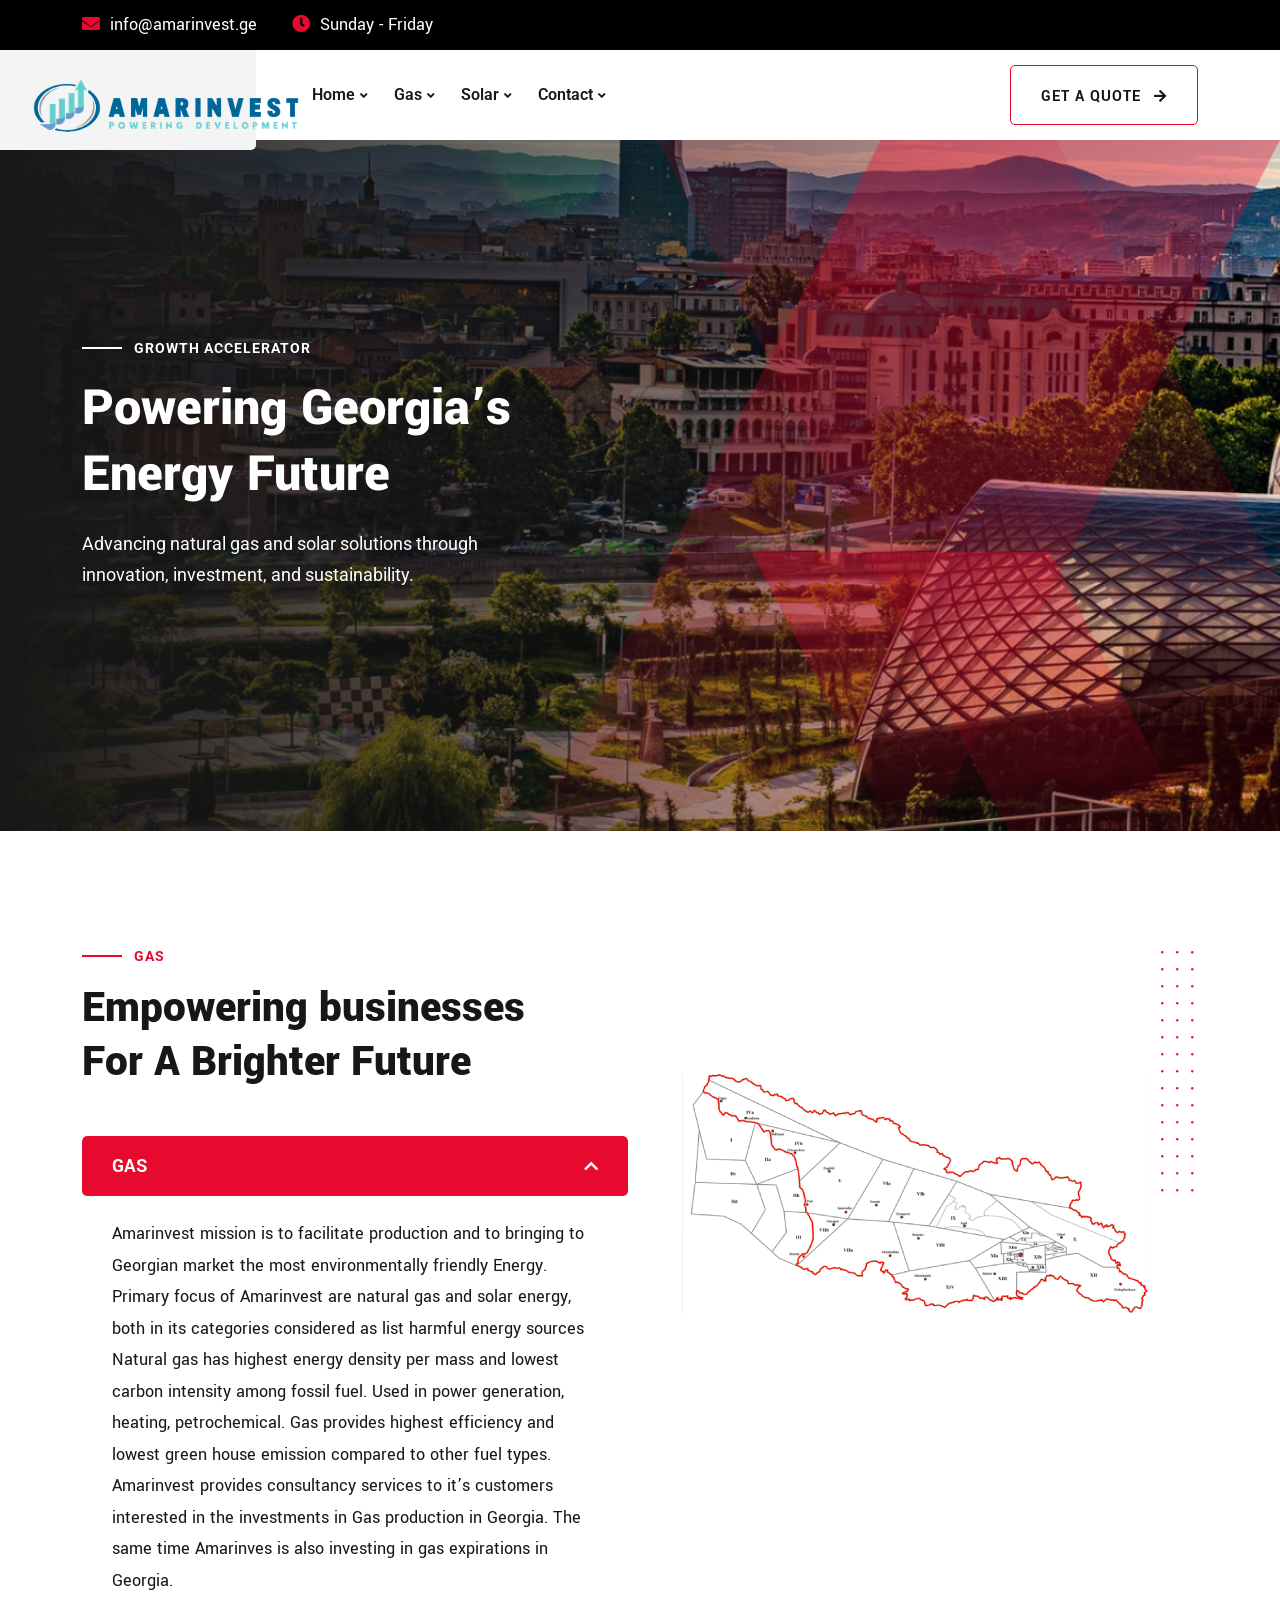
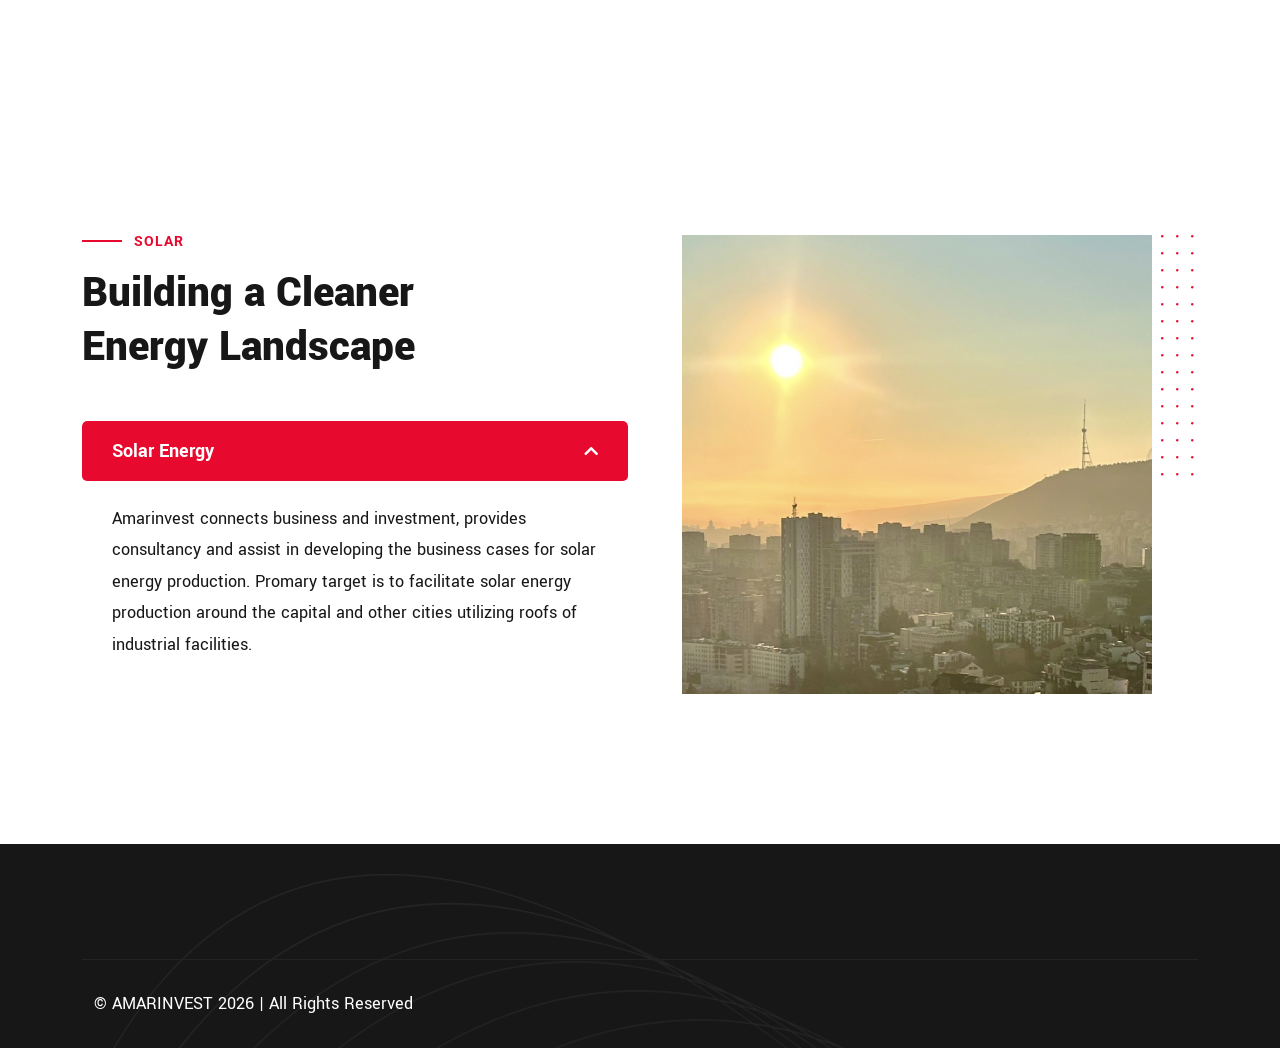
==== index.html @ 7b4ba57c "init" ====
<!doctype html>
<html class="no-js" lang="zxx">

<head>
    <meta charset="utf-8">
    <meta http-equiv="x-ua-compatible" content="ie=edge">
    <title>Armininvest</title>
    <meta name="description" content="Armininvest">
    <meta name="keywords" content="Armininvest">
    <meta name="robots" content="INDEX,FOLLOW">

    <!-- Mobile Specific Metas -->
    <meta name="viewport" content="width=device-width, initial-scale=1, shrink-to-fit=no">

    <!-- Favicons - Place favicon.ico in the root directory -->
    <link rel="icon" type="image/png" sizes="32x32" href="assets/img/favicons/favicon.png">
    <meta name="msapplication-TileColor" content="#ffffff">
    <meta name="theme-color" content="#ffffff">

    <!--==============================
	  Google Fonts
	============================== -->
    <link rel="preconnect" href="https://fonts.googleapis.com">
    <link rel="preconnect" href="https://fonts.gstatic.com" crossorigin>
    <link href="https://fonts.googleapis.com/css2?family=Roboto:wght@100;300;400;500;700&family=Yantramanav:wght@100;300;400;500;700;900&display=swap" rel="stylesheet">


    <!--==============================
	    All CSS File
	============================== -->
    <!-- Bootstrap -->
    <link rel="stylesheet" href="assets/css/bootstrap.min.css">
    <!-- Fontawesome Icon -->
    <link rel="stylesheet" href="assets/css/fontawesome.min.css">
    <!-- Magnific Popup -->
    <link rel="stylesheet" href="assets/css/magnific-popup.min.css">
    <!-- Slick Slider -->
    <link rel="stylesheet" href="assets/css/slick.min.css">
    <!-- Theme Custom CSS -->
    <link rel="stylesheet" href="assets/css/style.css">

</head>

<body>
    <!--********************************
   		Code Start From Here 
	******************************** -->




    <!--==============================
     Preloader
    ==============================-->
    <div class="preloader ">
        <div class="preloader-inner">
            <span class="loader"></span>
        </div>
    </div>
    <!--==============================
    Mobile Menu
    ============================== -->
    <div class="mobile-menu-wrapper">
        <div class="mobile-menu-area">
            <div class="mobile-logo">
                <a href="index.html"><img src="assets/img/arm-logo.png" alt="Fixturbo"></a>
                <button class="menu-toggle"><i class="fa fa-times"></i></button>
            </div>
            <div class="mobile-menu">
                                <ul>
                                    <li class="menu-item-has-children">
                                        <a href="#">Home</a>

                                    </li>
                                    <li class="menu-item-has-children">
                                        <a href="#gas">Gas</a>
                                    </li>
                                    <li class="menu-item-has-children">
                                        <a href="#solar">Solar</a>

                                    </li>
                                    <!-- <li class="menu-item-has-children">
                                        <a href="#">Projects</a>

                                    </li>
                                    <li class="menu-item-has-children">
                                        <a href="#">Blog</a>

                                    </li>
                                    <li class="menu-item-has-children">
                                        <a href="#">Pages</a>

                                    </li>                                     -->
                                    <li class="menu-item-has-children">
                                        <a href="contact.html">Contact</a>
                                    </li>
                                </ul>
            </div>
        </div>
    </div>
    <!--==============================
	Header Area
    ==============================-->
    <header class="nav-header header-layout1">
        <div class="header-top">
            <div class="container">
                <div class="row justify-content-center justify-content-lg-between align-items-center gy-2">
                    <div class="col-auto d-none d-lg-block">
                        <div class="header-links">
                            <ul>
                                <li><i class="fas fa-envelope"></i><a href="mailto:info@amarinvest.ge">info@amarinvest.ge</a></li>
                                <!-- <li><i class="fas fa-map-marker-alt"></i>Tbilisi</li> -->
                                <li><i class="fas fa-clock"></i>Sunday - Friday</li>
                            </ul>
                        </div>
                    </div>
                    <div class="col-auto">

                    </div>
                </div>
            </div>
        </div>
        <div class="sticky-wrapper">
            <!-- Main Menu Area -->
            <div class="menu-area">
                <div class="header-navbar-logo">
                    <a href="index.html"><img src="assets/img/arm-logo.png" alt="logo"></a>
                </div>
                <div class="container">
                    <div class="row align-items-center justify-content-lg-start justify-content-between">
                        <div class="col-auto d-xl-none d-block">
                            <div class="header-logo">
                                <a href="index.html"><img src="assets/img/arm-logo-mob.png" alt="logo"></a>
                            </div>
                        </div>
                        <div class="col-auto">
                            <nav class="main-menu d-none d-lg-inline-block">
                                <ul>
                                    <li class="menu-item-has-children">
                                        <a href="#">Home</a>

                                    </li>
                                    <li class="menu-item-has-children">
                                        <a href="#gas">Gas</a>
                                    </li>
                                    <li class="menu-item-has-children">
                                        <a href="#solar">Solar</a>

                                    </li>
                                    <!-- <li class="menu-item-has-children">
                                        <a href="#">Projects</a>

                                    </li>
                                    <li class="menu-item-has-children">
                                        <a href="#">Blog</a>

                                    </li>
                                    <li class="menu-item-has-children">
                                        <a href="#">Pages</a>

                                    </li>                                     -->
                                    <li class="menu-item-has-children">
                                        <a href="contact.html">Contact</a>
                                    </li>
                                </ul>
                            </nav>
                            <div class="navbar-right d-inline-flex d-lg-none">
                                <button type="button" class="menu-toggle icon-btn"><i class="fas fa-bars"></i></button>
                            </div>
                        </div>
                        <div class="col-auto ms-auto d-xl-block d-none">
                            <div class="header-button">                                

                                <a href="about.html" class="btn style-border3">Get A Quote <i class="fas fa-arrow-right ms-2"></i></a>
                            </div>
                        </div>
                    </div>
                </div>
                <div class="logo-bg"></div>
            </div>
        </div>
    </header>

    <!--==============================
    Hero Area
    ==============================-->
    <div class="hero-wrapper hero-4" id="hero" style="background-image: url(assets/img/hero/banner-arm.png);">
        <div class="hero-shape4-1">
            <img class="shape-position shape1" src="assets/img/hero/shape1.png" alt="img">
            <img class="shape-position shape2" src="assets/img/hero/shape2.png" alt="img">
            <img class="shape-position shape3" src="assets/img/hero/shape3.png" alt="img">
        </div>
        <div class="container">
            <div class="row">                
                <div class="col-xxl-6 col-xl-5 col-lg-8">
                    <div class="hero-style4">
                        <span class="sub-title text-white">Growth Accelerator</span>
                        <h1 class="hero-title text-white">Powering Georgia’s Energy Future</h1>
                        <p class="hero-text text-white">Advancing natural gas and solar solutions through innovation, investment, and sustainability.</p>
                        <div class="btn-group">
                        </div>
                    </div>
                </div>
            </div>                
        </div>
    </div>
    <!--======== / Hero Section ========-->


    <!--==============================
    Faq Area 02  
    ==============================-->
    <section class="faq-area-2 space">
        <div class="container">
            <div class="row gx-60 flex-row-reverse">
                <div class="col-xl-6">
                    <div class="faq-thumb3 mb-xl-0 mb-50">
                        
                        <img src="assets/img/normal/faq-thumb-3-1.png" alt="img">
                        <div class="faq-shape jump">
                            <img src="assets/img/normal/11.png" alt="img">
                        </div>
                    </div>
                </div>
                <div class="col-xl-6">
                    <div class="title-area">
                        <span class="sub-title" id="gas">GAS</span>
                        <h2 class="sec-title">Empowering businesses <br> For A Brighter Future</h2>
                    </div>
                    <div class="accordion-area accordion" id="faqAccordion">

                        <div class="accordion-card style2 active">
                            <div class="accordion-header" id="collapse-item-1">
                                <button class="accordion-button " type="button" data-bs-toggle="collapse" data-bs-target="#collapse-1" aria-expanded="true" aria-controls="collapse-1" > GAS</button>
                            </div>
                            <div id="collapse-1" class="accordion-collapse collapse show" aria-labelledby="collapse-item-1" data-bs-parent="#faqAccordion">
                                <div class="accordion-body">
                                    <p class="faq-text">Amarinvest mission is to facilitate production and to bringing to Georgian market the most environmentally friendly Energy. Primary focus of Amarinvest are natural gas and solar energy, both in its categories considered as list harmful energy sources 

Natural gas has highest energy density per mass and lowest carbon intensity among fossil fuel. Used in power generation, heating, petrochemical. Gas provides highest efficiency and lowest green house emission compared to other fuel types.  

Amarinvest provides consultancy services to it’s customers interested in the investments in Gas production in Georgia. The same time Amarinves is also investing in gas expirations in Georgia.   
</p>
                                </div>
                            </div>
                        </div>
    

                    </div>
                </div>
                
            </div>
        </div>
    </section> 


        <!--==============================
    Faq Area 02  
    ==============================-->
    <section class="faq-area-2 space">
        <div class="container">
            <div class="row gx-60 flex-row-reverse">
                <div class="col-xl-6">
                    <div class="faq-thumb3 mb-xl-0 mb-50">
                        
                        <img src="assets/img/normal/faq-thumb-3-1-1.png" alt="img">
                        <div class="faq-shape jump">
                            <img src="assets/img/normal/11.png" alt="img">
                        </div>
                    </div>
                </div>
                <div class="col-xl-6">
                    <div class="title-area">
                        <span class="sub-title" id="solar">SOLAR</span>
                        <h2 class="sec-title">Building a Cleaner <br> Energy Landscape</h2>
                    </div>
                    <div class="accordion-area accordion" id="faqAccordion">

                        <div class="accordion-card style2 active">
                            <div class="accordion-header" id="collapse-item-1">
                                <button class="accordion-button " type="button" data-bs-toggle="collapse" data-bs-target="#collapse-1" aria-expanded="true" aria-controls="collapse-1">Solar Energy</button>
                            </div>
                            <div id="collapse-1" class="accordion-collapse collapse show" aria-labelledby="collapse-item-1" data-bs-parent="#faqAccordion">
                                <div class="accordion-body">
                                    <p class="faq-text">Amarinvest connects business and investment, provides consultancy and assist in developing the business cases for solar energy production. 

Promary target is to  facilitate solar energy production around the capital and other cities utilizing roofs of  industrial facilities. 

</p>
                                </div>
                            </div>
                        </div>
    

                    </div>
                </div>
                
            </div>
        </div>
    </section> 


    <!--==============================
        Footer Area
    ==============================-->
    <footer class="footer-wrapper footer-layout1" style="background-image: url(assets/img/bg/footer-bg2-1.png);">    
        <div class="container">

        <div class="copyright-wrap">
            <div class="container">
                <div class="row gy-3 justify-content-md-between justify-content-center">
                    <div class="col-auto align-self-center"><p class="copyright-text text-center">© <a href="#">AMARINVEST</a> 2026 | All Rights Reserved</p></div>
                    <div class="col-auto">

                    </div>
                </div>                
            </div>
        </div>
    </footer>

    <!--********************************
			Code End  Here 
	******************************** -->

    <!-- Scroll To Top -->
    <div class="scroll-top">
        <svg class="progress-circle svg-content" width="100%" height="100%" viewBox="-1 -1 102 102">
            <path d="M50,1 a49,49 0 0,1 0,98 a49,49 0 0,1 0,-98" style="transition: stroke-dashoffset 10ms linear 0s; stroke-dasharray: 307.919, 307.919; stroke-dashoffset: 307.919;"></path>
        </svg>
    </div>

    <!--==============================
    All Js File
    ============================== -->
    <!-- Jquery -->
    <script src="assets/js/vendor/jquery-3.6.0.min.js"></script>
    <!-- Slick Slider -->
    <script src="assets/js/slick.min.js"></script>
    <!-- Range Slider -->
    <script src="assets/js/jquery-ui.min.js"></script>
    <!-- Bootstrap -->
    <script src="assets/js/bootstrap.min.js"></script>
    <!-- Magnific Popup -->
    <script src="assets/js/jquery.magnific-popup.min.js"></script>
    <!-- Counter Up -->
    <script src="assets/js/jquery.counterup.min.js"></script>
    <!-- Marquee -->
    <script src="assets/js/jquery.marquee.min.js"></script>
    <!-- Isotope Filter -->
    <script src="assets/js/imagesloaded.pkgd.min.js"></script>
    <script src="assets/js/isotope.pkgd.min.js"></script>
    
    <!-- Main Js File -->
    <script src="assets/js/main.js"></script>
</body>

</html>
---- assets/css/style.css ----
/*=================================
    CSS Index Here
==================================*/
/*

01. Theme Base
    1.1. Mixin
    1.2. Function
    1.3. Variable
    1.4. Typography
    1.5. Extend
    1.7. Wordpress Default
02. Reset
    2.1. Container
    2.2. Grid
    2.3. Input
    2.4. Slick Slider
    2.5. Mobile Menu
03. Utilities
    3.1. Preloader
    3.2. Buttons
    3.3. Titles
    3.4. Common
    3.6. Font
    3.7. Background
    3.8. Text Color
    3.9. Overlay
    3.10. Animation
    
04. Template Style
    4.1. Widget
    4.2. Header
    4.3. Footer
    4.4. Breadcumb
    4.5. Pagination
    4.6. Blog
    4.7. Comments
    4.8. Hero Area
    4.9. Error    
    4.00. Popup Search
    4.00. Popup Side Menu
    4.00. Wocommerce
    4.00. Subscribe
    4.00. Cart
    4.00. Checkout
    4.00. Wishlist
    4.00. Contact
    4.00. About
    4.00. Team
    4.00. Testimonial
    4.00. Counter
    4.00. Client
    4.00. Simple Sections
    4.00. Video
    4.00. Category
    4.00. Faq
    4.00. feature
    4.00. CTA
    4.00. Service
    4.00. Pricing
    4.00. Why choose Us
    4.00. Project
    4.00. Event
    4.00. Gallery
    4.00. Schedule

05. Spacing

*/
/*=================================
    CSS Index End
==================================*/
/*=================================
   01. Theme Base
==================================*/
/*------------------- 1.1. Mixin -------------------*/
@use "sass:math";
/*------------------- 1.2. Function -------------------*/
/*------------------- 1.3. Variable-------------------*/
:root {
  --theme-color: #E8092E;
  --title-color: #171717;
  --body-color: #171717;
  --smoke-color: #F4F4F4;
  --smoke-color2: #F6F6F7;
  --smoke-color3: #F5F5F6;
  --smoke-color4: #F4F4F4;
  --smoke-color5: #F0F2F4;
  --black-color: #202020;
  --gray-color: #232323;
  --white-color: #ffffff;
  --light-color: #9fa2ad;
  --yellow-color: #FFB539;
  --success-color: #28a745;
  --error-color: #dc3545;
  --border-color: #E1E1E1;
  --title-font: 'Yantramanav', sans-serif;
  --body-font: 'Roboto', sans-serif;
  --icon-font: "Font Awesome 5 Free";
  --main-container: 1290px;
  --container-gutters: 24px;
  --section-space: 120px;
  --section-space-mobile: 80px;
  --section-title-space: 60px;
  --ripple-ani-duration: 5s;
}

/*------------------- 1.5. Typography -------------------*/
html,
body {
  scroll-behavior: smooth !important;
}

body {
  font-family: var(--body-font);
  font-size: 16px;
  font-weight: 400;
  color: var(--body-color);
  line-height: 26px;
  overflow-x: hidden;
  -webkit-font-smoothing: antialiased;
  /***scroll-bar***/
}

body::-webkit-scrollbar {
  width: 10px;
  height: 10px;
}

body::-webkit-scrollbar-track {
  background: rgba(251, 212, 81, 0.1);
}

body::-webkit-scrollbar-thumb {
  background: var(--theme-color);
  border-radius: 0px;
}

body.home-3 {
  background: var(--smoke-color5);
}

body.home-3 .btn {
  font-size: 14px;
  font-weight: 600;
  letter-spacing: 0.05em;
  padding: 20.5px 35px 20.5px;
}

iframe {
  border: none;
  width: 100%;
}

.slick-slide:focus,
button:focus,
a:focus,
a:active,
input,
input:hover,
input:focus,
input:active,
textarea,
textarea:hover,
textarea:focus,
textarea:active {
  outline: none;
}

input:focus {
  outline: none;
  -webkit-box-shadow: none;
          box-shadow: none;
}

img:not([draggable]),
embed,
object,
video {
  max-width: 100%;
  height: auto;
}

ul {
  list-style-type: disc;
}

ol {
  list-style-type: decimal;
}

table {
  margin: 0 0 1.5em;
  width: 100%;
  border-collapse: collapse;
  border-spacing: 0;
  border: 1px solid var(--border-color);
}

th {
  font-weight: 700;
  color: var(--title-color);
}

td,
th {
  border: 1px solid var(--border-color);
  padding: 9px 12px;
}

a {
  color: var(--theme-color);
  text-decoration: none;
  outline: 0;
  -webkit-transition: all ease 0.4s;
  transition: all ease 0.4s;
}

a:hover {
  color: var(--title-color);
}

a:active, a:focus, a:hover, a:visited {
  text-decoration: none;
  outline: 0;
}

button {
  -webkit-transition: all ease 0.4s;
  transition: all ease 0.4s;
}

img {
  border: none;
  max-width: 100%;
}

ins {
  text-decoration: none;
}

pre {
  font-family: var(--body-font);
  background: #f5f5f5;
  color: #666;
  font-size: 14px;
  margin: 20px 0;
  overflow: auto;
  padding: 20px;
  white-space: pre-wrap;
  word-wrap: break-word;
}

span.ajax-loader:empty,
p:empty {
  display: none;
}

p {
  font-family: var(--body-font);
  margin: 0 0 18px 0;
  color: var(--body-color);
  line-height: 1.75;
}

h1 a,
h2 a,
h3 a,
h4 a,
h5 a,
h6 a,
p a,
span a {
  font-size: inherit;
  font-family: inherit;
  font-weight: inherit;
  line-height: inherit;
}

.h1,
h1,
.h2,
h2,
.h3,
h3,
.h4,
h4,
.h5,
h5,
.h6,
h6 {
  font-family: var(--title-font);
  color: var(--title-color);
  text-transform: none;
  font-weight: 700;
  line-height: 1.4;
  margin: 0 0 15px 0;
}

.h1,
h1 {
  font-size: 75px;
  line-height: 0.9333em;
}

.h2,
h2 {
  font-size: 50px;
  line-height: 1.1em;
}

.h3,
h3 {
  font-size: 36px;
  line-height: 1.278;
}

.h4,
h4 {
  font-size: 24px;
  line-height: 1.333;
}

.h5,
h5 {
  font-size: 20px;
  line-height: 1.417;
}

.h6,
h6 {
  font-size: 18px;
  line-height: 1.5;
}

/* Medium Large devices */
@media (max-width: 1399px) {
  .h1,
  h1 {
    font-size: 54px;
  }
}

/* Large devices */
@media (max-width: 1199px) {
  .h1,
  h1 {
    font-size: 44px;
    line-height: 1.3;
  }
  .h2,
  h2 {
    font-size: 40px;
    line-height: 1.25;
  }
  .h3,
  h3 {
    font-size: 30px;
  }
  .h4,
  h4 {
    font-size: 24px;
  }
  .h5,
  h5 {
    font-size: 20px;
  }
  .h6,
  h6 {
    font-size: 16px;
  }
}

/* Small devices */
@media (max-width: 767px) {
  .h1,
  h1 {
    font-size: 40px;
  }
  .h2,
  h2 {
    font-size: 34px;
    line-height: 1.3;
  }
  .h3,
  h3 {
    font-size: 26px;
  }
  .h4,
  h4 {
    font-size: 22px;
  }
  .h5,
  h5 {
    font-size: 18px;
  }
  .h6,
  h6 {
    font-size: 16px;
  }
}

/* Extra small devices */
@media (max-width: 575px) {
  .h2,
  h2 {
    font-size: 30px;
  }
}

/* Extra small devices */
@media (max-width: 375px) {
  .h1,
  h1 {
    font-size: 34px;
  }
}

/*=================================
    02. Reset
==================================*/
/*------------------- 2.1. Container -------------------*/
/* Medium Large devices */
@media (max-width: 1399px) {
  :root {
    --main-container: 1250px;
  }
}

.container2 {
  max-width: 1330px;
  margin: auto;
}

@media (min-width: 1400px) {
  .container, .container-lg, .container-md, .container-sm, .container-xl, .container-xxl {
    max-width: calc(var(--main-container) + var(--container-gutters));
  }
  .container2 {
    max-width: 1330px;
  }
}

@media only screen and (min-width: 1300px) {
  .container2.px-0,
  .container-xxl.px-0,
  .container-xl.px-0,
  .container-lg.px-0,
  .container-md.px-0,
  .container-sm.px-0,
  .container.px-0 {
    max-width: var(--main-container);
  }
  .container2 {
    max-width: 1330px;
  }
}

/* Medium Large devices */
@media (max-width: 1399px) {
  .container2 {
    max-width: 1140px;
  }
}

/* Large devices */
@media (max-width: 1199px) {
  .container2 {
    max-width: 960px;
  }
}

/* Medium devices */
@media (max-width: 991px) {
  .container2 {
    max-width: 720px;
  }
}

/* Small devices */
@media (max-width: 767px) {
  .container2 {
    max-width: 540px;
  }
}

@media only screen and (max-width: 1600px) {
  .container-fluid.px-0 {
    padding-left: 15px !important;
    padding-right: 15px !important;
  }
  .container-fluid.px-0 .row {
    margin-left: 0 !important;
    margin-right: 0 !important;
  }
}

/* Large devices */
@media (max-width: 1199px) {
  .container2 {
    padding-left: 15px !important;
    padding-right: 15px !important;
  }
}

/*------------------- 2.2. Grid -------------------*/
.slick-track > [class*=col] {
  -ms-flex-negative: 0;
      flex-shrink: 0;
  width: 100%;
  max-width: 100%;
  padding-right: calc(var(--bs-gutter-x)/ 2);
  padding-left: calc(var(--bs-gutter-x)/ 2);
  margin-top: var(--bs-gutter-y);
}

.gy-30 {
  --bs-gutter-y: 30px;
}

.gy-40 {
  --bs-gutter-y: 40px;
}

.gy-50 {
  --bs-gutter-y: 50px;
}

.gy-80 {
  --bs-gutter-y: 80px;
}

.gx-10 {
  --bs-gutter-x: 10px;
}

@media (min-width: 1299px) {
  .gx-60 {
    --bs-gutter-x: 60px;
  }
}

@media (min-width: 1399px) {
  .gx-30 {
    --bs-gutter-x: 30px;
  }
  .gx-25 {
    --bs-gutter-x: 25px;
  }
  .gx-40 {
    --bs-gutter-x: 40px;
  }
  .gx-90 {
    --bs-gutter-x: 90px;
  }
  .gx-80 {
    --bs-gutter-x: 80px;
  }
}

/* Large devices */
@media (max-width: 1199px) {
  .gy-80 {
    --bs-gutter-y: 40px;
  }
}

/* Medium devices */
@media (max-width: 991px) {
  .gy-50 {
    --bs-gutter-y: 40px;
  }
}

/*------------------- 2.3. Input -------------------*/
select,
.single-select,
.form-control,
.form-select,
textarea,
input {
  height: 60px;
  padding: 0 20px;
  border: 1px solid transparent;
  color: var(--body-color);
  background-color: var(--smoke-color);
  font-size: 16px;
  width: 100%;
  font-family: var(--body-font);
  -webkit-transition: 0.4s ease-in-out;
  transition: 0.4s ease-in-out;
  padding-right: 45px;
  border-radius: 5px;
}

select:focus,
.single-select:focus,
.form-control:focus,
.form-select:focus,
textarea:focus,
input:focus {
  outline: 0;
  -webkit-box-shadow: none;
          box-shadow: none;
  border-color: var(--theme-color);
  background-color: var(--smoke-color);
}

select::-webkit-input-placeholder,
.single-select::-webkit-input-placeholder,
.form-control::-webkit-input-placeholder,
.form-select::-webkit-input-placeholder,
textarea::-webkit-input-placeholder,
input::-webkit-input-placeholder {
  color: var(--body-color);
}

select:-ms-input-placeholder,
.single-select:-ms-input-placeholder,
.form-control:-ms-input-placeholder,
.form-select:-ms-input-placeholder,
textarea:-ms-input-placeholder,
input:-ms-input-placeholder {
  color: var(--body-color);
}

select::-ms-input-placeholder,
.single-select::-ms-input-placeholder,
.form-control::-ms-input-placeholder,
.form-select::-ms-input-placeholder,
textarea::-ms-input-placeholder,
input::-ms-input-placeholder {
  color: var(--body-color);
}

select::placeholder,
.single-select::placeholder,
.form-control::placeholder,
.form-select::placeholder,
textarea::placeholder,
input::placeholder {
  color: var(--body-color);
}

select.style2,
.single-select.style2,
.form-control.style2,
.form-select.style2,
textarea.style2,
input.style2 {
  height: auto;
  border: none;
  border: 2px solid var(--theme-color);
  padding: 14.5px 30px;
  background-color: transparent;
  line-height: initial;
}

select.style2 option,
.single-select.style2 option,
.form-control.style2 option,
.form-select.style2 option,
textarea.style2 option,
input.style2 option {
  background-color: var(--title-color);
  color: var(--body-color);
  padding: 2px 15px;
}

select.style2::-webkit-input-placeholder,
.single-select.style2::-webkit-input-placeholder,
.form-control.style2::-webkit-input-placeholder,
.form-select.style2::-webkit-input-placeholder,
textarea.style2::-webkit-input-placeholder,
input.style2::-webkit-input-placeholder {
  color: var(--body-color);
}

select.style2:-ms-input-placeholder,
.single-select.style2:-ms-input-placeholder,
.form-control.style2:-ms-input-placeholder,
.form-select.style2:-ms-input-placeholder,
textarea.style2:-ms-input-placeholder,
input.style2:-ms-input-placeholder {
  color: var(--body-color);
}

select.style2::-ms-input-placeholder,
.single-select.style2::-ms-input-placeholder,
.form-control.style2::-ms-input-placeholder,
.form-select.style2::-ms-input-placeholder,
textarea.style2::-ms-input-placeholder,
input.style2::-ms-input-placeholder {
  color: var(--body-color);
}

select.style2::placeholder,
.single-select.style2::placeholder,
.form-control.style2::placeholder,
.form-select.style2::placeholder,
textarea.style2::placeholder,
input.style2::placeholder {
  color: var(--body-color);
}

select.style-white,
.single-select.style-white,
.form-control.style-white,
.form-select.style-white,
textarea.style-white,
input.style-white {
  background: var(--white-color);
}

select.style-border,
.single-select.style-border,
.form-control.style-border,
.form-select.style-border,
textarea.style-border,
input.style-border {
  background: transparent;
  border: 1px solid var(--border-color);
}

select.style-border:focus,
.single-select.style-border:focus,
.form-control.style-border:focus,
.form-select.style-border:focus,
textarea.style-border:focus,
input.style-border:focus {
  outline: 0;
  -webkit-box-shadow: none;
          box-shadow: none;
  border-color: var(--theme-color);
}

select.style-border2,
.single-select.style-border2,
.form-control.style-border2,
.form-select.style-border2,
textarea.style-border2,
input.style-border2 {
  background: transparent;
  border: 1px solid var(--white-color);
  color: var(--white-color);
}

select.style-border2::-webkit-input-placeholder,
.single-select.style-border2::-webkit-input-placeholder,
.form-control.style-border2::-webkit-input-placeholder,
.form-select.style-border2::-webkit-input-placeholder,
textarea.style-border2::-webkit-input-placeholder,
input.style-border2::-webkit-input-placeholder {
  color: var(--white-color);
}

select.style-border2:-ms-input-placeholder,
.single-select.style-border2:-ms-input-placeholder,
.form-control.style-border2:-ms-input-placeholder,
.form-select.style-border2:-ms-input-placeholder,
textarea.style-border2:-ms-input-placeholder,
input.style-border2:-ms-input-placeholder {
  color: var(--white-color);
}

select.style-border2::-ms-input-placeholder,
.single-select.style-border2::-ms-input-placeholder,
.form-control.style-border2::-ms-input-placeholder,
.form-select.style-border2::-ms-input-placeholder,
textarea.style-border2::-ms-input-placeholder,
input.style-border2::-ms-input-placeholder {
  color: var(--white-color);
}

select.style-border2::placeholder,
.single-select.style-border2::placeholder,
.form-control.style-border2::placeholder,
.form-select.style-border2::placeholder,
textarea.style-border2::placeholder,
input.style-border2::placeholder {
  color: var(--white-color);
}

select.style-border2 option,
.single-select.style-border2 option,
.form-control.style-border2 option,
.form-select.style-border2 option,
textarea.style-border2 option,
input.style-border2 option {
  color: var(--title-color);
}

select.style-border2:focus,
.single-select.style-border2:focus,
.form-control.style-border2:focus,
.form-select.style-border2:focus,
textarea.style-border2:focus,
input.style-border2:focus {
  outline: 0;
  -webkit-box-shadow: none;
          box-shadow: none;
  border-color: var(--border-color);
}

select.style3,
.single-select.style3,
.form-control.style3,
.form-select.style3,
textarea.style3,
input.style3 {
  background: var(--smoke-color3);
}

.form-text {
  font-size: 16px;
}

.form-text a {
  color: var(--title-color);
  font-weight: 500;
}

.single-select,
.form-select,
select {
  display: block;
  width: 100%;
  line-height: 60px;
  cursor: pointer;
  background-image: url("data:image/svg+xml;charset=utf-8,%3Csvg xmlns='http://www.w3.org/2000/svg' viewBox='0 0 16 16'%3E%3Cpath fill='none' stroke='%23343a40' stroke-linecap='round' stroke-linejoin='round' stroke-width='2' d='M2 5l6 6 6-6'/%3E%3C/svg%3E");
  background-position: right 26px center;
  background-repeat: no-repeat;
  background-size: 16px 12px;
  -webkit-appearance: none;
  -moz-appearance: none;
  appearance: none;
}

.single-select:after,
.form-select:after,
select:after {
  right: 30px;
  height: 8px;
  width: 8px;
}

.single-select .list,
.form-select .list,
select .list {
  width: 100%;
}

textarea.form-control,
textarea {
  min-height: 150px;
  padding-top: 16px;
  padding-bottom: 17px;
}

textarea.form-control.style2,
textarea.style2 {
  min-height: 100px;
}

.form-group {
  margin-bottom: 30px;
  position: relative;
}

.form-group > i {
  display: inline-block;
  position: absolute;
  right: 25px;
  top: 21px;
  font-size: 16px;
  color: var(--body-color);
}

.form-group > i.fa-envelope {
  padding-top: 1px;
}

.form-group > i.fa-comment {
  margin-top: -2px;
}

.form-group > i.fa-chevron-down {
  width: 17px;
  background-color: var(--smoke-color);
}

.form-group.has-label > i {
  top: 50px;
}

.form-group.has-icon .form-control {
  padding-left: 70px;
}

.form-group.has-icon .input-icon {
  display: inline-block;
  position: absolute;
  left: 40px;
  top: 18px;
  font-size: 16px;
  color: var(--body-color);
}

.form-group.has-icon .input-icon:hover {
  color: var(--theme-color);
}

.form-group.radius-group input {
  border-radius: 100px;
}

.form-group.style-2 .form-control {
  padding: 0 30px 0 55px;
}

.form-group.style-2 textarea.form-control {
  padding: 16px 30px 30px 55px;
}

.form-group.style-3 .form-control {
  padding: 0 60px 0 30px;
}

[class*="col-"].form-group > i {
  right: calc((var(--bs-gutter-x) / 2) + 25px);
}

[class*="col-"].form-group .form-icon-left {
  left: calc((var(--bs-gutter-x) / 2) + 30px);
  right: auto;
}

option:checked, option:focus, option:hover {
  background-color: var(--theme-color);
  color: var(--white-color);
}

input::-webkit-outer-spin-button,
input::-webkit-inner-spin-button {
  -webkit-appearance: none;
  margin: 0;
}

/* Firefox */
input[type="number"] {
  -moz-appearance: textfield;
}

input[type="checkbox"] {
  visibility: hidden;
  opacity: 0;
  display: inline-block;
  vertical-align: middle;
  width: 0;
  height: 0;
  display: none;
  border-radius: 10px;
}

input[type="checkbox"]:checked ~ label:before {
  content: "\f00c";
  color: var(--white-color);
  background-color: var(--theme-color);
  border-color: var(--theme-color);
}

input[type="checkbox"] ~ label {
  position: relative;
  padding-left: 30px;
  cursor: pointer;
  display: block;
}

input[type="checkbox"] ~ label:before {
  content: "";
  font-family: var(--icon-font);
  font-weight: 700;
  position: absolute;
  left: 0px;
  top: 3.5px;
  background-color: var(--white-color);
  border: 1px solid var(--theme-color);
  height: 18px;
  width: 18px;
  line-height: 18px;
  text-align: center;
  font-size: 12px;
}

input[type="checkbox"].style2 ~ label {
  color: #8B929C;
  padding-left: 23px;
  margin-bottom: -0.5em;
}

input[type="checkbox"].style2 ~ label:before {
  background-color: white;
  border: 1px solid #f7ccd7;
  height: 14px;
  width: 14px;
  line-height: 14px;
  border-radius: 3px;
  top: 6px;
}

input[type="checkbox"].style2:checked ~ label:before {
  color: var(--theme-color);
}

input[type="radio"] {
  visibility: hidden;
  opacity: 0;
  display: inline-block;
  vertical-align: middle;
  width: 0;
  height: 0;
  display: none;
}

input[type="radio"] ~ label {
  position: relative;
  padding-left: 30px;
  cursor: pointer;
  line-height: 1;
  display: inline-block;
  font-weight: 600;
  margin-bottom: 0;
}

input[type="radio"] ~ label::before {
  content: "\f111";
  position: absolute;
  font-family: var(--icon-font);
  left: 0;
  top: -2px;
  width: 20px;
  height: 20px;
  padding-left: 0;
  font-size: 0.6em;
  line-height: 19px;
  text-align: center;
  border: 1px solid var(--theme-color);
  border-radius: 100%;
  font-weight: 700;
  background: var(--white-color);
  color: transparent;
  -webkit-transition: all 0.2s ease;
  transition: all 0.2s ease;
}

input[type="radio"]:checked ~ label::before {
  border-color: var(--theme-color);
  background-color: var(--theme-color);
  color: var(--white-color);
}

label {
  margin-bottom: 0.5em;
  margin-top: -0.3em;
  display: block;
  color: var(--title-color);
  font-family: var(--body-font);
  font-size: 16px;
}

textarea.is-invalid,
select.is-invalid,
input.is-invalid,
.was-validated input:invalid {
  border: 1px solid var(--error-color) !important;
  background-position: right calc(0.375em + 0.8875rem) center;
  background-image: none;
}

textarea.is-invalid:focus,
select.is-invalid:focus,
input.is-invalid:focus,
.was-validated input:invalid:focus {
  outline: 0;
  -webkit-box-shadow: none;
          box-shadow: none;
}

textarea.is-invalid {
  background-position: top calc(0.375em + 0.5875rem) right calc(0.375em + 0.8875rem);
}

.row.no-gutters > .form-group {
  margin-bottom: 0;
}

.form-messages {
  display: none;
}

.form-messages.mb-0 * {
  margin-bottom: 0;
}

.form-messages.success {
  color: var(--success-color);
  display: block;
}

.form-messages.error {
  color: var(--error-color);
  display: block;
}

.form-messages pre {
  padding: 0;
  background-color: transparent;
  color: inherit;
}

/*------------------- 2.4. Slick Slider -------------------*/
.slick-track > [class*=col] {
  -ms-flex-negative: 0;
      flex-shrink: 0;
  width: 100%;
  max-width: 100%;
  padding-right: calc(var(--bs-gutter-x) / 2);
  padding-left: calc(var(--bs-gutter-x) / 2);
  margin-top: var(--bs-gutter-y);
}

.slick-track {
  min-width: 100%;
}

.slick-list {
  padding-left: 0;
  padding-right: 0;
  overflow: hidden;
}

.slick-slide img {
  display: inline-block;
}

.slick-dots {
  list-style-type: none;
  padding: 0;
  margin: 40px 0 0px 0;
  line-height: 0;
  text-align: center;
  height: -webkit-max-content;
  height: -moz-max-content;
  height: max-content;
}

.slick-dots li {
  display: inline-block;
  margin-right: 18px;
}

.slick-dots li:last-child {
  margin-right: 0;
}

.slick-dots button {
  font-size: 0;
  padding: 0;
  width: 10px;
  height: 10px;
  line-height: 0;
  border-radius: 9999px;
  border: none;
  background-color: var(--theme-color);
  -webkit-transition: all ease 0.4s;
  transition: all ease 0.4s;
  position: relative;
}

.slick-dots button:hover {
  border-color: var(--theme-color);
}

.slick-dots button:before {
  content: "";
  position: absolute;
  left: 50%;
  top: 50%;
  width: 24px;
  height: 24px;
  margin: -12px 0 0 -12px;
  border: 2px solid var(--theme-color);
  border-radius: 50%;
  -webkit-transition: all ease 0.4s;
  transition: all ease 0.4s;
  opacity: 0;
  visibility: hidden;
}

.slick-dots .slick-active button {
  background-color: var(--theme-color);
}

.slick-dots .slick-active button::before {
  opacity: 1;
  visibility: visible;
}

.slick-arrow {
  --pos-x: 362px;
  display: inline-block;
  padding: 0;
  background-color: var(--smoke-color);
  color: var(--theme-color);
  position: absolute;
  top: 50%;
  border: none;
  border-radius: 50%;
  right: var(--pos-x, 120px);
  width: var(--icon-size, 65px);
  height: var(--icon-size, 65px);
  line-height: var(--icon-size, 65px);
  font-size: var(--icon-font-size, 18px);
  margin-top: calc(var(--icon-size, 53px) / -1);
  -webkit-box-shadow: 0px 6px 50px rgba(37, 37, 37, 0.05);
          box-shadow: 0px 6px 50px rgba(37, 37, 37, 0.05);
  z-index: 2;
  opacity: 1;
}

.slick-arrow.default {
  position: relative;
  --pos-x: 0;
  margin-top: 0;
}

.slick-arrow.slick-next {
  margin-top: 20px;
}

.slick-arrow.style2 {
  --icon-size: 50px;
  border-radius: 5px;
  color: var(--title-color);
  border: 1px solid var(--border-color);
  background: transparent;
  -webkit-box-shadow: none;
          box-shadow: none;
}

.slick-arrow.style2:hover {
  background: transparent;
  border-color: var(--theme-color);
  color: var(--theme-color);
}

.slick-arrow.style3 {
  color: var(--white-color);
  border: 1px solid var(--theme-color);
  background: transparent;
  -webkit-box-shadow: none;
          box-shadow: none;
}

.slick-arrow.style3:hover {
  background: var(--theme-color);
  border-color: var(--theme-color);
}

.slick-arrow:hover {
  opacity: 1;
  background: var(--theme-color);
  color: var(--white-color);
}

.arrow-margin .slick-arrow {
  --pos-x: -100px;
  margin: 0;
  -webkit-transform: translate(0, -50%);
          transform: translate(0, -50%);
  border-radius: 5px;
}

.arrow-margin .slick-arrow.slick-prev {
  right: auto;
  left: var(--pos-x);
}

.arrow-wrap .slick-arrow {
  opacity: 0;
  visibility: hidden;
}

.arrow-wrap:hover .slick-arrow {
  opacity: 1;
  visibility: visible;
}

/* Hight Resoulation devices */
@media (min-width: 1922px) {
  .slick-arrow {
    --pos-x: 362px;
  }
}

@media (max-width: 1600px) {
  .slick-arrow {
    --pos-x: 212px;
  }
}

/* Extra large devices */
@media (max-width: 1500px) {
  .slick-arrow {
    --pos-x: 132px;
  }
}

/* Medium Large devices */
@media (max-width: 1399px) {
  .slick-arrow {
    --pos-x: 120px;
  }
}

@media (max-width: 1200px) {
  .slick-arrow {
    --pos-x: 42px;
  }
}

/* Medium devices */
@media (max-width: 991px) {
  .slick-dots {
    margin: 40px 0 0 0;
  }
  .icon-box .slick-arrow {
    margin-right: 0;
  }
}

.center-active .slick-slide.slick-current + .slick-slide .testimonials-item {
  border-color: var(--theme-color) !important;
}

/*------------------- 2.5. Mobile Menu -------------------*/
.mobile-menu-wrapper {
  position: fixed;
  top: 0;
  left: 0;
  bottom: 0;
  background-color: rgba(0, 0, 0, 0.9);
  z-index: 999999;
  width: 0;
  width: 100%;
  height: 100%;
  -webkit-transition: all ease 0.8s;
  transition: all ease 0.8s;
  opacity: 0;
  visibility: hidden;
}

.mobile-menu-wrapper .mobile-logo {
  padding: 0 0 0 30px;
  display: -webkit-box;
  display: -ms-flexbox;
  display: flex;
  gap: 30px;
  -webkit-box-pack: justify;
      -ms-flex-pack: justify;
          justify-content: space-between;
  -webkit-box-align: center;
      -ms-flex-align: center;
          align-items: center;
  background-color: var(--smoke-color2);
  border-bottom: 1px solid var(--theme-color);
}

.mobile-menu-wrapper .mobile-logo svg {
  max-width: 185px;
}

.mobile-menu-wrapper .menu-toggle {
  border: 0;
  border-left: 1px solid var(--theme-color);
  font-size: 22px;
  right: -16.5px;
  top: 25px;
  padding: 20px 30px 20px 30px;
  line-height: 1;
  line-height: 36px;
  font-size: 18px;
  z-index: 1;
  color: var(--theme-color);
  background-color: transparent;
  border-radius: 0;
}

.mobile-menu-wrapper .menu-toggle:hover {
  background-color: var(--theme-color);
  color: var(--white-color);
}

.mobile-menu-wrapper .mobile-menu-area {
  width: 100%;
  max-width: 310px;
  background-color: #fff;
  height: 100%;
  position: relative;
  left: -110%;
  opacity: 0;
  visibility: hidden;
  -webkit-transition: all ease 1s;
  transition: all ease 1s;
  z-index: 1;
}

.mobile-menu-wrapper.body-visible {
  opacity: 1;
  visibility: visible;
}

.mobile-menu-wrapper.body-visible .mobile-menu-area {
  left: 0;
  opacity: 1;
  visibility: visible;
}

.mobile-menu {
  overflow-y: scroll;
  max-height: calc(100vh - 200px);
  padding-bottom: 40px;
  margin-top: 20px;
  text-align: left;
}

.mobile-menu ul {
  margin: 0;
  padding: 0 0;
}

.mobile-menu ul li {
  border-bottom: 1px solid #fdedf1;
  list-style-type: none;
}

.mobile-menu ul li li:first-child {
  border-top: 1px solid #fdedf1;
}

.mobile-menu ul li a {
  display: block;
  position: relative;
  padding: 12px 0;
  line-height: 1.4;
  font-size: 16px;
  text-transform: capitalize;
  color: var(--title-color);
  padding-left: 0px;
}

.mobile-menu ul li.active-class > a {
  color: var(--theme-color);
}

.mobile-menu ul li.active-class > a:before {
  -webkit-transform: rotate(90deg);
          transform: rotate(90deg);
}

.mobile-menu ul li ul li {
  padding-left: 20px;
}

.mobile-menu ul li ul li:last-child {
  border-bottom: none;
}

.mobile-menu ul .submenu-item-has-children > a .mean-expand-class {
  position: absolute;
  right: 0;
  top: 50%;
  font-weight: 400;
  font-size: 14px;
  width: 100%;
  height: 100%;
  line-height: 25px;
  margin-top: -12.5px;
  display: inline-block;
  text-align: end;
  background-color: transparent;
  color: var(--title-color);
  -webkit-box-shadow: none;
          box-shadow: none;
  border-radius: 0;
}

.mobile-menu ul .submenu-item-has-children > a .mean-expand-class:before {
  content: '\f105';
  font-family: var(--icon-font);
  font-weight: 700;
}

.mobile-menu ul .submenu-item-has-children.active-class > a .mean-expand-class:before {
  content: '\f107';
}

.mobile-menu > ul {
  padding: 0 30px;
}

.mobile-menu > ul > li:last-child {
  border-bottom: none;
}

@media (max-width: 400px) {
  .mobile-menu-wrapper .mobile-menu-area {
    width: 100%;
    max-width: 270px;
  }
  .mobile-menu > ul {
    padding: 0 20px;
  }
}

/*=================================
    03. Utilities
==================================*/
/*------------------- 3.1. Preloader -------------------*/
.preloader {
  position: fixed;
  left: 0;
  right: 0;
  top: 0;
  bottom: 0;
  z-index: 999;
  background-color: var(--title-color);
}

.preloader .btn {
  padding: 15px 20px;
  border-radius: 0;
  font-size: 14px;
  text-transform: capitalize;
}

.preloader .btn:after {
  border-radius: 0;
}

.preloader-inner {
  text-align: center;
  position: absolute;
  left: 50%;
  top: 50%;
  -webkit-transform: translate(-50%, -50%);
          transform: translate(-50%, -50%);
  text-align: center;
  line-height: 1;
}

.preloader-inner img {
  display: block;
  margin: 0 auto 10px auto;
}

.loader {
  color: #ffffff;
  font-size: 45px;
  text-indent: -9999em;
  overflow: hidden;
  width: 1em;
  height: 1em;
  border-radius: 50%;
  position: relative;
  -webkit-transform: translateZ(0);
          transform: translateZ(0);
  -webkit-animation: mltShdSpin 1.7s infinite ease, round 1.7s infinite ease;
          animation: mltShdSpin 1.7s infinite ease, round 1.7s infinite ease;
  display: inline-block;
}

@-webkit-keyframes mltShdSpin {
  0% {
    -webkit-box-shadow: 0 -0.83em 0 -0.4em,
 0 -0.83em 0 -0.42em, 0 -0.83em 0 -0.44em,
 0 -0.83em 0 -0.46em, 0 -0.83em 0 -0.477em;
            box-shadow: 0 -0.83em 0 -0.4em,
 0 -0.83em 0 -0.42em, 0 -0.83em 0 -0.44em,
 0 -0.83em 0 -0.46em, 0 -0.83em 0 -0.477em;
  }
  5%,
  95% {
    -webkit-box-shadow: 0 -0.83em 0 -0.4em, 
 0 -0.83em 0 -0.42em, 0 -0.83em 0 -0.44em, 
 0 -0.83em 0 -0.46em, 0 -0.83em 0 -0.477em;
            box-shadow: 0 -0.83em 0 -0.4em, 
 0 -0.83em 0 -0.42em, 0 -0.83em 0 -0.44em, 
 0 -0.83em 0 -0.46em, 0 -0.83em 0 -0.477em;
  }
  10%,
  59% {
    -webkit-box-shadow: 0 -0.83em 0 -0.4em, 
 -0.087em -0.825em 0 -0.42em, -0.173em -0.812em 0 -0.44em, 
 -0.256em -0.789em 0 -0.46em, -0.297em -0.775em 0 -0.477em;
            box-shadow: 0 -0.83em 0 -0.4em, 
 -0.087em -0.825em 0 -0.42em, -0.173em -0.812em 0 -0.44em, 
 -0.256em -0.789em 0 -0.46em, -0.297em -0.775em 0 -0.477em;
  }
  20% {
    -webkit-box-shadow: 0 -0.83em 0 -0.4em, -0.338em -0.758em 0 -0.42em,
 -0.555em -0.617em 0 -0.44em, -0.671em -0.488em 0 -0.46em, 
 -0.749em -0.34em 0 -0.477em;
            box-shadow: 0 -0.83em 0 -0.4em, -0.338em -0.758em 0 -0.42em,
 -0.555em -0.617em 0 -0.44em, -0.671em -0.488em 0 -0.46em, 
 -0.749em -0.34em 0 -0.477em;
  }
  38% {
    -webkit-box-shadow: 0 -0.83em 0 -0.4em, -0.377em -0.74em 0 -0.42em,
 -0.645em -0.522em 0 -0.44em, -0.775em -0.297em 0 -0.46em, 
 -0.82em -0.09em 0 -0.477em;
            box-shadow: 0 -0.83em 0 -0.4em, -0.377em -0.74em 0 -0.42em,
 -0.645em -0.522em 0 -0.44em, -0.775em -0.297em 0 -0.46em, 
 -0.82em -0.09em 0 -0.477em;
  }
  100% {
    -webkit-box-shadow: 0 -0.83em 0 -0.4em, 0 -0.83em 0 -0.42em, 
 0 -0.83em 0 -0.44em, 0 -0.83em 0 -0.46em, 0 -0.83em 0 -0.477em;
            box-shadow: 0 -0.83em 0 -0.4em, 0 -0.83em 0 -0.42em, 
 0 -0.83em 0 -0.44em, 0 -0.83em 0 -0.46em, 0 -0.83em 0 -0.477em;
  }
}

@keyframes mltShdSpin {
  0% {
    -webkit-box-shadow: 0 -0.83em 0 -0.4em,
 0 -0.83em 0 -0.42em, 0 -0.83em 0 -0.44em,
 0 -0.83em 0 -0.46em, 0 -0.83em 0 -0.477em;
            box-shadow: 0 -0.83em 0 -0.4em,
 0 -0.83em 0 -0.42em, 0 -0.83em 0 -0.44em,
 0 -0.83em 0 -0.46em, 0 -0.83em 0 -0.477em;
  }
  5%,
  95% {
    -webkit-box-shadow: 0 -0.83em 0 -0.4em, 
 0 -0.83em 0 -0.42em, 0 -0.83em 0 -0.44em, 
 0 -0.83em 0 -0.46em, 0 -0.83em 0 -0.477em;
            box-shadow: 0 -0.83em 0 -0.4em, 
 0 -0.83em 0 -0.42em, 0 -0.83em 0 -0.44em, 
 0 -0.83em 0 -0.46em, 0 -0.83em 0 -0.477em;
  }
  10%,
  59% {
    -webkit-box-shadow: 0 -0.83em 0 -0.4em, 
 -0.087em -0.825em 0 -0.42em, -0.173em -0.812em 0 -0.44em, 
 -0.256em -0.789em 0 -0.46em, -0.297em -0.775em 0 -0.477em;
            box-shadow: 0 -0.83em 0 -0.4em, 
 -0.087em -0.825em 0 -0.42em, -0.173em -0.812em 0 -0.44em, 
 -0.256em -0.789em 0 -0.46em, -0.297em -0.775em 0 -0.477em;
  }
  20% {
    -webkit-box-shadow: 0 -0.83em 0 -0.4em, -0.338em -0.758em 0 -0.42em,
 -0.555em -0.617em 0 -0.44em, -0.671em -0.488em 0 -0.46em, 
 -0.749em -0.34em 0 -0.477em;
            box-shadow: 0 -0.83em 0 -0.4em, -0.338em -0.758em 0 -0.42em,
 -0.555em -0.617em 0 -0.44em, -0.671em -0.488em 0 -0.46em, 
 -0.749em -0.34em 0 -0.477em;
  }
  38% {
    -webkit-box-shadow: 0 -0.83em 0 -0.4em, -0.377em -0.74em 0 -0.42em,
 -0.645em -0.522em 0 -0.44em, -0.775em -0.297em 0 -0.46em, 
 -0.82em -0.09em 0 -0.477em;
            box-shadow: 0 -0.83em 0 -0.4em, -0.377em -0.74em 0 -0.42em,
 -0.645em -0.522em 0 -0.44em, -0.775em -0.297em 0 -0.46em, 
 -0.82em -0.09em 0 -0.477em;
  }
  100% {
    -webkit-box-shadow: 0 -0.83em 0 -0.4em, 0 -0.83em 0 -0.42em, 
 0 -0.83em 0 -0.44em, 0 -0.83em 0 -0.46em, 0 -0.83em 0 -0.477em;
            box-shadow: 0 -0.83em 0 -0.4em, 0 -0.83em 0 -0.42em, 
 0 -0.83em 0 -0.44em, 0 -0.83em 0 -0.46em, 0 -0.83em 0 -0.477em;
  }
}

@-webkit-keyframes round {
  0% {
    -webkit-transform: rotate(0deg);
            transform: rotate(0deg);
  }
  100% {
    -webkit-transform: rotate(360deg);
            transform: rotate(360deg);
  }
}

@keyframes round {
  0% {
    -webkit-transform: rotate(0deg);
            transform: rotate(0deg);
  }
  100% {
    -webkit-transform: rotate(360deg);
            transform: rotate(360deg);
  }
}

/*------------------- 3.2. Buttons -------------------*/
.btn {
  position: relative;
  z-index: 2;
  vertical-align: middle;
  display: inline-block;
  border: none;
  border-radius: 5px !important;
  text-align: center;
  background-color: var(--theme-color);
  color: var(--white-color);
  font-family: var(--title-font);
  font-size: 16px;
  font-weight: 700;
  letter-spacing: 1px;
  text-transform: uppercase;
  line-height: 1;
  padding: 24px 30px 20px;
  overflow: hidden;
}

.btn::after, .btn::before {
  content: '';
  display: block;
  width: 50px;
  height: 50px;
  -webkit-transform: translate(-50%, -50%);
          transform: translate(-50%, -50%);
  position: absolute;
  border-radius: 50%;
  z-index: -1;
  background-color: var(--white-color);
  -webkit-transition: 1s ease;
  transition: 1s ease;
}

.btn:before {
  top: -2em;
  left: -2em;
}

.btn:after {
  left: calc(100% + 2em);
  top: calc(100% + 2em);
}

.btn i {
  font-size: 14px;
}

.btn:focus, .btn:hover, .btn:active {
  color: var(--title-color);
  -webkit-box-shadow: none;
          box-shadow: none;
}

.btn:focus:after, .btn:focus:before, .btn:hover:after, .btn:hover:before, .btn:active:after, .btn:active:before {
  height: 410px;
  width: 410px;
}

.btn.style2:before, .btn.style2:after {
  background-color: var(--title-color);
}

.btn.style2:active, .btn.style2:focus, .btn.style2:hover {
  color: var(--white-color);
}

.btn.style3 {
  background: var(--title-color);
}

.btn.style3:active, .btn.style3:focus, .btn.style3:hover {
  color: var(--title-color);
}

.btn.style4 {
  background: var(--smoke-color);
  color: var(--theme-color);
}

.btn.style4:after, .btn.style4:before {
  background: var(--theme-color);
}

.btn.style4:active, .btn.style4:focus, .btn.style4:hover {
  color: var(--white-color);
}

.btn.style5 {
  background: var(--white-color);
  color: var(--title-color);
}

.btn.style5:after, .btn.style5:before {
  background: var(--title-color);
}

.btn.style5:active, .btn.style5:focus, .btn.style5:hover {
  color: var(--white-color);
}

.btn.style-border {
  color: var(--white-color);
  border: 1px solid var(--white-color);
  background: transparent;
  padding: 23px 30px 19px;
}

.btn.style-border:before, .btn.style-border:after {
  background: var(--white-color);
}

.btn.style-border:active, .btn.style-border:focus, .btn.style-border:hover {
  color: var(--title-color);
}

.btn.style-border2 {
  color: var(--title-color);
  border: 1px solid var(--title-color);
  background: transparent;
  padding: 23px 30px 19px;
}

.btn.style-border2:before, .btn.style-border2:after {
  background: var(--title-color);
}

.btn.style-border2:active, .btn.style-border2:focus, .btn.style-border2:hover {
  color: var(--white-color);
}

.btn.style-border3 {
  color: var(--title-color);
  border: 1px solid var(--theme-color);
  background: transparent;
  padding: 23px 30px 19px;
}

.btn.style-border3:before, .btn.style-border3:after {
  background: var(--theme-color);
}

.btn.style-border3:active, .btn.style-border3:focus, .btn.style-border3:hover {
  color: var(--white-color);
}

.btn.style-r0 {
  border-radius: 0 !important;
}

.btn.style-r0:before {
  border-radius: 0;
}

.btn.style-radius {
  border-radius: 100px !important;
}

.icon-btn {
  display: inline-block;
  width: var(--btn-size, 46px);
  height: var(--btn-size, 46px);
  line-height: var(--btn-size, 46px);
  font-size: var(--btn-font-size, 16px);
  background-color: var(--theme-color);
  color: var(--white-color);
  text-align: center;
  border-radius: 6px;
  border: none;
  -webkit-transition: 0.4s ease-in-out;
  transition: 0.4s ease-in-out;
}

.icon-btn:hover {
  background-color: var(--title-color);
  color: var(--white-color);
}

.icon-btn.btn-border {
  background: transparent;
  border: 2px solid var(--theme-color);
  color: var(--theme-color);
}

.icon-btn.btn-border:hover {
  background: var(--theme-color);
  color: var(--white-color);
}

.play-btn {
  display: inline-block;
  position: relative;
  z-index: 1;
}

.play-btn > i {
  display: inline-block;
  width: var(--icon-size, 100px);
  height: var(--icon-size, 100px);
  line-height: var(--icon-size, 100px);
  text-align: center;
  background-color: var(--theme-color);
  color: var(--white-color);
  font-size: var(--icon-font-size, 30px);
  border-radius: 50%;
  z-index: 1;
  -webkit-transition: all ease 0.4s;
  transition: all ease 0.4s;
}

.play-btn > i.fa-play {
  padding-right: 0.18em;
}

.play-btn:after, .play-btn:before {
  content: "";
  position: absolute;
  left: 0;
  top: 0;
  right: 0;
  bottom: 0;
  background-color: transparent;
  border: 1px solid rgba(255, 255, 255, 0.1);
  z-index: -1;
  border-radius: 50%;
  -webkit-transition: all ease 0.4s;
  transition: all ease 0.4s;
}

.play-btn:after {
  -webkit-animation-delay: 2s;
          animation-delay: 2s;
}

.play-btn:hover i {
  background-color: var(--theme-color);
}

.play-btn.style2:before, .play-btn.style2:after {
  background-color: transparent;
  border: 1px solid var(--white-color);
}

.play-btn.style3 > i {
  background-color: var(--theme-color);
  color: var(--white-color);
  font-size: 20px;
}

.play-btn.style3:before, .play-btn.style3:after {
  background-color: var(--white-color);
}

.play-btn.style3:hover > i {
  background-color: var(--white-color);
  color: var(--theme-color);
}

.play-btn.style4 > i {
  background-color: var(--white-color);
  color: var(--theme-color);
  font-size: 30px;
  padding-right: 0;
  padding-left: 5px;
}

.play-btn.style4:before, .play-btn.style4:after {
  background-color: rgba(255, 255, 255, 0.2);
}

.play-btn.style4:hover > i {
  background-color: var(--theme-color);
  color: var(--white-color);
}

.link-btn {
  font-size: 14px;
  font-weight: 600;
  display: inline-block;
  line-height: 0.8;
  position: relative;
  padding-bottom: 2px;
  margin-bottom: -2px;
  text-transform: uppercase;
  color: var(--theme-color);
}

.link-btn i {
  margin-left: 5px;
  font-size: 0.9rem;
}

.link-btn:before {
  content: "";
  position: absolute;
  left: 0;
  bottom: 0;
  width: 0;
  height: 2px;
  background-color: var(--theme-color);
  -webkit-transition: all ease 0.4s;
  transition: all ease 0.4s;
}

.link-btn:hover {
  color: var(--theme-color);
}

.link-btn:hover::before {
  width: 100%;
}

.link-btn.style2 {
  color: var(--white-color);
}

.link-btn.style2:before {
  background: var(--white-color);
}

.link-btn.style3 {
  color: var(--title-color);
  letter-spacing: 1px;
}

.link-btn.style3:before {
  background: var(--title-color);
}

.line-btn {
  font-size: 14px;
  font-weight: 600;
  display: inline-block;
  line-height: 0.8;
  position: relative;
  padding-bottom: 4px;
  margin-bottom: -1px;
  text-transform: uppercase;
  color: var(--theme-color);
}

.line-btn i {
  margin-left: 5px;
  font-size: 0.9rem;
}

.line-btn:before {
  content: "";
  position: absolute;
  left: 0;
  bottom: 0;
  width: 100%;
  height: 1px;
  background-color: var(--theme-color);
  -webkit-transition: all ease 0.4s;
  transition: all ease 0.4s;
}

.line-btn:hover {
  color: var(--title-color);
}

.line-btn:hover::before {
  background-color: var(--title-color);
  width: 45px;
}

.scroll-top {
  position: fixed;
  right: 30px;
  bottom: 30px;
  height: 50px;
  width: 50px;
  cursor: pointer;
  display: block;
  border-radius: 50px;
  z-index: 10000;
  opacity: 1;
  visibility: hidden;
  -webkit-transform: translateY(45px);
          transform: translateY(45px);
  -webkit-transition: all 300ms linear;
  transition: all 300ms linear;
}

.scroll-top:after {
  content: "\f062";
  font-family: var(--icon-font);
  position: absolute;
  text-align: center;
  line-height: 50px;
  font-size: 20px;
  font-weight: 700;
  color: var(--theme-color);
  left: 0;
  top: 0;
  height: 50px;
  width: 50px;
  cursor: pointer;
  display: block;
  z-index: 1;
  border: 2px solid var(--theme-color);
  -webkit-box-shadow: none;
          box-shadow: none;
  border-radius: 50%;
}

.scroll-top svg {
  color: var(--theme-color);
  border-radius: 50%;
  background: var(--white-color);
}

.scroll-top svg path {
  fill: none;
}

.scroll-top .progress-circle path {
  stroke: var(--theme-color);
  stroke-width: 20px;
  -webkit-box-sizing: border-box;
          box-sizing: border-box;
  -webkit-transition: all 400ms linear;
  transition: all 400ms linear;
}

.scroll-top.show {
  opacity: 1;
  visibility: visible;
  -webkit-transform: translateY(0);
          transform: translateY(0);
}

/* Small devices */
@media (max-width: 767px) {
  .play-btn {
    --icon-size: 70px;
    --icon-font-size: 24px;
  }
  .scroll-btn img {
    width: 70px;
  }
  .scroll-btn.show {
    bottom: -50px;
  }
  .btn {
    padding: 24px 25px 20px;
  }
}

/*------------------- 3.3. Titles -------------------*/
.sec-title {
  margin-bottom: calc(var(--section-title-space) - 43px);
  margin-top: -0.04em;
  font-weight: 900;
  position: relative;
}

.sec-title .title-bg-shape {
  position: absolute;
  left: 0;
  top: 0;
  -webkit-animation: bg-anim 10s linear infinite;
          animation: bg-anim 10s linear infinite;
}

.sec-title .title-bg-shape.shape-center {
  left: 50%;
  -webkit-transform: translate(-50%, 0);
          transform: translate(-50%, 0);
}

h3.sec-title {
  margin-top: -0.2em;
}

.sub-title {
  display: block;
  line-height: 1.2;
  color: var(--theme-color);
  text-transform: uppercase;
  font-size: 14px;
  position: relative;
  font-weight: 700;
  font-family: var(--body-font);
  margin-bottom: 18px;
  letter-spacing: 0.07em;
}

.sub-title:after, .sub-title:before {
  content: '';
  position: relative;
  width: 40px;
  height: 2px;
  background: var(--theme-color);
  display: inline-block;
  margin-right: 12px;
  top: -4px;
}

.sub-title:after {
  margin-right: 0;
  margin-left: 12px;
  display: none;
}

.sub-title.text-white:after, .sub-title.text-white:before {
  background: var(--white-color);
}

.sub-title.style2:before {
  display: none;
}

.sub-title.style2:after {
  margin-right: 0;
  margin-left: 12px;
  display: inline-block;
}

.box-title {
  font-size: 24px;
  line-height: 1.417;
  font-weight: 600;
  margin-top: -0.30em;
}

.box-title a {
  color: inherit;
}

.box-title a:hover {
  color: var(--theme-color);
}

.sec-text {
  font-size: 18px;
  font-family: var(--title-font);
  margin-top: 21px;
  line-height: 1.667;
  margin-bottom: 0;
}

.title-area {
  margin-bottom: calc(var(--section-title-space) - 13px);
  position: relative;
  z-index: 2;
}

.title-area.mb-0 .sec-title {
  margin-bottom: 17px;
}

.title-area .sub-title {
  margin-top: -0.2em;
}

.title-area.text-center .sub-title:after {
  display: inline-block;
}

.white-title {
  color: #fff;
  font-weight: 700;
  position: relative;
  padding-bottom: 9px;
  margin-bottom: 19px;
}

.white-title:after {
  content: '';
  position: absolute;
  left: 0;
  bottom: 0;
  background: #fff;
  height: 2px;
  width: 50px;
}

.page-title {
  font-weight: 900;
  margin-top: -0.3em;
}

.page-subtitle {
  font-weight: 900;
}

/* Medium Large devices */
@media (max-width: 1399px) {
  .sec-title {
    font-size: 45px;
    line-height: 1.2;
  }
  .sec-text {
    margin-top: 0px;
  }
}

/* Large devices */
@media (max-width: 1199px) {
  .title-area,
  .sec-title {
    --section-title-space: 60px;
  }
  .title-area.mb-45,
  .sec-title.mb-45 {
    margin-bottom: 36px;
  }
  .title-area.mb-50,
  .sec-title.mb-50 {
    margin-bottom: 40px;
  }
  .sec-btn,
  .title-line {
    --section-title-space: 55px;
  }
  .sec-text {
    font-size: 16px;
  }
}

/* Medium devices */
@media (max-width: 991px) {
  .title-area,
  .sec-title {
    --section-title-space: 50px;
  }
  .title-area.mb-45,
  .sec-title.mb-45 {
    margin-bottom: 35px;
  }
  .sec-btn,
  .title-line {
    --section-title-space: 50px;
  }
  .sub-title {
    font-size: 14px;
  }
}

/* Small devices */
@media (max-width: 767px) {
  .sec-title {
    font-size: 34px;
  }
}

@media (max-width: 390px) {
  .sec-title {
    font-size: 30px;
  }
}

/*------------------- 3.4. Common -------------------*/
.shape-mockup-wrap {
  z-index: 2;
  position: relative;
}

.shape-mockup {
  position: absolute;
  z-index: -1;
}

.shape-mockup.z-index-3 {
  z-index: 3;
}

.z-index-step1 {
  position: relative;
  z-index: 4 !important;
}

.z-index-common {
  position: relative;
  z-index: 3;
}

.z-index-3 {
  z-index: 3;
}

.z-index-n1 {
  z-index: -1;
}

.media-body {
  -webkit-box-flex: 1;
      -ms-flex: 1;
          flex: 1;
}

.badge {
  position: absolute;
  width: -webkit-fit-content;
  width: -moz-fit-content;
  width: fit-content;
  display: inline-block;
  text-align: center;
  background-color: var(--theme-color);
  color: var(--white-color);
  padding: 0.2em 0.45em;
  font-size: 0.6em;
  border-radius: 50%;
  top: 7px;
  left: 12px;
  font-weight: 400;
  -webkit-transition: 0.3s ease-in-out;
  transition: 0.3s ease-in-out;
}

.social-btn {
  display: -webkit-box;
  display: -ms-flexbox;
  display: flex;
  gap: 10px;
}

.social-btn a {
  height: 50px;
  width: 50px;
  line-height: 50px;
  border-radius: 5px;
  display: inline-block;
  background-color: rgba(255, 255, 255, 0.2);
  color: var(--white-color);
  text-align: center;
  font-size: 16px;
}

.social-btn a:hover {
  background: var(--white-color);
  color: var(--theme-color);
}

.social-btn.style2 a {
  width: 30px;
  height: 30px;
  line-height: 32px;
  font-size: 14px;
  color: var(--white-color);
  background: var(--title-color);
  border-radius: 5px;
}

.social-btn.style2 a:hover {
  color: var(--white-color);
  background-color: var(--theme-color);
}

.social-btn.style3 a {
  background: var(--gray-color);
  width: 30px;
  height: 30px;
  line-height: 32px;
  border-radius: 50%;
  color: var(--white-color);
  font-size: 14px;
}

.social-btn.style3 a:hover {
  background: var(--theme-color);
  color: var(--white-color);
}

.social-btn.style4 {
  gap: 20px;
}

.social-btn.style4 a {
  background: transparent;
  width: 45px;
  height: 45px;
  line-height: 45px;
  border-radius: 5px;
  color: var(--title-color);
  border: 1px solid var(--border-color);
  font-size: 16px;
}

.social-btn.style4 a:hover {
  border-color: var(--theme-color);
}

.social-btn.color-theme a {
  color: var(--body-color);
  border-color: var(--theme-color);
}

.global-carousel.slider-shadow .slick-list {
  padding: 30px 0px 40px 0px !important;
  margin: -30px 0px -40px 0px;
}

.btn-group {
  display: -webkit-box;
  display: -ms-flexbox;
  display: flex;
  -ms-flex-wrap: wrap;
      flex-wrap: wrap;
  -webkit-box-align: center;
      -ms-flex-align: center;
          align-items: center;
  gap: 20px 30px;
}

.btn-group .btn {
  -webkit-box-flex: 0;
      -ms-flex: none;
          flex: none;
}

.btn-group.style2 {
  gap: 20px 70px;
  /* Small devices */
}

@media (max-width: 767px) {
  .btn-group.style2 {
    gap: 20px 30px;
  }
}

.call-media-wrap {
  display: -webkit-box;
  display: -ms-flexbox;
  display: flex;
  -ms-flex-wrap: wrap;
      flex-wrap: wrap;
  gap: 15px;
  text-align: start;
  /* Extra small devices */
}

.call-media-wrap .icon {
  height: 50px;
  width: 50px;
  line-height: 50px;
  border-radius: 50%;
  background: var(--theme-color);
  text-align: center;
  position: relative;
  z-index: 1;
  -webkit-box-flex: 0;
      -ms-flex: none;
          flex: none;
}

.call-media-wrap .title {
  font-size: 18px;
  font-weight: 400;
  margin-bottom: 2px;
  margin-top: -0.3em;
}

.call-media-wrap .link {
  font-size: 26px;
  font-weight: 900;
  margin-bottom: -0.3em;
}

.call-media-wrap .link:hover a {
  color: var(--title-color) !important;
}

@media (max-width: 375px) {
  .call-media-wrap .link {
    font-size: 22px;
  }
}

/*******Magnific Image*******/
.mfp-zoom-in .mfp-content {
  opacity: 0;
  -webkit-transition: all 0.4s ease;
  transition: all 0.4s ease;
  -webkit-transform: scale(0.7);
  transform: scale(0.7);
}

.mfp-zoom-in.mfp-bg {
  opacity: 0;
  -webkit-transition: all 0.4s ease;
  transition: all 0.4s ease;
}

.mfp-zoom-in.mfp-ready .mfp-content {
  opacity: 1;
  -webkit-transform: scale(1);
  transform: scale(1);
}

.mfp-zoom-in.mfp-ready.mfp-bg {
  opacity: 0.7;
}

.mfp-zoom-in.mfp-removing .mfp-content {
  -webkit-transform: scale(0.7);
  transform: scale(0.7);
  opacity: 0;
}

.mfp-zoom-in.mfp-removing.mfp-bg {
  opacity: 0;
}

/*------------------- 3.6. Font -------------------*/
.font-icon {
  font-family: var(--icon-font);
}

.font-title {
  font-family: var(--title-font);
}

.font-body {
  font-family: var(--body-font);
}

.fw-extralight {
  font-weight: 100;
}

.fw-light {
  font-weight: 300;
}

.fw-normal {
  font-weight: 400;
}

.fw-medium {
  font-weight: 500 !important;
}

.fw-semibold {
  font-weight: 600 !important;
}

.fw-bold {
  font-weight: 700;
}

.fw-extrabold {
  font-weight: 800;
}

.fs-md {
  font-size: 18px;
}

.fs-xs {
  font-size: 14px;
}

.text-underline {
  text-decoration: underline;
}

/*------------------- 3.7. Background -------------------*/
.bg-theme {
  background-color: var(--theme-color) !important;
}

.bg-theme2 {
  background-color: var(--theme-color) !important;
}

.bg-smoke {
  background-color: var(--smoke-color) !important;
}

.bg-smoke2 {
  background-color: var(--smoke-color2) !important;
}

.bg-smoke3 {
  background-color: var(--smoke-color3) !important;
}

.bg-smoke4 {
  background-color: var(--smoke-color4) !important;
}

.bg-smoke5 {
  background-color: var(--smoke-color5) !important;
}

.bg-white {
  background-color: var(--white-color) !important;
}

.bg-black {
  background-color: var(--black-color) !important;
}

.bg-title {
  background-color: var(--title-color) !important;
}

.background-image,
[data-bg-src] {
  background-repeat: no-repeat;
  background-size: cover;
  background-position: center center;
}

.bg-fluid {
  background-repeat: no-repeat;
  background-size: 100% 100%;
  background-position: center center;
}

.bg-auto {
  background-size: auto auto;
}

.bg-top-center {
  background-size: auto;
  background-position: top center;
}

.bg-repeat {
  background-size: auto;
  background-repeat: repeat;
}

/*------------------- 3.8. Text Color -------------------*/
.text-theme {
  color: var(--theme-color) !important;
}

.text-theme2 {
  color: var(--theme-color) !important;
}

.text-title {
  color: var(--title-color) !important;
}

.text-body {
  color: var(--body-color) !important;
}

.text-white {
  color: var(--white-color) !important;
}

.text-light {
  color: var(--light-color) !important;
}

.text-yellow {
  color: var(--yellow-color) !important;
}

.text-success {
  color: var(--success-color) !important;
}

.text-error {
  color: var(--error-color) !important;
}

.text-inherit {
  color: inherit;
}

.text-inherit:hover {
  color: var(--theme-color);
}

a.text-theme:hover,
.text-reset:hover {
  text-decoration: underline;
}

/*------------------- 3.9. Overlay -------------------*/
.overlay {
  position: absolute;
  top: 0;
  left: 0;
  height: 100%;
  width: 100%;
}

.position-center {
  position: absolute;
  left: 50%;
  top: 50%;
  -webkit-transform: translate(-50%, -50%);
          transform: translate(-50%, -50%);
}

[data-overlay] {
  position: relative;
  z-index: 2;
}

[data-overlay] [class^="col-"],
[data-overlay] [class*="col-"] {
  z-index: 1;
}

[data-overlay]:before {
  content: '';
  position: absolute;
  left: 0;
  top: 0;
  right: 0;
  bottom: 0;
  z-index: 1;
}

[data-overlay="theme"]:before {
  background-color: var(--theme-color);
}

[data-overlay="title"]:before {
  background-color: var(--title-color);
}

[data-overlay="white"]:before {
  background-color: var(--white-color);
}

[data-overlay="black"]:before {
  background-color: var(--black-color);
}

[data-overlay="overlay1"]:before {
  background-color: #131B23;
}

[data-opacity="1"]:before {
  opacity: 0.1;
}

[data-opacity="2"]:before {
  opacity: 0.2;
}

[data-opacity="3"]:before {
  opacity: 0.3;
}

[data-opacity="4"]:before {
  opacity: 0.4;
}

[data-opacity="5"]:before {
  opacity: 0.5;
}

[data-opacity="6"]:before {
  opacity: 0.6;
}

[data-opacity="7"]:before {
  opacity: 0.7;
}

[data-opacity="8"]:before {
  opacity: 0.8;
}

[data-opacity="9"]:before {
  opacity: 0.9;
}

[data-opacity="10"]:before {
  opacity: 1;
}

/*------------------- 3.10. Animation -------------------*/
.ripple-animation, .play-btn:after, .play-btn:before {
  -webkit-animation-duration: var(--ripple-ani-duration);
          animation-duration: var(--ripple-ani-duration);
  -webkit-animation-timing-function: ease-in-out;
          animation-timing-function: ease-in-out;
  -webkit-animation-iteration-count: infinite;
          animation-iteration-count: infinite;
  -webkit-animation-name: ripple;
          animation-name: ripple;
}

@-webkit-keyframes ripple {
  0% {
    -webkit-transform: scale(1);
            transform: scale(1);
    opacity: 0;
  }
  30% {
    opacity: 1;
  }
  100% {
    -webkit-transform: scale(2.1);
            transform: scale(2.1);
    opacity: 0;
  }
}

@keyframes ripple {
  0% {
    -webkit-transform: scale(1);
            transform: scale(1);
    opacity: 0;
  }
  30% {
    opacity: 1;
  }
  100% {
    -webkit-transform: scale(2.1);
            transform: scale(2.1);
    opacity: 0;
  }
}

.movingX {
  -webkit-animation: movingX 8s linear infinite;
          animation: movingX 8s linear infinite;
}

@-webkit-keyframes movingX {
  0% {
    -webkit-transform: translateX(0);
            transform: translateX(0);
  }
  50% {
    -webkit-transform: translateX(50px);
            transform: translateX(50px);
  }
  100% {
    -webkit-transform: translateX(0);
            transform: translateX(0);
  }
}

@keyframes movingX {
  0% {
    -webkit-transform: translateX(0);
            transform: translateX(0);
  }
  50% {
    -webkit-transform: translateX(50px);
            transform: translateX(50px);
  }
  100% {
    -webkit-transform: translateX(0);
            transform: translateX(0);
  }
}

.moving {
  -webkit-animation: moving 8s linear infinite;
          animation: moving 8s linear infinite;
}

@-webkit-keyframes moving {
  0% {
    -webkit-transform: translateX(0);
            transform: translateX(0);
  }
  50% {
    -webkit-transform: translateX(-50px);
            transform: translateX(-50px);
  }
  100% {
    -webkit-transform: translateX(0);
            transform: translateX(0);
  }
}

@keyframes moving {
  0% {
    -webkit-transform: translateX(0);
            transform: translateX(0);
  }
  50% {
    -webkit-transform: translateX(-50px);
            transform: translateX(-50px);
  }
  100% {
    -webkit-transform: translateX(0);
            transform: translateX(0);
  }
}

.jump {
  -webkit-animation: jumpAni 7s linear infinite;
          animation: jumpAni 7s linear infinite;
}

.jump1 {
  -webkit-animation: jumpAni 6s linear infinite;
          animation: jumpAni 6s linear infinite;
}

.jump2 {
  -webkit-animation: jumpAni 5s linear infinite;
          animation: jumpAni 5s linear infinite;
}

.jump3 {
  -webkit-animation: jumpAni 4s linear infinite;
          animation: jumpAni 4s linear infinite;
}

@-webkit-keyframes jumpAni {
  0% {
    -webkit-transform: translateY(0);
            transform: translateY(0);
  }
  40% {
    -webkit-transform: translateY(-30px);
            transform: translateY(-30px);
  }
  100% {
    -webkit-transform: translateY(0);
            transform: translateY(0);
  }
}

@keyframes jumpAni {
  0% {
    -webkit-transform: translateY(0);
            transform: translateY(0);
  }
  40% {
    -webkit-transform: translateY(-30px);
            transform: translateY(-30px);
  }
  100% {
    -webkit-transform: translateY(0);
            transform: translateY(0);
  }
}

.jump-reverse {
  -webkit-animation: jumpReverseAni 7s linear infinite;
          animation: jumpReverseAni 7s linear infinite;
}

@-webkit-keyframes jumpReverseAni {
  0% {
    -webkit-transform: translateY(0);
            transform: translateY(0);
  }
  50% {
    -webkit-transform: translateY(30px);
            transform: translateY(30px);
  }
  100% {
    -webkit-transform: translateY(0);
            transform: translateY(0);
  }
}

@keyframes jumpReverseAni {
  0% {
    -webkit-transform: translateY(0);
            transform: translateY(0);
  }
  50% {
    -webkit-transform: translateY(30px);
            transform: translateY(30px);
  }
  100% {
    -webkit-transform: translateY(0);
            transform: translateY(0);
  }
}

.spin {
  -webkit-animation: spin 15s linear infinite;
          animation: spin 15s linear infinite;
}

.spin-slow {
  -webkit-animation: spin 50s linear infinite;
          animation: spin 50s linear infinite;
}

@-webkit-keyframes spin {
  0% {
    -webkit-transform: rotate(0);
            transform: rotate(0);
  }
  100% {
    -webkit-transform: rotate(-360deg);
            transform: rotate(-360deg);
  }
}

@keyframes spin {
  0% {
    -webkit-transform: rotate(0);
            transform: rotate(0);
  }
  100% {
    -webkit-transform: rotate(-360deg);
            transform: rotate(-360deg);
  }
}

.spin2 {
  -webkit-animation: spin2 15s linear infinite;
          animation: spin2 15s linear infinite;
}

@-webkit-keyframes spin2 {
  0% {
    -webkit-transform: rotate(0);
            transform: rotate(0);
  }
  100% {
    -webkit-transform: rotate(360deg);
            transform: rotate(360deg);
  }
}

@keyframes spin2 {
  0% {
    -webkit-transform: rotate(0);
            transform: rotate(0);
  }
  100% {
    -webkit-transform: rotate(360deg);
            transform: rotate(360deg);
  }
}

@-webkit-keyframes animate-positive {
  0% {
    width: 0;
  }
}

@keyframes animate-positive {
  0% {
    width: 0;
  }
}

.scalein.slider-animated {
  --animation-name: scalein;
}

.slidetopleft.slider-animated {
  --animation-name: slidetopleft;
}

.slidebottomright.slider-animated {
  --animation-name: slidebottomright;
}

.slideinleft.slider-animated {
  --animation-name: slideinleft;
}

.slideinright.slider-animated {
  --animation-name: slideinright;
}

.slideinup.slider-animated {
  --animation-name: slideinup;
}

.slideindown.slider-animated {
  --animation-name: slideindown;
}

.rollinleft.slider-animated {
  --animation-name: rollinleft;
}

.rollinright.slider-animated {
  --animation-name: rollinright;
}

.scalein,
.slidetopleft,
.slidebottomright,
.slideinleft,
.slideinright,
.slideindown,
.slideinup,
.rollinleft,
.rollinright {
  opacity: 0;
  -webkit-animation-fill-mode: both;
          animation-fill-mode: both;
  -webkit-animation-iteration-count: 1;
          animation-iteration-count: 1;
  -webkit-animation-duration: 1s;
          animation-duration: 1s;
  -webkit-animation-delay: 0.3s;
          animation-delay: 0.3s;
  -webkit-animation-name: var(--animation-name);
          animation-name: var(--animation-name);
}

.slider-animated {
  opacity: 1;
}

@-webkit-keyframes slideinup {
  0% {
    opacity: 0;
    -webkit-transform: translateY(70px);
            transform: translateY(70px);
  }
  100% {
    -webkit-transform: translateY(0);
            transform: translateY(0);
  }
}

@keyframes slideinup {
  0% {
    opacity: 0;
    -webkit-transform: translateY(70px);
            transform: translateY(70px);
  }
  100% {
    -webkit-transform: translateY(0);
            transform: translateY(0);
  }
}

@-webkit-keyframes slideinright {
  0% {
    opacity: 0;
    -webkit-transform: translateX(70px);
            transform: translateX(70px);
  }
  100% {
    -webkit-transform: translateX(0);
            transform: translateX(0);
  }
}

@keyframes slideinright {
  0% {
    opacity: 0;
    -webkit-transform: translateX(70px);
            transform: translateX(70px);
  }
  100% {
    -webkit-transform: translateX(0);
            transform: translateX(0);
  }
}

@-webkit-keyframes slideindown {
  0% {
    opacity: 0;
    -webkit-transform: translateY(-70px);
            transform: translateY(-70px);
  }
  100% {
    -webkit-transform: translateY(0);
            transform: translateY(0);
  }
}

@keyframes slideindown {
  0% {
    opacity: 0;
    -webkit-transform: translateY(-70px);
            transform: translateY(-70px);
  }
  100% {
    -webkit-transform: translateY(0);
            transform: translateY(0);
  }
}

@-webkit-keyframes slideinleft {
  0% {
    opacity: 0;
    -webkit-transform: translateX(-70px);
            transform: translateX(-70px);
  }
  100% {
    -webkit-transform: translateX(0);
            transform: translateX(0);
  }
}

@keyframes slideinleft {
  0% {
    opacity: 0;
    -webkit-transform: translateX(-70px);
            transform: translateX(-70px);
  }
  100% {
    -webkit-transform: translateX(0);
            transform: translateX(0);
  }
}

@-webkit-keyframes slidebottomright {
  0% {
    opacity: 0;
    -webkit-transform: translateX(100px) translateY(100px);
            transform: translateX(100px) translateY(100px);
  }
  100% {
    -webkit-transform: translateX(0) translateY(0);
            transform: translateX(0) translateY(0);
  }
}

@keyframes slidebottomright {
  0% {
    opacity: 0;
    -webkit-transform: translateX(100px) translateY(100px);
            transform: translateX(100px) translateY(100px);
  }
  100% {
    -webkit-transform: translateX(0) translateY(0);
            transform: translateX(0) translateY(0);
  }
}

@-webkit-keyframes slidetopleft {
  0% {
    opacity: 0;
    -webkit-transform: translateX(-100px) translateY(-100px);
            transform: translateX(-100px) translateY(-100px);
  }
  100% {
    -webkit-transform: translateX(0) translateY(0);
            transform: translateX(0) translateY(0);
  }
}

@keyframes slidetopleft {
  0% {
    opacity: 0;
    -webkit-transform: translateX(-100px) translateY(-100px);
            transform: translateX(-100px) translateY(-100px);
  }
  100% {
    -webkit-transform: translateX(0) translateY(0);
            transform: translateX(0) translateY(0);
  }
}

@-webkit-keyframes rotate {
  from {
    -webkit-transform: rotate(0deg);
            transform: rotate(0deg);
  }
  to {
    -webkit-transform: rotate(360deg);
            transform: rotate(360deg);
  }
  0% {
    border-right-color: transparent;
    border-bottom-color: transparent;
    border-top-color: transparent;
    border-left-color: transparent;
  }
  75% {
    border-top-color: #fff;
    border-left-color: #fff;
    border-right-color: #fff;
    border-bottom-color: transparent;
  }
  100% {
    border-right-color: transparent;
    border-bottom-color: transparent;
    border-top-color: transparent;
    border-left-color: transparent;
  }
}

@keyframes rotate {
  from {
    -webkit-transform: rotate(0deg);
            transform: rotate(0deg);
  }
  to {
    -webkit-transform: rotate(360deg);
            transform: rotate(360deg);
  }
  0% {
    border-right-color: transparent;
    border-bottom-color: transparent;
    border-top-color: transparent;
    border-left-color: transparent;
  }
  75% {
    border-top-color: #fff;
    border-left-color: #fff;
    border-right-color: #fff;
    border-bottom-color: transparent;
  }
  100% {
    border-right-color: transparent;
    border-bottom-color: transparent;
    border-top-color: transparent;
    border-left-color: transparent;
  }
}

/*=================================
    04. Template Style
==================================*/
/*------------------- 4.1. Widget  -------------------*/
.widget_nav_menu ul,
.widget_meta ul,
.widget_pages ul,
.widget_archive ul,
.wp-block-page-list ul,
.widget_categories ul {
  list-style: none;
  padding: 0;
  margin: 0 0 0 0;
}

.widget_nav_menu .menu,
.widget_nav_menu > ul,
.widget_meta .menu,
.widget_meta > ul,
.widget_pages .menu,
.widget_pages > ul,
.widget_archive .menu,
.widget_archive > ul,
.wp-block-page-list .menu,
.wp-block-page-list > ul,
.widget_categories .menu,
.widget_categories > ul {
  margin: -3px 0 0px 0;
}

.widget_nav_menu a,
.widget_meta a,
.widget_pages a,
.widget_archive a,
.wp-block-page-list a,
.widget_categories a {
  display: block;
  border: 1px solid var(--border-color);
  border-radius: 5px;
  margin: 0 0px 20px 0px;
  padding: 14px 20px;
  font-size: 18px;
  font-weight: 400;
  font-family: var(--title-font);
  line-height: 1;
  color: var(--title-color);
  position: relative;
  display: -webkit-box;
  display: -ms-flexbox;
  display: flex;
  -webkit-box-align: center;
      -ms-flex-align: center;
          align-items: center;
}

.widget_nav_menu a i,
.widget_meta a i,
.widget_pages a i,
.widget_archive a i,
.wp-block-page-list a i,
.widget_categories a i {
  margin-right: 12px;
  -webkit-transition: 0.4s all;
  transition: 0.4s all;
}

.widget_nav_menu a span,
.widget_meta a span,
.widget_pages a span,
.widget_archive a span,
.wp-block-page-list a span,
.widget_categories a span {
  margin-left: auto;
}

.widget_nav_menu a.active, .widget_nav_menu a:hover,
.widget_meta a.active,
.widget_meta a:hover,
.widget_pages a.active,
.widget_pages a:hover,
.widget_archive a.active,
.widget_archive a:hover,
.wp-block-page-list a.active,
.wp-block-page-list a:hover,
.widget_categories a.active,
.widget_categories a:hover {
  color: var(--theme-color);
  border-color: var(--theme-color);
}

.widget_nav_menu a.active i, .widget_nav_menu a:hover i,
.widget_meta a.active i,
.widget_meta a:hover i,
.widget_pages a.active i,
.widget_pages a:hover i,
.widget_archive a.active i,
.widget_archive a:hover i,
.wp-block-page-list a.active i,
.wp-block-page-list a:hover i,
.widget_categories a.active i,
.widget_categories a:hover i {
  color: var(--theme-color);
  opacity: 1;
}

.widget_nav_menu a.active ~ span, .widget_nav_menu a:hover ~ span,
.widget_meta a.active ~ span,
.widget_meta a:hover ~ span,
.widget_pages a.active ~ span,
.widget_pages a:hover ~ span,
.widget_archive a.active ~ span,
.widget_archive a:hover ~ span,
.wp-block-page-list a.active ~ span,
.wp-block-page-list a:hover ~ span,
.widget_categories a.active ~ span,
.widget_categories a:hover ~ span {
  color: var(--theme-color);
}

.widget_nav_menu li,
.widget_meta li,
.widget_pages li,
.widget_archive li,
.wp-block-page-list li,
.widget_categories li {
  display: block;
  position: relative;
}

.widget_nav_menu li > span,
.widget_meta li > span,
.widget_pages li > span,
.widget_archive li > span,
.wp-block-page-list li > span,
.widget_categories li > span {
  font-size: 16px;
  position: absolute;
  right: 0;
  top: 0px;
  background: transparent;
  border-radius: 0;
  height: auto;
  width: auto;
  line-height: initial;
  text-align: center;
  color: var(--body-color);
  -webkit-transition: all ease 0.4s;
  transition: all ease 0.4s;
}

.widget_nav_menu li:last-child a,
.widget_meta li:last-child a,
.widget_pages li:last-child a,
.widget_archive li:last-child a,
.wp-block-page-list li:last-child a,
.widget_categories li:last-child a {
  margin-bottom: 0;
}

.widget_nav_menu .wp-block-navigation__submenu-container,
.widget_nav_menu .sub-menu,
.widget_nav_menu .children,
.widget_meta .wp-block-navigation__submenu-container,
.widget_meta .sub-menu,
.widget_meta .children,
.widget_pages .wp-block-navigation__submenu-container,
.widget_pages .sub-menu,
.widget_pages .children,
.widget_archive .wp-block-navigation__submenu-container,
.widget_archive .sub-menu,
.widget_archive .children,
.wp-block-page-list .wp-block-navigation__submenu-container,
.wp-block-page-list .sub-menu,
.wp-block-page-list .children,
.widget_categories .wp-block-navigation__submenu-container,
.widget_categories .sub-menu,
.widget_categories .children {
  margin-left: 10px;
}

.widget_nav_menu .wp-block-navigation__submenu-container li a,
.widget_nav_menu .sub-menu li a,
.widget_nav_menu .children li a,
.widget_meta .wp-block-navigation__submenu-container li a,
.widget_meta .sub-menu li a,
.widget_meta .children li a,
.widget_pages .wp-block-navigation__submenu-container li a,
.widget_pages .sub-menu li a,
.widget_pages .children li a,
.widget_archive .wp-block-navigation__submenu-container li a,
.widget_archive .sub-menu li a,
.widget_archive .children li a,
.wp-block-page-list .wp-block-navigation__submenu-container li a,
.wp-block-page-list .sub-menu li a,
.wp-block-page-list .children li a,
.widget_categories .wp-block-navigation__submenu-container li a,
.widget_categories .sub-menu li a,
.widget_categories .children li a {
  border-bottom: 1px solid #E6E6E6;
  margin: 0 0px 19px 0px;
  padding: 0px 0px 20px;
}

.widget_nav_menu a,
.widget_meta a,
.widget_pages a {
  padding-right: 20px;
}

.widget_nav_menu .sub-menu {
  margin-left: 10px;
}

.wp-block-page-list {
  padding: 0;
  margin: -3px 0 0px 0;
}

.product_list_widget .star-rating {
  width: auto;
  font-size: 12px;
}

.product_list_widget li a {
  color: var(--title-color);
}

.product_list_widget li a:hover {
  color: var(--theme-color);
}

.product_list_widget li:last-child {
  padding-bottom: 0 !important;
}

.wp-block-archives {
  list-style: none;
  margin: 0;
  padding: 0;
  margin-bottom: 20px;
}

.wp-block-archives a:not(:hover) {
  color: inherit;
}

.blog-single ul.wp-block-archives li {
  margin: 5px 0;
}

.widget {
  margin-bottom: 40px;
  position: relative;
  padding: var(--widget-padding-x, 40px);
  background: var(--smoke-color);
  border-radius: 5px;
}

.widget[data-overlay]:before {
  z-index: -1;
}

.widget_title {
  position: relative;
  font-size: 26px;
  font-weight: 900;
  font-family: var(--title-font);
  line-height: 1em;
  margin: -0.12em 0 25px 0;
}

.widget_title:after {
  content: '';
  position: relative;
  display: inline-block;
  border-radius: 5px;
  width: 50px;
  height: 1px;
  background: var(--theme-color);
  margin-left: 12px;
  top: -6px;
}

.widget .search-form {
  position: relative;
  display: -webkit-box;
  display: -ms-flexbox;
  display: flex;
}

.widget .search-form input {
  background: var(--white-color);
  border: 0;
  -webkit-box-flex: 1;
      -ms-flex: 1;
          flex: 1;
  color: var(--body-color);
  font-size: 18px;
  font-family: var(--title-font);
  font-weight: 400;
  border-radius: 5px;
  padding: 0 80px 0 20px;
}

.widget .search-form input::-webkit-input-placeholder {
  color: var(--body-color);
}

.widget .search-form input:-ms-input-placeholder {
  color: var(--body-color);
}

.widget .search-form input::-ms-input-placeholder {
  color: var(--body-color);
}

.widget .search-form input::placeholder {
  color: var(--body-color);
}

.widget .search-form button {
  position: absolute;
  right: 0px;
  top: 0px;
  border: none;
  font-size: 16px;
  background-color: var(--theme-color);
  color: var(--white-color);
  display: inline-block;
  height: 60px;
  width: 60px;
  line-height: 60px;
  border-radius: 0px 5px 5px 0;
}

.widget .search-form button:hover {
  background: var(--title-color);
  color: var(--white-color);
}

.wp-block-tag-cloud,
.tagcloud {
  display: -webkit-inline-box;
  display: -ms-inline-flexbox;
  display: inline-flex;
  -ms-flex-wrap: wrap;
      flex-wrap: wrap;
  gap: 13px;
}

.wp-block-tag-cloud a,
.tagcloud a {
  display: inline-block;
  border: 1px solid var(--border-color);
  font-size: 18px !important;
  font-weight: 400;
  font-family: var(--title-font);
  height: 38px;
  line-height: 38px;
  padding: 0px 10px;
  color: var(--body-color);
  background-color: transparent;
  border-radius: 5px;
}

.wp-block-tag-cloud a:hover,
.tagcloud a:hover {
  color: var(--theme-color) !important;
  border-color: var(--theme-color);
}

.widget_gallery .insta-feed {
  margin-bottom: -10px;
  margin-left: -4px;
  margin-right: -4px;
}

.widget_gallery a {
  width: 95px;
  height: 95px;
  position: relative;
  border-radius: 10px;
  display: inline-block;
  -webkit-box-flex: 0;
      -ms-flex: none;
          flex: none;
  margin: 0 4px 10px;
}

.widget_gallery a img {
  border-radius: 10px;
}

.widget_gallery a:after {
  content: '';
  position: absolute;
  left: 0;
  top: 0;
  height: 100%;
  width: 100%;
  background-color: var(--theme-color);
  border-radius: 10px;
  -webkit-transition: 0.4s;
  transition: 0.4s;
  opacity: 0;
}

.widget_gallery a i {
  position: absolute;
  left: 50%;
  top: 50%;
  -webkit-transform: translate(-50%, -50%);
          transform: translate(-50%, -50%);
  z-index: 1;
  opacity: 0;
  -webkit-transition: 0.4s;
  transition: 0.4s;
  color: var(--white-color);
  font-size: 20px;
}

.widget_gallery a:hover i {
  opacity: 1;
}

.widget_gallery a:hover:after {
  opacity: 0.7;
}

.base {
  border-radius: 6px;
  position: absolute;
  left: 1302px;
  top: 2098px;
  width: 80px;
  height: 78px;
  z-index: 209;
}

.recent-post {
  display: -webkit-box;
  display: -ms-flexbox;
  display: flex;
  -webkit-box-align: center;
      -ms-flex-align: center;
          align-items: center;
  margin-bottom: 20px;
  background: var(--white-color);
  border-radius: 5px;
  -webkit-transition: 0.4s;
  transition: 0.4s;
}

.recent-post:last-child {
  margin-bottom: 0px;
  border: 0;
}

.recent-post .media-img {
  -webkit-box-flex: 0;
      -ms-flex: none;
          flex: none;
  overflow: hidden;
  border-radius: 0px 5px 5px 0;
}

.recent-post .media-img img {
  width: 80px;
  height: 80px;
  -o-object-fit: cover;
     object-fit: cover;
  border-radius: 0px 5px 5px 0;
  -webkit-transition: 0.4s ease-in-out;
  transition: 0.4s ease-in-out;
}

.recent-post .media-body {
  padding: 10px 20px;
}

.recent-post .post-title {
  font-weight: 700;
  font-size: 20px;
  margin: 0 0 5px;
  font-family: var(--title-font);
  text-transform: capitalize;
}

.recent-post .recent-post-meta {
  margin-bottom: -2px;
}

.recent-post .recent-post-meta a {
  font-size: 14px;
  font-weight: 400;
  text-transform: uppercase;
  font-family: var(--title-font);
  color: var(--body-color);
  margin-bottom: 0px;
  display: block;
}

.recent-post .recent-post-meta a i {
  margin-right: 6px;
  color: var(--theme-color);
  -webkit-transition: 0.4s;
  transition: 0.4s;
}

.recent-post .recent-post-meta a:hover {
  color: var(--theme-color);
}

.recent-post .recent-post-meta a:hover i {
  color: var(--theme-color);
}

.recent-post:hover .media-img img {
  -webkit-transform: scale(1.1);
          transform: scale(1.1);
}

.sidebar-area select,
.sidebar-area input {
  background-color: var(--white-color);
  border: 1px solid var(--border-color);
}

.widget_shopping_cart .widget_title {
  margin-bottom: 30px;
  border-bottom: none;
}

.widget_shopping_cart ul {
  margin: 0;
  padding: 0;
}

.widget_shopping_cart ul li {
  list-style-type: none;
}

.widget_shopping_cart .mini_cart_item {
  position: relative;
  padding: 30px 30px 30px 90px;
  border-bottom: 1px solid rgba(0, 0, 0, 0.1);
  margin-bottom: 0;
  text-align: left;
}

.widget_shopping_cart .mini_cart_item:first-child {
  border-top: 1px solid rgba(0, 0, 0, 0.1);
}

.widget_shopping_cart .cart_list a:not(.remove) {
  display: block;
  color: var(--body-color);
  font-size: 16px;
  font-weight: 500;
  font-family: var(--title-font);
  font-weight: 600;
  color: var(--title-color);
}

.widget_shopping_cart .cart_list a:not(.remove):hover {
  color: var(--theme-color);
}

.widget_shopping_cart .cart_list a.remove {
  position: absolute;
  top: 50%;
  left: 95%;
  -webkit-transform: translateY(-50%);
          transform: translateY(-50%);
  color: var(--body-color);
}

.widget_shopping_cart .cart_list a.remove:hover {
  color: var(--theme-color);
}

.widget_shopping_cart .cart_list img {
  width: 75px;
  height: 75px;
  position: absolute;
  left: 0;
  top: 18px;
}

.widget_shopping_cart .quantity {
  display: -webkit-inline-box;
  display: -ms-inline-flexbox;
  display: inline-flex;
  white-space: nowrap;
  vertical-align: top;
  margin-right: 20px;
  font-size: 14px;
  font-weight: 500;
}

.widget_shopping_cart .total {
  margin-top: 20px;
  font-size: 18px;
  color: var(--title-color);
  font-family: var(--body-font);
}

.widget_shopping_cart .total strong {
  font-family: var(--title-font);
}

.widget_shopping_cart .amount {
  padding-left: 5px;
}

.widget_service-list {
  padding: 40px 30px 30px;
}

.widget_service-list ul {
  padding: 0;
  margin: 0;
}

.widget_service-list ul li {
  list-style: none;
  background: var(--white-color);
  border: 0;
  -webkit-box-shadow: 0px 16px 51px rgba(0, 0, 0, 0.07);
          box-shadow: 0px 16px 51px rgba(0, 0, 0, 0.07);
  border-radius: 5px;
  height: 60px;
  line-height: 60px;
  padding: 0 30px;
  display: -webkit-box;
  display: -ms-flexbox;
  display: flex;
  -webkit-box-align: center;
      -ms-flex-align: center;
          align-items: center;
}

.widget_service-list ul li:not(:last-child) {
  margin-bottom: 20px;
}

.widget_service-list ul li a {
  color: var(--title-color);
  line-height: 1.2;
  display: -webkit-box;
  display: -ms-flexbox;
  display: flex;
  gap: 10px;
}

.widget_service-list ul li a:hover {
  color: var(--theme-color);
}

.widget_service-list ul li i {
  color: var(--theme-color);
}

.widget_contact .widget-contact-wrap {
  background: var(--white-color);
  border-radius: 5px;
  padding: 35px 30px;
}

.widget_contact .widget-contact-wrap .widget_subtitle {
  color: var(--theme-color);
  text-transform: uppercase;
  font-size: 14px;
  font-weight: 700;
  font-family: var(--title-font);
  margin-top: -0.3em;
}

.widget_contact .widget-contact-wrap .widget_title {
  margin-bottom: 16px;
}

.widget_contact .widget-contact-wrap .widget_title:after {
  display: none;
}

.widget_contact .widget-contact-wrap .widget-contact-text {
  font-size: 18px;
  font-weight: 400;
  font-family: var(--title-font);
  margin-bottom: 0;
}

.widget_contact .widget-contact-wrap .icon {
  height: 55px;
  width: 55px;
  line-height: 55px;
  border-radius: 50%;
  background: var(--theme-color);
  display: inline-block;
  color: var(--white-color);
  margin-top: 16px;
  margin-bottom: 16px;
}

.widget_contact .widget-contact-wrap h5 {
  font-size: 20px;
  font-weight: 700;
  margin-bottom: -0.3em;
  margin-top: 3px;
}

.widget_contact .widget-contact-wrap h5 a {
  color: var(--title-color);
}

.widget_project-info {
  margin-top: -95px;
  -webkit-box-shadow: 0px 0px 60px 0px rgba(0, 0, 0, 0.05);
          box-shadow: 0px 0px 60px 0px rgba(0, 0, 0, 0.05);
  background: var(--white-color);
  border-radius: 0 5px 5px 5px;
  /* Medium devices */
}

.widget_project-info ul {
  margin: 0;
  padding: 0;
  list-style: none;
}

.widget_project-info ul li {
  font-size: 18px;
  font-weight: 400;
  font-family: var(--title-font);
}

.widget_project-info ul li:not(:last-child) {
  border-bottom: 1px solid var(--border-color);
  padding-bottom: 15px;
  margin-bottom: 15px;
}

.widget_project-info ul li span {
  font-size: 20px;
  font-weight: 700;
  font-family: var(--title-font);
  color: var(--title-color);
  min-width: 90px;
  display: inline-block;
}

.widget_project-info ul .rating {
  color: var(--yellow-color);
  font-size: 14px;
  margin-bottom: -0.3em;
}

@media (max-width: 991px) {
  .widget_project-info {
    margin-top: 0;
  }
}

.wp-block-calendar tbody td,
.wp-block-calendar th {
  padding: 10px;
}

.wp-block-calendar,
.calendar_wrap {
  position: relative;
  background-color: #fff;
  padding-bottom: 0;
  border: none;
}

.wp-block-calendar span[class*="wp-calendar-nav"],
.calendar_wrap span[class*="wp-calendar-nav"] {
  position: absolute;
  top: 9px;
  left: 20px;
  font-size: 14px;
  color: var(--white-color);
  font-weight: 400;
  z-index: 1;
  line-height: 1.7;
}

.wp-block-calendar span[class*="wp-calendar-nav"] a,
.calendar_wrap span[class*="wp-calendar-nav"] a {
  color: inherit;
}

.wp-block-calendar span.wp-calendar-nav-next,
.calendar_wrap span.wp-calendar-nav-next {
  left: auto;
  right: 20px;
}

.wp-block-calendar caption,
.calendar_wrap caption {
  caption-side: top;
  text-align: center;
  color: var(--white-color);
  background-color: var(--theme-color);
}

.wp-block-calendar th,
.calendar_wrap th {
  font-size: 14px;
  padding: 5px 5px;
  border: none;
  text-align: center;
  border-right: 1px solid #eee;
  color: var(--title-color);
  font-weight: 500;
}

.wp-block-calendar th:first-child,
.calendar_wrap th:first-child {
  border-left: 1px solid #eee;
}

.wp-block-calendar th:last-child,
.calendar_wrap th:last-child {
  border-right: 1px solid #eee;
}

.wp-block-calendar table th,
.calendar_wrap table th {
  font-weight: 500;
}

.wp-block-calendar td,
.calendar_wrap td {
  font-size: 14px;
  padding: 5px 5px;
  color: #01133c;
  border: 1px solid #eee;
  text-align: center;
  background-color: transparent;
  -webkit-transition: all ease 0.4s;
  transition: all ease 0.4s;
}

.wp-block-calendar #today,
.calendar_wrap #today {
  color: var(--theme-color);
  background-color: var(--white-color);
  border-color: #ededed;
}

.wp-block-calendar thead,
.calendar_wrap thead {
  background-color: #fff;
}

.wp-block-calendar .wp-calendar-table,
.calendar_wrap .wp-calendar-table {
  margin-bottom: 0;
}

.wp-block-calendar .wp-calendar-nav .pad,
.calendar_wrap .wp-calendar-nav .pad {
  display: none;
}

.wp-block-calendar a,
.calendar_wrap a {
  color: inherit;
  text-decoration: none;
}

.wp-block-calendar a:hover,
.calendar_wrap a:hover {
  color: var(--title-color);
}

/***wp-calender***/
.wp-block-calendar {
  margin-bottom: 30px;
  border: none;
  padding-bottom: 0;
}

.wp-block-calendar table caption {
  color: var(--white-color);
}

/********widget_recent_comments********/
.widget_recent_comments ul,
.wp-block-latest-comments ul {
  list-style-type: none;
  padding-left: 0;
}

ul.widget_recent_comments,
ol.widget_recent_comments,
.wp-block-latest-comments {
  margin-top: -0.11em;
  padding-left: 0;
}

.widget_recent_comments ol,
.widget_recent_comments ul,
.wp-block-latest-comments ol,
.wp-block-latest-comments ul {
  margin-bottom: 0;
}

.widget_recent_comments li,
.wp-block-latest-comments li {
  margin-bottom: 0;
  color: var(--body-color);
  padding-left: 30px;
  position: relative;
}

.widget_recent_comments li:before,
.wp-block-latest-comments li:before {
  content: "\f086";
  position: absolute;
  left: 0;
  top: -1px;
  color: var(--theme-color);
  font-family: var(--icon-font);
}

.widget_recent_comments.has-avatars li,
.wp-block-latest-comments.has-avatars li {
  padding-left: 0;
  padding-bottom: 0 !important;
}

.widget_recent_comments.has-avatars li:before,
.wp-block-latest-comments.has-avatars li:before {
  display: none;
}

.widget_recent_comments .avatar,
.wp-block-latest-comments .avatar {
  margin-top: 0.4em;
}

.widget_recent_comments li:not(:last-child),
.wp-block-latest-comments li:not(:last-child) {
  padding-bottom: 12px;
}

.widget_recent_comments article,
.wp-block-latest-comments article {
  line-height: 1.5;
}

.widget_recent_comments a,
.wp-block-latest-comments a {
  color: inherit;
}

.widget_recent_comments a:hover,
.wp-block-latest-comments a:hover {
  color: var(--theme-color);
}

/******widget_recent_entries******/
.widget_recent_entries ul {
  margin: -0.3em 0 0 0;
  padding: 0;
  list-style: none;
}

.widget_recent_entries ul li > a {
  color: var(--body-color);
  font-weight: 500;
  display: inline-block;
}

.widget_recent_entries ul li > a:hover {
  color: var(--theme-color);
}

.widget_recent_entries ul li span.post-date {
  font-size: 14px;
}

.widget_recent_entries ul li:not(:last-child) {
  border-bottom: 1px solid #E6E6E6;
  padding-bottom: 12px;
  margin-bottom: 12px;
}

/*******widget_rss*******/
ul.widget_rss, ul.wp-block-rss,
ol.widget_rss,
ol.wp-block-rss {
  padding-left: 0;
}

.widget_rss,
.wp-block-rss {
  list-style-type: none;
}

.widget_rss ul,
.wp-block-rss ul {
  margin: -0.2em 0 -0.5em 0;
  padding: 0;
  list-style: none;
}

.widget_rss ul .rsswidget,
.wp-block-rss ul .rsswidget {
  color: var(--title-color);
  font-family: var(--theme-font);
  font-size: 18px;
  display: block;
  margin-bottom: 10px;
}

.widget_rss ul .rssSummary,
.wp-block-rss ul .rssSummary {
  font-size: 14px;
  margin-bottom: 7px;
  line-height: 1.5;
}

.widget_rss ul a,
.wp-block-rss ul a {
  display: block;
  font-weight: 600;
  color: inherit;
}

.widget_rss ul a:hover,
.wp-block-rss ul a:hover {
  color: var(--theme-color);
}

.widget_rss ul .rss-date,
.wp-block-rss ul .rss-date {
  font-size: 14px;
  display: inline-block;
  margin-bottom: 5px;
  font-weight: 400;
  color: var(--title-color);
}

.widget_rss ul .rss-date:before,
.wp-block-rss ul .rss-date:before {
  content: "\f073";
  font-family: var(--icon-font);
  margin-right: 10px;
  font-weight: 300;
  color: var(--theme-color);
}

.widget_rss ul cite,
.wp-block-rss ul cite {
  font-weight: 500;
  color: var(--title-color);
  font-family: var(--body-font);
  font-size: 14px;
}

.widget_rss ul cite:before,
.wp-block-rss ul cite:before {
  content: "";
  position: relative;
  top: -1px;
  left: 0;
  width: 20px;
  height: 2px;
  display: inline-block;
  vertical-align: middle;
  margin-right: 8px;
  background-color: var(--theme-color);
}

.widget_rss li:not(:last-child),
.wp-block-rss li:not(:last-child) {
  margin-bottom: 16px;
  border-bottom: 1px solid rgba(0, 0, 0, 0.1);
  padding-bottom: 16px;
}

.widget_rss a:hover,
.wp-block-rss a:hover {
  color: var(--theme-color);
}

.wp-block-latest-comments__comment:first-child {
  margin-top: 0;
}

.wp-block-latest-comments__comment:last-child {
  margin-bottom: 0;
}

.wp-block-latest-comments__comment:last-child .wp-block-latest-comments__comment-excerpt p {
  margin-bottom: -0.3em;
}

ul.wp-block-latest-posts li:first-child {
  margin-top: 0;
}

ul.wp-block-latest-posts li:last-child {
  margin-bottom: -0.3em;
}

/*Price Filter --------------*/
.price_slider_wrapper {
  margin-top: 0;
}

.price_slider_wrapper .price_label {
  margin-bottom: -0.6em;
  display: -webkit-box;
  display: -ms-flexbox;
  display: flex;
  -webkit-box-align: center;
      -ms-flex-align: center;
          align-items: center;
  font-size: 18px;
  font-family: var(--title-font);
  color: var(--light-color);
}

.price_slider_wrapper .price_label span {
  display: inline-block;
  color: var(--light-color);
}

.price_slider_wrapper .ui-slider {
  height: 1px;
  position: relative;
  width: 100%;
  background-color: #e0e0e0;
  border: none;
  margin-top: 10px;
  margin-bottom: 10px;
  cursor: pointer;
  border-radius: 0;
}

.price_slider_wrapper .ui-slider-range {
  border: none;
  cursor: pointer;
  position: absolute;
  top: 0;
  height: 100%;
  z-index: 1;
  display: block;
  background-color: var(--theme-color);
}

.price_slider_wrapper .ui-slider-handle {
  width: 15px;
  height: 15px;
  border-radius: 50%;
  text-align: center;
  line-height: 10.5px;
  padding: 0;
  border: none;
  cursor: pointer;
  position: absolute;
  margin-top: -7px;
  z-index: 2;
  background-color: var(--white-color);
  border: 1px solid var(--theme-color);
  -webkit-transform: translateX(-1px);
          transform: translateX(-1px);
}

.price_slider_wrapper .ui-slider-handle:focus {
  outline: none;
  -webkit-box-shadow: 1.5px 2.598px 10px 0px rgba(0, 0, 0, 0.15);
          box-shadow: 1.5px 2.598px 10px 0px rgba(0, 0, 0, 0.15);
}

.price_slider_wrapper .ui-slider-handle:last-child {
  -webkit-transform: translateX(-9px);
          transform: translateX(-9px);
}

.price_slider_wrapper button,
.price_slider_wrapper .button {
  background: transparent;
  color: var(--title-color);
  font-weight: 600;
  line-height: 1.6;
  text-transform: uppercase;
  text-align: center;
  border-radius: 50px;
  border: none;
  display: inline-block;
  overflow: hidden;
  position: relative;
  z-index: 2;
  padding: 0;
  font-size: 16px;
  -webkit-transition: 0.4s ease-in;
  transition: 0.4s ease-in;
  margin-left: auto;
}

.price_slider_wrapper button:hover,
.price_slider_wrapper .button:hover {
  color: var(--theme-color);
}

.price_slider_wrapper button:hover:after, .price_slider_wrapper button:hover:before,
.price_slider_wrapper .button:hover:after,
.price_slider_wrapper .button:hover:before {
  display: none;
}

/* Large devices */
@media (max-width: 1199px) {
  .widget {
    --widget-padding-y: 30px;
    --widget-padding-x: 30px;
  }
  .widget_title {
    font-size: 22px;
    margin: -0.12em 0 24px 0;
  }
  .author-widget-wrap .name {
    font-size: 22px;
  }
}

/* Medium devices */
@media (max-width: 991px) {
  .sidebar-area {
    padding-top: 40px;
  }
  .widget {
    --widget-padding-y: 40px;
    --widget-padding-x: 40px;
  }
}

/* Small devices */
@media (max-width: 767px) {
  .widget_info {
    padding: 0;
  }
  .author-widget-wrap {
    padding: 0;
  }
  .widget_info .widget_title {
    padding: 24px 30px 19px 28px;
  }
  .info-list {
    padding: 0 30px 30px;
  }
  .widget {
    padding: 30px;
  }
  .widget_banner {
    padding: 0;
  }
  .widget_estimate .estimate-wrap span {
    margin-bottom: 16px;
  }
  .widget_estimate .content p {
    margin-bottom: 25px;
  }
  .widget_estimate .content h5 {
    margin-bottom: 23px;
  }
  .widget_estimate .content .checklist {
    margin-bottom: 30px;
  }
}

/* Extra small devices */
@media (max-width: 375px) {
  .widget_schedule ul li {
    font-size: 14px;
  }
}

@media (max-width: 330px) {
  .recent-post .post-title {
    font-size: 16px;
    line-height: 24px;
  }
  .recent-post .recent-post-meta a {
    font-size: 12px;
  }
  .recent-post .media-img {
    width: 67px;
  }
  .recent-post .media-img {
    margin-right: 15px;
  }
  .widget_schedule ul li {
    font-size: 12px;
    padding: 0 15px;
  }
}

.sidebar-shop .widget_title {
  color: var(--body-color);
  margin-bottom: 30px;
  font-size: 22px;
}

.sidebar-shop .widget_title:after {
  display: none;
}

.sidebar-shop .widget_search .widget_title {
  margin-bottom: 20px;
}

.sidebar-shop .widget {
  padding: 30px 20px 20px;
  border: 1px solid #E1E1E1;
  border-radius: 5px;
  background: transparent;
}

.sidebar-shop .widget .search-form {
  border: 1px solid #E1E1E1;
  border-radius: 5px;
}

.sidebar-shop .widget button {
  border-radius: 5px;
  right: 3px;
  top: 3px;
  height: 54px;
  width: 54px;
  line-height: 54px;
}

.sidebar-shop .widget_categories li:not(:last-child) a {
  border-bottom: 1px solid #E1E1E1;
  padding-bottom: 17px;
  margin-bottom: 18px;
}

.sidebar-shop .widget_categories li a {
  padding: 0;
  border: 0;
}

.sidebar-shop .product_ratting_widget ul {
  list-style: none;
  margin: 0;
  padding: 0;
  margin-top: -0.3em;
}

.sidebar-shop .product_ratting_widget ul li {
  color: var(--title-color);
  font-size: 18px;
}

.sidebar-shop .product_ratting_widget ul li:not(:last-child) {
  margin-bottom: 5px;
}

.sidebar-shop .product_ratting_widget ul li .star-rating {
  color: var(--yellow-color);
}

.sidebar-shop .product_ratting_widget ul li .star-rating .unavailable {
  color: var(--light-color);
  opacity: 0.3;
}

.footer-widget {
  margin-bottom: 50px !important;
}

.footer-widget,
.footer-widget .widget {
  padding: 0;
  border: none;
  padding-bottom: 0;
  background-color: transparent;
  -webkit-box-shadow: none;
          box-shadow: none;
}

.footer-widget .wp-block-search__label,
.footer-widget .widget_title {
  color: var(--white-color);
  border-bottom: none;
  margin: -0.04em 0 45px 0;
  position: relative;
}

.footer-widget .wp-block-search__label:after,
.footer-widget .widget_title:after {
  display: none;
}

.footer-widget.widget_meta .menu,
.footer-widget.widget_meta > ul, .footer-widget.widget_pages .menu,
.footer-widget.widget_pages > ul, .footer-widget.widget_archive .menu,
.footer-widget.widget_archive > ul, .footer-widget.widget_recent_entries .menu,
.footer-widget.widget_recent_entries > ul, .footer-widget.widget_categories .menu,
.footer-widget.widget_categories > ul, .footer-widget.widget_nav_menu .menu,
.footer-widget.widget_nav_menu > ul {
  margin-bottom: -5px;
}

.footer-widget.widget_meta a, .footer-widget.widget_pages a, .footer-widget.widget_archive a, .footer-widget.widget_recent_entries a, .footer-widget.widget_categories a, .footer-widget.widget_nav_menu a {
  font-size: 18px;
  font-weight: 400;
  margin-bottom: 30px;
  padding: 0;
  font-family: var(--title-font);
  color: var(--body-color);
  display: block;
  max-width: 100%;
  width: -webkit-max-content;
  width: -moz-max-content;
  width: max-content;
  background-color: transparent;
  border: none;
  position: relative;
}

.footer-widget.widget_meta a:hover, .footer-widget.widget_pages a:hover, .footer-widget.widget_archive a:hover, .footer-widget.widget_recent_entries a:hover, .footer-widget.widget_categories a:hover, .footer-widget.widget_nav_menu a:hover {
  background-color: transparent;
  color: var(--theme-color);
}

.footer-widget.widget_meta li, .footer-widget.widget_pages li, .footer-widget.widget_archive li, .footer-widget.widget_recent_entries li, .footer-widget.widget_categories li, .footer-widget.widget_nav_menu li {
  border: 0 !important;
  padding-bottom: 0 !important;
}

.footer-widget.widget_meta li:last-child a, .footer-widget.widget_pages li:last-child a, .footer-widget.widget_archive li:last-child a, .footer-widget.widget_recent_entries li:last-child a, .footer-widget.widget_categories li:last-child a, .footer-widget.widget_nav_menu li:last-child a {
  margin-bottom: 0;
}

.mb-0 {
  margin-bottom: 0 !important;
}

.widget-about .footer-logo {
  margin-bottom: 37px;
}

.widget-about .about-text {
  max-width: 350px;
  margin-top: -0.65em;
  margin-bottom: 27px;
}

.widget-contact {
  margin-top: -0.5em;
}

.widget-contact p {
  color: var(--body-color);
  font-size: 18px;
  font-weight: 400;
  font-family: var(--title-font);
}

.widget-contact p:not(:last-child) {
  margin-bottom: 15px;
}

.widget-contact p a {
  color: var(--body-color);
}

.widget-contact p a:hover {
  color: var(--theme-color);
}

.widget-contact-grid {
  display: -webkit-box;
  display: -ms-flexbox;
  display: flex;
  gap: 15px;
  -webkit-box-align: center;
      -ms-flex-align: center;
          align-items: center;
}

.widget-contact-grid:not(:last-child) {
  margin-bottom: 25px;
}

.widget-contact-grid .icon {
  height: 40px;
  width: 40px;
  line-height: 40px;
  border: 1px solid var(--gray-color);
  border-radius: 50%;
  -webkit-box-flex: 0;
      -ms-flex: none;
          flex: none;
  color: var(--white-color);
  text-align: center;
}

.widget-contact-grid p {
  font-size: 18px;
  font-weight: 400;
  font-family: var(--title-font);
  color: var(--white-color);
  margin-bottom: 0;
  margin-top: -0.3em;
}

.widget-contact-grid h6 {
  font-size: 20px;
  font-weight: 700;
  color: var(--white-color);
  margin-bottom: -0.3em;
}

.widget-contact-grid h6 a {
  color: var(--white-color);
}

.widget-contact-grid h6 a:hover {
  color: var(--theme-color);
}

.widget-newsletter {
  background: rgba(255, 255, 255, 0.04);
  border-radius: 5px;
  padding: 35px 40px;
  max-width: 410px;
}

.footer-text {
  margin-top: -0.45em;
  margin-bottom: 16px;
  color: var(--body-color);
  font-size: 18px;
  font-weight: 400;
  font-family: var(--title-font);
}

.newsletter-form {
  position: relative;
  display: -webkit-box;
  display: -ms-flexbox;
  display: flex;
}

.newsletter-form .form-group {
  margin-bottom: 0;
  width: 100%;
}

.newsletter-form .form-group input {
  height: 60px;
  padding: 0 18px 0 20px;
  background: transparent;
  border: 1px solid rgba(225, 225, 225, 0.3);
  border-right: 0;
  border-radius: 5px 0 0 5px;
}

.newsletter-form .btn {
  -webkit-box-flex: 0;
      -ms-flex: none;
          flex: none;
  border-radius: 0 5px 5px 0 !important;
  width: 60px;
  padding: 0 20px;
  height: 62px;
  top: -1px;
}

.newsletter-form.style2 {
  /* Extra small devices */
}

.newsletter-form.style2 .form-group input {
  border: 2px solid #e1e1e1;
  border-right: 0;
  color: var(--white-color);
}

.newsletter-form.style2 .form-group input::-webkit-input-placeholder {
  color: var(--white-color);
}

.newsletter-form.style2 .form-group input:-ms-input-placeholder {
  color: var(--white-color);
}

.newsletter-form.style2 .form-group input::-ms-input-placeholder {
  color: var(--white-color);
}

.newsletter-form.style2 .form-group input::placeholder {
  color: var(--white-color);
}

.newsletter-form.style2 .btn {
  width: auto;
  padding: 0 30px;
}

@media (max-width: 575px) {
  .newsletter-form.style2 {
    -ms-flex-wrap: wrap;
        flex-wrap: wrap;
    -webkit-box-pack: center;
        -ms-flex-pack: center;
            justify-content: center;
    gap: 20px;
  }
  .newsletter-form.style2 .form-group input {
    border-right: 2px solid var(--white-color);
    border-radius: 5px;
  }
  .newsletter-form.style2 .btn {
    border-radius: 5px !important;
  }
}

/* Small devices */
@media (max-width: 767px) {
  .footer-widget .widget_title {
    margin-bottom: 35px;
  }
  .footer-widget.widget_meta a, .footer-widget.widget_pages a, .footer-widget.widget_archive a, .footer-widget.widget_recent_entries a, .footer-widget.widget_categories a, .footer-widget.widget_nav_menu a {
    font-size: 16px;
    margin-bottom: 20px;
  }
}

/* Extra small devices */
@media (max-width: 575px) {
  .widget-newsletter {
    padding: 30px;
    max-width: 410px;
  }
}

/*------------------- 4.2. Header  -------------------*/
.nav-header {
  position: relative;
  z-index: 41;
}

.sticky-wrapper {
  -webkit-transition: 0.4s ease-in-out;
  transition: 0.4s ease-in-out;
}

.sticky-wrapper.sticky {
  position: fixed;
  top: 0;
  right: 0;
  left: 0;
  background-color: var(--white-color);
  -webkit-box-shadow: 0 0 10px 0 rgba(0, 0, 0, 0.07);
          box-shadow: 0 0 10px 0 rgba(0, 0, 0, 0.07);
  -webkit-animation: stickyAni 0.4s ease-in-out;
          animation: stickyAni 0.4s ease-in-out;
}

@-webkit-keyframes stickyAni {
  0% {
    -webkit-transform: translate3d(0, -40px, 0) scaleY(0.8);
            transform: translate3d(0, -40px, 0) scaleY(0.8);
    opacity: 0.7;
  }
  100% {
    -webkit-transform: translate3d(0, 0, 0) scaleY(1);
            transform: translate3d(0, 0, 0) scaleY(1);
    opacity: 1;
  }
}

@keyframes stickyAni {
  0% {
    -webkit-transform: translate3d(0, -40px, 0) scaleY(0.8);
            transform: translate3d(0, -40px, 0) scaleY(0.8);
    opacity: 0.7;
  }
  100% {
    -webkit-transform: translate3d(0, 0, 0) scaleY(1);
            transform: translate3d(0, 0, 0) scaleY(1);
    opacity: 1;
  }
}

.main-menu a {
  display: block;
  position: relative;
  font-weight: 600;
  font-size: 18px;
  color: var(--body-color);
  font-family: var(--title-font);
}

.main-menu a:hover {
  color: var(--title-color);
}

.main-menu > ul > li {
  margin: 0 27px;
}

.main-menu > ul > li > a {
  padding: 36px 0;
}

.main-menu > ul > li > a:hover {
  color: var(--title-color);
}

.main-menu ul {
  margin: 0;
  padding: 0;
}

.main-menu ul li {
  list-style-type: none;
  display: inline-block;
  position: relative;
}

.main-menu ul li.menu-item-has-children > a:after {
  content: "\f078";
  position: relative;
  font-family: var(--icon-font);
  margin-left: 4px;
  font-weight: 700;
  top: 0;
  font-size: 12px;
}

.main-menu ul li:last-child {
  margin-right: 0 !important;
}

.main-menu ul li:first-child {
  margin-left: 0 !important;
}

.main-menu ul li:hover > ul.sub-menu {
  visibility: visible;
  opacity: 1;
  -webkit-transform: scaleY(1);
          transform: scaleY(1);
  z-index: 9;
}

.main-menu ul.sub-menu {
  position: absolute;
  text-align: left;
  top: 100%;
  left: 0;
  background-color: var(--white-color);
  visibility: hidden;
  min-width: 190px;
  width: -webkit-max-content;
  width: -moz-max-content;
  width: max-content;
  padding: 7px;
  left: -14px;
  opacity: 0;
  z-index: -1;
  border: 0;
  -webkit-box-shadow: 0px 4px 15px rgba(1, 15, 28, 0.06);
          box-shadow: 0px 4px 15px rgba(1, 15, 28, 0.06);
  border-radius: 0;
  -webkit-transform: scaleY(0);
          transform: scaleY(0);
  -webkit-transform-origin: top center;
          transform-origin: top center;
  -webkit-transition: all 0.4s ease 0s;
  transition: all 0.4s ease 0s;
}

.main-menu ul.sub-menu a {
  font-size: 16px;
  line-height: 30px;
}

.main-menu ul.sub-menu {
  padding: 18px 20px 18px 18px;
  left: -27px;
}

.main-menu ul.sub-menu li {
  display: block;
  margin: 0 0;
  padding: 0px 9px;
}

.main-menu ul.sub-menu li.menu-item-has-children > a:after {
  content: "\f105";
  float: right;
  top: 1px;
}

.main-menu ul.sub-menu li a {
  position: relative;
  padding-left: 23px;
  text-transform: capitalize;
}

.main-menu ul.sub-menu li a:before {
  content: "\f105";
  position: absolute;
  top: 8px;
  left: 0;
  font-family: var(--icon-font);
  width: 11px;
  height: 11px;
  text-align: center;
  border-radius: 50%;
  display: inline-block;
  font-size: 1em;
  line-height: 1;
  color: var(--title-color);
  font-weight: 500;
}

.main-menu ul.sub-menu li ul.sub-menu {
  left: 100%;
  right: auto;
  top: 0;
  margin: 0 0;
  margin-left: 20px;
}

.main-menu ul.sub-menu li ul.sub-menu li ul {
  left: 100%;
  right: auto;
}

/****header-top*****/
.main-menu a {
  display: block;
  position: relative;
  font-weight: 600;
  font-family: var(--body-font);
  font-size: 18px;
  color: var(--title-color);
}

.main-menu a:hover {
  color: var(--theme-color);
}

.main-menu > ul > li {
  margin: 0 11px;
}

.main-menu > ul > li > a {
  padding: 31.5px 0;
}

.main-menu > ul > li > a:hover {
  color: var(--theme-color);
}

.main-menu ul {
  margin: 0;
  padding: 0;
}

.main-menu ul li {
  list-style-type: none;
  display: inline-block;
  position: relative;
}

.main-menu ul li.menu-item-has-children > a:after {
  content: "\f107";
  position: relative;
  font-family: var(--icon-font);
  margin-left: 5px;
  font-weight: 600;
  top: 0;
  font-size: 12px;
  display: inline-block;
  -webkit-transition: 0.4s;
  transition: 0.4s;
  -webkit-transform: rotate(0deg);
          transform: rotate(0deg);
}

.main-menu ul li.menu-item-has-children:hover > a:after {
  -webkit-transform: rotate(180deg);
          transform: rotate(180deg);
}

.main-menu ul li:last-child {
  margin-right: 0 !important;
}

.main-menu ul li:first-child {
  margin-left: 0 !important;
}

.main-menu ul li:hover > ul.sub-menu {
  visibility: visible;
  opacity: 1;
  -webkit-transform: scaleY(1);
          transform: scaleY(1);
  z-index: 9;
}

.main-menu ul.sub-menu {
  position: absolute;
  text-align: left;
  top: 100%;
  left: 0;
  background-color: var(--white-color);
  visibility: hidden;
  min-width: 190px;
  width: -webkit-max-content;
  width: -moz-max-content;
  width: max-content;
  left: -14px;
  opacity: 0;
  z-index: -1;
  border: 0;
  -webkit-box-shadow: 0px 4px 15px rgba(1, 15, 28, 0.06);
          box-shadow: 0px 4px 15px rgba(1, 15, 28, 0.06);
  border-radius: 0;
  -webkit-transform: scaleY(0);
          transform: scaleY(0);
  -webkit-transform-origin: top center;
          transform-origin: top center;
  -webkit-transition: all 0.4s ease 0s;
  transition: all 0.4s ease 0s;
  padding: 18px 20px 18px 18px;
  left: -27px;
}

.main-menu ul.sub-menu a {
  font-size: 16px;
  line-height: 30px;
}

.main-menu ul.sub-menu a span {
  font-size: 12px;
  padding: 0px 5px;
  margin-left: 4px;
  background-color: var(--theme-color);
  color: var(--white-color);
  padding: 2px 5px;
  border-radius: 4px;
  position: relative;
  top: -1px;
}

.main-menu ul.sub-menu li {
  display: block;
  margin: 0 0;
  padding: 0px 9px;
}

.main-menu ul.sub-menu li.menu-item-has-children > a:after {
  float: right;
  top: 1px;
  font-size: 16px;
  -webkit-transform: none;
          transform: none;
  -webkit-transition: 0.4s;
  transition: 0.4s;
}

.main-menu ul.sub-menu li.menu-item-has-children:hover > a:after {
  opacity: 0;
  margin-right: 5px;
}

.main-menu ul.sub-menu li a {
  position: relative;
  padding-left: 0px;
  text-transform: capitalize;
}

.main-menu ul.sub-menu li a:before {
  content: "\f105";
  position: absolute;
  top: 5px;
  left: 10px;
  font-family: var(--icon-font);
  width: 11px;
  height: 11px;
  text-align: center;
  border-radius: 50%;
  display: inline-block;
  font-size: 18px;
  line-height: 1;
  color: var(--theme-color);
  font-weight: 700;
  opacity: 0;
  -webkit-transition: 0.4s;
  transition: 0.4s;
}

.main-menu ul.sub-menu li a:hover {
  padding-left: 15px;
}

.main-menu ul.sub-menu li a:hover:before {
  opacity: 1;
  left: 0;
}

.main-menu ul.sub-menu li ul.sub-menu {
  left: 100%;
  right: auto;
  top: 0;
  margin: 0 0;
  margin-left: 20px;
}

.main-menu ul.sub-menu li ul.sub-menu li ul {
  left: 100%;
  right: auto;
}

.simple-icon {
  border: none;
  background-color: transparent;
  color: var(--title-color);
  padding: 0;
  font-size: 22px;
  position: relative;
}

.simple-icon .badge {
  padding: 0.35em 0.57em;
  font-size: 10px;
  font-weight: 500;
  top: -6px;
  right: 0;
  left: auto;
}

.simple-icon:has(.badge) {
  padding-right: 12px;
}

.header-button {
  height: 100%;
  display: -webkit-box;
  display: -ms-flexbox;
  display: flex;
  -webkit-box-align: center;
      -ms-flex-align: center;
          align-items: center;
  gap: 20px 40px;
}

.header-button .th-btn {
  margin-left: 10px;
}

.social-links {
  display: -webkit-inline-box;
  display: -ms-inline-flexbox;
  display: inline-flex;
  gap: 40px;
  -webkit-box-align: center;
      -ms-flex-align: center;
          align-items: center;
  line-height: normal;
}

.social-links a {
  font-size: 16px;
  display: inline-block;
  color: var(--body-color);
  margin: 0;
}

.social-links a:last-child {
  margin-right: 0;
}

.social-links a:hover {
  color: var(--theme-color);
}

.header-logo {
  padding-top: 15px;
  padding-bottom: 15px;
}

.header-links > ul {
  margin: 0;
  padding: 0;
  list-style-type: none;
  display: -webkit-box;
  display: -ms-flexbox;
  display: flex;
  -webkit-box-align: center;
      -ms-flex-align: center;
          align-items: center;
}

.header-links li {
  display: inline-block;
  position: relative;
  font-size: 18px;
  font-weight: 400;
}

.header-links li:not(:last-child) {
  margin: 0 35px 0 0;
}

.header-links li > i {
  margin-right: 10px;
  color: var(--theme-color);
}

.header-links li,
.header-links span,
.header-links p,
.header-links a {
  color: var(--white-color);
  font-family: var(--title-font);
}

.header-links a:hover {
  color: var(--theme-color);
}

.header-links b,
.header-links strong {
  font-weight: 600;
  margin-right: 6px;
}

.header-grid-info ul {
  padding: 0;
  margin: 0;
  display: -webkit-box;
  display: -ms-flexbox;
  display: flex;
  list-style: none;
  -webkit-box-align: center;
      -ms-flex-align: center;
          align-items: center;
}

.header-grid-info li {
  display: -webkit-inline-box;
  display: -ms-inline-flexbox;
  display: inline-flex;
  gap: 15px;
}

.header-grid-info li:not(:last-child) {
  border-right: 1px solid var(--border-color);
  padding-right: 30px;
  margin-right: 30px;
}

.header-grid-info li .icon {
  font-size: 32px;
  color: var(--theme-color);
}

.header-grid-info li .header-grid-info-details p {
  margin-bottom: 2px;
  font-family: var(--title-font);
  font-size: 18px;
  font-weight: 400;
  margin-top: -0.4em;
}

.header-grid-info li .header-grid-info-details h6 {
  font-size: 20px;
  font-weight: 700;
  margin-bottom: -0.3em;
}

/* Header 1 ---------------------------------- */
.header-layout1 {
  position: absolute;
  left: 0;
  right: 0;
  top: 0;
  background-color: #000000;
}

.header-layout1 .sticky-wrapper {
  background: var(--white-color);
}

.header-layout1 .sticky-wrapper.sticky .header-navbar-logo {
  margin-top: 25px;
}

.header-layout1 .header-top {
  background: transparent;
  padding: 12px 0;
}

.header-layout1 .social-links {
  position: relative;
  padding-right: 20px;
}

.header-layout1 .social-links:after {
  content: '';
  position: absolute;
  left: -20px;
  right: 0;
  bottom: -14px;
  top: -15px;
  background: rgba(255, 255, 255, 0.1);
  z-index: -1;
}

.header-layout1 .header-navbar-logo {
  margin-top: 0;
  padding: 15px 0;
  padding-left: 60px;
  position: absolute;
  z-index: 3;
}

.header-layout1 .menu-area {
  position: relative;
}

.header-layout1 .menu-area .logo-bg {
  position: absolute;
  height: calc(100% + 80px);
  width: 14.2%;
  top: -50px;
  left: 0;
  background-color: var(--smoke-color4);
  border-radius: 0 0 5px 0;
}

.header-layout1 .navbar-right-desc {
  display: -webkit-box;
  display: -ms-flexbox;
  display: flex;
  -webkit-box-align: center;
      -ms-flex-align: center;
          align-items: center;
  gap: 15px;
  -ms-flex-wrap: wrap;
      flex-wrap: wrap;
}

.header-layout1 .navbar-right-desc .navbar-right-desc-details .title {
  font-size: 18px;
  font-weight: 400;
  display: block;
  margin-bottom: -2px;
}

.header-layout1 .navbar-right-desc .navbar-right-desc-details .link {
  font-size: 20px;
  font-weight: 700;
  font-family: var(--title-font);
}

.header-layout1 .navbar-right-desc i {
  margin-right: 10px;
  -webkit-transform: rotate(-45deg);
          transform: rotate(-45deg);
}

.header-layout1 .navbar-right-desc a {
  color: var(--title-color);
}

.header-layout1 .navbar-right-desc a:hover {
  color: var(--theme-color);
}

@media (max-width: 1700px) {
  .header-layout1 .header-navbar-logo {
    padding-left: 35px;
  }
  .header-layout1 .header-top .header-links {
    padding-left: 160px;
  }
  .header-layout1 .menu-area .main-menu {
    padding-left: 160px;
  }
  .header-layout1 .menu-area .logo-bg {
    width: 16%;
  }
}

/* Extra large devices */
@media (max-width: 1500px) {
  .header-layout1 .header-top .header-links {
    padding-left: 0;
  }
  .header-layout1 .menu-area .main-menu {
    padding-left: 200px;
  }
  .header-layout1 .menu-area .logo-bg {
    height: calc(100% + 10px);
    width: 17%;
    top: 0;
  }
  .header-layout1 .header-navbar-logo {
    margin-top: 13px;
  }
  .header-layout1 .sticky-wrapper.sticky .header-navbar-logo {
    margin-top: 15px;
  }
}

/* Medium Large devices */
@media (max-width: 1399px) {
  .header-layout1 .menu-area .main-menu {
    padding-left: 160px;
  }
  .header-layout1 .header-navbar-logo {
    padding-left: 30px;
  }
}

/* Medium Large devices */
@media (max-width: 1299px) {
  .header-layout1 .menu-area .main-menu {
    padding-left: 230px;
  }
  .header-layout1 .menu-area .logo-bg {
    width: 20%;
  }
  .main-menu a {
    font-size: 16px;
  }
}

/* Large devices */
@media (max-width: 1199px) {
  .header-layout1 .menu-area .logo-bg {
    display: none;
  }
  .header-layout1 .header-navbar-logo {
    display: none;
  }
  .header-layout1 .menu-area .main-menu {
    padding-left: 0;
  }
  .header-layout1 .header-logo {
    background: var(--white-color);
    padding: 25px;
    position: relative;
  }
  .header-layout1 .header-logo:after {
    content: '';
    position: absolute;
    width: 100%;
    height: calc(100% + 10px);
    top: 0;
    left: 0;
   
    border-radius: 0 0 5px 5px;
    z-index: -1;
  }
}

/* Medium devices */
@media (max-width: 991px) {
  .header-layout1 .sticky-wrapper {
    padding: 0px 20px 0;
  }
  .header-layout1 .header-navbar-logo {
    margin-top: 0;
  }
  .header-layout1 .header-navbar-logo img {
    max-width: none;
  }
  .header-layout1 .sticky-wrapper.sticky {
    top: 0;
  }
  .header-layout1 .social-links {
    padding-right: 20px;
    padding-left: 20px;
  }
  .header-layout1 .social-links:after {
    left: 0;
  }
}

/* Extra small devices */
@media (max-width: 575px) {
  .header-layout1 .sticky-wrapper {
    padding: 0;
  }
}

/* Header 2 ---------------------------------- */
.header-layout2 .header-top {
  padding: 15px 0;
}

.header-layout2 .header-navbar-logo {
  display: none;
}

.header-layout2 .menu-area {
  background: var(--theme-color);
}

.header-layout2 .main-menu > ul > li > a {
  padding: 16px 0;
  color: var(--white-color);
}

.header-layout2 .social-links {
  gap: 25px;
}

.header-layout2 .social-links a {
  color: var(--white-color);
}

.header-layout2 .sticky-wrapper.sticky .header-navbar-logo {
  display: block;
}

.header-layout2 .sticky-wrapper.sticky .main-menu > ul > li > a {
  padding: 31px 0;
}

/* Medium devices */
@media (max-width: 991px) {
  .header-layout2 .header-navbar-logo {
    display: block;
  }
  .header-layout2 .icon-btn {
    background: var(--white-color);
    color: var(--title-color);
  }
}

/* Extra small devices */
@media (max-width: 575px) {
  .header-layout2 .header-top {
    display: none;
  }
}

/* Header 3 ---------------------------------- */
.header-layout3 .sticky-wrapper {
  background: var(--white-color);
}

.header-layout3 .sticky-wrapper.sticky .header-navbar-logo {
  margin-top: 25px;
}

.header-layout3 .header-top {
  background: var(--title-color);
  padding: 12px 0;
}

.header-layout3 .social-links {
  position: relative;
  padding-right: 20px;
}

.header-layout3 .social-links:after {
  content: '';
  position: absolute;
  left: -20px;
  right: 0;
  bottom: -14px;
  top: -15px;
  background: rgba(255, 255, 255, 0.1);
  z-index: -1;
}

.header-layout3 .header-navbar-logo {
  margin-top: 0;
  padding: 15px 0;
  padding-left: 60px;
  position: absolute;
  z-index: 3;
}

/* Header 4 ---------------------------------- */
.header-search-wrap .search-form {
  display: -webkit-box;
  display: -ms-flexbox;
  display: flex;
  border: 1px solid var(--border-color);
  padding: 3px 3px 3px 0;
  border-radius: 5px;
  -webkit-box-align: center;
      -ms-flex-align: center;
          align-items: center;
}

.header-search-wrap .search-form .form-control {
  background: transparent;
  height: 36px;
  border: transparent;
  border-right: 1px solid var(--border-color);
  min-width: 480px;
  /* Medium Large devices */
  /* Large devices */
}

@media (max-width: 1399px) {
  .header-search-wrap .search-form .form-control {
    min-width: 280px;
  }
}

@media (max-width: 1199px) {
  .header-search-wrap .search-form .form-control {
    min-width: auto;
  }
}

.header-search-wrap .search-form .form-select {
  background-color: transparent;
  line-height: 36px;
  height: 36px;
  border: transparent;
  background-position: right 18px center;
  min-width: 250px;
  /* Large devices */
}

@media (max-width: 1199px) {
  .header-search-wrap .search-form .form-select {
    min-width: auto;
  }
}

.header-search-wrap .search-form .icon-btn {
  -webkit-box-flex: 0;
      -ms-flex: none;
          flex: none;
}

.header-user-wrap ul {
  list-style: none;
  padding: 0;
  margin: 0;
  display: -webkit-box;
  display: -ms-flexbox;
  display: flex;
  gap: 20px;
  -ms-flex-wrap: wrap;
      flex-wrap: wrap;
  -webkit-box-align: center;
      -ms-flex-align: center;
          align-items: center;
}

.header-user-wrap .simple-icon {
  display: -webkit-box;
  display: -ms-flexbox;
  display: flex;
}

.header-grid-wrap {
  display: -webkit-box;
  display: -ms-flexbox;
  display: flex;
  gap: 18px;
  -webkit-box-align: center;
      -ms-flex-align: center;
          align-items: center;
}

.header-grid-wrap .header-grid-text {
  font-size: 11px;
  font-weight: 500;
  margin-bottom: 0;
  margin-top: -0.3em;
  display: block;
  opacity: 0.4;
}

.header-grid-wrap .header-grid-title {
  font-size: 14px;
  font-weight: 500;
  margin-bottom: -0.3em;
  margin-top: -0.4em;
}

.header-grid-wrap .header-grid-title a {
  color: inherit;
}

.header-grid-wrap .header-grid-title a:hover {
  color: var(--theme-color);
}

.header-layout4 {
  /* Large devices */
  /* Medium devices */
}

.header-layout4 .header-top {
  padding: 20px 0 0;
}

.header-layout4 .navbar-right-desc {
  display: -webkit-box;
  display: -ms-flexbox;
  display: flex;
  -webkit-box-align: center;
      -ms-flex-align: center;
          align-items: center;
  gap: 15px;
  -ms-flex-wrap: wrap;
      flex-wrap: wrap;
}

.header-layout4 .navbar-right-desc .icon {
  height: 50px;
  width: 50px;
  line-height: 50px;
  text-align: center;
  position: relative;
}

.header-layout4 .navbar-right-desc .icon:after {
  content: '';
  position: absolute;
  inset: 0;
  border-radius: 50%;
  background: var(--theme-color);
  opacity: 0.1;
}

.header-layout4 .navbar-right-desc .navbar-right-desc-details .title {
  font-size: 18px;
  font-weight: 400;
  display: block;
  margin-bottom: -2px;
}

.header-layout4 .navbar-right-desc .navbar-right-desc-details .link {
  font-size: 20px;
  font-weight: 700;
  font-family: var(--title-font);
}

.header-layout4 .navbar-right-desc i {
  margin-right: 10px;
  -webkit-transform: rotate(-45deg);
          transform: rotate(-45deg);
}

.header-layout4 .navbar-right-desc a {
  color: var(--title-color);
}

.header-layout4 .navbar-right-desc a:hover {
  color: var(--theme-color);
}

.header-layout4 .menu-area .form-select {
  height: 48px;
  line-height: 48px;
}

.header-layout4 .menu-area .form-group > i {
  right: 25px;
  top: 18px;
}

.header-layout4 .header-sticky-logo {
  display: none;
}

.header-layout4 .sticky-wrapper.sticky .header-sticky-none {
  display: none !important;
}

.header-layout4 .sticky-wrapper.sticky .header-sticky-logo {
  display: block;
}

@media (max-width: 1199px) {
  .header-layout4 .sticky-wrapper.sticky .header-lg-sticky-none {
    display: none !important;
  }
}

@media (max-width: 991px) {
  .header-layout4 .header-search-wrap .search-form .form-select {
    display: none;
  }
  .header-layout4 .sticky-wrapper.sticky .header-sticky-logo {
    display: none;
  }
}

/* Header Problem Solve Css Start */
@media (min-width: 1701px) and (max-width: 1860px) {
  .header-layout1 .header-top .header-links, .header-layout1 .menu-area .main-menu {
    -webkit-padding-start: 60px;
            padding-inline-start: 60px;
  }
}

/* Header Problem Solve Css End */
/*------------------- 4.3. Footer  -------------------*/
/*Footer 1***************/
.footer-wrapper {
  background-color: var(--title-color);
}

.footer-top-1 {
  display: -webkit-box;
  display: -ms-flexbox;
  display: flex;
  -ms-flex-wrap: wrap;
      flex-wrap: wrap;
  -webkit-box-pack: justify;
      -ms-flex-pack: justify;
          justify-content: space-between;
  -webkit-box-align: center;
      -ms-flex-align: center;
          align-items: center;
  padding: 90px 75px;
  border-radius: 5px;
  margin-bottom: -115px;
  position: relative;
  z-index: 3;
  gap: 40px;
  /* Medium devices */
  /* Small devices */
}

.footer-top-1 .call-media-wrap .icon {
  background: rgba(255, 255, 255, 0.3);
}

@media (max-width: 991px) {
  .footer-top-1 {
    padding: 60px 55px;
    -webkit-box-pack: center;
        -ms-flex-pack: center;
            justify-content: center;
  }
}

@media (max-width: 767px) {
  .footer-top-1 {
    padding: 40px 30px;
  }
}

.widget-area {
  padding: 80px 0 30px;
}

.copyright-wrap {
  padding: 28px 0;
  background: transparent;
  border-top: 1px solid #232323;
}

.copyright-text {
  margin: 0;
  color: var(--white-color);
  font-weight: 400;
  font-size: 18px;
  font-family: var(--title-font);
}

.copyright-text a {
  color: var(--white-color);
}

.copyright-text a:hover {
  color: var(--theme-color);
}

.footer-links {
  display: -webkit-box;
  display: -ms-flexbox;
  display: flex;
  gap: 15px 30px;
  -ms-flex-wrap: wrap;
      flex-wrap: wrap;
  -webkit-box-pack: center;
      -ms-flex-pack: center;
          justify-content: center;
}

.footer-links a {
  font-size: 18px;
  font-weight: 400;
  font-family: var(--title-font);
  color: var(--white-color);
}

.footer-links a:hover {
  color: var(--theme-color);
}

/*Footer 1***************/
.footer-layout1 {
  position: relative;
  padding-top: 115px;
}

.footer-layout1 .footer-widget {
  --body-color: #ffffff;
}

.footer-layout1 .newsletter-form .form-group input {
  color: var(--white-color);
}

/*Footer 2***************/
.footer-layout2 {
  padding-top: 80px;
  --body-color: rgba(255, 255, 255, 0.7);
}

.footer-layout2 .footer-top-2 {
  background: var(--gray-color);
  padding: 60px;
  gap: 30px;
  border-radius: 5px;
  display: -webkit-box;
  display: -ms-flexbox;
  display: flex;
  -webkit-box-pack: justify;
      -ms-flex-pack: justify;
          justify-content: space-between;
  -webkit-box-align: center;
      -ms-flex-align: center;
          align-items: center;
}

.footer-layout2 .footer-top-2 .footer-logo {
  -webkit-box-flex: 0;
      -ms-flex: none;
          flex: none;
}

.footer-layout2 .footer-top-2 .footer-top-title {
  font-size: 26px;
  font-weight: 900;
  line-height: 1;
  margin-bottom: -0.3em;
  max-width: 265px;
}

.footer-layout2 .footer-top-2 .newsletter-form {
  min-width: 400px;
}

.footer-layout2 .footer-top-2 .newsletter-form .form-group input {
  color: var(--white-color);
}

/* Medium devices */
@media (max-width: 991px) {
  .footer-layout2 .footer-top-2 {
    -ms-flex-wrap: wrap;
        flex-wrap: wrap;
    text-align: center;
    -webkit-box-pack: center;
        -ms-flex-pack: center;
            justify-content: center;
  }
  .footer-layout2 .footer-top-2 .footer-logo {
    width: 100%;
  }
  .footer-layout2 .footer-top-2 .footer-top-title {
    max-width: none;
    margin-bottom: 10px;
    margin-top: 10px;
  }
}

/* Extra small devices */
@media (max-width: 575px) {
  .footer-layout2 .footer-top-2 .newsletter-form {
    min-width: auto;
  }
  .footer-layout2 .footer-top-2 {
    padding: 40px;
  }
  .footer-layout2 .footer-top-2 .footer-top-title {
    font-size: 22px;
  }
}

/* Extra small devices */
@media (max-width: 375px) {
  .footer-layout2 .footer-top-2 {
    padding: 30px;
  }
}

/*Footer 3***************/
.footer-layout3 {
  position: relative;
  padding-top: 20px;
}

.footer-layout3 .footer-widget {
  --body-color: #ffffff;
}

.footer-layout3 .newsletter-form .form-group input {
  color: var(--white-color);
}

/*Footer 4***************/
.footer-top-3 {
  background: var(--theme-color);
  padding: 60px;
  gap: 30px;
  border-radius: 5px;
  display: -webkit-box;
  display: -ms-flexbox;
  display: flex;
  -webkit-box-pack: justify;
      -ms-flex-pack: justify;
          justify-content: space-between;
  -webkit-box-align: center;
      -ms-flex-align: center;
          align-items: center;
  margin-bottom: -85px;
  z-index: 1;
  position: relative;
}

.footer-top-3 .footer-logo {
  -webkit-box-flex: 0;
      -ms-flex: none;
          flex: none;
}

.footer-top-3 .footer-top-title {
  font-size: 26px;
  font-weight: 900;
  line-height: 1;
  margin-bottom: -0.3em;
  max-width: 265px;
}

.footer-top-3 .newsletter-form {
  min-width: 400px;
}

.footer-top-3 .newsletter-form .form-group input {
  color: var(--white-color);
  border: 1px solid white;
  border-right: 0;
}

.footer-top-3 .newsletter-form .form-group input::-webkit-input-placeholder {
  color: var(--white-color);
}

.footer-top-3 .newsletter-form .form-group input:-ms-input-placeholder {
  color: var(--white-color);
}

.footer-top-3 .newsletter-form .form-group input::-ms-input-placeholder {
  color: var(--white-color);
}

.footer-top-3 .newsletter-form .form-group input::placeholder {
  color: var(--white-color);
}

/* Medium devices */
@media (max-width: 991px) {
  .footer-top-3 {
    -ms-flex-wrap: wrap;
        flex-wrap: wrap;
    text-align: center;
    -webkit-box-pack: center;
        -ms-flex-pack: center;
            justify-content: center;
  }
  .footer-top-3 .footer-logo {
    width: 100%;
  }
  .footer-top-3 .footer-top-title {
    max-width: none;
    margin-bottom: 10px;
    margin-top: 10px;
  }
}

/* Extra small devices */
@media (max-width: 575px) {
  .footer-top-3 .newsletter-form {
    min-width: auto;
  }
  .footer-top-3 {
    padding: 40px;
  }
  .footer-top-3 .footer-top-title {
    font-size: 22px;
  }
}

/* Extra small devices */
@media (max-width: 375px) {
  .footer-top-3 {
    padding: 30px;
  }
}

.footer-layout4 {
  --body-color: rgba(255, 255, 255, 0.7);
  padding-top: 85px;
}

/*------------------- 4.4. Breadcumb  -------------------*/
.breadcumb-menu {
  max-width: 100%;
  padding: 0;
  list-style-type: none;
  position: relative;
  margin: 35px 0 -0.4em;
}

.breadcumb-menu li {
  display: inline-block;
  padding-right: 11px;
  list-style: none;
  position: relative;
}

.breadcumb-menu li:after {
  content: "\f105";
  position: relative;
  margin-left: 16px;
  font-size: 14px;
  font-weight: 700;
  font-family: var(--icon-font);
  color: var(--white-color);
}

.breadcumb-menu li:last-child {
  padding-right: 0;
  margin-right: 0;
}

.breadcumb-menu li:last-child:after {
  display: none;
}

.breadcumb-menu li,
.breadcumb-menu a,
.breadcumb-menu span {
  white-space: normal;
  color: inherit;
  word-break: break-word;
  font-weight: 400;
  font-size: 18px;
  font-family: var(--title-font);
  color: var(--white-color);
}

.breadcumb-menu a:hover {
  color: var(--theme-color);
}

.breadcumb-title {
  color: var(--white-color);
  margin: -0.15em 0 -0.2em 0;
  line-height: 1.1;
  font-size: 38px;
  font-weight: 700;
  font-family: var(--title-font);
  z-index: 1;
  position: relative;
}

.breadcumb-wrapper {
  background: var(--title-color);
  padding: 297px 0 155px;
  overflow: hidden;
  position: relative;
  z-index: auto;
}

.breadcumb-wrapper .breadcumb-thumb {
  position: absolute;
  bottom: 0;
}

/* Large devices */
@media (max-width: 1199px) {
  .breadcumb-wrapper {
    padding: 262px 0 120px;
  }
}

/* Medium devices */
@media (max-width: 991px) {
  .breadcumb-wrapper {
    text-align: center;
    padding: 242px 0 100px;
  }
}

/* Extra small devices */
@media (max-width: 575px) {
  .breadcumb-title {
    font-size: 40px;
  }
  .breadcumb-menu {
    text-align: center;
    margin: 22px 0 -0.45em 0;
  }
  .breadcumb-menu li,
  .breadcumb-menu a,
  .breadcumb-menu span {
    font-size: 14px;
  }
}

/*------------------- 4.5. Pagination  -------------------*/
.pagination {
  margin-bottom: 30px;
  margin-top: 80px;
}

.pagination ul {
  margin: 0;
  padding: 0;
}

.pagination li {
  display: inline-block;
  margin: 0 6px;
  list-style-type: none;
}

.pagination li:last-child {
  margin-right: 0;
}

.pagination li:first-child {
  margin-left: 0;
}

.pagination span,
.pagination a {
  display: inline-block;
  text-align: center;
  position: relative;
  color: var(--title-color);
  background-color: transparent;
  width: 60px;
  height: 60px;
  line-height: 60px;
  z-index: 1;
  font-size: 26px;
  font-family: var(--title-font);
  font-weight: 900;
  border-radius: 5px;
  border: 1px solid var(--title-color);
}

.pagination span i,
.pagination a i {
  font-size: 22px;
}

.pagination span.active, .pagination span:hover,
.pagination a.active,
.pagination a:hover {
  color: var(--theme-color);
  border-color: var(--theme-color);
  -webkit-box-shadow: none;
          box-shadow: none;
}

/* Medium devices */
@media (max-width: 991px) {
  .pagination {
    margin-top: 60px;
  }
}

/* Small devices */
@media (max-width: 767px) {
  .pagination {
    margin-top: 40px;
  }
  .pagination span,
  .pagination a {
    width: 40px;
    height: 40px;
    line-height: 40px;
    font-size: 16px;
  }
  .pagination span i,
  .pagination a i {
    font-size: 16px;
  }
}

@media (max-width: 330px) {
  .pagination li {
    margin: 0 2px;
  }
  .pagination span,
  .pagination a {
    width: 35px;
    height: 35px;
    line-height: 34px;
    font-size: 14px;
  }
}

.post-footer {
  clear: both;
  margin-top: 30px;
}

/*------------------- 4.6. Blog  -------------------*/
blockquote,
.wp-block-quote {
  font-size: 18px;
  line-height: 1.55;
  padding: 60px;
  font-weight: 400;
  font-family: var(--title-font);
  display: block;
  position: relative;
  background-color: var(--smoke-color);
  overflow: hidden;
  margin: 40px 0;
  color: var(--title-color);
  font-style: italic;
  border-radius: 5px;
  border: 0;
  border-top: 3px solid var(--theme-color);
}

blockquote p,
.wp-block-quote p {
  font-size: 18px;
  font-weight: 400;
  font-family: var(--title-font);
  font-style: normal;
  margin-top: -0.3em;
  margin-bottom: 23px;
  line-height: 1.55;
  color: var(--title-color);
  width: 100%;
  position: relative;
  z-index: 3;
}

blockquote p a,
.wp-block-quote p a {
  color: inherit;
}

blockquote p cite,
.wp-block-quote p cite {
  margin-top: 20px;
}

blockquote:before,
.wp-block-quote:before {
  content: "\f10e";
  font-family: var(--icon-font);
  position: absolute;
  right: 45px;
  bottom: 20px;
  font-size: 60px;
  font-weight: 700;
  opacity: 1;
  color: var(--theme-color);
  font-style: normal;
  background: transparent;
  text-align: center;
}

blockquote cite,
.wp-block-quote cite {
  display: block;
  font-size: 26px;
  position: relative;
  border-color: inherit;
  line-height: 1;
  font-weight: 900;
  margin-top: 0;
  margin-bottom: -0.2em;
  font-style: normal;
  color: var(--title-color);
  font-family: var(--title-font);
}

blockquote cite:before,
.wp-block-quote cite:before {
  content: '';
  position: relative;
  display: inline-block;
  height: 2px;
  width: 25px;
  background: var(--theme-color);
  margin-right: 15px;
  top: -7px;
}

blockquote .desig,
.wp-block-quote .desig {
  font-size: 12px;
  font-weight: 500;
  font-family: var(--title-font);
  font-style: initial;
  text-transform: uppercase;
  color: var(--body-color);
  margin-top: 8px;
  margin-bottom: -0.4em;
  display: block;
}

blockquote .quote-icon,
.wp-block-quote .quote-icon {
  position: absolute;
  right: 50px;
  bottom: 50px;
  width: 150px;
}

blockquote.style-left-icon, blockquote.is-large, blockquote.is-style-large, blockquote.has-text-align-right,
.wp-block-quote.style-left-icon,
.wp-block-quote.is-large,
.wp-block-quote.is-style-large,
.wp-block-quote.has-text-align-right {
  padding: 170px 50px 50px;
}

blockquote.style-left-icon,
.wp-block-quote.style-left-icon {
  font-size: 18px;
  color: var(--body-color);
  font-weight: 400;
  line-height: 1.556;
  background-color: var(--smoke-color);
  padding-left: 160px;
}

blockquote.style-left-icon:before,
.wp-block-quote.style-left-icon:before {
  right: unset;
  left: 56px;
  top: 60px;
  font-size: 6rem;
  font-weight: 400;
  line-height: 4rem;
  color: var(--theme-color);
  text-shadow: none;
}

blockquote.style-left-icon cite,
.wp-block-quote.style-left-icon cite {
  color: var(--title-color);
}

blockquote.style-left-icon cite:before,
.wp-block-quote.style-left-icon cite:before {
  background-color: var(--title-color);
  top: 8px;
}

blockquote.is-large cite:before, blockquote.is-style-large cite:before,
.wp-block-quote.is-large cite:before,
.wp-block-quote.is-style-large cite:before {
  top: unset;
  bottom: 13px;
}

blockquote.has-text-align-right,
.wp-block-quote.has-text-align-right {
  border: 0;
}

blockquote.has-text-align-right:before,
.wp-block-quote.has-text-align-right:before {
  right: 50px;
  left: unset;
}

.wp-block-pullquote {
  padding: 0;
}

.wp-block-pullquote.is-style-solid-color blockquote p {
  margin-bottom: 20px;
}

.wp-block-pullquote blockquote:before,
.wp-block-pullquote.is-style-solid-color blockquote:before {
  left: 50%;
  -webkit-transform: translate(-50%, 0px);
          transform: translate(-50%, 0px);
}

.wp-block-column blockquote,
.wp-block-column .wp-block-quote {
  padding: 100px 15px 30px 15px;
}

.wp-block-column blockquote:before,
.wp-block-column .wp-block-quote:before {
  width: 50px;
  height: 50px;
  line-height: 50px;
  top: 30px;
  left: 30px;
  font-size: 30px;
}

.wp-block-column blockquote.style-left-icon, .wp-block-column blockquote.is-large:not(.is-style-plain), .wp-block-column blockquote.is-style-large:not(.is-style-plain), .wp-block-column blockquote.has-text-align-right,
.wp-block-column .wp-block-quote.style-left-icon,
.wp-block-column .wp-block-quote.is-large:not(.is-style-plain),
.wp-block-column .wp-block-quote.is-style-large:not(.is-style-plain),
.wp-block-column .wp-block-quote.has-text-align-right {
  padding: 100px 15px 30px 15px;
}

.blog-meta {
  display: block;
  margin-top: -0.4em;
}

.blog-meta span,
.blog-meta a {
  display: inline-block;
  font-size: 14px;
  font-weight: 700;
  color: var(--title-color);
  position: relative;
  margin-right: 11px;
  text-transform: uppercase;
}

.blog-meta span i,
.blog-meta a i {
  margin-right: 9px;
  color: var(--theme-color);
}

.blog-meta span:last-child,
.blog-meta a:last-child {
  margin-right: 0 !important;
  padding-right: 0;
}

.blog-meta span a {
  margin-right: 0 !important;
}

.blog-meta a:hover {
  color: var(--theme-color);
}

.blog-audio img,
.blog-img img,
.blog-video img {
  -webkit-transition: 0.4s ease-in-out;
  transition: 0.4s ease-in-out;
  border-radius: 30px 30px 0 0;
}

.blog-title a {
  color: inherit;
}

.blog-title a:hover {
  color: var(--theme-color);
}

.blog-inner-title {
  margin-top: -0.25em;
  margin-bottom: 20px;
  font-weight: 900;
}

.blog-inner-title i {
  color: var(--theme-color);
  margin-right: 4px;
}

.blog-single-card {
  position: relative;
  margin-bottom: 60px;
  /* Medium Large devices */
  /* Large devices */
  /* Medium devices */
  /* Small devices */
  /* Extra small devices */
}

.blog-single-card .blog-thumb {
  position: relative;
  border-radius: 5px;
  overflow: hidden;
}

.blog-single-card .blog-thumb img {
  width: 100%;
  border-radius: 5px;
}

.blog-single-card .blog-title {
  margin-bottom: 20px;
  font-size: 36px;
  line-height: 1;
  font-weight: 900;
}

.blog-single-card .blog-text {
  margin-bottom: 40px;
  font-size: 18px;
  font-family: var(--title-font);
  font-weight: 400;
}

.blog-single-card .blog-date {
  position: absolute;
  right: 0;
  top: 0;
  -webkit-transform: translate(100%, -50%);
          transform: translate(100%, -50%);
}

.blog-single-card .blog-date a {
  background: var(--theme-color);
  height: 80px;
  width: 80px;
  border-radius: 5px 0 0 5px;
  text-align: center;
  display: inline-block;
  color: var(--white-color);
  font-family: var(--title-font);
  font-size: 18px;
  font-weight: 400;
  padding: 13px 10px 17px;
}

.blog-single-card .blog-date a span {
  display: block;
  font-size: 36px;
  font-weight: 700;
  margin-bottom: 7px;
}

.blog-single-card .blog-meta {
  margin-bottom: 19px;
}

.blog-single-card .social-links {
  margin: 0;
  padding: 0;
  list-style-type: none;
  display: inline-block;
}

.blog-single-card .social-links li {
  display: inline-block;
  margin-right: 3px;
}

.blog-single-card .social-links li:last-child {
  margin-right: 0;
}

.blog-single-card .social-links a {
  display: inline-block;
  width: 40px;
  height: 40px;
  line-height: 40px;
  background-color: var(--smoke-color);
  font-size: 14px;
  color: var(--body-color);
  text-align: center;
}

.blog-single-card .social-links a:hover {
  color: var(--white-color);
  background-color: var(--theme-color);
}

.blog-single-card .blog-content {
  margin: -25px 80px 0 30px;
  position: relative;
  border-radius: 5px 0 5px 5px;
  background: var(--white-color);
  -webkit-box-shadow: 0px 0px 60px 0px rgba(0, 0, 0, 0.05);
          box-shadow: 0px 0px 60px 0px rgba(0, 0, 0, 0.05);
  padding: 40px;
}

.blog-single-card .blog-audio {
  line-height: 1;
}

.blog-single-card .blog-audio,
.blog-single-card .blog-img,
.blog-single-card .blog-video {
  position: relative;
  overflow: hidden;
  background-color: var(--smoke-color);
}

.blog-single-card .blog-img .slick-arrow {
  --pos-x: 30px;
  --icon-size: 45px;
  border: none;
  background-color: var(--white-color);
  color: var(--theme-color);
  border-radius: 5px;
}

.blog-single-card .blog-img .slick-arrow:hover {
  background-color: var(--theme-color);
  color: var(--white-color);
}

.blog-single-card .blog-img .play-btn {
  --icon-size: 60px;
  position: absolute;
  left: 50%;
  top: 50%;
  margin: calc(var(--icon-size) / -2) 0 0 calc(var(--icon-size) / -2);
}

.blog-single-card .blog-img .play-btn i {
  --icon-size: 100px;
  background: rgba(255, 255, 255, 0.102);
  font-size: 24px;
  width: var(--icon-size, 120px);
  height: var(--icon-size, 120px);
  line-height: var(--icon-size, 120px);
}

.blog-single-card .blog-img .play-btn i:after {
  content: '';
  position: absolute;
  left: 0;
  top: 0;
  height: 100%;
  width: 100%;
  border: solid 2px #fff;
  border-radius: 50%;
  -webkit-animation: rotate 5.0s infinite linear;
          animation: rotate 5.0s infinite linear;
}

.blog-single-card .blog-img .play-btn:before, .blog-single-card .blog-img .play-btn:after {
  background: transparent;
  border: 1px solid rgba(255, 255, 255, 0.18);
}

.blog-single-card .blog-img:after {
  content: '';
  position: absolute;
  left: 0;
  top: 0;
  border-radius: 30px 30px 0 0;
  background-color: rgba(16, 55, 65, 0.149);
  width: 100%;
  height: 100%;
}

.blog-single-card .read-more-btn,
.blog-single-card .line-btn {
  display: block;
  max-width: -webkit-fit-content;
  max-width: -moz-fit-content;
  max-width: fit-content;
  margin-bottom: -1px;
}

.blog-single-card .read-more-btn {
  margin-bottom: -8px;
  color: var(--theme-color);
}

.blog-single-card .blog-post-wrap {
  background: var(--smoke-color3);
  border-radius: 6px;
  padding: 60px;
  cursor: pointer;
  -webkit-transition: 0.4s;
  transition: 0.4s;
}

.blog-single-card .blog-post-wrap:hover {
  background: var(--theme-color);
}

.blog-single-card .blog-post-wrap:hover h5 {
  color: var(--white-color);
}

.blog-single-card .blog-post-wrap h5 {
  margin-bottom: 0;
  -webkit-transition: 0.4s;
  transition: 0.4s;
}

.blog-single-card:hover .blog-img .slick-arrow {
  opacity: 1;
  visibility: visible;
}

@media (max-width: 1399px) {
  .blog-single-card .blog-title {
    font-size: 28px;
    line-height: 1.1;
  }
}

@media (max-width: 1199px) {
  .blog-single-card .blog-date {
    position: absolute;
    right: 0;
    top: 0;
    -webkit-transform: translate(0, -100%);
            transform: translate(0, -100%);
  }
  .blog-single-card .blog-date a {
    border-radius: 5px 0 0 0px;
  }
  .blog-single-card .blog-content {
    margin: -25px 0px 0 30px;
  }
  .blog-single-card .blog-text {
    margin-bottom: 30px;
  }
}

@media (max-width: 991px) {
  .blog-single-card {
    margin-bottom: 40px;
  }
  .blog-single-card .blog-title {
    margin-bottom: 15px;
  }
}

@media (max-width: 767px) {
  .blog-single-card .blog-title {
    font-size: 24px;
    line-height: 1.3;
  }
  .blog-single-card .blog-text {
    margin-bottom: 22px;
  }
  .blog-single-card .blog-content {
    padding: 30px;
    margin: -25px 0px 0 20px;
  }
  .blog-single-card .blog-meta {
    margin-bottom: 14px;
  }
}

@media (max-width: 575px) {
  .blog-single-card .blog-thumb {
    border-radius: 5px 5px 0 0;
  }
  .blog-single-card .blog-thumb img {
    border-radius: 5px 5px 0 0;
  }
  .blog-single-card .blog-content {
    margin: 0;
    border-radius: 0 0 5px 5px;
  }
}

.blog-author {
  border-radius: 15px;
  padding: 30px;
  display: -webkit-box;
  display: -ms-flexbox;
  display: flex;
  -webkit-box-align: center;
      -ms-flex-align: center;
          align-items: center;
  gap: 30px;
  margin-top: var(--blog-space-y, 80px);
}

.blog-author .auhtor-img {
  border-radius: 15px;
  overflow: hidden;
}

.blog-author .author-name {
  font-size: 24px;
  font-weight: 500;
  margin-bottom: -0.1em;
}

.blog-author .author-name a {
  color: var(--title-color);
}

.blog-author .author-desig {
  font-size: 14px;
  font-weight: 500;
  color: var(--theme-color);
  text-transform: uppercase;
  font-family: var(--title-font);
}

.blog-author .author-text {
  margin-top: 9px;
  margin-bottom: -0.3em;
}

.share-links-title {
  font-size: 18px;
  color: var(--title-color);
  font-family: var(--title-font);
  font-weight: 500;
  margin: 0 20px 0 0;
}

.share-links {
  border-bottom: 1px solid var(--border-color);
  padding: 13px 0 40px;
}

.share-links > .row {
  -webkit-box-align: center;
      -ms-flex-align: center;
          align-items: center;
  --bs-gutter-y: 20px;
}

.share-links .wp-block-tag-cloud,
.share-links .tagcloud {
  gap: 20px;
}

/* Medium Large devices */
@media (max-width: 1399px) {
  .share-links {
    --blog-space-x: 20px;
  }
}

/* Large devices */
@media (max-width: 1199px) {
  blockquote,
  .wp-block-quote {
    padding: 150px 40px 40px 40px;
  }
  blockquote:before,
  .wp-block-quote:before {
    left: 40px;
    top: 40px;
  }
}

/* Small devices */
@media (max-width: 767px) {
  blockquote cite,
  .wp-block-quote cite {
    font-size: 18px;
  }
}

/* Extra small devices */
@media (max-width: 575px) {
  .share-links-title {
    display: block;
    margin-bottom: 10px;
  }
  .blog-author {
    display: block;
  }
  .blog-author .auhtor-img {
    margin-bottom: 20px;
    display: inline-block;
  }
  blockquote p,
  .wp-block-quote p {
    font-size: 18px;
    line-height: inherit;
  }
  blockquote,
  .wp-block-quote {
    padding: 140px 30px 30px 30px;
  }
  blockquote:before,
  .wp-block-quote:before {
    left: 30px;
    top: 30px;
  }
}

/* Extra small devices */
@media (max-width: 375px) {
  .share-links .wp-block-tag-cloud,
  .share-links .tagcloud {
    gap: 10px;
  }
}

/*blog-details-card**************/
.blog-details-card .blog-thumb {
  position: relative;
  border-radius: 5px;
  overflow: hidden;
}

.blog-details-card .blog-thumb .blog-date {
  position: absolute;
  right: 0;
  top: 0;
  font-size: 20px;
  font-weight: 700;
  font-family: var(--title-font);
  color: var(--white-color);
  background: var(--title-color);
  padding: 12px 20px;
  border-radius: 0 5px 0 5px;
}

.blog-details-card .blog-thumb .blog-meta {
  background: var(--theme-color);
  position: absolute;
  left: 0;
  bottom: 0;
  border-radius: 0 5px 0 5px;
  padding: 5.5px 20px;
}

.blog-details-card .blog-thumb .blog-meta a {
  color: var(--white-color);
  font-size: 14px;
  font-weight: 400;
  font-family: var(--title-font);
  text-transform: capitalize;
}

.blog-details-card .blog-thumb .blog-meta a i {
  color: var(--white-color);
}

.blog-details-card .blog-content {
  margin-top: 26px;
}

.blog-details-card .blog-title {
  font-weight: 900;
}

.blog-details-card p {
  font-size: 18px;
  font-family: var(--title-font);
}

.blog-details-card .blog-details-single-card {
  padding: 40px;
  border-radius: 5px;
}

/*------------------- 4.7. Comments  -------------------*/
.comment-form {
  margin-top: var(--blog-space-y, 20px);
  position: relative;
  padding: 60px;
  border-radius: 5px;
  background: var(--smoke-color);
}

.comment-form .row {
  --bs-gutter-x: 20px;
}

.comment-form .form-title {
  margin-top: -0.35em;
  margin-bottom: 30px;
}

.comment-form .form-title a#cancel-comment-reply-link {
  font-size: 0.7em;
  text-decoration: underline;
}

.comment-form .form-text {
  margin-bottom: 25px;
}

.comment-form .form-group {
  margin-bottom: 20px;
}

.blog-comment-area {
  margin-bottom: 25px;
}

.comments-wrap {
  margin-top: var(--blog-space-y, 80px);
  margin-bottom: 30px;
}

.comments-wrap .description p:last-child {
  margin-bottom: -0.5em;
}

.comments-wrap .comment-respond {
  margin: 30px 0;
}

.comments-wrap pre {
  background: #ededed;
  color: #666;
  font-size: 14px;
  margin: 20px 0;
  overflow: auto;
  padding: 20px;
  white-space: pre-wrap;
  word-wrap: break-word;
}

.comments-wrap li {
  margin: 0;
}

.comments-wrap .post-comment {
  padding: 0;
  position: relative;
  display: -webkit-box;
  display: -ms-flexbox;
  display: flex;
  margin-bottom: 30px;
  padding-bottom: 30px;
  position: relative;
  border-bottom: 1px solid var(--border-color);
}

.comments-wrap .post-comment ol,
.comments-wrap .post-comment ul,
.comments-wrap .post-comment dl {
  margin-bottom: 1rem;
}

.comments-wrap .post-comment ol ol,
.comments-wrap .post-comment ol ul,
.comments-wrap .post-comment ul ol,
.comments-wrap .post-comment ul ul {
  margin-bottom: 0;
}

.comments-wrap ul.comment-list {
  list-style: none;
  margin: 0;
  padding: 0;
  margin-bottom: var(--blog-space-y, 80px);
}

.comments-wrap ul.comment-list ul ul,
.comments-wrap ul.comment-list ul ol,
.comments-wrap ul.comment-list ol ul,
.comments-wrap ul.comment-list ol ol {
  margin-bottom: 0;
}

.comments-wrap .comment-avater {
  margin-right: 25px;
  overflow: hidden;
  border-radius: 15px;
  height: -webkit-fit-content;
  height: -moz-fit-content;
  height: fit-content;
}

.comments-wrap .comment-avater img {
  width: 100%;
  max-width: 100px;
  height: 100px;
  -o-object-fit: cover;
     object-fit: cover;
}

.comments-wrap .comment-content {
  -webkit-box-flex: 1;
      -ms-flex: 1;
          flex: 1;
  margin-top: -6px;
  position: relative;
}

.comments-wrap .commented-on {
  font-size: 12px;
  display: inline-block;
  margin-bottom: 2px;
  font-weight: 500;
  color: var(--body-color);
  font-family: var(--title-font);
}

.comments-wrap .commented-on i {
  margin-right: 7px;
  font-size: 0.9rem;
}

.comments-wrap .name {
  margin-bottom: 7px;
  font-size: 20px;
  font-weight: 700;
}

.comments-wrap .comment-top {
  display: -webkit-box;
  display: -ms-flexbox;
  display: flex;
  -webkit-box-pack: justify;
      -ms-flex-pack: justify;
          justify-content: space-between;
}

.comments-wrap .text {
  margin-bottom: -0.3em;
}

.comments-wrap .children {
  margin: 0;
  padding: 0;
  list-style-type: none;
  margin-left: 135px;
}

.comments-wrap .reply_and_edit {
  margin-bottom: -0.46em;
  position: absolute;
  right: 0;
  top: 20px;
}

.comments-wrap .reply_and_edit a {
  margin-right: 10px;
  color: var(--theme-color);
  padding: 0;
  font-size: 16px;
  font-weight: 600;
  font-family: var(--body-font);
}

.comments-wrap .reply_and_edit a:hover {
  color: var(--title-color);
}

.comments-wrap .reply_and_edit a i {
  margin-left: 3px;
  margin-right: 0;
}

.comments-wrap .reply_and_edit a:last-child {
  margin-right: 0;
}

.comments-wrap .reply-btn {
  font-weight: 700;
  font-size: 12px;
  color: var(--body-color);
  font-family: var(--title-font);
  display: inline-block;
}

.comments-wrap .reply-btn i {
  margin-right: 7px;
}

.comments-wrap .reply-btn:hover {
  color: var(--theme-color);
}

.comments-wrap .star-rating {
  font-size: 12px;
  margin-bottom: 10px;
  position: absolute;
  top: 5px;
  right: 0;
  width: 80px;
}

ul.comment-list .comment-item:last-child > .post-comment {
  border-bottom: none;
  padding-bottom: 0;
}

ul.comment-list .comment-item:first-child > .post-comment {
  padding-bottom: 30px;
  border-bottom: 1px solid var(--border-color);
}

.comments-wrap.comment-form {
  margin: 0;
}

/* Large devices */
@media (max-width: 1199px) {
  .blog-single {
    --blog-space-y: 40px;
  }
  .comments-wrap {
    margin-top: 40px;
  }
  .comments-wrap .children {
    margin-left: 40px;
  }
  .blog-inner-title {
    margin-bottom: 30px;
  }
  .comment-form {
    padding: 40px;
    --blog-space-y: 40px;
  }
  .comments-wrap .comment-avater {
    margin-right: 35px;
  }
  ul.comment-list .comment-item:first-child:not(.children .comment-item) > .post-comment {
    padding-bottom: 30px;
  }
  .comments-wrap .post-comment {
    margin-bottom: 30px;
  }
}

/* Medium devices */
@media (max-width: 991px) {
  .comment-form .btn {
    padding: 20px 40px;
  }
}

/* Small devices */
@media (max-width: 767px) {
  .comments-wrap .post-comment {
    display: block;
  }
  .comments-wrap .comment-avater {
    height: 100px;
    width: 100px;
    margin-bottom: 30px;
  }
}

/* Extra small devices */
@media (max-width: 575px) {
  .comment-form {
    padding: 30px;
  }
}

/*--------------------------------------------------------------
# Comment Css
--------------------------------------------------------------*/
.comments-title {
  font-size: 27px;
  border-bottom: 2px solid var(--border-color);
  padding-bottom: 15px;
  margin-bottom: 30px;
}

ol.comment-list {
  margin: 0;
  padding: 0;
  list-style: none;
}

.comment ol.children {
  list-style: none;
  padding-left: 50px;
}

.comment span.says {
  display: none;
}

.comment-author.vcard,
footer.comment-meta {
  position: relative;
}

.comment-author.vcard img {
  border-radius: 50%;
  height: 90px;
  width: 90px;
  margin-top: -5px;
}

.comment-author.vcard .fn {
  font-size: 20px;
  position: absolute;
  left: 110px;
  top: -10px;
  text-transform: capitalize;
  font-family: 'Poppins', sans-serif;
  font-weight: 600;
}

.comment-author.vcard .fn a {
  font-weight: 600;
}

.bypostauthor {
  display: block;
}

.bypostauthor .comment-author.vcard .fn:after {
  content: "\f02e";
  font-family: "Font Awesome 5 Free";
  font-size: 13px;
  top: 0;
  margin-left: 10px;
  position: relative;
  line-height: 1;
  font-weight: 900;
}

.comment-metadata {
  position: absolute;
  left: 110px;
  top: 20px;
}

.comment-metadata time {
  text-transform: uppercase;
  font-weight: 500;
  font-size: 14px;
}

em.comment-awaiting-moderation {
  font-weight: 500;
  color: #1d1d1d;
  display: block;
  padding-left: 110px;
  margin-top: -25px;
  margin-bottom: 35px;
}

.comment-metadata span.edit-link,
span.edit-link {
  display: none;
}

.comment .comment-content {
  position: relative;
  padding-left: 110px;
  margin-top: -25px;
}

.comment article {
  margin-top: 15px;
  padding: 15px 15px 15px 0;
  border-bottom: 2px solid var(--border-color);
  position: relative;
}

.comment-list li:last-child .comment-body {
  border-bottom: 0;
}

.comment-list li .children .comment-body {
  border-bottom: 2px solid var(--border-color);
}

.comment-content img {
  margin-top: 30px;
  margin-bottom: 30px;
}

.comment-body .reply {
  position: absolute;
  right: 0;
  top: 8px;
}

.comments-area .reply a {
  position: relative;
  padding-left: 25px;
  color: var(--black-color);
  font-weight: 600;
}

.comments-area .reply a:hover {
  color: var(--theme-color);
}

.comment-body .reply a:before {
  content: "\f3e5";
  font-family: Font Awesome\ 6 Pro;
  position: absolute;
  left: 3px;
  top: 0;
}

.comment-content a,
.comment-body a {
  word-wrap: break-word;
  font-weight: 500;
}

.comment-content li {
  font-weight: 500;
  margin: 8px 0;
}

/*--------------------------------------------------------------
# Comment Respond Form
--------------------------------------------------------------*/
.comments-heading {
  font-size: 25px;
  margin-bottom: 5px;
}

#cancel-comment-reply-link {
  margin-left: 10px;
  font-size: 20px;
  font-weight: 700;
}

#cancel-comment-reply-link:hover {
  text-decoration: underline;
}

.comment-respond {
  margin-top: 30px;
  padding: 35px 45px 30px 45px;
  background-color: var(--smoke-color2);
  color: var(--black-color);
  border-radius: 10px;
}

.comment-respond .comment-form {
  padding: 0;
}

.tp-comment-input {
  position: relative;
  margin-bottom: 30px;
}

.tp-comment-input input,
.tp-comment-input textarea {
  margin-bottom: 0;
}

.tp-comment-input i {
  position: absolute;
  right: 20px;
  font-size: 18px;
  top: 50%;
  -webkit-transform: translateY(-50%);
          transform: translateY(-50%);
  pointer-events: none;
  color: #647589;
}

.comment-message.tp-comment-input i {
  top: 30px;
}

li.comment .comment-respond {
  margin-bottom: 45px;
  margin-top: 45px;
}

.comment-form .comment-form-wrap {
  margin: 25px -45px 0 -45px;
  border-top: 2px solid var(--border-color);
  padding: 35px 30px 0 30px;
}

.comment-form input,
.comment-form textarea {
  background: var(--white-color);
  border-color: transparent;
  color: var(--black-color);
  border-radius: 5px;
}

.comment-message textarea {
  height: auto;
  border-radius: 15px;
}

.comment-form-cookies-consent label {
  display: inline;
  margin-left: 10px;
}

.comment-form .comment-message {
  margin-top: 10px;
}

.comment-form-wrap ::-webkit-input-placeholder {
  /* WebKit, Blink, Edge */
  color: #647589;
}

.comment-form-wrap :-ms-input-placeholder {
  /* Internet Explorer 10-11 */
  color: #647589;
}

.comment-form-wrap ::-ms-input-placeholder {
  /* Microsoft Edge */
  color: #647589;
}

.comment-form-wrap ::placeholder {
  /* Most modern browsers support this now. */
  color: #647589;
}

#message-cmt::-webkit-input-placeholder {
  /* Most modern browsers support this now. */
  color: #647589;
}

#message-cmt:-ms-input-placeholder {
  /* Most modern browsers support this now. */
  color: #647589;
}

#message-cmt::-ms-input-placeholder {
  /* Most modern browsers support this now. */
  color: #647589;
}

#message-cmt::placeholder {
  /* Most modern browsers support this now. */
  color: #647589;
}

.comments-area button.tp-button i {
  font-size: 14px;
}

@media (min-width: 500px) {
  .comment-metadata time {
    margin-top: 15px;
    display: inline-block;
  }
}

li.pingback,
li.trackback {
  border: 2px solid var(--border-color);
  padding: 10px;
  margin-bottom: 20px;
}

/*------------------- 4.8. Hero Area  -------------------*/
/* Hero Global ---------------------------------- */
.hero-wrapper {
  position: relative;
  z-index: 2;
  overflow: hidden;
}

/* Hero 1 ---------------------------------- */
.hero-1 {
  padding: 215px 0 136px;
  background-size: cover;
}

.hero-title {
  font-weight: 900;
}

.hero-title span {
  position: relative;
}

.hero-title span img {
  position: absolute;
  -webkit-animation: bg-anim 5s linear infinite;
          animation: bg-anim 5s linear infinite;
  bottom: 0;
  left: 47%;
  -webkit-transform: translate(-50%, 0);
          transform: translate(-50%, 0);
  z-index: -1;
  width: 100%;
  height: 100%;
  -o-object-fit: contain;
     object-fit: contain;
}

.hero-text {
  font-size: 18px;
  font-weight: 400;
  margin-top: 20px;
  margin-bottom: 40px;
}

.hero-style1 {
  position: relative;
  z-index: 6;
}

/* Medium Large devices */
@media (max-width: 1399px) {
  .hero-1 {
    padding: 250px 0 136px;
  }
}

/* Large devices */
@media (max-width: 1199px) {
  .hero-text {
    font-size: 16px;
  }
  .hero-style1 {
    text-align: center;
    margin-bottom: 60px;
  }
  .hero-style1 .btn-group {
    -webkit-box-pack: center;
        -ms-flex-pack: center;
            justify-content: center;
  }
}

@media (max-width: 320px) {
  .hero-title {
    font-size: 38px;
    line-height: 47px;
  }
}

/* Hero 2 ---------------------------------- */
.hero-2 {
  background-size: cover;
  position: relative;
}

.hero-2:after {
  content: '';
  position: absolute;
  inset: 0;
  background: -webkit-gradient(linear, left top, right top, color-stop(0.03%, #171717), color-stop(99.95%, rgba(23, 23, 23, 0)));
  background: linear-gradient(90deg, #171717 0.03%, rgba(23, 23, 23, 0) 99.95%);
  z-index: -2;
}

.hero-2 .hero-shape2-1 {
  position: absolute;
  height: 100%;
  width: 500px;
  opacity: 0.6;
  z-index: -1;
}

.hero-2 .hero-shape2-1:before, .hero-2 .hero-shape2-1:after {
  content: '';
  position: absolute;
  height: calc(100% + 160px);
  width: 445px;
  background: -webkit-gradient(linear, left top, left bottom, from(var(--theme-color)), to(rgba(232, 9, 46, 0)));
  background: linear-gradient(180deg, var(--theme-color) 0%, rgba(232, 9, 46, 0) 100%);
  opacity: 0.75;
  -webkit-transform: skew(30deg, 0deg);
          transform: skew(30deg, 0deg);
  top: -160px;
  left: 326px;
  z-index: 1;
}

.hero-2 .hero-shape2-1:before {
  background: var(--theme-color);
  opacity: 0.26;
  width: 385px;
  height: calc(100% + 120px);
  left: 0px;
  -webkit-transform: skew(-31deg, 0deg);
          transform: skew(-31deg, 0deg);
}

.hero-2 .hero-shape2-1 .hero-shape2-2 {
  position: absolute;
  width: 300px;
  height: 279px;
  background: -webkit-gradient(linear, left top, left bottom, from(#E8092E), to(rgba(232, 9, 46, 0)));
  background: linear-gradient(180deg, #E8092E 0%, rgba(232, 9, 46, 0) 100%);
  opacity: 0.76;
  bottom: 40px;
  left: 175px;
  -webkit-transform: skew(-31deg, 0deg);
          transform: skew(-31deg, 0deg);
}

.hero-style2 {
  padding: 150px 0;
}

.hero-style2 .hero-title span {
  position: relative;
}

.hero-style2 .hero-title span img {
  position: absolute;
  -webkit-animation: bg-anim 5s linear infinite;
          animation: bg-anim 5s linear infinite;
  bottom: -36px;
  left: 50%;
  -webkit-transform: translate(-50%, 0);
          transform: translate(-50%, 0);
  width: calc(100% - 40px);
}

@-webkit-keyframes bg-anim {
  0% {
    -webkit-clip-path: inset(0 100% 0 0);
            clip-path: inset(0 100% 0 0);
    opacity: 1;
  }
  80% {
    -webkit-clip-path: inset(0 0 0 0);
            clip-path: inset(0 0 0 0);
    opacity: 1;
  }
  100% {
    opacity: 0;
  }
}

@keyframes bg-anim {
  0% {
    -webkit-clip-path: inset(0 100% 0 0);
            clip-path: inset(0 100% 0 0);
    opacity: 1;
  }
  80% {
    -webkit-clip-path: inset(0 0 0 0);
            clip-path: inset(0 0 0 0);
    opacity: 1;
  }
  100% {
    opacity: 0;
  }
}

/* Medium Large devices */
@media (max-width: 1399px) {
  .hero-style2 {
    padding: 140px 0;
  }
  .hero-style2 .hero-title span img {
    bottom: -27px;
  }
}

/* Large devices */
@media (max-width: 1199px) {
  .hero-style2 {
    padding: 130px 0;
  }
  .hero-2 .hero-shape2-1:after {
    left: 298px;
  }
}

/* Extra small devices */
@media (max-width: 575px) {
  .hero-style2 {
    padding: 120px 0;
  }
}

/* Hero 2 ---------------------------------- */
.hero-3-slider .hero-slide {
  position: relative;
  background-size: cover;
}

.hero-3-slider .hero-slide:after {
  content: '';
  position: absolute;
  inset: 0;
  background: -webkit-gradient(linear, left top, right top, from(var(--title-color)), to(transparent));
  background: linear-gradient(to right, var(--title-color), transparent);
  opacity: 0.7;
  z-index: -1;
}

.hero-3-slider .video-wrap {
  padding: 300px 0 215px;
}

.hero-style3 {
  padding: 300px 0 215px;
}

.hero-style3 .hero-subtitle {
  display: block;
  margin-bottom: 40px;
}

.hero-style3 .hero-subtitle span {
  position: relative;
  display: inline-block;
  padding: 0 40px 0 20px;
}

.hero-style3 .hero-subtitle span img {
  position: absolute;
  -webkit-animation: bg-anim 5s linear infinite;
          animation: bg-anim 5s linear infinite;
  bottom: -18px;
  left: 50%;
  -webkit-transform: translate(-50%, 0);
          transform: translate(-50%, 0);
  width: 100%;
  z-index: -1;
}

.hero-style3 .hero-title {
  line-height: 1.1;
}

/* Medium devices */
@media (max-width: 991px) {
  .hero-style3 {
    padding: 250px 0 50px;
  }
  .hero-3-slider .video-wrap {
    padding: 0px 0 100px;
  }
}

/* Hero 4 ---------------------------------- */
.hero-4 {
  background-size: cover;
  position: relative;
}

.hero-4:after {
  content: '';
  position: absolute;
  inset: 0;
  background: -webkit-gradient(linear, left top, right top, color-stop(0.03%, #171717), color-stop(99.95%, rgba(23, 23, 23, 0)));
  background: linear-gradient(90deg, #171717 0.03%, rgba(23, 23, 23, 0) 99.95%);
  z-index: -2;
}

.hero-4 .shape-position {
  opacity: 0.5;
}

.hero-4 .shape1 {
  position: absolute;
  right: 0;
  top: 140px;
  height: 100%;
  -webkit-animation: 1.5s 0.3s fadeInRight both;
          animation: 1.5s 0.3s fadeInRight both;
}

.hero-4 .shape2 {
  position: absolute;
  right: 0;
  top: 140px;
  height: 100%;
  -webkit-animation: 1.5s 0.6s fadeInRight both;
          animation: 1.5s 0.6s fadeInRight both;
}

.hero-4 .shape3 {
  position: absolute;
  right: 90px;
  bottom: 0;
  -webkit-animation: 1.5s 1.5s fadeInRight both;
          animation: 1.5s 1.5s fadeInRight both;
}

.hero-style4 {
  padding: 340px 0 200px;
}

.hero-style4 .hero-title {
  line-height: 1.2333333333;
}

/* Hero 6 ---------------------------------- */
.hero-6 {
  border-radius: 20px;
  margin-bottom: 30px;
}

.hero-style6 {
  padding-left: 70px;
  /* Medium devices */
  /* Small devices */
  /* Extra small devices */
}

.hero-style6 .sub-title {
  color: var(--title-color);
}

.hero-style6 .sub-title:before {
  background: var(--title-color);
}

.hero-style6 .hero-title {
  margin-bottom: 45px;
}

.hero-style6 .btn-group .offer-tag {
  font-size: 20px;
  font-weight: 700;
}

@media (max-width: 991px) {
  .hero-style6 {
    padding: 70px 0 70px 70px;
  }
  .hero-style6 .hero-title {
    margin-bottom: 25px;
  }
}

@media (max-width: 767px) {
  .hero-style6 {
    padding: 0 50px 50px 50px;
  }
}

@media (max-width: 375px) {
  .hero-style6 {
    padding: 0 30px 30px 30px;
  }
}

.hero-intro-card {
  display: -webkit-box;
  display: -ms-flexbox;
  display: flex;
  gap: 30px;
  border-radius: 20px;
  overflow: hidden;
  /* Large devices */
  /* Medium devices */
  /* Extra small devices */
}

.hero-intro-card .intro-card-img {
  -ms-flex-item-align: end;
      align-self: flex-end;
}

.hero-intro-card .intro-card-details {
  padding: 40px 30px 40px 0;
  -ms-flex-item-align: center;
      -ms-grid-row-align: center;
      align-self: center;
}

.hero-intro-card .intro-card-subtitle {
  font-size: 16px;
  font-weight: 700;
  color: var(--theme-color);
  text-transform: uppercase;
  letter-spacing: 1px;
  margin-bottom: 10px;
  margin-top: -0.3em;
}

.hero-intro-card .intro-card-title {
  font-size: 26px;
  line-height: 1;
  font-weight: 800;
  color: var(--title-color);
  margin-bottom: 24px;
}

.hero-intro-card .intro-card-title:hover {
  color: var(--theme-color);
}

.hero-intro-card .intro-card-title a {
  color: inherit;
}

.hero-intro-card .btn {
  font-size: 14px;
  font-weight: 700;
  padding: 7px 10px 7px;
}

.hero-intro-card .btn i {
  font-size: 12px;
}

@media (max-width: 1199px) {
  .hero-intro-card {
    -ms-flex-wrap: wrap;
        flex-wrap: wrap;
    -webkit-box-orient: vertical;
    -webkit-box-direction: reverse;
        -ms-flex-direction: column-reverse;
            flex-direction: column-reverse;
  }
  .hero-intro-card .intro-card-img {
    -ms-flex-item-align: start;
        align-self: flex-start;
  }
  .hero-intro-card .intro-card-details {
    padding: 30px 30px 0;
  }
}

@media (max-width: 991px) {
  .hero-intro-card .intro-card-details {
    -ms-flex-item-align: start;
        -ms-grid-row-align: start;
        align-self: start;
    padding: 40px 40px 0;
  }
}

@media (max-width: 375px) {
  .hero-intro-card .intro-card-details {
    padding: 30px 30px 0;
  }
}

/*------------------- 4.9. Error  -------------------*/
.error-area .error-thumb {
  margin-bottom: 55px;
}

.error-area .error-content {
  margin-bottom: 45px;
}

.not-found-text-wrapper .text-404 h4 {
  font-size: 48px;
  margin-top: -0.35em;
}

.not-found-text-wrapper .error-dec {
  margin-bottom: 45px;
}

/*------------------- 4.00. Popup Search  -------------------*/
.popup-search-box {
  position: fixed;
  top: 0;
  left: 50%;
  background-color: rgba(0, 0, 0, 0.95);
  height: 0;
  width: 0;
  overflow: hidden;
  z-index: 99999;
  opacity: 0;
  visibility: hidden;
  border-radius: 50%;
  -webkit-transform: translateX(-50%);
          transform: translateX(-50%);
  -webkit-transition: all ease 0.4s;
  transition: all ease 0.4s;
}

.popup-search-box button.searchClose {
  width: 50px;
  height: 50px;
  line-height: 52px;
  position: absolute;
  top: 40px;
  right: 40px;
  background-color: var(--theme-color);
  font-size: 22px;
  border-radius: 10px;
  -webkit-transform: rotate(0);
          transform: rotate(0);
  -webkit-transition: all ease 0.4s;
  transition: all ease 0.4s;
  color: var(--white-color);
  border: 0;
}

.popup-search-box button.searchClose:hover {
  color: var(--body-color);
  background-color: #fff;
  border-color: transparent;
  border-color: transparent;
  -webkit-transform: rotate(90deg);
          transform: rotate(90deg);
}

.popup-search-box form {
  position: absolute;
  top: 50%;
  left: 50%;
  display: inline-block;
  padding-bottom: 40px;
  cursor: auto;
  width: 100%;
  max-width: 700px;
  -webkit-transform: translate(-50%, 50%) scale(0);
          transform: translate(-50%, 50%) scale(0);
  -webkit-transition: -webkit-transform ease 0.4s;
  transition: -webkit-transform ease 0.4s;
  transition: transform ease 0.4s;
  transition: transform ease 0.4s, -webkit-transform ease 0.4s;
  /* Large devices */
}

@media (max-width: 1199px) {
  .popup-search-box form {
    max-width: 600px;
  }
}

.popup-search-box form input {
  font-size: 18px;
  height: 70px;
  width: 100%;
  border: none;
  background-color: var(--white-color);
  border: 2px solid var(--theme-color);
  padding: 0 80px 0 30px;
  color: var(--title-color);
  border-radius: 50px;
}

.popup-search-box form input::-webkit-input-placeholder {
  color: var(--theme-color);
}

.popup-search-box form input:-ms-input-placeholder {
  color: var(--theme-color);
}

.popup-search-box form input::-ms-input-placeholder {
  color: var(--theme-color);
}

.popup-search-box form input::placeholder {
  color: var(--theme-color);
}

.popup-search-box form button {
  position: absolute;
  top: 0px;
  background-color: transparent;
  border: none;
  color: var(--theme-color);
  font-size: 24px;
  right: 12px;
  cursor: pointer;
  width: 70px;
  height: 70px;
  -webkit-transition: all ease 0.4s;
  transition: all ease 0.4s;
  -webkit-transform: scale(1.001);
          transform: scale(1.001);
}

.popup-search-box form button:hover {
  -webkit-transform: scale(1.1);
          transform: scale(1.1);
}

.popup-search-box.show {
  opacity: 1;
  visibility: visible;
  width: 100.1%;
  height: 100%;
  -webkit-transition: all ease 0.4s;
  transition: all ease 0.4s;
  border-radius: 0;
}

.popup-search-box.show form {
  -webkit-transition-delay: 0.5s;
          transition-delay: 0.5s;
  -webkit-transform: translate(-50%, -50%) scale(1);
          transform: translate(-50%, -50%) scale(1);
}

/* Small devices */
@media (max-width: 767px) {
  .popup-search-box form {
    width: 80%;
  }
  .popup-search-box form input {
    height: 60px;
  }
  .popup-search-box form button {
    width: 60px;
    line-height: 62px;
    height: 60px;
  }
}

/*------------------- 4.00. Popup Side Menu  -------------------*/
.sidemenu-wrapper {
  position: fixed;
  z-index: 99999;
  right: 0;
  top: 0;
  height: 100%;
  width: 0;
  background-color: rgba(0, 0, 0, 0.75);
  opacity: 0;
  visibility: hidden;
  -webkit-transition: all ease 0.8s;
  transition: all ease 0.8s;
}

.sidemenu-wrapper .closeButton {
  display: inline-block;
  border: 2px solid;
  width: 50px;
  height: 50px;
  line-height: 50px;
  font-size: 24px;
  padding: 0;
  position: absolute;
  top: 20px;
  right: 20px;
  background-color: var(--white-color);
  border-radius: 50%;
  -webkit-transform: rotate(0);
          transform: rotate(0);
  -webkit-transition: all ease 0.4s;
  transition: all ease 0.4s;
}

.sidemenu-wrapper .closeButton:hover {
  color: var(--theme-color);
  border-color: var(--theme-color);
  -webkit-transform: rotate(90deg);
          transform: rotate(90deg);
}

.sidemenu-wrapper .sidemenu-content {
  background-color: var(--title-color);
  width: 450px;
  margin-left: auto;
  padding: 80px 30px;
  height: 100%;
  overflow-y: scroll;
  position: relative;
  right: -500px;
  cursor: auto;
  -webkit-transition-delay: 1s;
          transition-delay: 1s;
  -webkit-transition: right ease 1s;
  transition: right ease 1s;
}

.sidemenu-wrapper .sidemenu-content::-webkit-scrollbar-track {
  -webkit-box-shadow: inset 0 0 1px rgba(0, 0, 0, 0.1);
  box-shadow: inset 0 0 1px rgba(0, 0, 0, 0.1);
  background-color: #F5F5F5;
}

.sidemenu-wrapper .sidemenu-content::-webkit-scrollbar {
  width: 2px;
  background-color: #F5F5F5;
}

.sidemenu-wrapper .widget {
  padding: 0;
  border: none;
  background-color: transparent;
}

.sidemenu-wrapper.show {
  opacity: 1;
  visibility: visible;
  width: 100%;
  -webkit-transition: all ease 0.8s;
  transition: all ease 0.8s;
}

.sidemenu-wrapper.show .sidemenu-content {
  right: 0;
  opacity: 1;
  visibility: visible;
}

/* Small devices */
@media (max-width: 767px) {
  .sidemenu-wrapper .sidemenu-content {
    width: 320px;
    padding: 80px 20px;
  }
}

/*------------------- 4.00. Subscribe  -------------------*/
.subscribe-sec-shape {
  position: relative;
  z-index: -1;
  top: -50px;
}

.subscribe-area {
  border-radius: 6px;
  position: relative;
  z-index: 2;
  -webkit-box-shadow: 0px 10px 60px 0px rgba(0, 0, 0, 0.07);
          box-shadow: 0px 10px 60px 0px rgba(0, 0, 0, 0.07);
  border-radius: 0 0 6px 6px;
  padding: 0 30px 30px;
  margin: 0 -30px 0px;
  background: var(--white-color);
}

.subscribe-area .subscribe-wrapper {
  padding: 50px 90px;
  border-radius: 6px;
  -webkit-transform: translate(0, -30px);
          transform: translate(0, -30px);
  margin-bottom: -30px;
}

.subscribe-area .subscribe-title {
  font-size: 30px;
  margin-top: -0.25em;
}

.subscribe-form {
  position: relative;
}

.subscribe-form .form-group .form-control {
  height: 70px;
  padding-right: 220px;
}

.subscribe-form .form-group .input-icon {
  top: 0;
  height: 100%;
  line-height: 70px;
}

.subscribe-form .btn {
  position: absolute;
  right: 10px;
  top: 10px;
  padding: 18px 40px;
}

/* Large devices */
@media (max-width: 1199px) {
  .subscribe-area .subscribe-wrapper {
    padding: 50px;
  }
}

/* Extra small devices */
@media (max-width: 575px) {
  .subscribe-area {
    margin: 0 0px 0px;
    padding: 0 20px 20px;
  }
  .subscribe-area .subscribe-wrapper {
    padding: 50px 20px;
  }
  .subscribe-form .form-group .form-control {
    height: 60px;
    padding-right: 30px;
  }
  .subscribe-form .form-group .input-icon {
    line-height: 60px;
  }
  .subscribe-form .btn {
    position: relative;
    margin-top: 15px;
    width: 100%;
    right: 0;
    top: 0;
  }
  .subscribe-area .subscribe-title {
    font-size: 24px;
  }
}

/* Extra small devices */
@media (max-width: 375px) {
  .subscribe-area {
    padding: 0;
    -webkit-box-shadow: none;
            box-shadow: none;
  }
}

/*------------------- 4.00. Contact  -------------------*/
/****contact page*****/
.contact-info {
  background: var(--white-color);
  border-bottom: 1px solid var(--theme-color);
  border-radius: 5px;
  padding: 30px;
  -webkit-box-shadow: 0px 4.4px 20px -1px rgba(19, 16, 34, 0.05);
          box-shadow: 0px 4.4px 20px -1px rgba(19, 16, 34, 0.05);
}

.contact-info_icon {
  height: 65px;
  width: 65px;
  line-height: 65px;
  background: var(--theme-color);
  font-size: 30px;
  color: var(--white-color);
  text-align: center;
  border-radius: 5px;
  margin-bottom: 30px;
}

.contact-info .contact-info_title {
  font-size: 26px;
  font-weight: 900;
  font-family: var(--title-font);
  color: var(--title-color);
  display: block;
  margin-top: -0.3em;
  margin-bottom: 10px;
}

.contact-info .contact-info_text {
  font-size: 18px;
  font-weight: 400;
  font-family: var(--title-font);
  color: var(--title-color);
  margin-bottom: 3px;
}

.contact-info .contact-info_text a {
  font-size: 18px;
  font-weight: 400;
  font-family: var(--title-font);
  color: var(--title-color);
}

.contact-info .contact-info_text a:hover {
  color: var(--theme-color);
}

.contact-info .contact-info_text:last-child {
  margin-bottom: -0.4em;
}

.map-sec {
  line-height: 0;
  -webkit-filter: grayscale(1);
          filter: grayscale(1);
}

.map-sec iframe {
  width: 100%;
  height: 600px;
  /* Medium devices */
}

@media (max-width: 991px) {
  .map-sec iframe {
    height: 400px;
  }
}

.contact-form-area {
  border-radius: 20px;
  margin-top: -300px;
  position: relative;
  z-index: 1;
}

.contact-form-area .contact-form-thumb {
  border-radius: 20px 0 0 20px;
  overflow: hidden;
  height: 100%;
}

.contact-form-area .contact-form-thumb img {
  height: 100%;
  -o-object-fit: cover;
     object-fit: cover;
}

.contact-form-area .contact-form-wrap {
  padding: 80px 80px 80px 60px;
}

/*------------------- 4.00. About  -------------------*/
/*----------------------------------------------
    # About Area 1
----------------------------------------------*/
.about1-shape-img {
  opacity: 0.2;
  left: 82px;
  top: 53px;
  /* Extra large devices */
}

.about1-shape-img .about1-shape-img-2 {
  margin-left: -35px;
  margin-bottom: -120px;
}

@media (max-width: 1500px) {
  .about1-shape-img {
    left: 42px;
  }
}

.about-thumb1 {
  position: relative;
  padding-left: 180px;
  padding-bottom: 240px;
  display: inline-block;
  height: 100%;
  /* Extra small devices */
  /* Extra small devices */
}

.about-thumb1 .about-img-1 {
  border-radius: 5px;
  position: relative;
  z-index: 1;
  padding: 30px 0 0 30px;
}

.about-thumb1 .about-img-1:after {
  content: '';
  position: absolute;
  inset: 0px 90px 94px 0px;
  background: var(--theme-color);
  opacity: 0.2;
  z-index: -1;
  border-radius: 5px;
}

.about-thumb1 .about-img-1 img {
  border: 7px solid var(--white-color);
  border-radius: 5px;
}

.about-thumb1 .about-img-2 {
  position: absolute;
  bottom: 0;
  left: 0;
  padding-right: 30px;
  padding-bottom: 30px;
}

.about-thumb1 .about-img-2:after {
  content: '';
  position: absolute;
  inset: 104px 0px 0px 115px;
  background: var(--theme-color);
  opacity: 0.2;
  z-index: -1;
  border-radius: 5px;
}

.about-thumb1 .about-img-2 img {
  border-radius: 5px;
}

@media (max-width: 575px) {
  .about-thumb1 .about-img-1:after {
    inset: 0px 30px 64px 0px;
  }
}

@media (max-width: 375px) {
  .about-thumb1 {
    padding-left: 60px;
    padding-bottom: 200px;
  }
}

.about-year-wrap {
  position: relative;
  display: inline-block;
  margin: 7px;
  width: 183px;
}

.about-year-wrap:after {
  content: '';
  position: absolute;
  inset: -7px;
  background: url(../img/bg/about_counter-border1-1.png);
  background-size: 100% 100%;
}

.about-year-wrap .about-year-mask-wrap {
  -webkit-mask-size: 100% 100%;
          mask-size: 100% 100%;
  background: var(--title-color);
  text-align: center;
  padding: 30px 19px 60px;
}

.about-year-wrap .about-year-wrap-title {
  font-weight: 900;
  color: var(--white-color);
  margin-top: 7px;
  margin-bottom: -2px;
}

.about-year-wrap .about-year-wrap-text {
  font-weight: 400;
  font-family: var(--title-font);
  font-size: 18px;
  color: var(--white-color);
  margin-bottom: -0.55em;
}

/* About Area 2 ---------------------------------- */
.about-area-2 {
  padding-bottom: calc(120px + 111px);
  /* Medium devices */
}

@media (max-width: 991px) {
  .about-area-2 {
    padding-bottom: calc(80px + 111px);
  }
}

.about-thumb2 {
  position: relative;
  display: inline-block;
}

.about-thumb2 .about-img-1 {
  padding-left: 237px;
  border-radius: 5px;
}

.about-thumb2 .about-img-1 img {
  border-radius: 5px;
}

.about-thumb2 .about-img-2 {
  border-radius: 5px;
  margin-top: 12px;
}

.about-thumb2 .about-img-2 img {
  border-radius: 5px;
}

.about-thumb2 .about-counter-wrap {
  background: var(--theme-color);
  border-radius: 5px;
  padding: 30px;
  display: inline-block;
  position: absolute;
  top: 0;
  left: 20px;
}

.about-thumb2 .about-counter-wrap .about-counter {
  font-size: 50px;
  font-weight: 900;
  color: var(--white-color);
  margin-bottom: -3px;
  margin-top: 11px;
}

.about-thumb2 .about-counter-wrap .about-counter-text {
  color: var(--white-color);
  font-size: 20px;
  font-weight: 700;
  margin-bottom: -0.3em;
}

.about-thumb2 .about-year-wrap2 {
  background: var(--white-color);
  -webkit-box-shadow: 0px 10px 30px rgba(0, 0, 0, 0.07);
          box-shadow: 0px 10px 30px rgba(0, 0, 0, 0.07);
  padding: 15px 28px 25px;
  text-align: center;
  display: inline-block;
  border-radius: 5px;
  position: absolute;
  right: 50px;
  bottom: 62px;
}

.about-thumb2 .about-year-wrap2 .about-year-grid-wrap {
  display: -webkit-box;
  display: -ms-flexbox;
  display: flex;
  gap: 20px;
  -webkit-box-pack: center;
      -ms-flex-pack: center;
          justify-content: center;
  -webkit-box-align: center;
      -ms-flex-align: center;
          align-items: center;
}

.about-thumb2 .about-year-wrap2 .about-year-grid-wrap .icon {
  height: 55px;
  width: 55px;
  line-height: 55px;
  border-radius: 50%;
  background: var(--theme-color);
}

.about-thumb2 .about-year-wrap2 .about-year-grid-wrap .about-counter {
  font-size: 50px;
  font-weight: 900;
  margin-bottom: -0.4em;
  margin-top: -0.3em;
}

.about-thumb2 .about-year-wrap2 .about-year-text {
  font-size: 20px;
  font-weight: 700;
  margin-bottom: -0.3em;
  margin-top: 12px;
}

.about-counter-grid {
  display: -webkit-box;
  display: -ms-flexbox;
  display: flex;
  gap: 10px;
  padding: 30px 20px;
  background: var(--white-color);
}

.about-feature-wrap {
  background: var(--white-color);
  border-radius: 5px;
  padding: 35px 30px;
  display: -webkit-box;
  display: -ms-flexbox;
  display: flex;
  gap: 20px;
}

.about-feature-wrap.style-shadow {
  -webkit-box-shadow: 0px 0px 60px 0px rgba(0, 0, 0, 0.05);
          box-shadow: 0px 0px 60px 0px rgba(0, 0, 0, 0.05);
}

.about-feature-wrap:not(:last-child) {
  margin-bottom: 20px;
}

.about-feature-wrap .icon {
  -webkit-box-flex: 0;
      -ms-flex: none;
          flex: none;
}

.about-feature-wrap .icon img {
  -webkit-transition: 0.4s;
  transition: 0.4s;
}

.about-feature-wrap .about-feature-title {
  font-size: 26px;
  font-weight: 900;
  margin-bottom: 3px;
  margin-top: -0.3em;
}

.about-feature-wrap .about-feature-text {
  margin-bottom: -0.5em;
  font-size: 18px;
  font-weight: 400;
  font-family: var(--title-font);
}

.about-feature-wrap:hover .icon img {
  -webkit-transform: rotateY(180deg);
          transform: rotateY(180deg);
}

/* Medium Large devices */
@media (max-width: 1399px) {
  .about-thumb2 .about-counter-wrap {
    left: 0;
  }
  .about-thumb2 .about-img-1 {
    padding-left: 217px;
  }
  .about-thumb2 .about-img-1 img {
    min-height: 316px;
    -o-object-fit: cover;
       object-fit: cover;
  }
}

/* Extra small devices */
@media (max-width: 575px) {
  .about-feature-wrap {
    -ms-flex-wrap: wrap;
        flex-wrap: wrap;
  }
}

/* Extra small devices */
@media (max-width: 375px) {
  .about-thumb2 .about-img-1 {
    padding-left: 0;
  }
  .about-thumb2 .about-year-wrap2,
  .about-thumb2 .about-counter-wrap {
    position: initial;
    -webkit-animation: none;
            animation: none;
    margin-top: 12px;
    display: block;
  }
  .about-thumb2 .about-year-wrap2 .about-year-grid-wrap {
    -webkit-box-pack: start;
        -ms-flex-pack: start;
            justify-content: start;
  }
  .about-thumb2 .about-year-wrap2 .about-year-text {
    text-align: left;
  }
}

/*------------------- 4.00. Team  -------------------*/
/* Team global ---------------------------------- */
.team-card {
  background: var(--smoke-color);
  border-radius: 5px;
  padding: 10px 40px;
  -webkit-transition: 0.4s;
  transition: 0.4s;
  display: -webkit-box;
  display: -ms-flexbox;
  display: flex;
  -webkit-box-pack: justify;
      -ms-flex-pack: justify;
          justify-content: space-between;
  -webkit-box-align: center;
      -ms-flex-align: center;
          align-items: center;
  border-left: 2px solid transparent;
  gap: 20px;
}

.team-card_img {
  position: relative;
  border-radius: 5px;
  overflow: hidden;
  -webkit-box-flex: 0;
      -ms-flex: none;
          flex: none;
}

.team-card_img img {
  border-radius: 5px;
  width: 134px;
  height: 134px;
  -o-object-fit: cover;
     object-fit: cover;
  -webkit-transition: 0.4s;
  transition: 0.4s;
}

.team-card_content {
  width: 216px;
}

.team-card_title {
  font-size: 36px;
  font-weight: 900;
  margin-bottom: 4px;
  margin-top: 0;
}

.team-card_title a {
  color: var(--title-color);
}

.team-card_title a:hover {
  color: var(--theme-color);
}

.team-card_desig {
  font-weight: 400;
  font-size: 18px;
  font-family: var(--title-font);
  color: var(--title-color);
}

.team-card_text {
  max-width: 327px;
}

.team-card_text p {
  margin-bottom: 0;
}

.team-card:hover {
  border-color: var(--theme-color);
}

.team-card:hover .team-card_img img {
  -webkit-transform: scale(1.05);
          transform: scale(1.05);
}

/* Large devices */
@media (max-width: 1199px) {
  .team-card_title {
    font-size: 30px;
  }
}

/* Medium devices */
@media (max-width: 991px) {
  .team-card {
    -ms-flex-wrap: wrap;
        flex-wrap: wrap;
    padding: 30px;
    -webkit-box-pack: start;
        -ms-flex-pack: start;
            justify-content: start;
  }
  .team-card .team-card_img {
    -webkit-box-ordinal-group: 2;
        -ms-flex-order: 1;
            order: 1;
  }
  .team-card .team-card_content {
    -webkit-box-ordinal-group: 3;
        -ms-flex-order: 2;
            order: 2;
  }
  .team-card .team-card_title {
    margin-top: -0.3em;
  }
  .team-card .team-card_text {
    margin-top: 0;
    -webkit-box-ordinal-group: 4;
        -ms-flex-order: 3;
            order: 3;
    max-width: none;
  }
  .team-card .team-social_wrap {
    -webkit-box-ordinal-group: 5;
        -ms-flex-order: 4;
            order: 4;
  }
}

/* Extra small devices */
@media (max-width: 575px) {
  .team-card .team-card_text {
    margin-top: -0.5em;
  }
}

/* Team Area 2 ---------------------------------- */
.team-card.style2 {
  display: block;
  padding: 40px;
  border-bottom: 5px solid var(--title-color);
  border-radius: 10px;
  border-left: 0;
  text-align: center;
}

.team-card.style2 .team-card_img {
  width: 100%;
}

.team-card.style2 .team-card_img img {
  width: 100%;
  min-height: 324px;
}

.team-card.style2 .team-card_content {
  width: 100%;
  background: var(--white-color);
  border-radius: 5px;
  padding: 20px;
  position: relative;
  margin-top: 30px;
}

.team-card.style2 .team-card_content .team-social_wrap {
  position: absolute;
  right: 20px;
  bottom: 30px;
  -webkit-transform: scaleY(0);
          transform: scaleY(0);
  -webkit-transition: 0.4s;
  transition: 0.4s;
}

.team-card.style2 .team-card_content .team-social_wrap .social-btn.style2 {
  display: block;
}

.team-card.style2 .team-card_content .team-social_wrap .social-btn.style2 a {
  display: block;
}

.team-card.style2 .team-card_content .team-social_wrap .social-btn.style2 a:not(:last-child) {
  margin-bottom: 10px;
}

.team-card.style2 .team-card_title {
  font-size: 26px;
  font-weight: 900;
  margin-bottom: 0;
}

.team-card.style2 .team-card_desig {
  display: block;
}

.team-card.style2:hover {
  border-color: var(--theme-color);
}

.team-card.style2:hover .team-social_wrap {
  -webkit-transform: scaleY(1);
          transform: scaleY(1);
}

/* Medium Large devices */
@media (max-width: 1399px) {
  .team-card.style2 .team-card_content .team-social_wrap {
    bottom: auto;
    top: -30px;
    -webkit-transform: translate(0px, calc(-100% - 20px)) scaleY(0);
            transform: translate(0px, calc(-100% - 20px)) scaleY(0);
  }
  .team-card.style2:hover .team-card_content .team-social_wrap {
    -webkit-transform: translate(0px, calc(-100% - 20px)) scaleY(1);
            transform: translate(0px, calc(-100% - 20px)) scaleY(1);
  }
}

/* Large devices */
@media (max-width: 1199px) {
  .team-card.style2 {
    padding: 30px;
  }
}

/* Team Area 3 ---------------------------------- */
.team-card.style3 {
  padding: 40px;
  display: block;
  text-align: center;
  border-left: 0;
  border-bottom: 2px solid transparent;
}

.team-card.style3 .team-card_img {
  margin-bottom: 20px;
}

.team-card.style3 .team-card_img img {
  width: 100%;
  height: auto;
}

.team-card.style3 .team-card_title {
  font-size: 32px;
}

.team-card.style3 .team-card_content {
  width: auto;
}

.team-card.style3 .social-btn {
  margin-top: 20px;
  -webkit-box-pack: center;
      -ms-flex-pack: center;
          justify-content: center;
}

.team-card.style3:hover {
  border-color: var(--theme-color);
}

/* Team Details ---------------------------------- */
.team-about-card {
  margin-bottom: 75px;
}

.team-about-card .team-about-card_img {
  height: 100%;
}

.team-about-card .team-about-card_img img {
  border-radius: 5px;
  height: 100%;
  -o-object-fit: cover;
     object-fit: cover;
}

.team-about-card .team-about-card_box {
  -webkit-box-shadow: 0px 6px 25px 0px rgba(0, 0, 0, 0.05);
          box-shadow: 0px 6px 25px 0px rgba(0, 0, 0, 0.05);
  padding: 40px;
  margin: 60px 0;
  border-radius: 5px;
  margin-left: -80px;
  background: var(--white-color);
}

.team-about-card_title {
  margin-top: -0.3em;
  margin-bottom: 30px;
  font-weight: 900;
}

.team-details-wrap .team-details-wrap-title {
  font-size: 26px;
  font-weight: 900;
  margin-bottom: 0;
}

.team-details-wrap .team-details-wrap-desig {
  font-size: 18px;
  font-weight: 400;
  margin-bottom: 12px;
}

.team-details-wrap_info {
  display: -webkit-box;
  display: -ms-flexbox;
  display: flex;
  gap: 20px;
}

.team-details-wrap_info:not(:last-child) {
  margin-bottom: 25px;
}

.team-details-wrap_info .icon {
  height: 40px;
  width: 40px;
  line-height: 40px;
  text-align: center;
  border-radius: 5px;
  background: var(--smoke-color);
  -webkit-box-flex: 0;
      -ms-flex: none;
          flex: none;
}

.team-details-wrap_info p {
  margin-top: -0.3em;
  margin-bottom: 0;
}

.team-details-wrap_info p a {
  color: var(--title-color);
}

.team-details-wrap_info p a:hover {
  color: var(--theme-color);
}

/* Medium devices */
@media (max-width: 991px) {
  .team-about-card .team-about-card_box {
    margin-left: 0;
  }
  .team-about-card {
    margin-bottom: 0;
  }
}

/*------------------- 4.00. Testimonial  -------------------*/
/* Testimonial 1 ---------------------------------- */
.testimonial-area-1 {
  padding-top: 145px;
}

.testimonial-thumb1 {
  height: 100%;
  display: -webkit-box;
  display: -ms-flexbox;
  display: flex;
  -webkit-box-align: end;
      -ms-flex-align: end;
          align-items: end;
}

.testimonial-thumb1 img {
  -o-object-fit: contain;
     object-fit: contain;
  -o-object-position: bottom;
     object-position: bottom;
}

.testi-card {
  background: #232323;
  border-radius: 5px;
  padding: 60px;
}

.testi-card .testi-profile-title {
  color: var(--white-color);
  font-size: 26px;
  font-weight: 900;
  margin-bottom: 5px;
  margin-top: -0.3em;
}

.testi-card .testi-profile-desig {
  font-size: 18px;
  font-weight: 400;
  font-family: var(--title-font);
  color: var(--white-color);
  opacity: 0.7;
}

.testi-card .testi-card_text {
  color: var(--white-color);
  opacity: 0.7;
  font-size: 22px;
  font-weight: 400;
  font-family: var(--title-font);
  margin-bottom: 32px;
}

.testi-card .testi-card-profile {
  display: -webkit-box;
  display: -ms-flexbox;
  display: flex;
  -webkit-box-pack: justify;
      -ms-flex-pack: justify;
          justify-content: space-between;
  -webkit-box-align: center;
      -ms-flex-align: center;
          align-items: center;
  margin-bottom: 23px;
}

.testi-card .rating {
  color: #F8B427;
  display: -webkit-box;
  display: -ms-flexbox;
  display: flex;
  gap: 10px;
}

.testi-slider-1 {
  position: relative;
}

.testi-slider-1 .slick-dots {
  position: absolute;
  right: 74px;
  bottom: 60px;
  display: inline-block;
  width: auto;
}

/* Medium Large devices */
@media (max-width: 1299px) {
  .testimonial-area-1 {
    background-position: right;
  }
}

/* Large devices */
@media (max-width: 1199px) {
  .testi-card .testi-card_text {
    font-size: 18px;
  }
}

/* Medium devices */
@media (max-width: 991px) {
  .testimonial-thumb1 {
    display: none;
  }
}

/* Extra small devices */
@media (max-width: 575px) {
  .testi-card {
    padding: 40px;
  }
}

/* Testimonial 2 ---------------------------------- */
.testimonial-area-2 {
  position: relative;
  z-index: 1;
}

.testimonial-area-2 .testimonial-thumb-2 {
  position: absolute;
  left: 0;
  bottom: 0;
  top: 0;
  z-index: -1;
  width: 50%;
}

.testimonial-area-2 .testimonial-thumb-2 img {
  height: 100%;
  width: 100%;
  -o-object-fit: cover;
     object-fit: cover;
}

.testiomonial-wrap-2 {
  margin: 60px 0;
  padding: 100px 70px 70px;
  border-radius: 5px;
  position: relative;
  -webkit-box-shadow: 0px 4.4px 20px -1px rgba(19, 16, 34, 0.05);
          box-shadow: 0px 4.4px 20px -1px rgba(19, 16, 34, 0.05);
}

.testiomonial-wrap-2 .quote-icon {
  position: absolute;
  right: 55px;
  top: 100px;
}

.testiomonial-wrap-2 .testi-slider-2 {
  margin-top: 65px;
  margin-bottom: 100px;
}

.testi-card.style2 {
  background: transparent;
  padding: 0;
}

.testi-card.style2 .testi-card-profile {
  -webkit-box-pack: start;
      -ms-flex-pack: start;
          justify-content: start;
  gap: 25px;
  margin-bottom: 57px;
}

.testi-card.style2 .testi-profile_thumb img {
  border-radius: 50%;
}

.testi-card.style2 .testi-card_text {
  font-size: 26px;
  opacity: 1;
  line-height: 36px;
  margin-bottom: 0;
}

/* Medium Large devices */
@media (max-width: 1299px) {
  .testiomonial-wrap-2 .testi-slider-2 {
    margin-bottom: 70px;
  }
}

/* Large devices */
@media (max-width: 1199px) {
  .testiomonial-wrap-2 .quote-icon {
    width: 200px;
  }
  .testi-card.style2 .testi-card_text {
    font-size: 24px;
  }
}

/* Small devices */
@media (max-width: 767px) {
  .testiomonial-wrap-2 {
    padding: 80px 50px 50px;
  }
  .testiomonial-wrap-2 .testi-slider-2 {
    margin-bottom: 40px;
    margin-top: 0;
  }
  .testi-card.style2 .testi-card-profile {
    margin-bottom: 37px;
  }
  .testi-card.style2 .testi-card_text {
    font-size: 18px;
  }
}

/* Extra small devices */
@media (max-width: 375px) {
  .testiomonial-wrap-2 {
    padding: 80px 30px 50px;
  }
  .testiomonial-wrap-2 .quote-icon {
    width: 100px;
  }
  .testi-card.style2 .testi-card-profile {
    -ms-flex-wrap: wrap;
        flex-wrap: wrap;
    margin-bottom: 17px;
  }
}

/*------------------- 4.00. Counter  -------------------*/
/* Counter 1 ---------------------------------- */
.counter-wrap1 {
  border-radius: 5px;
  background: var(--white-color);
  -webkit-box-shadow: 0px 30px 80px 0px rgba(14, 100, 215, 0.04);
          box-shadow: 0px 30px 80px 0px rgba(14, 100, 215, 0.04);
  margin-top: -136px;
  position: relative;
  z-index: 3;
  overflow: hidden;
}

.counter-card-wrap {
  padding: 40px 60px;
}

.counter-card-wrap .counter-card {
  min-width: 224px;
}

.counter-checklist-wrap {
  background-size: cover;
  position: relative;
  z-index: 1;
  padding: 40px 60px;
  height: 100%;
}

.counter-checklist-wrap:after {
  content: '';
  position: absolute;
  inset: 0;
  background: -webkit-gradient(linear, left top, right top, color-stop(-1.06%, #E8092E), to(rgba(232, 9, 46, 0)));
  background: linear-gradient(90deg, #E8092E -1.06%, rgba(232, 9, 46, 0) 100%);
  z-index: -1;
}

.counter-card {
  position: relative;
  display: -webkit-inline-box;
  display: -ms-inline-flexbox;
  display: inline-flex;
  gap: 25px;
  -webkit-box-align: center;
      -ms-flex-align: center;
          align-items: center;
}

.counter-card_wrap ~ .counter-card_wrap {
  border-left: 1px solid #2C2C2C;
}

.counter-card_wrap ~ .counter-card_wrap .counter-card.style2 {
  padding-left: 45px;
}

.counter-card_wrap:last-child .counter-card.style2 {
  padding-right: 0;
}

.counter-card_number {
  margin-top: 0px;
  margin-bottom: 3px;
  font-weight: 900;
  font-size: 50px;
  color: var(--title-color);
}

.counter-card_text {
  font-weight: 400;
  font-size: 18px;
  font-family: var(--title-font);
  color: var(--title-color);
  margin-bottom: -0.4em;
}

.counter-card_icon {
  border-radius: 50px;
  width: 80px;
  height: 80px;
  line-height: 80px;
  background-color: var(--theme-color);
  text-align: center;
  position: relative;
  margin: auto;
}

.counter-card_icon img {
  -webkit-transition: 0.4s all ease-in-out;
  transition: 0.4s all ease-in-out;
}

.counter-card:hover .counter-card_icon:after {
  margin: 0;
  border-width: 10px;
  border-color: var(--theme-color);
}

.counter-card:hover .counter-card_icon img {
  -webkit-transform: rotateY(180deg);
          transform: rotateY(180deg);
}

/* Medium Large devices */
@media (max-width: 1399px) {
  .counter-card-wrap {
    padding: 40px 40px;
  }
  .counter-card_number {
    font-size: 44px;
  }
  .counter-card_icon {
    width: 70px;
    height: 70px;
    line-height: 70px;
  }
  .counter-card-wrap .counter-card {
    min-width: 214px;
  }
}

/* Large devices */
@media (max-width: 1199px) {
  .counter-card-wrap .counter-card {
    min-width: 185px;
  }
  .counter-card_number {
    font-size: 34px;
  }
  .counter-card_text {
    font-size: 16px;
  }
  .counter-card-wrap {
    padding: 30px 30px;
  }
  .counter-card-wrap .counter-card {
    min-width: -webkit-max-content;
    min-width: -moz-max-content;
    min-width: max-content;
  }
}

/* Medium devices */
@media (max-width: 991px) {
  .counter-card-wrap .counter-card {
    text-align: start;
  }
  .counter-card-wrap {
    padding: 30px 30px;
    text-align: center;
  }
}

/* Extra small devices */
@media (max-width: 575px) {
  .counter-checklist-wrap {
    padding: 40px 40px;
  }
}

/* Counter 2 ---------------------------------- */
.counter-area-2 {
  padding: 60px;
  border-radius: 5px;
  margin-top: -111px;
  position: relative;
  z-index: 1;
}

.counter-card.style2 {
  gap: 20px;
}

.counter-card.style2 .counter-card_icon {
  background: var(--white-color);
}

.counter-card.style2 .counter-card_number {
  color: var(--white-color);
}

.counter-card.style2 .counter-card_text {
  color: var(--white-color);
}

.counter-divider {
  height: 100%;
  width: 1px;
  background: var(--smoke-color);
}

/* Medium Large devices */
@media (max-width: 1299px) {
  .counter-area-2 {
    padding: 60px 40px;
  }
}

/* Medium devices */
@media (max-width: 991px) {
  .counter-area-2 {
    padding: 60px;
  }
}

/* Small devices */
@media (max-width: 767px) {
  .counter-area-2 {
    padding: 40px;
  }
}

/****single-fact-wrap****/
.intro-area-2 {
  margin-top: 164px;
  background-size: cover;
  position: relative;
  z-index: 1;
}

.intro-area-2:after {
  content: '';
  position: absolute;
  inset: 0;
  background: rgba(0, 0, 0, 0.75);
  z-index: -1;
}

.fact-area {
  -webkit-transform: translateY(-164px);
          transform: translateY(-164px);
  margin-bottom: -164px;
}

.single-fact-wrap {
  text-align: center;
  background: #fff;
  -webkit-box-shadow: 0px -10px 100px rgba(0, 6, 18, 0.08);
          box-shadow: 0px -10px 100px rgba(0, 6, 18, 0.08);
  border-radius: 5px;
  padding: 50px 30px 31px;
}

.single-fact-wrap .thumb {
  margin-bottom: 17px;
}

.single-fact-wrap .details h2 {
  font-size: 36px;
  margin-bottom: 5px;
}

.single-intro-wrap {
  text-align: center;
  background: linear-gradient(125.07deg, rgba(255, 255, 255, 0.2) 0%, rgba(255, 255, 255, 0.1) 100%);
  -webkit-backdrop-filter: blur(20px);
          backdrop-filter: blur(20px);
  border-radius: 5px;
  padding: 15px 15px 30px;
}

.single-intro-wrap .bg-border {
  position: absolute;
  left: 50%;
  top: 0;
  height: 100px;
  width: 100px;
  background: rgba(237, 28, 36, 0.6);
  border-radius: 50%;
  z-index: -1;
  -webkit-transform: translate(-50%, -50%);
          transform: translate(-50%, -50%);
}

.single-intro-wrap .thumb {
  height: auto;
  width: auto;
  -webkit-transform: none;
          transform: none;
  margin-bottom: 20px;
}

.single-intro-wrap .thumb img {
  border-radius: 5px;
  width: 100%;
}

.single-intro-wrap .details h3 {
  margin-bottom: 0;
  color: var(--white-color);
  font-size: 26px;
}

.single-intro-wrap .details p {
  margin: 0;
  color: var(--white-color);
}

.single-intro-wrap .details .btn {
  margin-top: 20px;
  padding: 0 27px;
  height: 50px;
  line-height: 50px;
}

.single-intro-wrap.style2 {
  padding: 0 25px 45px;
  margin-top: 50px;
}

.single-intro-wrap.style2 .thumb {
  height: 80px;
  width: 80px;
  background: #fff;
  border-radius: 50%;
  line-height: 80px;
  margin: auto;
  -webkit-transform: translate(0, -50%);
          transform: translate(0, -50%);
  position: relative;
  z-index: 1;
}

.single-intro-wrap.style2 .thumb img {
  width: 52px;
}

.single-intro-wrap.style2 .details p {
  margin-top: 20px;
  margin-bottom: 0;
}

.single-intro-wrap.style2 .btn {
  color: var(--white-color);
  margin-top: 40px;
  text-transform: capitalize;
}

/*------------------- 4.00. Blog  -------------------*/
/* Blog Card ---------------------------------- */
.blog-shape-img1 {
  opacity: 0.2;
  left: 66px;
  top: 250px;
  /* Extra large devices */
}

.blog-shape-img1 .about1-shape-img-2 {
  margin-left: -35px;
  margin-bottom: -120px;
}

@media (max-width: 1500px) {
  .blog-shape-img1 {
    right: 42px;
    top: 140px;
  }
}

.blog-card {
  position: relative;
}

.blog-card .blog-title {
  font-weight: 900;
  font-size: 26px;
  color: var(--title-color);
  margin-bottom: 35px;
  margin-top: 12px;
}

.blog-card .blog-img {
  width: 100%;
  overflow: hidden;
  position: relative;
  border-radius: 5px;
}

.blog-card .blog-img img {
  max-width: 100%;
  border-radius: 5px;
  -webkit-transition: 0.4s ease-in-out;
  transition: 0.4s ease-in-out;
  min-height: 340px;
  -o-object-fit: cover;
     object-fit: cover;
}

.blog-card .blog-img .blog-date {
  position: absolute;
  right: 30px;
  bottom: 55px;
}

.blog-card .blog-img .blog-date a {
  background: var(--title-color);
  height: 80px;
  width: 80px;
  border-radius: 5px;
  text-align: center;
  display: inline-block;
  color: var(--white-color);
  font-family: var(--title-font);
  font-size: 18px;
  font-weight: 400;
  padding: 13px 10px 17px;
}

.blog-card .blog-img .blog-date a span {
  display: block;
  font-size: 36px;
  font-weight: 700;
  margin-bottom: 7px;
}

.blog-card .blog-content {
  padding: 40px;
  position: relative;
  z-index: 2;
  -webkit-transition: 0.4s;
  transition: 0.4s;
  border-radius: 5px 0 0 5px;
  background: var(--white-color);
  -webkit-box-shadow: 0px 0px 60px 0px rgba(0, 0, 0, 0.05);
          box-shadow: 0px 0px 60px 0px rgba(0, 0, 0, 0.05);
  margin-top: -25px;
  margin-left: 30px;
}

.blog-card:hover .blog-img img {
  -webkit-transform: scale(1.08);
          transform: scale(1.08);
}

/* Large devices */
@media (max-width: 1199px) {
  .blog-card .blog-title {
    font-size: 24px;
  }
}

/* Extra small devices */
@media (max-width: 575px) {
  .blog-card .blog-content {
    margin-left: 25px;
    padding: 30px;
  }
  .blog-card .blog-title {
    margin-bottom: 25px;
  }
}

/* Extra small devices */
@media (max-width: 375px) {
  .blog-card .blog-content {
    margin-left: 0px;
    margin-top: 0;
    border-radius: 0 0 5px 5px;
  }
  .blog-card .blog-title {
    font-size: 22px;
  }
  .blog-card .blog-img {
    border-radius: 5px 5px 0 0;
  }
  .blog-card .blog-img img {
    border-radius: 5px 5px 0 0;
    min-height: 300px;
  }
  .blog-card .blog-img .blog-date {
    bottom: 30px;
  }
}

/* Blog Card 2---------------------------------- */
.blog-card.style2 .blog-img img {
  width: 100%;
}

.blog-card.style2 .blog-img .blog-date {
  bottom: auto;
  right: auto;
  top: 0;
  left: 30px;
}

.blog-card.style2 .blog-img .blog-date a {
  border-radius: 0 0 5px 5px;
  background: var(--theme-color);
}

.blog-card.style2 .blog-content {
  margin-right: 30px;
  border-radius: 5px;
  text-align: center;
  border-bottom: 2px solid var(--theme-color);
  padding: 35px 35px 27px;
}

.blog-card.style2 .blog-title {
  margin-top: 21px;
  margin-bottom: 33px;
}

/* Extra small devices */
@media (max-width: 375px) {
  .blog-card.style2 .blog-content {
    margin-right: 0;
  }
  .blog-card.style2 .blog-content {
    padding: 35px 25px 27px;
  }
}

/*------------------- 4.00. Client  -------------------*/
/* Client 1 ---------------------------------- */
.client-bg-area {
  background-size: 100% calc(100% - 228px);
  background-repeat: no-repeat;
}

.client-area-1 {
  padding: 100px 0;
  /* Medium devices */
}

@media (max-width: 991px) {
  .client-area-1 {
    padding: 80px 0;
  }
}

/* Client 2 ---------------------------------- */
.client-bg-area-2 {
  background-size: 100% calc(100% - 382px);
  background-repeat: no-repeat;
}

/* Client 3 ---------------------------------- */
.client3-wrap {
  border-radius: 20px;
  -webkit-box-shadow: 0px 0px 60px rgba(0, 0, 0, 0.05);
          box-shadow: 0px 0px 60px rgba(0, 0, 0, 0.05);
  padding: 100px 45px 90px;
  /* Extra small devices */
}

@media (max-width: 375px) {
  .client3-wrap {
    padding: 80px 20px 50px;
  }
}

.client-slider3 {
  overflow: hidden;
  background: #F4F4F4;
  border-radius: 20px;
  padding: 120px 0;
}

.client-slider3 .slider1 {
  margin: 0 -50px;
}

.client-slider3 .slider2 {
  margin: 0 -80px 0 0;
  margin-top: 24px;
}

/*------------------- 4.00. Simple Sections  -------------------*/
.checklist ul {
  padding: 0;
  list-style: none;
  text-align: start;
  margin-bottom: 0;
}

.checklist li {
  font-size: 18px;
  font-weight: 400;
  font-family: var(--title-font);
  margin-bottom: 22px;
  display: -webkit-box;
  display: -ms-flexbox;
  display: flex;
  color: var(--body-color);
}

.checklist li:last-child {
  margin-bottom: 0;
}

.checklist li i, .checklist li svg {
  font-size: 22px;
  margin-right: 20px;
  margin-top: 2px;
}

.checklist.style2 ul li:not(:last-child) {
  margin-bottom: 17px;
}

.checklist.style2 ul li i {
  margin-right: 15px;
  font-size: 16px;
  color: var(--theme-color);
  margin-top: 3px;
}

.checklist.style3 ul {
  display: -ms-grid;
  display: grid;
  -ms-grid-columns: (1fr)[3];
      grid-template-columns: repeat(3, 1fr);
  grid-gap: 8px;
}

.checklist.style3 ul li {
  margin-bottom: 0;
}

.checklist.style4 ul li:not(:last-child) {
  margin-bottom: 9px;
}

.checklist.style5 ul li {
  font-weight: 400;
  font-size: 16px;
  color: var(--body-color);
}

.checklist.style-white li {
  color: var(--white-color);
}

.checklist.style-white li:not(:last-child) {
  margin-bottom: 12px;
}

.checklist.style-white li i, .checklist.style-white li svg {
  font-size: 14px;
  margin-right: 20px;
  margin-top: 5px;
}

.checklist.mb-40 {
  /* Large devices */
}

@media (max-width: 1199px) {
  .checklist.mb-40 {
    margin-bottom: 32px;
  }
}

.checklist.mb-45 {
  /* Large devices */
}

@media (max-width: 1199px) {
  .checklist.mb-45 {
    margin-bottom: 35px;
  }
}

.img-half {
  position: absolute;
  top: 0;
  width: 50%;
  height: 100%;
  z-index: -1;
}

.img-half img {
  width: 100%;
  height: 100%;
  -o-object-fit: cover;
     object-fit: cover;
}

.img-half.img-right {
  right: 0;
}

.icon-box {
  display: -webkit-inline-box;
  display: -ms-inline-flexbox;
  display: inline-flex;
  gap: 20px;
}

.btn-wrap {
  display: -webkit-box;
  display: -ms-flexbox;
  display: flex;
  -ms-flex-wrap: wrap;
      flex-wrap: wrap;
  -webkit-box-align: center;
      -ms-flex-align: center;
          align-items: center;
  gap: 20px 30px;
}

.btn-wrap.style2 {
  gap: 30px 40px;
}

.read-more-btn {
  font-size: 14px;
  font-weight: 500;
  color: var(--body-color);
  position: relative;
}

.read-more-btn i, .read-more-btn svg {
  font-size: 12px;
}

.read-more-btn:after {
  content: '';
  position: absolute;
  left: 0;
  bottom: 0;
  height: 1px;
  background: var(--theme-color);
  width: 0;
  -webkit-transition: 0.4s ease-in-out;
  transition: 0.4s ease-in-out;
}

.read-more-btn:hover {
  color: var(--theme-color);
}

.read-more-btn:hover:after {
  width: 100%;
}

.category-tag {
  background: var(--theme-color);
  height: 25px;
  line-height: 25px;
  border-radius: 30px;
  text-transform: uppercase;
  color: var(--white-color);
  font-size: 10px;
  font-weight: 700;
  display: inline-block;
  padding: 0 19px;
  letter-spacing: 1px;
}

/* Large devices */
@media (max-width: 1199px) {
  p.mb-40 {
    margin-bottom: 35px;
  }
  p.mb-45 {
    margin-bottom: 38px;
  }
}

/* Extra small devices */
@media (max-width: 575px) {
  .checklist.style2 ul li i {
    margin-right: 10px;
  }
}

/*------------------- 4.00. Video -------------------*/
/* Why 1 ---------------------------------- */
.video-area-1 .video-wrap {
  display: block;
  text-align: center;
  margin-bottom: 0;
  margin-top: -119px;
}

.video-area-1 .video-wrap .play-btn {
  border-radius: 50%;
  position: relative;
  -webkit-transform: translate(0, 50%);
          transform: translate(0, 50%);
}

.video-area-1 .video-wrap .play-btn > i {
  background: transparent;
  color: var(--white-color);
  --icon-size: 238px;
}

.video-area-1 .video-wrap .play-btn > i::after {
  content: '';
  position: absolute;
  left: 0;
  top: 0;
  height: 100%;
  width: 100%;
  background: var(--theme-color);
  mix-blend-mode: multiply;
  border-radius: 50%;
  z-index: -1;
}

/* Medium Large devices */
@media (max-width: 1399px) {
  .video-area-1 .video-wrap .play-btn > i {
    --icon-size: 150px;
  }
  .video-area-1 .video-wrap {
    margin-top: -76px;
  }
}

/*------------------- 4.00. Category Menu -------------------*/
/* Category 1 ---------------------------------- */
.category-card {
  border-radius: 6px;
  background: var(--white-color);
  padding: 30px;
  display: -webkit-box;
  display: -ms-flexbox;
  display: flex;
  -webkit-box-pack: justify;
      -ms-flex-pack: justify;
          justify-content: space-between;
}

.category-card_content {
  max-width: 150px;
}

.category-card_title {
  font-size: 20px;
  margin-top: -0.3em;
  margin-bottom: 26px;
}

.category-card_title a {
  color: var(--title-color);
}

.category-card_title a:hover {
  color: var(--theme-color);
}

.category-card_icon {
  -webkit-box-flex: 0;
      -ms-flex: none;
          flex: none;
  -ms-flex-item-align: end;
      -ms-grid-row-align: end;
      align-self: end;
  position: relative;
  z-index: 1;
}

.category-card_icon:after {
  position: absolute;
  content: '';
  border-radius: 50%;
  background-color: #f7f4ef;
  height: 60px;
  width: 60px;
  left: -30px;
  top: 0;
  z-index: -1;
}

.category-card .more-btn {
  font-size: 12px;
  color: var(--body-color);
  font-weight: 500;
  letter-spacing: 1px;
  line-height: initial;
}

.category-card .more-btn:hover {
  color: var(--theme-color);
}

.category-card .more-btn i {
  font-size: 14px;
  display: block;
}

.category-search-form {
  margin-top: 40px;
  position: relative;
}

.category-search-form .form-control {
  padding: 14.5px 280px 14.5px 30px;
}

.category-search-form .btn {
  position: absolute;
  right: 0;
  top: 0;
  padding: 20px 50px;
}

/* Category 2 ---------------------------------- */
.category-card2 {
  border-radius: 6px;
  background-color: white;
  -webkit-box-shadow: 0px 10px 60px 0px rgba(0, 0, 0, 0.07);
          box-shadow: 0px 10px 60px 0px rgba(0, 0, 0, 0.07);
  text-align: center;
  padding: 30px 30px 23px;
}

.category-card2_title {
  font-size: 20px;
  margin-top: -0.3em;
  margin-bottom: 0px;
}

.category-card2_title a {
  color: var(--title-color);
}

.category-card2_title a:hover {
  color: var(--theme-color);
}

.category-card2_icon {
  display: inline-block;
  height: 66px;
  width: 66px;
  line-height: 64px;
  border-radius: 50%;
  background: var(--smoke-color3);
  margin-bottom: 20px;
  -webkit-transition: 0.5s;
  transition: 0.5s;
}

.category-card2_icon img {
  -webkit-transition: 0.5s;
  transition: 0.5s;
}

.category-card2_icon:after {
  display: none;
}

.category-card2:hover .category-card2_icon {
  background: var(--theme-color);
}

.category-card2:hover .category-card2_icon img {
  -webkit-filter: brightness(99);
          filter: brightness(99);
}

.category-slider {
  -webkit-transform: translateY(-50px);
          transform: translateY(-50px);
  margin-bottom: -50px;
}

.category-area2 {
  padding-bottom: 100px;
  z-index: 2;
}

.category-area2 .category-search-form .form-control {
  border-color: var(--theme-color);
  color: var(--white-color);
}

/* Small devices */
@media (max-width: 767px) {
  .category-search-form {
    text-align: center;
  }
  .category-search-form .btn {
    position: inherit;
    margin-top: 20px;
  }
  .category-search-form .form-control {
    padding: 14.5px 30px;
  }
}

/* Category 3 ---------------------------------- */
.category-slider3 {
  border: 1px solid var(--border-color);
}

.category-slider3 .slick-slide {
  border-right: 1px solid var(--border-color);
  /* Extra small devices */
}

@media (max-width: 575px) {
  .category-slider3 .slick-slide {
    border-right: 0;
  }
}

.category-card-item {
  text-align: center;
  padding-bottom: 18px;
}

.category-card-item .category-card-title {
  font-size: 18px;
  font-weight: 400;
  margin-bottom: 3px;
}

.category-card-item .category-card-title a {
  color: var(--title-color);
}

.category-card-item .category-card-title a:hover {
  color: var(--theme-color);
}

.category-card-item .category-card-text {
  margin-bottom: 0;
  font-size: 14px;
  opacity: 0.6;
}

/*------------------- 4.00. Faq -------------------*/
/* Faq 1 ---------------------------------- */
.accordion-card {
  margin-bottom: 30px;
  -webkit-transition: 0.4s ease-in-out;
  transition: 0.4s ease-in-out;
  overflow: hidden;
  background: var(--smoke-color);
  border: 0;
  border-radius: 5px;
}

.accordion-card .accordion-button {
  font-size: 26px;
  font-weight: 900;
  font-family: var(--title-font);
  color: var(--title-color);
  border: 0;
  background-color: transparent;
  padding: 12px 65px 12px 30px;
  min-height: 86px;
  gap: 10px;
  margin-bottom: 0;
  text-align: left;
  -webkit-transition: 0.3s;
  transition: 0.3s;
  position: relative;
  -webkit-box-shadow: none;
          box-shadow: none;
}

.accordion-card .accordion-button:after {
  content: "\f067";
  height: 40px;
  width: 40px;
  border-radius: 7px;
  line-height: 38px;
  background: transparent;
  border: 0;
  font-family: var(--icon-font);
  color: var(--theme-color);
  font-weight: 900;
  font-size: 18px;
  display: -ms-grid;
  display: grid;
  -webkit-box-pack: center;
      -ms-flex-pack: center;
          justify-content: center;
  -webkit-box-align: center;
      -ms-flex-align: center;
          align-items: center;
  text-align: center;
  position: absolute;
  top: 22px;
  right: 17px;
  -webkit-transition: 0.3s ease-in-out;
  transition: 0.3s ease-in-out;
}

.accordion-card .accordion-button:focus {
  outline: none;
  -webkit-box-shadow: none;
          box-shadow: none;
}

.accordion-card .accordion-button:not(.collapsed) {
  color: var(--title-color);
}

.accordion-card .accordion-button:not(.collapsed):after {
  content: '\f068';
  color: var(--title-color);
  -webkit-transform: rotate(180deg);
          transform: rotate(180deg);
}

.accordion-card .accordion-collapse {
  border: none;
}

.accordion-card .accordion-body {
  border-radius: 0;
  background-color: transparent;
  border: none;
  padding: 0px 30px 30px 30px;
  margin-top: -0.5em;
}

.accordion-card .accordion-body p {
  margin-bottom: -0.6em;
  font-size: 18px;
  font-weight: 400;
  font-family: var(--title-font);
}

.accordion-card:last-child {
  margin-bottom: 0;
}

/* Medium Large devices */
@media (max-width: 1399px) {
  .accordion-card .accordion-button {
    font-size: 20px;
    min-height: 65px;
  }
  .accordion-card .accordion-button:after {
    font-size: 16px;
    top: 13px;
  }
}

/* Extra small devices */
@media (max-width: 575px) {
  .accordion-card .accordion-button {
    padding: 15px 65px 15px 30px;
  }
}

/* Faq 2 ---------------------------------- */
.accordion-card.style2 {
  background: transparent;
}

.accordion-card.style2 .accordion-button {
  background: var(--theme-color);
  border-radius: 5px;
  font-size: 20px;
  font-weight: 700;
  min-height: 60px;
  color: var(--white-color);
}

.accordion-card.style2 .accordion-button:after {
  top: 10px;
  content: "\f078";
  font-size: 16px;
  color: var(--white-color);
}

.accordion-card.style2 .accordion-body {
  padding: 30px 30px 10px;
}

.accordion-card.style2:has(.accordion-button.collapsed) .accordion-button {
  background: var(--smoke-color);
  color: var(--title-color);
}

.accordion-card.style2:has(.accordion-button.collapsed) .accordion-button:after {
  color: var(--theme-color);
}

.faq-thumb2 {
  position: relative;
  display: inline-block;
  padding-right: 42px;
  padding-left: 30px;
  padding-bottom: 30px;
}

.faq-thumb2 img {
  border-radius: 5px;
}

.faq-thumb2:after {
  content: '';
  position: absolute;
  width: 190px;
  height: 220px;
  border-bottom: solid 40px var(--theme-color);
  border-left: solid 40px var(--theme-color);
  border-right: solid 40px transparent;
  border-top: solid 40px transparent;
  bottom: 0;
  left: 0;
  z-index: -1;
}

.faq-thumb2 .about-counter-grid {
  border: 2px solid var(--theme-color);
  position: absolute;
  right: 0;
  bottom: 85px;
  border-radius: 5px;
}

.faq-thumb2 .about-counter-grid .about-counter {
  font-size: 50px;
  font-weight: 900;
  font-family: var(--title-font);
  margin-bottom: 0;
  margin-top: -0.25em;
}

.faq-thumb2 .about-counter-grid .about-counter-text {
  font-size: 18px;
  font-weight: 400;
  font-family: var(--title-font);
  margin-bottom: -0.3em;
}

/* Extra small devices */
@media (max-width: 575px) {
  .faq-thumb2 .about-counter-grid .about-counter {
    font-size: 40px;
  }
  .faq-thumb2 {
    padding-left: 15px;
    padding-bottom: 15px;
    padding-right: 25px;
  }
}

/* Extra small devices */
@media (max-width: 375px) {
  .faq-thumb2 .about-counter-grid {
    position: initial;
    -webkit-animation: none;
            animation: none;
    margin-bottom: 20px;
  }
}

/* Faq 3 ---------------------------------- */
.faq-thumb3 {
  position: relative;
  display: inline-block;
  padding-right: 42px;
  padding-left: 30px;
  padding-bottom: 30px;
}

.faq-thumb3 .faq-shape {
  position: absolute;
  right: 0;
  top: 0;
  z-index: -1;
}

.faq-thumb3 .about-counter-wrap {
  background: var(--title-color);
  border-left: 5px solid var(--theme-color);
  border-radius: 5px;
  padding: 30px;
  display: inline-block;
  position: absolute;
  bottom: 0;
  left: 0px;
  text-align: center;
}

.faq-thumb3 .about-counter-wrap .about-counter {
  font-size: 50px;
  font-weight: 900;
  color: var(--white-color);
  margin-bottom: -3px;
  margin-top: 11px;
}

.faq-thumb3 .about-counter-wrap .about-counter-text {
  color: var(--white-color);
  font-size: 20px;
  font-weight: 700;
  margin-bottom: -0.3em;
}

/* Faq 3 ---------------------------------- */
.faq-wrap {
  border-radius: 20px;
}

.accordion-card.style3 {
  background: var(--white-color);
  -webkit-box-shadow: 0px 0px 60px rgba(0, 0, 0, 0.05);
          box-shadow: 0px 0px 60px rgba(0, 0, 0, 0.05);
  border-radius: 5px;
}

.accordion-card.style3 .accordion-button {
  background: var(--theme-color);
  border-radius: 5px;
  font-size: 20px;
  font-weight: 700;
  min-height: 60px;
  color: var(--white-color);
}

.accordion-card.style3 .accordion-button:after {
  top: 10px;
  content: "\f078";
  font-size: 16px;
  color: var(--white-color);
}

.accordion-card.style3 .accordion-body {
  padding: 30px 20px 30px;
}

.accordion-card.style3:has(.accordion-button.collapsed) .accordion-button {
  background: var(--white-color);
  color: var(--title-color);
}

.accordion-card.style3:has(.accordion-button.collapsed) .accordion-button:after {
  color: var(--theme-color);
}

/*------------------- 4.00. feature -------------------*/
/***********feature area**********/
.feature-area {
  background: #F4F4F4;
  border-radius: 15px;
  overflow: hidden;
}

.feature-card {
  padding: 60px 65px 60px 40px;
  -webkit-transition: 0.4s;
  transition: 0.4s;
  position: relative;
  z-index: 0;
}

.feature-card_bg {
  position: absolute;
  left: 0;
  top: 0;
  height: 0%;
  width: 100%;
  z-index: -1;
  -webkit-transition: 0.4s;
  transition: 0.4s;
  opacity: 0;
}

.feature-card_bg img {
  height: 100%;
  width: 100%;
  -o-object-fit: cover;
     object-fit: cover;
}

.feature-card_icon {
  margin-bottom: 30px;
}

.feature-card_subtitle {
  letter-spacing: 0.1em;
  text-transform: uppercase;
  color: var(--theme-color);
  font-weight: 400;
  font-size: 14px;
  font-family: var(--title-font);
  position: relative;
  padding-left: 18px;
  margin-bottom: 5px;
}

.feature-card_subtitle:after {
  content: '';
  position: absolute;
  left: 0;
  top: 50%;
  -webkit-transform: translate(0, -50%);
          transform: translate(0, -50%);
  background: var(--theme-color);
  border-radius: 1px;
  width: 8px;
  height: 8px;
}

.feature-card_title {
  font-size: 24px;
  font-weight: 500;
  margin-bottom: 15px;
}

.feature-card_title a {
  color: var(--title-color);
  background-image: -webkit-gradient(linear, right top, left top, from(var(--white-color)), to(var(--white-color)));
  background-image: linear-gradient(to left, var(--white-color), var(--white-color));
  background-repeat: no-repeat;
  background-position: bottom left;
  background-size: 0 2px;
}

.feature-card_title a:hover {
  background-size: 100% 2px;
}

.feature-card_text {
  font-size: 14px;
  margin-bottom: 26px;
}

.feature-card-active {
  background: var(--title-color);
}

.feature-card-active .feature-card_bg {
  opacity: 1;
  height: 100%;
}

.feature-card-active .feature-card_icon {
  -webkit-filter: brightness(99);
          filter: brightness(99);
}

.feature-card-active .feature-card_title a {
  color: var(--white-color);
}

/* Medium Large devices */
@media (max-width: 1399px) {
  .feature-area {
    margin-top: -15px;
  }
}

/* Large devices */
@media (max-width: 1199px) {
  .feature-area {
    margin-top: -30px;
  }
  .feature-card {
    padding: 40px 35px;
  }
  .feature-card_title {
    font-size: 22px;
  }
}

/* Medium devices */
@media (max-width: 991px) {
  .feature-area {
    margin-top: -45px;
  }
  .feature-card_text {
    max-width: 500px;
  }
}

@media (max-width: 320px) {
  .feature-card {
    padding: 30px 25px;
  }
}

.feature-card2 .feature-card_img {
  position: relative;
  display: inline-block;
  margin-bottom: 44px;
}

.feature-card2 .feature-card_img img {
  border-radius: 50%;
}

.feature-card2 .feature-card_img .feature-card_icon {
  height: 60px;
  width: 60px;
  line-height: 60px;
  border-radius: 50%;
  display: inline-block;
  position: absolute;
  background: var(--white-color);
  left: 50%;
  top: 50%;
  -webkit-transform: translate(-50%, -30%);
          transform: translate(-50%, -30%);
  z-index: 1;
  opacity: 0;
}

.feature-card2 .feature-card_img .feature-card_icon:hover {
  background: var(--theme-color);
  color: var(--white-color);
}

.feature-card2 .feature-card_img:after {
  content: '';
  position: absolute;
  left: 0;
  top: 0;
  height: 100%;
  width: 100%;
  border-radius: 50%;
  background: var(--title-color);
  -webkit-transition: 0.4s;
  transition: 0.4s;
  opacity: 0;
}

.feature-card2 .feature-card_title {
  font-size: 20px;
  font-weight: 500;
  text-transform: uppercase;
  margin-bottom: 12px;
}

.feature-card2 .feature-card_title a {
  background: transparent;
}

.feature-card2 .feature-card_title a:hover {
  color: var(--theme-color);
}

.feature-card2 .feature-card_text {
  font-size: 16px;
  max-width: 330px;
  margin: auto;
  margin-bottom: -0.3em;
}

.feature-card2:hover .feature-card_img .feature-card_icon {
  opacity: 1;
  -webkit-transform: translate(-50%, -50%);
          transform: translate(-50%, -50%);
}

.feature-card2:hover .feature-card_img img {
  mix-blend-mode: luminosity;
}

.feature-card2:hover .feature-card_img:after {
  opacity: 0.8;
}

/* Medium Large devices */
@media (max-width: 1299px) {
  .feature-card2 .feature-card_img {
    margin-bottom: 34px;
  }
}

.feature-tab-button {
  background: var(--white-color);
}

.feature-tab-button button {
  border: 0;
  background: transparent;
  font-size: 16px;
  font-weight: 600;
  font-family: var(--title-font);
  color: var(--title-color);
  text-transform: uppercase;
  padding: 17px 52px 17px 30px;
  display: block;
  width: 100%;
  text-align: left;
  position: relative;
}

.feature-tab-button button i {
  position: absolute;
  right: 30px;
  top: 22px;
  color: var(--body-color);
}

.feature-tab-button button ~ button {
  border-top: 1px solid #EEEEEE;
}

.feature-tab-button button.active {
  background: var(--theme-color);
  color: var(--white-color);
}

.feature-tab-button button.active i {
  color: var(--white-color);
}

.feature-tab-content .filter-item {
  display: -webkit-box;
  display: -ms-flexbox;
  display: flex;
  gap: 30px;
}

.feature-tab-content .tab-thumb {
  -webkit-box-flex: 0;
      -ms-flex: none;
          flex: none;
}

.feature-tab-content .tab-content_grid {
  display: -webkit-box;
  display: -ms-flexbox;
  display: flex;
  gap: 30px 60px;
  margin-top: 10px;
}

.feature-tab-content .tab-content_grid .media-left {
  -ms-flex-item-align: end;
      align-self: flex-end;
  margin-bottom: -0.3em;
}

.feature-tab-content .tab-content_grid .media-body {
  margin-bottom: -0.3em;
}

.feature-tab-content .tab-content_grid-title {
  font-size: 14px;
  font-weight: 600;
  text-transform: uppercase;
}

.feature-tab-content .counter-number {
  color: var(--theme-color);
  font-size: 60px;
  font-weight: 700;
  font-family: var(--title-font);
}

/* Medium Large devices */
@media (max-width: 1399px) {
  .feature-tab-button button {
    font-size: 15px;
  }
}

/* Medium devices */
@media (max-width: 991px) {
  .feature-tab-content .tab-content_grid {
    gap: 30px 40px;
  }
}

/* Small devices */
@media (max-width: 767px) {
  .feature-tab-content .filter-item {
    display: block;
  }
  .feature-tab-content .filter-item .tab-thumb {
    margin-bottom: 30px;
  }
}

/* Extra small devices */
@media (max-width: 575px) {
  .feature-tab-content .tab-content_grid {
    display: block;
    margin-top: 20px;
  }
  .feature-tab-content .tab-content_grid .media-left {
    margin-bottom: 10px;
  }
}

/***********feature area 3**********/
.feature-area-3 {
  margin-top: -90px;
  position: relative;
  z-index: 3;
}

.single-feature-wrap {
  background: var(--white-color);
  -webkit-box-shadow: 0px 10px 50px rgba(0, 6, 18, 0.08);
          box-shadow: 0px 10px 50px rgba(0, 6, 18, 0.08);
  display: -webkit-box;
  display: -ms-flexbox;
  display: flex;
  z-index: 0;
  -webkit-box-align: center;
      -ms-flex-align: center;
          align-items: center;
  gap: 30px 60px;
  position: relative;
  z-index: 1;
  overflow: hidden;
  padding: 30px 18px 26px 25px;
}

.single-feature-wrap:after {
  content: "";
  background: var(--theme-color);
  position: absolute;
  z-index: -1;
  height: 100%;
  left: 0;
  top: 0px;
  width: 145px;
  -webkit-clip-path: polygon(0 0, 100% 0, calc(100% - 70px) 100%, 0% 100%);
          clip-path: polygon(0 0, 100% 0, calc(100% - 70px) 100%, 0% 100%);
}

.single-feature-wrap .thumb img {
  width: 50px;
}

.single-feature-wrap .media-body p {
  margin-bottom: 0;
  font-size: 14px;
}

/* Medium Large devices */
@media (max-width: 1399px) {
  .single-feature-wrap {
    gap: 30px 40px;
  }
  .single-feature-wrap:after {
    width: 125px;
    -webkit-clip-path: polygon(0 0, 100% 0, calc(100% - 50px) 100%, 0% 100%);
            clip-path: polygon(0 0, 100% 0, calc(100% - 50px) 100%, 0% 100%);
  }
}

/* Large devices */
@media (max-width: 1199px) {
  .single-feature-wrap {
    gap: 30px 70px;
  }
  .single-feature-wrap:after {
    width: 145px;
    -webkit-clip-path: polygon(0 0, 100% 0, calc(100% - 70px) 100%, 0% 100%);
            clip-path: polygon(0 0, 100% 0, calc(100% - 70px) 100%, 0% 100%);
  }
}

/* Medium devices */
@media (max-width: 991px) {
  .feature-area-3 {
    margin-top: 0;
    padding-top: 80px;
  }
}

/*------------------- 4.00. CTA -------------------*/
/* CTA Area 1 ---------------------------------- */
.cta-area-1 {
  position: relative;
  margin-bottom: -148px;
}

.cta-area-1 .cta1-bg-thumb {
  position: absolute;
  right: 0;
  top: 0;
  bottom: 0;
  overflow: hidden;
  width: 83.75%;
  border-radius: 5px 0 0 5px;
}

.cta-area-1 .cta1-bg-thumb:after {
  content: '';
  position: absolute;
  inset: 0;
  background: var(--theme-color);
  mix-blend-mode: multiply;
}

.cta-area-1 .cta1-bg-thumb img {
  height: 100%;
  width: 100%;
  -o-object-fit: cover;
     object-fit: cover;
}

.cta-area-1 .cta-wrap1 {
  padding: 80px 0 67px 80px;
}

@media (max-width: 1700px) {
  .cta-area-1 .cta1-bg-thumb {
    width: 100%;
    border-radius: 0;
  }
  .cta-area-1 .cta-wrap1 {
    padding-left: 0;
  }
}

/* Extra large devices */
@media (max-width: 1500px) {
  .cta-area-1 .cta1-bg-thumb {
    width: 94.8%;
    border-radius: 5px 0 0 5px;
  }
  .cta-area-1 .cta-wrap1 {
    padding-left: 80px;
  }
}

/* Medium Large devices */
@media (max-width: 1399px) {
  .cta-area-1 .cta1-bg-thumb {
    width: 91.2%;
  }
}

/* Medium Large devices */
@media (max-width: 1299px) {
  .cta-area-1 .cta1-bg-thumb {
    width: 100%;
    border-radius: 0;
  }
  .cta-area-1 .cta-wrap1 {
    padding-left: 0px;
  }
}

/* Small devices */
@media (max-width: 767px) {
  .cta-area-1 .cta-wrap1 {
    text-align: center;
  }
}

/* CTA Area 2 ---------------------------------- */
.cta-wrap2 {
  padding: 74px 80px 80px;
  border-radius: 5px;
  position: relative;
  margin-top: -175px;
  overflow: hidden;
}

.cta-wrap2 .cta2-bg-thumb {
  position: absolute;
  bottom: 0;
  right: 0;
}

/* Medium Large devices */
@media (max-width: 1399px) {
  .cta-wrap2 .cta2-bg-thumb {
    width: 470px;
  }
}

/* Medium Large devices */
@media (max-width: 1299px) {
  .cta-wrap2 {
    padding: 54px 60px 60px;
  }
}

/* Large devices */
@media (max-width: 1199px) {
  .cta-wrap2 {
    padding: 44px 50px 50px;
  }
  .cta-wrap2 .cta2-bg-thumb {
    width: 390px;
  }
}

/* Medium devices */
@media (max-width: 991px) {
  .cta-wrap2 {
    text-align: center;
    padding: 44px 30px 50px;
  }
  .cta-wrap2 .cta2-bg-thumb {
    display: none;
  }
}

/* Extra small devices */
@media (max-width: 375px) {
  .cta-wrap2 .newsletter-form.style2 .btn {
    width: 100%;
  }
}

/*------------------- 4.00. Service -------------------*/
/* Service Card ---------------------------------- */
.service-card {
  background: var(--white-color);
  border-radius: 5px;
  padding: 40px 0px 0px;
  overflow: hidden;
}

.service-card.style-shadow {
  -webkit-box-shadow: 0px 0px 60px 0px rgba(0, 0, 0, 0.05);
          box-shadow: 0px 0px 60px 0px rgba(0, 0, 0, 0.05);
}

.service-card_icon {
  display: inline-block;
  background: var(--theme-color);
  border-radius: 5px;
  text-align: center;
  height: 65px;
  width: 65px;
  line-height: 65px;
  margin-bottom: 25px;
}

.service-card_icon img {
  -webkit-transition: 0.4s;
  transition: 0.4s;
}

.service-card_title {
  margin-top: -0.3em;
  margin-bottom: 13px;
  font-weight: 900;
  font-size: 26px;
}

.service-card_title a {
  color: var(--title-color);
}

.service-card_title a:hover {
  color: var(--theme-color);
}

.service-card .service-card_content {
  padding: 0 40px 27px;
}

.service-card_text {
  font-size: 18px;
  font-family: var(--title-font);
  margin-bottom: 27px;
}

.service-card .service-card_img {
  border-radius: 5px;
  overflow: hidden;
}

.service-card .service-card_img img {
  width: 100%;
  -webkit-transition: 0.4s;
  transition: 0.4s;
}

.service-card .link-btn {
  color: var(--title-color);
  font-size: 16px;
  font-weight: 700;
  font-family: var(--title-font);
  letter-spacing: 1px;
}

.service-card .link-btn:before {
  background: var(--title-color);
}

.service-card .link-btn i {
  margin-left: 3px;
}

.service-card:hover .service-card_icon img {
  -webkit-transform: rotateY(180deg);
          transform: rotateY(180deg);
}

.service-card:hover .service-card_img img {
  -webkit-transform: scale(1.05);
          transform: scale(1.05);
}

/* Large devices */
@media (max-width: 1199px) {
  .service-card {
    padding: 30px 0px 0px;
  }
  .service-card .service-card_content {
    padding: 0 30px 22px;
  }
  .service-card .service-card_text {
    font-size: 16px;
  }
}

/* Service Card 02 ---------------------------------- */
.service-card.style2 {
  background: transparent;
  border-radius: 0;
  padding: 0;
}

.service-card.style2 .service-card_content {
  border-radius: 5px;
  background-size: cover;
  position: relative;
  overflow: hidden;
  z-index: 1;
  padding: 40px;
  min-height: 414px;
  display: -webkit-box;
  display: -ms-flexbox;
  display: flex;
  -webkit-box-align: end;
      -ms-flex-align: end;
          align-items: end;
}

.service-card.style2 .service-card_content:after {
  content: '';
  position: absolute;
  inset: 0;
  background: -webkit-gradient(linear, left top, left bottom, from(rgba(23, 23, 23, 0)), to(#171717));
  background: linear-gradient(180deg, rgba(23, 23, 23, 0) 0%, #171717 100%);
  z-index: -1;
}

.service-card.style2 .service-card_icon {
  margin-bottom: 35px;
  opacity: 0;
  -webkit-transform: scaleY(0);
          transform: scaleY(0);
  -webkit-transition: 0.4s;
  transition: 0.4s;
  width: 90px;
  height: 90px;
  line-height: 90px;
}

.service-card.style2 .service-card_icon img {
  -webkit-transform: none;
          transform: none;
  min-width: 65px;
}

.service-card.style2 .service-card_title {
  margin-bottom: -0.4em;
  -webkit-transition: 0.4s;
  transition: 0.4s;
}

.service-card.style2 .service-card_title a {
  color: var(--white-color);
  background-image: -webkit-gradient(linear, right top, left top, from(var(--white-color)), to(var(--white-color)));
  background-image: linear-gradient(to left, var(--white-color), var(--white-color));
  background-repeat: no-repeat;
  background-position: bottom left;
  background-size: 0 2px;
}

.service-card.style2 .service-card_title a:hover {
  background-size: 100% 2px;
}

.service-card.style2 .service-card_text {
  color: var(--white-color);
  margin-bottom: -0.5em;
  margin-top: 0px;
  max-height: 8px;
  -webkit-transition: 0.4s;
  transition: 0.4s;
  -webkit-transform: translate(0, 100%);
          transform: translate(0, 100%);
  opacity: 0;
}

.service-card.style2 .btn {
  margin-left: 40px;
  border-radius: 0 0 10px 10px !important;
}

.service-card.style2:hover .service-card_icon {
  opacity: 1;
  -webkit-transform: scaleY(1);
          transform: scaleY(1);
}

.service-card.style2:hover .service-card_text {
  max-height: 334px;
  margin-top: 22px;
  opacity: 1;
  -webkit-transform: translate(0, 0);
          transform: translate(0, 0);
}

/* Large devices */
@media (max-width: 1199px) {
  .service-card.style2 .service-card_title {
    font-size: 24px;
  }
  .service-card.style2 .service-card_content {
    min-height: 374px;
  }
}

/****service details page****/
.page-img {
  border-radius: 5px;
}

.page-img img {
  border-radius: 5px;
}

.service-form-wrap {
  background: #fff;
  padding: 20px 20px 30px;
  -webkit-transform: translateY(-117px);
          transform: translateY(-117px);
  -webkit-box-shadow: 0px 2px 5px rgba(0, 6, 18, 0.1);
          box-shadow: 0px 2px 5px rgba(0, 6, 18, 0.1);
  border-radius: 5px;
  margin-bottom: -117px;
  /* Large devices */
}

.service-form-wrap h3 {
  font-size: 30px;
}

@media (max-width: 1199px) {
  .service-form-wrap {
    -webkit-transform: none;
            transform: none;
    margin-bottom: 0;
    margin-top: 80px;
  }
}

.service-client-slider {
  margin-top: 60px;
}

.service-client-slider .client-logo {
  text-align: center;
}

/************ single-intro-wrap *************/
/*------------------- 4.00. Why Choose Us -------------------*/
/*----------------------------------------------
    # why choose us area style here
----------------------------------------------*/
.wcu-thumb-1 img {
  border-radius: 242px;
}

.wcu-card-wrap.right-wrap {
  text-align: end;
}

.wcu-card-wrap.right-wrap .wcu-card {
  -webkit-box-orient: horizontal;
  -webkit-box-direction: reverse;
      -ms-flex-direction: row-reverse;
          flex-direction: row-reverse;
}

.wcu-card {
  display: -webkit-inline-box;
  display: -ms-inline-flexbox;
  display: inline-flex;
  gap: 22px;
}

.wcu-card:not(:last-child) {
  margin-bottom: 95px;
}

.wcu-card .icon {
  height: 65px;
  width: 65px;
  line-height: 65px;
  -webkit-box-flex: 0;
      -ms-flex: none;
          flex: none;
  text-align: center;
  position: relative;
}

.wcu-card .icon:after {
  content: '';
  position: absolute;
  inset: 0;
  background: var(--theme-color);
  opacity: 0.1;
  border-radius: 5px;
}

.wcu-card .icon img {
  -webkit-transition: 0.4s;
  transition: 0.4s;
}

.wcu-card .wcu-card-title {
  font-size: 26px;
  font-weight: 900;
  margin-bottom: 8px;
  margin-top: -0.2em;
}

.wcu-card .wcu-card-text {
  margin-bottom: -0.5em;
}

.wcu-card:hover .icon img {
  -webkit-transform: rotateY(180deg);
          transform: rotateY(180deg);
}

/* Medium Large devices */
@media (max-width: 1399px) {
  .wcu-card:not(:last-child) {
    margin-bottom: 55px;
  }
}

/* Large devices */
@media (max-width: 1199px) {
  .wcu-thumb-1 {
    text-align: center;
  }
  .wcu-card-wrap.right-wrap {
    text-align: left;
  }
  .wcu-card-wrap.right-wrap .wcu-card {
    -webkit-box-orient: horizontal;
    -webkit-box-direction: normal;
        -ms-flex-direction: row;
            flex-direction: row;
  }
}

/* Small devices */
@media (max-width: 767px) {
  .wcu-card:not(:last-child) {
    margin-bottom: 40px;
  }
}

@media (max-width: 320px) {
  .wcu-card {
    -ms-flex-wrap: wrap;
        flex-wrap: wrap;
  }
}

/*skill-feature 1***********************/
.skill-feature:not(:last-child) {
  margin-bottom: 25px;
}

.skill-feature .skill-feature_title {
  font-size: 26px;
  font-weight: 900;
  color: var(--title-color);
  margin-bottom: 6px;
}

.skill-feature .progress {
  background: #EFEFEF;
  height: 9px;
  position: relative;
  overflow: visible;
}

.skill-feature .progress .progress-bar {
  background: var(--theme-color);
  border-radius: 10px;
}

.skill-feature .progress .progress-value {
  position: absolute;
  top: -35px;
  right: 0;
  font-size: 18px;
  font-weight: 400;
  font-family: var(--title-font);
  color: var(--title-color);
}

/************** wcu-thumb-wrap ***************/
.wcu-thumb-wrap {
  position: relative;
  display: -webkit-box;
  display: -ms-flexbox;
  display: flex;
  -webkit-box-pack: end;
      -ms-flex-pack: end;
          justify-content: end;
  /* Large devices */
  /* Small devices */
}

.wcu-thumb-wrap img {
  border-radius: 10px;
}

.wcu-thumb-wrap .img-1 {
  height: -webkit-fit-content;
  height: -moz-fit-content;
  height: fit-content;
}

.wcu-thumb-wrap .img-2 {
  margin: 120px 0 0 30px;
}

@media (max-width: 1199px) {
  .wcu-thumb-wrap {
    -webkit-box-pack: start;
        -ms-flex-pack: start;
            justify-content: start;
  }
}

@media (max-width: 767px) {
  .wcu-thumb-wrap {
    display: block;
  }
  .wcu-thumb-wrap img {
    width: -webkit-fill-available;
    max-height: 300px;
    -o-object-fit: cover;
       object-fit: cover;
  }
  .wcu-thumb-wrap .img-1 {
    margin-right: 60px;
  }
  .wcu-thumb-wrap .img-2 {
    margin: 30px 0 0 60px;
  }
}

/*------------------- 4.00. Pricing -------------------*/
/* Pricing Card ---------------------------------- */
.pricing-shape-img1 {
  opacity: 0.2;
  left: 53px;
  top: 288px;
  /* Extra large devices */
}

.pricing-shape-img1 .about1-shape-img-2 {
  margin-left: -35px;
  margin-bottom: -120px;
}

@media (max-width: 1500px) {
  .pricing-shape-img1 {
    left: 42px;
  }
}

.pricing-card {
  border-radius: 5px;
  background: var(--white-color);
  -webkit-box-shadow: 0px 0px 60px 0px rgba(0, 0, 0, 0.05);
          box-shadow: 0px 0px 60px 0px rgba(0, 0, 0, 0.05);
  padding: 60px;
  position: relative;
  z-index: 0;
  display: -webkit-box;
  display: -ms-flexbox;
  display: flex;
  gap: 80px;
}

.pricing-card_icon {
  display: inline-block;
  height: 80px;
  width: 80px;
  line-height: 80px;
  text-align: center;
  position: relative;
  z-index: 1;
  border-radius: 5px;
  background: var(--theme-color);
}

.pricing-card_icon img {
  -webkit-transition: 0.4s;
  transition: 0.4s;
}

.pricing-card_price {
  font-size: 50px;
  font-weight: 900;
  font-family: var(--title-font);
  color: var(--title-color);
  -webkit-transition: 0.4s;
  transition: 0.4s;
  margin-bottom: 34px;
  margin-top: -0.25em;
}

.pricing-card_price .duration {
  display: block;
  font-size: 18px;
  font-weight: 400;
}

.pricing-card_title {
  font-size: 26px;
  font-weight: 900;
  font-family: var(--title-font);
  margin-bottom: 23px;
  -webkit-transition: 0.4s;
  transition: 0.4s;
  margin-top: -0.25em;
}

.pricing-card .checklist.style2 {
  margin-bottom: 42px;
}

.pricing-card .checklist.style2 li:not(:last-child) {
  margin-bottom: 7px;
}

.pricing-card:hover .pricing-card_icon img {
  -webkit-transform: rotateY(180deg);
          transform: rotateY(180deg);
}

/* Large devices */
@media (max-width: 1199px) {
  .pricing-card {
    padding: 50px;
    gap: 30px;
  }
}

/* Medium devices */
@media (max-width: 991px) {
  .pricing-card {
    gap: 60px;
    -webkit-box-pack: center;
        -ms-flex-pack: center;
            justify-content: center;
  }
}

/* Extra small devices */
@media (max-width: 575px) {
  .pricing-card {
    gap: 25px;
    padding: 40px;
    -ms-flex-wrap: wrap;
        flex-wrap: wrap;
    -webkit-box-pack: start;
        -ms-flex-pack: start;
            justify-content: start;
  }
  .pricing-card .pricing-card-price-wrap {
    display: -webkit-box;
    display: -ms-flexbox;
    display: flex;
    -ms-flex-wrap: wrap;
        flex-wrap: wrap;
    gap: 30px;
    -webkit-box-orient: vertical;
    -webkit-box-direction: reverse;
        -ms-flex-direction: column-reverse;
            flex-direction: column-reverse;
  }
  .pricing-card .pricing-card-price-wrap .pricing-card_price {
    width: 100%;
    margin-bottom: 0;
  }
  .pricing-card .pricing-card-price-wrap .pricing-card_price .duration {
    display: inline-block;
  }
}

@media (max-width: 320px) {
  .pricing-card {
    padding: 30px 30px;
  }
}

/* Pricing Card 2 ---------------------------------- */
.pricing-card.style2 {
  display: block;
  padding: 0;
  background: var(--smoke-color);
  -webkit-box-shadow: none;
          box-shadow: none;
  -webkit-transition: 0.4s;
  transition: 0.4s;
}

.pricing-card.style2 .pricing-card-icon-wrap {
  display: -webkit-box;
  display: -ms-flexbox;
  display: flex;
  padding: 45px 0px 25px 35px;
  -webkit-box-align: center;
      -ms-flex-align: center;
          align-items: center;
  -webkit-box-pack: justify;
      -ms-flex-pack: justify;
          justify-content: space-between;
  position: relative;
}

.pricing-card.style2 .pricing-card-icon-wrap:after {
  content: '';
  position: absolute;
  bottom: 0;
  height: 1px;
  width: calc(100% - 20px);
  left: 10px;
  background: var(--border-color);
}

.pricing-card.style2 .pricing-card-icon-wrap .pricing-card_icon {
  background: transparent;
  border-radius: 0;
  width: auto;
  height: auto;
  line-height: normal;
  -webkit-box-flex: 0;
      -ms-flex: none;
          flex: none;
}

.pricing-card.style2 .pricing-card-icon-wrap .pricing-card_icon img {
  -webkit-transform: none;
          transform: none;
}

.pricing-card.style2 .pricing-card_title {
  margin-bottom: 0;
  font-size: 20px;
  font-weight: 700;
  background: var(--theme-color);
  border-radius: 5px 0 0 5px;
  padding: 17px 20px;
  min-width: 220px;
  color: var(--white-color);
  text-align: center;
}

.pricing-card.style2 .pricing-card-details {
  padding: 35px 40px 45px;
}

.pricing-card.style2 .pricing-card_price {
  font-size: 26px;
  font-weight: 900;
  margin-bottom: 3px;
}

.pricing-card.style2 .pricing-card_currency {
  font-size: 18px;
  font-weight: 400;
  margin-bottom: 28px;
}

.pricing-card.style2 .checklist.style2 {
  margin-bottom: 52px;
}

.pricing-card.style2 .btn {
  width: 100%;
  background: var(--white-color);
  color: var(--title-color);
  border: 2px solid transparent;
}

.pricing-card.style2 .btn:hover {
  border-color: var(--theme-color);
}

.pricing-card.style2.pricing-card-active, .pricing-card.style2:hover {
  background: #FBD7DD;
}

/* Large devices */
@media (max-width: 1199px) {
  .pricing-card.style2 .pricing-card-icon-wrap {
    gap: 40px;
  }
  .pricing-card.style2 .pricing-card_title {
    margin-left: auto;
    min-width: auto;
    padding: 13px 20px;
    font-size: 18px;
  }
}

/*------------------- 4.00. Portfolio -------------------*/
/* Portfolio 1 ---------------------------------- */
.portfolio-shape-img {
  opacity: 0.2;
  right: 66px;
  top: 199px;
  -webkit-transform: rotateY(180deg);
          transform: rotateY(180deg);
  /* Extra large devices */
}

.portfolio-shape-img .about1-shape-img-2 {
  margin-left: -35px;
  margin-bottom: -120px;
}

@media (max-width: 1500px) {
  .portfolio-shape-img {
    right: 42px;
    top: 140px;
  }
}

.portfolio-tab-1 {
  /* Small devices */
}

.portfolio-tab-1 .filter-menu-active {
  display: -webkit-box;
  display: -ms-flexbox;
  display: flex;
  -ms-flex-wrap: wrap;
      flex-wrap: wrap;
  gap: 30px;
  -webkit-box-pack: center;
      -ms-flex-pack: center;
          justify-content: center;
}

.portfolio-tab-1 .filter-menu-active .btn.active {
  color: var(--white-color);
}

.portfolio-tab-1 .filter-menu-active .btn.active:after, .portfolio-tab-1 .filter-menu-active .btn.active:before {
  height: 410px;
  width: 410px;
}

@media (max-width: 767px) {
  .portfolio-tab-1 .filter-menu-active {
    gap: 20px;
  }
}

.portfolio-card {
  position: relative;
  border-radius: 6px;
  overflow: hidden;
}

.portfolio-card .portfolio-card-thumb {
  position: relative;
  border-radius: 5px;
}

.portfolio-card .portfolio-card-thumb img {
  border-radius: 5px;
  width: 100%;
}

.portfolio-card .portfolio-card-details {
  position: absolute;
  z-index: 1;
  bottom: -100px;
  left: 0;
  right: 0;
  background: var(--smoke-color);
  display: -webkit-box;
  display: -ms-flexbox;
  display: flex;
  -webkit-box-pack: justify;
      -ms-flex-pack: justify;
          justify-content: space-between;
  -webkit-box-align: center;
      -ms-flex-align: center;
          align-items: center;
  border-radius: 0;
  padding: 40px;
  -ms-flex-wrap: wrap;
      flex-wrap: wrap;
  -webkit-transition: 0.4s;
  transition: 0.4s;
  opacity: 0;
  gap: 30px;
}

.portfolio-card .portfolio-card-details_subtitle {
  color: var(--title-color);
  font-size: 18px;
  font-weight: 400;
  font-family: var(--title-font);
  margin-top: -0.3em;
  margin-bottom: 10px;
  display: block;
}

.portfolio-card .portfolio-card-details_title {
  font-weight: 900;
  font-size: 26px;
  margin-bottom: -0.4em;
}

.portfolio-card .portfolio-card-details_title a {
  color: var(--title-color);
}

.portfolio-card .portfolio-card-details_title a:hover {
  color: var(--theme-color);
}

.portfolio-card .portfolio-card-details .icon-btn {
  --btn-size: 60px;
  background: var(--theme-color);
  border-radius: 50%;
  color: var(--white-color);
  -webkit-box-flex: 0;
      -ms-flex: none;
          flex: none;
}

.portfolio-card .portfolio-card-details .icon-btn:hover {
  background: var(--title-color);
}

.portfolio-card:hover .portfolio-card-details {
  bottom: 0;
  opacity: 1;
}

/* Portfolio 2 ---------------------------------- */
.portfolio-slider1 .slick-center .portfolio-card.style2 .portfolio-card-details {
  opacity: 1;
  bottom: 0;
}

.portfolio-card.style2 .portfolio-card-details {
  opacity: 0;
  background: transparent;
  -webkit-box-pack: start;
      -ms-flex-pack: start;
          justify-content: start;
  gap: 30px 95px;
  -webkit-box-align: end;
      -ms-flex-align: end;
          align-items: end;
}

.portfolio-card.style2 .portfolio-card-details_title {
  background: var(--white-color);
  border-radius: 5px;
  padding: 5px 20px;
  margin-bottom: 7px;
}

.portfolio-card.style2 .portfolio-card-details_subtitle {
  background: var(--white-color);
  display: inline-block;
  margin: 0;
  padding: 3px 22px;
  border-radius: 5px;
}

.portfolio-card.style2 .icon-btn {
  --btn-size: 135px;
  margin-bottom: 30px;
  font-size: 30px;
  -webkit-transform: rotate(-45deg);
          transform: rotate(-45deg);
}

@media (max-width: 1700px) {
  .portfolio-card.style2 .portfolio-card-details {
    gap: 30px;
    -webkit-box-pack: justify;
        -ms-flex-pack: justify;
            justify-content: space-between;
  }
  .portfolio-card.style2 .icon-btn {
    --btn-size: 120px;
    margin-bottom: 0;
    font-size: 24px;
  }
}

/* Medium devices */
@media (max-width: 991px) {
  .portfolio-slider1 {
    padding: 0 15px;
  }
  .portfolio-card.style2 .portfolio-card-details {
    bottom: 0;
    opacity: 1;
  }
}

/* Extra small devices */
@media (max-width: 575px) {
  .portfolio-card.style2 .portfolio-card-details {
    padding: 30px;
  }
  .portfolio-card.style2 .icon-btn {
    --btn-size: 80px;
    margin-bottom: 0;
    font-size: 20px;
  }
  .portfolio-card .portfolio-card-thumb img {
    min-height: 500px;
    -o-object-fit: cover;
       object-fit: cover;
  }
  .portfolio-card .portfolio-card-details_title {
    font-size: 24px;
  }
}

/* Extra small devices */
@media (max-width: 375px) {
  .portfolio-card .portfolio-card-thumb img {
    min-height: 400px;
  }
}

.portfolio-thumb {
  position: relative;
  overflow: hidden;
}

.portfolio-thumb img {
  border-radius: 20px;
  width: 100%;
}

.portfolio-thumb .icon-btn {
  position: absolute;
  left: 50%;
  top: 50%;
  -webkit-transform: translate(-50%, -30%);
          transform: translate(-50%, -30%);
  background: var(--white-color);
  border-radius: 50%;
  color: var(--theme-color);
  height: 50px;
  width: 50px;
  line-height: 50px;
  opacity: 0;
  z-index: 1;
}

.portfolio-thumb:after {
  content: '';
  position: absolute;
  left: 0;
  top: 0;
  height: 100%;
  width: 100%;
  border-radius: 20px;
  background: linear-gradient(125.07deg, rgba(255, 255, 255, 0.2) 0%, rgba(255, 255, 255, 0.1) 100%);
  z-index: 0;
  opacity: 0;
  -webkit-transition: 0.4s;
  transition: 0.4s;
  -webkit-backdrop-filter: blur(20px);
          backdrop-filter: blur(20px);
}

.portfolio-thumb:hover .icon-btn {
  opacity: 1;
}

.portfolio-thumb:hover:after {
  opacity: 1;
}

.portfolio-thumb:hover .icon-btn {
  -webkit-transform: translate(-50%, -50%);
          transform: translate(-50%, -50%);
}

/*------------------- 4.00. Marquee -------------------*/
/* Marquee 1---------------------------------- */
.slider__marquee {
  overflow: hidden;
  margin: 0;
  margin-bottom: -0.5em;
}

.slider__marquee .item {
  display: -webkit-inline-box;
  display: -ms-inline-flexbox;
  display: inline-flex;
  margin-right: 40px;
}

.slider__marquee .item a {
  font-size: 75px;
  font-weight: 900;
  font-family: var(--title-font);
  color: var(--title-color);
  display: -webkit-inline-box;
  display: -ms-inline-flexbox;
  display: inline-flex;
  -webkit-box-align: center;
      -ms-flex-align: center;
          align-items: center;
  /* Large devices */
}

.slider__marquee .item a img {
  margin-right: 37px;
  margin-top: -8px;
}

.slider__marquee .item a span {
  display: inline-block;
  line-height: 1;
}

.slider__marquee .item a span.text-stroke {
  -webkit-text-fill-color: transparent;
  -webkit-text-stroke: 1px var(--title-color);
}

@media (max-width: 1199px) {
  .slider__marquee .item a {
    font-size: 60px;
  }
  .slider__marquee .item a img {
    margin-top: 0;
  }
}

/*------------------- 4.00. Appointment -------------------*/
/*----------------------------------------------
    # Appointment Area 1
----------------------------------------------*/
.appointment-area-1 {
  position: relative;
  z-index: 1;
}

.appointment-area-1 .appointment-thumb-1 {
  position: absolute;
  right: 0;
  bottom: 0;
  top: 0;
  z-index: -1;
  max-width: 70%;
}

.appointment-area-1 .appointment-thumb-1 img {
  border-radius: 5px 0 0 5px;
  height: 100%;
  -o-object-fit: cover;
     object-fit: cover;
}

.appointment-form-wrap {
  padding: 60px;
  border-radius: 5px;
  margin: 80px 0;
  /* Extra small devices */
}

@media (max-width: 575px) {
  .appointment-form-wrap {
    padding: 50px 30px;
  }
}

/* Appointment 2 ---------------------------------- */
.appointment-area-2 {
  position: relative;
  background-size: cover;
}

.appointment-area-2 .appointment-form-wrap {
  margin: 0;
}

.appointment-area-2 .appointment-thumb-2 {
  position: absolute;
  bottom: 0;
}

/* Extra small devices */
@media (max-width: 375px) {
  .appointment-area-2 .appointment-form-wrap .form-group {
    margin-bottom: 15px;
  }
}

/*------------------- 4.00. Process -------------------*/
/* Process Area 1 ---------------------------------- */
.process-card-wrap {
  position: relative;
  /* Medium Large devices */
  /* Large devices */
  /* Medium devices */
}

.process-card-wrap:after {
  content: '';
  position: absolute;
  width: 384px;
  height: 90px;
  background: url(../img/icon/process-arrow-1-1.svg);
  right: -210px;
  top: -40px;
  -webkit-transform: rotate(6deg);
          transform: rotate(6deg);
  background-size: contain;
  background-repeat: no-repeat;
}

.process-card-wrap:last-child:after {
  display: none;
}

.process-card-wrap:nth-child(2):after {
  width: 386px;
  height: 151px;
  background: url(../img/icon/process-arrow-1-2.svg);
  background-size: contain;
  background-repeat: no-repeat;
  right: -175px;
  top: -50px;
  -webkit-transform: rotate(5deg);
          transform: rotate(5deg);
}

@media (max-width: 1399px) {
  .process-card-wrap:after {
    width: 334px;
    right: -180px;
    top: -30px;
    -webkit-transform: rotate(9deg);
            transform: rotate(9deg);
  }
  .process-card-wrap:nth-child(2):after {
    width: 336px;
    height: 130px;
    right: -145px;
    top: -35px;
    -webkit-transform: rotate(4deg);
            transform: rotate(4deg);
  }
}

@media (max-width: 1199px) {
  .process-card-wrap:after {
    width: 284px;
    right: -155px;
    top: -23px;
    -webkit-transform: rotate(12deg);
            transform: rotate(12deg);
  }
  .process-card-wrap:nth-child(2):after {
    width: 276px;
    height: 110px;
    right: -117px;
    top: -24px;
    -webkit-transform: rotate(0deg);
            transform: rotate(0deg);
  }
}

@media (max-width: 991px) {
  .process-card-wrap:after {
    display: none;
  }
  .process-card-wrap .process-card.process-card-center {
    margin-top: 0;
  }
}

.process-card {
  text-align: center;
}

.process-card .process-card-icon {
  background: var(--title-color);
  -webkit-transition: 0.4s;
  transition: 0.4s;
  border-radius: 50%;
  height: 80px;
  width: 80px;
  text-align: center;
  line-height: 80px;
  margin: auto;
}

.process-card .process-card-title {
  font-size: 26px;
  font-weight: 900;
  margin-top: 18px;
  margin-bottom: 12px;
}

.process-card .process-card-text {
  font-size: 18px;
  font-weight: 400;
  font-family: var(--title-font);
  margin-bottom: -0.5em;
}

.process-card.process-card-center {
  margin-top: 77px;
}

.process-card:hover .process-card-icon {
  background: var(--theme-color);
}

/* Process Area 2 ---------------------------------- */
.process-area-2 {
  background-size: cover;
  padding-bottom: calc(120px + 175px);
  /* Medium devices */
}

@media (max-width: 991px) {
  .process-area-2 {
    padding-bottom: calc(80px + 175px);
  }
}

.process-card-wrap2 {
  position: relative;
  /* Medium Large devices */
}

.process-card-wrap2:after {
  content: "\f105";
  position: absolute;
  font-family: var(--icon-font);
  display: inline-block;
  font-size: 40px;
  color: var(--white-color);
  font-weight: 700;
  right: 0;
  top: 50%;
  -webkit-transform: translate(50%, 0);
          transform: translate(50%, 0);
  opacity: 0.1;
}

.process-card-wrap2:last-child:after {
  display: none;
}

@media (max-width: 1299px) {
  .process-card-wrap2:after {
    display: none;
  }
}

.process-card.style2 {
  border: 2px solid rgba(255, 255, 255, 0.1);
  border-radius: 5px;
  margin-top: 30px;
  padding: 0 30px 30px;
}

.process-card.style2 .process-card-number {
  background: var(--theme-color);
  display: inline-block;
  border-radius: 5px;
  padding: 19px 20px;
  min-width: 217px;
  font-size: 26px;
  font-weight: 900;
  font-family: var(--title-font);
  color: var(--white-color);
  -webkit-transform: translate(0, -50%);
          transform: translate(0, -50%);
  margin-bottom: -7px;
}

.process-card.style2 .process-card-title {
  color: var(--white-color);
  font-size: 26px;
  font-weight: 900;
  margin-bottom: 20px;
  margin-top: 0;
}

.process-card.style2 .process-card-text {
  color: var(--white-color);
  margin-bottom: 27px;
}

/* Extra small devices */
@media (max-width: 575px) {
  .process-card.style2 .process-card-number {
    padding: 12px 20px;
    min-width: 150px;
    font-size: 20px;
  }
}

/*------------------- 4.00. Product -------------------*/
.product-area-1 {
  padding-bottom: 295px;
  /* Medium devices */
}

@media (max-width: 991px) {
  .product-area-1 {
    padding-bottom: 255px;
  }
}

.product-card {
  -webkit-transition: all ease 0.4s;
  transition: all ease 0.4s;
  border-radius: 6px;
  background: var(--white-color);
}

.product-card.style2 {
  border: 1px solid #E1E1E1;
  border-radius: 5px;
}

.product-card .product-title {
  font-size: 20px;
  font-weight: 500;
  margin-bottom: 3px;
}

.product-card .product-title a {
  color: inherit;
}

.product-card .product-title a:hover {
  color: var(--theme-color);
}

.product-card .price {
  display: block;
  color: var(--theme-color);
  font-weight: 500;
  font-size: 22px;
  font-family: var(--title-font);
  margin-bottom: -0.4em;
}

.product-card .price del {
  margin-right: 10px;
  font-size: 18px;
  font-weight: 400;
  color: #c5c5c5;
}

.product-card .product-img {
  --space: 20px;
  background-color: var(--white-color);
  overflow: hidden;
  position: relative;
  text-align: center;
  padding: 20px;
  border-radius: 5px;
  z-index: 2;
}

.product-card .product-img img {
  width: 100%;
  -webkit-transition: all ease 0.4s;
  transition: all ease 0.4s;
  -webkit-transform: scale(0.9);
          transform: scale(0.9);
}

.product-card .star-rating {
  font-size: 14px;
  color: #E5E5E5;
  display: block;
  margin-bottom: 5px;
}

.product-card .product-content {
  padding: 0 20px 25px;
}

.product-card .tag {
  position: absolute;
  left: 20px;
  top: 20px;
  display: -webkit-box;
  display: -ms-flexbox;
  display: flex;
  gap: 5px;
  -ms-flex-wrap: wrap;
      flex-wrap: wrap;
  width: -webkit-min-content;
  width: -moz-min-content;
  width: min-content;
}

.product-card .tag span {
  display: block;
}

.product-card .offer-tag,
.product-card .product-tag {
  height: 30px;
  font-size: 18px;
  font-weight: 400;
  font-family: var(--title-font);
  background-color: #E1E1E1;
  line-height: 31px;
  color: var(--title-color);
  border-radius: 50px;
  padding: 0 10px;
  min-width: 55px;
}

.product-card .offer-tag {
  background: var(--theme-color);
  color: var(--white-color);
}

.product-card .link-btn {
  font-size: 16px;
  font-weight: 700;
  color: var(--title-color);
  letter-spacing: 1px;
  margin-top: 20px;
}

.product-card .link-btn:before {
  background: var(--title-color);
}

.product-card .icon-btn {
  -webkit-transform: translateY(30px);
          transform: translateY(30px);
  -webkit-transition: 0.4s ease-in-out;
  transition: 0.4s ease-in-out;
}

.product-card .tinv-wishlist .tinvwl_add_to_wishlist_button.tinvwl-icon-heart-plus.no-txt,
.product-card .tinv-wishlist .tinvwl_add_to_wishlist_button.tinvwl-icon-heart.no-txt {
  width: 40px;
  height: 40px;
  line-height: 40px;
  display: inline-block;
}

.product-card .tinv-wishlist .tinvwl_add_to_wishlist_button.tinvwl-icon-heart-plus.no-txt::before,
.product-card .tinv-wishlist .tinvwl_add_to_wishlist_button.tinvwl-icon-heart.no-txt::before {
  position: relative;
  top: -1px;
  left: 0;
  line-height: inherit;
  margin: 0;
  font-size: 24px;
}

.product-card .tinv-wishlist a {
  display: inline-block;
  width: 40px;
  height: 40px;
  line-height: 40px;
  background-color: var(--white-color);
  color: var(--title-color);
  border-radius: 50%;
}

.product-card .tinv-wishlist a:hover {
  background-color: var(--theme-color);
  color: var(--white-color);
}

.product-card .add_to_cart_button.added {
  display: none;
}

.product-card .added_to_cart {
  width: 40px;
  height: 40px;
  line-height: 40px;
  background-color: var(--theme-color);
  color: var(--white-color);
  font-size: 0;
  text-align: center;
  border-radius: 10px;
}

.product-card .added_to_cart:after {
  content: "\f07a";
  position: relative;
  font-family: var(--icon-font);
  font-size: 16px;
  font-weight: 700;
}

.product-card .added_to_cart:hover {
  background-color: var(--title-color);
  color: var(--white-color);
}

.product-card .action-btn {
  background-color: var(--white-color);
  font-size: 14px;
  font-family: var(--title-font);
  text-transform: uppercase;
  font-weight: bold;
  display: inline-block;
  padding: 13px 25px;
}

.product-card:hover .product-img img {
  -webkit-transform: scale(1);
          transform: scale(1);
}

.product-card:hover .product-img:before {
  visibility: visible;
  opacity: 0.7;
}

.product-card:hover .actions {
  margin-top: 0;
  opacity: 1;
  visibility: visible;
}

.product-card:hover .icon-btn {
  -webkit-transform: translateY(0);
          transform: translateY(0);
}

.product-card .media {
  display: -webkit-box;
  display: -ms-flexbox;
  display: flex;
  margin-top: 21px;
  margin-bottom: 6px;
}

.product-card .media .media-body {
  text-align: right;
}

.product-card.list-view {
  display: -webkit-box;
  display: -ms-flexbox;
  display: flex;
  text-align: start;
  height: 100%;
  border: 1px solid var(--border-color);
  border-radius: 0;
  -webkit-box-align: center;
      -ms-flex-align: center;
          align-items: center;
  /* Extra small devices */
}

@media (max-width: 375px) {
  .product-card.list-view {
    -ms-flex-wrap: wrap;
        flex-wrap: wrap;
  }
}

.product-card.list-view .product-img {
  width: 100%;
  max-width: 213px;
  margin: 0;
  /* Extra small devices */
}

@media (max-width: 375px) {
  .product-card.list-view .product-img {
    padding: 10px 10px 20px;
  }
}

.product-card.list-view .star-rating {
  width: 93px;
}

.product-card.list-view .product-content {
  -webkit-box-flex: 1;
      -ms-flex: 1;
          flex: 1;
  border-left: none;
  display: -webkit-box;
  display: -ms-flexbox;
  display: flex;
  -webkit-box-align: center;
      -ms-flex-align: center;
          align-items: center;
  -webkit-box-orient: vertical;
  -webkit-box-direction: normal;
      -ms-flex-direction: column;
          flex-direction: column;
  -webkit-box-pack: center;
      -ms-flex-pack: center;
          justify-content: center;
  -webkit-box-align: start;
      -ms-flex-align: start;
          align-items: flex-start;
  padding: 25px 20px 25px 0;
  /* Extra small devices */
}

@media (max-width: 375px) {
  .product-card.list-view .product-content {
    padding: 0 25px 25px 25px;
  }
}

.product-card.list-view .actions {
  --btn-size: 35px;
  --btn-font-size: 13px;
  --icon-gap-x: 2px;
}

.product-card.list-view .tinv-wishlist .tinvwl_add_to_wishlist_button.tinvwl-icon-heart-plus.no-txt,
.product-card.list-view .tinv-wishlist .tinvwl_add_to_wishlist_button.tinvwl-icon-heart.no-txt {
  width: 35px;
  height: 35px;
  line-height: 35px;
}

.product-card.list-view .tinv-wishlist .tinvwl_add_to_wishlist_button.tinvwl-icon-heart-plus.no-txt::before,
.product-card.list-view .tinv-wishlist .tinvwl_add_to_wishlist_button.tinvwl-icon-heart.no-txt::before {
  font-size: 20px;
}

.product-card.list-view .tinv-wishlist a {
  width: 35px;
  height: 35px;
  line-height: 35px;
}

.product-card.list-view .added_to_cart {
  width: 35px;
  height: 35px;
  line-height: 35px;
}

.product-card.list-view .added_to_cart:after {
  font-size: 16px;
}

.product-card.list-view .action-btn {
  padding: 8px 15px;
}

.product-card.list-view .product-title {
  font-size: 26px;
  margin: 0 0 5px 0;
}

.product-card.list-view .product-price {
  font-size: 14px;
}

#productCarousel .slick-arrow {
  top: 37.5%;
}

.mfp-content {
  margin: 1.5rem auto;
}

.mfp-content .product-details-img {
  padding-top: 15px;
}

.mfp-content .product-about {
  padding-top: 40px;
  padding-bottom: 40px;
}

.mfp-content .container {
  position: relative;
}

.mfp-content .product-big-img {
  margin-top: 15px;
  margin-bottom: 15px;
}

.mfp-fade.mfp-bg {
  opacity: 0;
  -webkit-transition: all 0.15s ease-out;
  transition: all 0.15s ease-out;
}

.mfp-fade.mfp-bg.mfp-ready {
  opacity: 0.8;
}

.mfp-fade.mfp-bg.mfp-removing {
  opacity: 0;
}

.mfp-fade.mfp-wrap .mfp-content {
  opacity: 0;
  -webkit-transition: all 0.4s ease-out;
  transition: all 0.4s ease-out;
}

.mfp-fade.mfp-wrap.mfp-ready .mfp-content {
  opacity: 1;
}

.mfp-fade.mfp-wrap.mfp-removing .mfp-content {
  opacity: 0;
}

.woosq-popup .product_meta > span > a:after,
.woosq-popup .product_meta > span > span:after {
  display: none;
}

.woosq-product > .product > div {
  height: auto;
}

.shop-sort-bar {
  padding: 0;
  margin: 0 0 24px 0;
}

.shop-sort-bar .row {
  --bs-gutter-x: 0;
  --bs-gutter-y: 15px;
}

.shop-sort-bar .single-select,
.shop-sort-bar select {
  height: 50px;
  line-height: 50px;
  padding: 0 30px;
  border: 1px solid #F4F4F4;
  background-color: #F4F4F4;
  width: -webkit-fit-content;
  width: -moz-fit-content;
  width: fit-content;
  min-width: 200px;
  font-size: 16px;
  margin: 0;
  border-radius: 30px;
  color: var(--body-color);
  background-image: none;
}

.shop-sort-bar .woocommerce-result-count {
  margin-bottom: 0;
  color: var(--body-color);
}

.shop-sort-bar .nav a {
  display: inline-block;
  height: 50px;
  width: 50px;
  line-height: 50px;
  border: 1px solid var(--border-color);
  background-color: var(--white-color);
  text-align: center;
  position: relative;
  font-family: var(--title-font);
  font-weight: 600;
  font-size: 16px;
  text-transform: capitalize;
  color: var(--body-color);
  margin: 0 0 0 10px;
}

.shop-sort-bar .nav a.active, .shop-sort-bar .nav a:hover {
  color: var(--theme-color);
}

.product-thumb-area {
  position: relative;
}

.product-thumb-area .product-thumb-tab {
  position: absolute;
  bottom: 50px;
  left: 0;
}

.product-thumb-tab {
  --thumb: 87px;
  --gap: 0px;
  position: relative;
  z-index: 3;
  display: -webkit-inline-box;
  display: -ms-inline-flexbox;
  display: inline-flex;
  border-radius: 20px;
  -webkit-box-align: end;
      -ms-flex-align: end;
          align-items: end;
  -webkit-box-pack: center;
      -ms-flex-pack: center;
          justify-content: center;
  width: 100%;
}

.product-thumb-tab .tab-btn {
  background-color: var(--white-color);
  cursor: pointer;
  height: var(--thumb);
  width: var(--thumb);
  padding: var(--gap);
  border-radius: 20px;
}

.product-thumb-tab .tab-btn img {
  max-width: 100%;
  width: 100%;
  border-radius: inherit;
}

.product-thumb-tab .tab-btn:not(:last-of-type) {
  margin-right: 15px;
}

.product-big-img {
  background-color: #f4f4f4;
  text-align: center;
  border-radius: 20px;
  position: relative;
}

.product-big-img .img {
  width: 100%;
  border-radius: 20px;
}

.product-big-img .img img {
  width: 100%;
  border-radius: 20px;
  height: 100%;
  -o-object-fit: cover;
     object-fit: cover;
}

.product-big-img .add_to_wishlist {
  position: absolute;
  top: 48px;
  right: 48px;
}

.product-thumb,
.product-big-img {
  background-color: transparent;
  text-align: center;
  border-radius: 5px;
  border: 1px solid #E1E1E1;
  position: relative;
  height: 100%;
  display: -webkit-box;
  display: -ms-flexbox;
  display: flex;
  -webkit-box-align: center;
      -ms-flex-align: center;
          align-items: center;
  -webkit-box-pack: center;
      -ms-flex-pack: center;
          justify-content: center;
}

.product-thumb .img img,
.product-big-img .img img {
  -o-object-fit: cover;
     object-fit: cover;
  border-radius: 15px;
}

.product-thumb .add_to_wishlist,
.product-big-img .add_to_wishlist {
  position: absolute;
  top: 48px;
  right: 48px;
  color: var(--theme-color);
}

.product-thumb .add_to_wishlist:hover i,
.product-big-img .add_to_wishlist:hover i {
  font-weight: 700;
}

.product-thumb .product-tag,
.product-big-img .product-tag {
  height: 25px;
  font-size: 14px;
  font-weight: 500;
  background-color: var(--theme-color);
  line-height: 25px;
  color: var(--white-color);
  border-radius: 5px;
  position: absolute;
  padding: 0 10px;
  top: 23px;
  left: 23px;
  z-index: 9;
}

.quantity {
  position: relative;
  display: -webkit-inline-box;
  display: -ms-inline-flexbox;
  display: inline-flex;
  vertical-align: middle;
}

.quantity > .screen-reader-text {
  display: inline-block;
  font-weight: 600;
  color: var(--title-color);
  font-family: var(--title-font);
  margin: 0;
  -ms-flex-item-align: center;
      -ms-grid-row-align: center;
      align-self: center;
  margin-right: 10px;
}

.quantity .qty-btn,
.quantity .qty-input {
  display: inline-block;
  width: 50px;
  height: 50px;
  border: none;
  border-right: none;
  background-color: transparent;
  padding: 0;
  border-radius: 0;
  text-align: center;
  color: var(--body-color);
  font-size: 18px;
  font-weight: 600;
}

.quantity .qty-btn:last-child,
.quantity .qty-input:last-child {
  border-right: none;
}

.quantity .qty-btn {
  font-size: 16px;
}

.product_meta {
  font-weight: 700;
  font-size: 16px;
  font-family: var(--body-font);
  margin: 35px 0 0 0;
}

.product_meta > span {
  display: block;
  margin-bottom: 5px;
  color: var(--title-color);
  font-weight: bold;
}

.product_meta > span:last-child {
  margin-bottom: 0;
}

.product_meta > span a {
  color: inherit;
}

.product_meta > span a:hover {
  color: var(--theme-color);
}

.product_meta > span > a,
.product_meta > span > span {
  position: relative;
  color: var(--body-color);
  font-weight: 400;
}

.product_meta > span > a:after,
.product_meta > span > span:after {
  content: ",";
  margin-right: 5px;
}

.product_meta > span > a:last-child:after,
.product_meta > span > span:last-child:after {
  display: none;
}

.product_meta > span > a:first-child,
.product_meta > span > span:first-child {
  margin-left: 7px;
}

.product-tab-area {
  margin-top: 80px;
}

.product-tab-style1 {
  border-bottom: 2px solid #EFEFEF;
  margin: 0px auto 40px auto;
  padding-bottom: 20px;
  -webkit-box-pack: center;
      -ms-flex-pack: center;
          justify-content: center;
  gap: 30px;
}

.product-tab-style1 .nav-link {
  background-color: transparent;
  color: var(--title-color);
  padding: 0;
  font-size: 16px;
  font-weight: 500;
  font-family: var(--title-font);
  position: relative;
  text-transform: uppercase;
}

.product-tab-style1 .nav-link:after {
  content: '';
  height: 2px;
  background: var(--theme-color);
  width: 0;
  left: 0;
  bottom: -22px;
  position: absolute;
  -webkit-transition: 0.4s all;
  transition: 0.4s all;
}

.product-tab-style1 .nav-link:hover, .product-tab-style1 .nav-link.active {
  color: var(--theme-color);
}

.product-tab-style1 .nav-link:hover:after, .product-tab-style1 .nav-link.active:after {
  width: 100%;
}

.woocommerce-table {
  margin-bottom: 0;
}

.woocommerce-Reviews .comments-wrap {
  padding: 0;
  -webkit-box-shadow: none;
          box-shadow: none;
}

.woocommerce-Reviews .comment-form {
  background-color: transparent;
  -webkit-box-shadow: none;
          box-shadow: none;
  margin-bottom: 0;
  margin-top: var(--blog-space-y, 30px);
}

.woocommerce-Reviews .comment-form input,
.woocommerce-Reviews .comment-form .form-control {
  background-color: var(--white-color);
}

.woocommerce-Reviews .comment-form .blog-inner-title {
  margin-bottom: 10px;
}

.woocommerce-Reviews .comment-list {
  display: -ms-grid;
  display: grid;
  -ms-grid-columns: (1fr)[2];
      grid-template-columns: repeat(2, 1fr);
  gap: 0 24px;
  margin-bottom: 40px;
}

.woocommerce-Reviews .post-comment {
  padding: 40px !important;
  margin-bottom: 24px;
  background: var(--white-color);
  border: 0 !important;
  margin-bottom: 0;
}

.woocommerce-Reviews .post-comment .name {
  margin-bottom: 3px;
}

.woocommerce-Reviews .post-comment .commented-on {
  margin-bottom: 12px;
}

.woocommerce-Reviews .post-comment .text {
  margin-bottom: -0.5em;
}

/* Large devices */
@media (max-width: 1199px) {
  .woocommerce-Reviews .post-comment {
    padding: 30px !important;
  }
}

/* Medium devices */
@media (max-width: 991px) {
  .woocommerce-Reviews .comment-list {
    -ms-grid-columns: (1fr)[1];
        grid-template-columns: repeat(1, 1fr);
  }
}

/* Extra small devices */
@media (max-width: 575px) {
  .woocommerce-Reviews .comment-form {
    padding: 40px 20px;
  }
}

.product-inner-list > ul {
  margin: 0;
  padding: 0;
  list-style-type: none;
}

.product-inner-list li {
  position: relative;
  padding-left: 15px;
}

.product-inner-list li:before {
  content: "-";
  position: absolute;
  left: 0;
}

.share-title {
  font-size: 16px;
  font-weight: 600;
  color: var(--title-color);
  margin-bottom: 8px;
}

.share-title i {
  color: var(--theme-color);
}

.product-slider-wrap {
  background-color: var(--smoke-color3);
  text-align: center;
  border-radius: 6px;
  height: 100%;
  padding: 0 0 50px;
}

.product-slider-wrap .product-thumb {
  padding-top: 100px;
}

.product-slider-wrap .product-indicator {
  display: -webkit-inline-box;
  display: -ms-inline-flexbox;
  display: inline-flex;
  gap: 15px;
  margin-top: 40px;
}

.product-slider-wrap .product-indicator .indicator-btn {
  z-index: 99;
  position: relative;
  background-color: white;
  border-radius: 6px;
  width: 87px;
  height: 87px;
  display: inline-block;
  line-height: 85px;
  cursor: pointer;
  border: 1px solid var(--white-color);
}

.product-slider-wrap .product-indicator .indicator-btn.active {
  border: 1px solid var(--theme-color);
}

.product-slider-wrap .product-indicator .indicator {
  display: none;
}

.summary-content,
.product-about {
  padding-left: 24px;
}

.summary-content .product-title,
.product-about .product-title {
  margin: -0.2em 0 15px 0;
  font-weight: 800;
  font-size: 36px;
}

.summary-content > .price,
.product-about > .price {
  font-size: 48px;
  font-weight: 500;
  color: var(--theme-color);
  display: block;
  margin-bottom: 25px;
  margin-right: 10px;
  font-family: var(--title-font);
  line-height: 1;
}

.summary-content > .price del,
.product-about > .price del {
  color: #D3D3D3;
  font-weight: 400;
  font-size: 30px;
  margin-left: 5px;
}

.summary-content .product-rating,
.product-about .product-rating {
  display: -webkit-inline-box;
  display: -ms-inline-flexbox;
  display: inline-flex;
  gap: 5px;
  -webkit-box-align: center;
      -ms-flex-align: center;
          align-items: center;
  position: relative;
  top: 2px;
  font-size: 16px;
  line-height: 20px;
  padding: 0 0 0 0;
  margin: 0 0 0 0;
  margin-bottom: 25px;
}

.summary-content .product-rating .star-rating,
.product-about .product-rating .star-rating {
  font-size: 12px;
  margin-right: 8px;
  color: var(--yellow-color);
}

.summary-content .woocommerce-review-link,
.product-about .woocommerce-review-link {
  color: var(--body-color);
}

.summary-content .checklist,
.product-about .checklist {
  margin: 30px 0 40px 0;
}

.summary-content .checklist li,
.product-about .checklist li {
  font-weight: 400;
}

.summary-content .actions,
.product-about .actions {
  display: -webkit-box;
  display: -ms-flexbox;
  display: flex;
  -ms-flex-wrap: wrap;
      flex-wrap: wrap;
  gap: 30px;
  margin: 33px 0 27px 0;
  -webkit-box-align: center;
      -ms-flex-align: center;
          align-items: center;
}

.summary-content .actions .btn,
.product-about .actions .btn {
  padding: 18px 30px;
}

.summary-content .actions .btn .btn-icon,
.product-about .actions .btn .btn-icon {
  padding: 10.5px 15px 10.5px 15px;
}

.summary-content .actions .icon-btn,
.product-about .actions .icon-btn {
  border-color: var(--border-color);
}

.summary-content .actions .icon-btn:hover,
.product-about .actions .icon-btn:hover {
  background-color: var(--theme-color);
  color: var(--white-color);
  border-color: var(--theme-color);
}

.summary-content .share,
.product-about .share {
  margin-top: 25px;
}

.summary-content .social-btn a,
.product-about .social-btn a {
  --icon-size: 40px;
  line-height: 38px;
  font-size: 14px;
  border: 1px solid var(--border-color);
  border-radius: 0;
}

.summary-content .social-btn a:hover,
.product-about .social-btn a:hover {
  border-color: var(--theme-color);
}

.summary-content .tinv-wishlist .tinvwl_add_to_wishlist_button.tinvwl-icon-heart-plus.no-txt,
.summary-content .tinv-wishlist .tinvwl_add_to_wishlist_button.tinvwl-icon-heart.no-txt,
.product-about .tinv-wishlist .tinvwl_add_to_wishlist_button.tinvwl-icon-heart-plus.no-txt,
.product-about .tinv-wishlist .tinvwl_add_to_wishlist_button.tinvwl-icon-heart.no-txt {
  width: 50px;
  height: 50px;
  line-height: 50px;
  display: inline-block;
  border-radius: 10px;
}

.summary-content .tinv-wishlist .tinvwl_add_to_wishlist_button.tinvwl-icon-heart-plus.no-txt::before,
.summary-content .tinv-wishlist .tinvwl_add_to_wishlist_button.tinvwl-icon-heart.no-txt::before,
.product-about .tinv-wishlist .tinvwl_add_to_wishlist_button.tinvwl-icon-heart-plus.no-txt::before,
.product-about .tinv-wishlist .tinvwl_add_to_wishlist_button.tinvwl-icon-heart.no-txt::before {
  position: relative;
  top: 0;
  left: 0;
  line-height: inherit;
  margin: 0;
  font-size: 24px;
}

.summary-content .tinv-wishlist a,
.product-about .tinv-wishlist a {
  display: inline-block;
  width: 60px;
  height: 60px;
  line-height: 60px;
  border-radius: 0;
}

.summary-content .tinv-wishlist a:hover,
.product-about .tinv-wishlist a:hover {
  background-color: var(--theme-color);
  color: var(--white-color);
}

.summary-content .quantity,
.product-about .quantity {
  position: relative;
  background: var(--title-color);
  border-radius: 5px;
  margin-right: 0px;
  height: 50px;
}

.summary-content .quantity .qty-input,
.product-about .quantity .qty-input {
  width: 50px;
  height: 50px;
  background-color: transparent;
  color: var(--white-color);
  text-align: center;
  font-weight: 500;
  border-left: 1px solid #3c3c3c;
  border-right: 1px solid #3c3c3c;
}

.summary-content .quantity .qty-btn,
.product-about .quantity .qty-btn {
  color: var(--white-color);
  background-color: transparent;
  right: 21px;
  border: none;
  line-height: 50px;
}

.product-details .comments-wrap {
  margin-top: 0;
}

.product-details .border-title {
  position: relative;
  padding-bottom: 20px;
  margin-bottom: 40px;
}

.product-details .border-title:before {
  content: "";
  position: absolute;
  left: 0;
  bottom: 0;
  height: 2px;
  width: 80px;
  background-color: var(--theme-color);
}

.product-inner-title {
  font-size: 32px;
  border-bottom: 1px solid var(--border-color);
  padding: 0 0 7px 0;
  margin: 0 0 30px 0;
}

.related-product-wrapper {
  padding-top: 115px;
}

.woosq-product .thumbnails img {
  padding: 10px;
}

.woosq-product .thumbnails .slick-dots {
  bottom: auto;
  margin-top: 30px;
}

.woosq-product .thumbnails .slick-dots li ~ li {
  margin-left: 5px;
}

.woosq-product .thumbnails .slick-dots li button {
  background: var(--theme-color);
  position: relative;
}

.woosq-product .thumbnails .slick-dots li button:before {
  width: 8px;
  height: 8px;
  border-radius: 50%;
  background-color: #fff;
  top: 14px;
  left: 14px;
}

#woosq-popup .single-product .product .tinvwl-shortcode-add-to-cart {
  display: none;
}

.mfp-woosq .mfp-close {
  width: 44px;
  height: 44px;
  line-height: initial;
}

/* Medium Large devices */
@media (max-width: 1399px) {
  .product.list-view .product-img {
    max-width: 150px;
  }
  .woocommerce-Reviews .post-comment {
    display: block;
  }
  .woocommerce-Reviews .post-comment .comment-avater img {
    width: auto;
    margin: 0 0 30px;
  }
}

/* Medium Large devices */
@media (max-width: 1299px) {
  .product-thumb-tab {
    --thumb: 100px;
    margin-left: -40px;
  }
  .product-thumb-area {
    margin-right: 0;
  }
}

/* Large devices */
@media (max-width: 1199px) {
  .shop-sort-bar select {
    min-width: auto;
  }
  .summary-content,
  .product-about {
    padding-left: 0;
    margin-top: 35px;
  }
  .summary-content .actions,
  .product-about .actions {
    margin: 0;
  }
  .product-big-img .img {
    height: 540px;
  }
  .product-slider-wrap .product-indicator .indicator-btn {
    width: 70px;
    height: 70px;
    line-height: 70px;
  }
  .product-slider-wrap {
    padding: 0 0 30px;
  }
}

/* Medium devices */
@media (max-width: 991px) {
  .product-big-img {
    margin-bottom: 40px;
    margin-left: 50px;
  }
  .product-thumb-tab {
    margin-left: -10px;
  }
  .product-box.list-view .product-img {
    max-width: 150px;
  }
  .shop-sort-bar .row {
    --bs-gutter-x: 20px;
  }
  .shop-sort-bar .nav a:last-child {
    margin-right: 0;
    padding-right: 0;
  }
  .shop-sort-bar .nav a:last-child:before {
    display: none;
  }
  .woosq-product > .product .thumbnails {
    max-height: 400px;
    min-height: 200px;
    padding: 10px;
  }
  .woocommerce-Reviews .comment-item ~ .comment-item {
    margin-top: 20px;
  }
}

/* Small devices */
@media (max-width: 767px) {
  .shop-sort-bar {
    text-align: center;
  }
  .shop-sort-bar .nav {
    -webkit-box-pack: center;
        -ms-flex-pack: center;
            justify-content: center;
  }
  .shop-sort-bar .single-select,
  .shop-sort-bar select {
    margin: 0 auto;
    width: 100%;
  }
  .shop-sort-bar .woocommerce-result-count {
    padding-left: 0;
  }
  .product-box.list-view .product-img {
    max-width: 130px;
  }
  .product-box.list-view .actions {
    --btn-size: 30px;
    --btn-font-size: 10px;
    --icon-gap-x: 2px;
  }
}

/* Extra small devices */
@media (max-width: 575px) {
  .product-about .actions {
    gap: 15px 15px;
  }
  .product-thumb-tab {
    --thumb: 74px;
    --gap: 6px;
  }
  .product-thumb-tab .tab-btn {
    border-radius: 6px;
  }
  .product-thumb-tab .tab-btn:not(:last-of-type) {
    margin-bottom: 10px;
  }
  .product-thumb-tab .indicator {
    border-radius: 6px;
  }
  .product-big-img {
    margin-left: 28px;
  }
  .product-big-img .img {
    height: 370px;
  }
  .summary-content .product-title,
  .product-about .product-title {
    font-size: 32px;
  }
  .summary-content > .price,
  .product-about > .price {
    font-size: 24px;
    margin-bottom: 9px;
  }
  .product-tab-area {
    margin-top: 40px;
  }
  .product-tab-style1 {
    border: 0;
    gap: 15px;
  }
  .product-tab-style1 .nav-link:after {
    bottom: -4px;
  }
}

/* Extra small devices */
@media (max-width: 375px) {
  .product.list-view .product-img {
    max-width: 130px;
  }
  .product-slider-wrap .product-indicator .indicator-btn {
    width: 60px;
    height: 60px;
    line-height: 60px;
  }
  .product-slider-wrap .product-indicator {
    gap: 10px;
  }
  .summary-content .product-title,
  .product-about .product-title {
    font-size: 28px;
  }
}

.product-intro-card {
  display: -webkit-box;
  display: -ms-flexbox;
  display: flex;
  -webkit-box-shadow: 0px 0px 60px rgba(0, 0, 0, 0.05);
          box-shadow: 0px 0px 60px rgba(0, 0, 0, 0.05);
  border-radius: 20px;
  overflow: hidden;
  /* Large devices */
  /* Medium devices */
  /* Extra small devices */
}

@media (max-width: 1199px) {
  .product-intro-card {
    -ms-flex-wrap: wrap;
        flex-wrap: wrap;
  }
}

@media (max-width: 991px) {
  .product-intro-card {
    -ms-flex-wrap: nowrap;
        flex-wrap: nowrap;
  }
}

@media (max-width: 375px) {
  .product-intro-card {
    -ms-flex-wrap: wrap;
        flex-wrap: wrap;
  }
}

.product-intro-card .intro-card-details {
  padding: 80px 0 80px 36px;
  /* Large devices */
  /* Medium devices */
}

@media (max-width: 1199px) {
  .product-intro-card .intro-card-details {
    padding-bottom: 0;
  }
}

@media (max-width: 991px) {
  .product-intro-card .intro-card-details {
    padding: 50px 30px 0;
  }
}

.product-intro-card .intro-card-img {
  -ms-flex-item-align: end;
      align-self: flex-end;
}

.product-intro-card .intro-card-subtitle {
  color: var(--theme-color);
  font-size: 16px;
  font-weight: 700;
  letter-spacing: 1px;
  text-transform: uppercase;
  margin-bottom: 18px;
}

.product-intro-card .intro-card-title {
  font-size: 36px;
  font-weight: 800;
  line-height: 1;
  margin-bottom: 22px;
  /* Medium Large devices */
}

@media (max-width: 1399px) {
  .product-intro-card .intro-card-title {
    font-size: 30px;
  }
}

.product-intro-card .intro-card-title a {
  color: var(--title-color);
}

.product-intro-card .intro-card-title a:hover {
  color: var(--theme-color);
}

.product-intro-card .btn {
  font-size: 14px;
  font-weight: 700;
  padding: 9px 10px;
  border-color: #E1E1E1;
}

.product-intro-card .btn i {
  font-size: 12px;
}

.product-intro-card .intro-card-img {
  -ms-flex-item-align: end;
      align-self: flex-end;
  -webkit-box-flex: 0;
      -ms-flex: none;
          flex: none;
  margin-left: -100px;
  /* Medium Large devices */
  /* Large devices */
}

@media (max-width: 1399px) {
  .product-intro-card .intro-card-img {
    margin-left: 0;
  }
}

@media (max-width: 1199px) {
  .product-intro-card .intro-card-img {
    margin-left: auto;
  }
}

.product-intro-card.style2 {
  display: block;
  /* Large devices */
}

.product-intro-card.style2 .intro-card-details {
  padding: 60px 90px 80px 55px;
  /* Large devices */
}

@media (max-width: 1199px) {
  .product-intro-card.style2 .intro-card-details {
    padding: 65px 30px 80px 36px;
  }
}

.product-intro-card.style2 .intro-card-img {
  margin-left: 0;
  width: 100%;
}

@media (max-width: 1199px) {
  .product-intro-card.style2 .intro-card-img {
    text-align: end;
  }
  .product-intro-card.style2 .intro-card-details {
    padding-top: 0;
    padding-bottom: 50px;
  }
}

.product-intro-card.style3 {
  -webkit-box-align: center;
      -ms-flex-align: center;
          align-items: center;
  /* Large devices */
  /* Small devices */
}

.product-intro-card.style3 .intro-card-img {
  margin-left: 0;
}

.product-intro-card.style3 .intro-card-details {
  padding: 60px 30px 60px 20px;
}

@media (max-width: 1199px) {
  .product-intro-card.style3 {
    display: -webkit-box;
    display: -ms-flexbox;
    display: flex;
  }
}

@media (max-width: 767px) {
  .product-intro-card.style3 {
    -webkit-box-orient: vertical;
    -webkit-box-direction: reverse;
        -ms-flex-direction: column-reverse;
            flex-direction: column-reverse;
    -webkit-box-align: start;
        -ms-flex-align: start;
            align-items: flex-start;
  }
  .product-intro-card.style3 .intro-card-details {
    padding: 50px 30px 0px 30px;
  }
  .product-intro-card.style3 .intro-card-img {
    margin-left: 0;
    margin-right: auto;
  }
}

/*------------------- 4.00. Cart -------------------*/
.woocommerce-cart-form {
  text-align: center;
}

.cart_table {
  border: 1px solid #eaf0f2;
  margin-bottom: 45px;
}

.cart_table thead {
  background-color: #ecf0f1;
}

.cart_table thead th {
  border: none !important;
}

.cart_table td:before,
.cart_table th {
  font-family: var(--title-font);
  color: var(--title-color);
  font-weight: 800;
  border: none;
  padding: 27px 15px;
}

.cart_table td:before {
  content: attr(data-title);
  position: absolute;
  left: 15px;
  top: 50%;
  vertical-align: top;
  padding: 0;
  -webkit-transform: translateY(-50%);
          transform: translateY(-50%);
  display: none;
}

.cart_table td {
  border: none;
  border-bottom: 1px solid #f3f3f3;
  color: #8b8b8b;
  padding: 20px 10px;
  position: relative;
  vertical-align: middle;
}

.cart_table .product-quantity {
  color: var(--title-color);
}

.cart_table .product-quantity input {
  position: relative;
  top: -2px;
}

.cart_table .cart-productname {
  font-weight: 400;
  font-family: var(--body-font);
  color: var(--body-color);
}

.cart_table .cart-productimage {
  display: inline-block;
  border: 2px solid var(--smoke-color);
}

.cart_table .remove {
  color: var(--theme-color);
  font-size: 18px;
}

.cart_table .quantity {
  display: -webkit-inline-box;
  display: -ms-inline-flexbox;
  display: inline-flex;
  -webkit-box-align: center;
      -ms-flex-align: center;
          align-items: center;
}

.cart_table .qty-btn {
  border: 2px solid var(--smoke-color) !important;
  background-color: transparent;
  color: #b8c6d0;
  padding: 0;
  width: 30px;
  height: 30px;
  line-height: 28px;
  font-size: 12px;
  border-radius: 4px;
}

.cart_table .qty-btn:hover {
  background-color: var(--theme-color);
  color: var(--white-color);
  border-color: var(--theme-color) !important;
}

.cart_table .qty-input {
  vertical-align: middle;
  border: 2px solid var(--smoke-color);
  width: 70px;
  height: 30px;
  font-size: 14px;
  text-align: center;
  color: var(--title-color);
  font-weight: 700;
  margin: 0 10px;
  border-radius: 4px;
  padding: 0;
  /* Firefox */
}

.cart_table .qty-input::-webkit-input-placeholder {
  color: var(--title-color);
}

.cart_table .qty-input:-ms-input-placeholder {
  color: var(--title-color);
}

.cart_table .qty-input::-ms-input-placeholder {
  color: var(--title-color);
}

.cart_table .qty-input::placeholder {
  color: var(--title-color);
}

.cart_table .qty-input::-webkit-outer-spin-button, .cart_table .qty-input::-webkit-inner-spin-button {
  -webkit-appearance: none;
  margin: 0;
}

.cart_table .qty-input[type=number] {
  -moz-appearance: textfield;
}

.cart_table .actions {
  text-align: right;
  vertical-align: middle;
}

.cart_table .actions > .btn {
  font-size: 16px;
  padding: 20px 28px;
  margin-right: 15px;
}

.cart_table .actions > .btn:last-child {
  margin-right: 0;
}

.cart_totals {
  border: 1px solid #ecf0f1;
}

.cart_totals th,
.cart_totals td {
  vertical-align: top;
  padding: 20px 20px;
  border: none;
  border-bottom: 1px solid #ecf0f1;
  font-size: 14px;
  color: var(--title-color);
  width: 55%;
}

.cart_totals th:first-child,
.cart_totals td:first-child {
  width: 45%;
  background-color: #f9fbfb;
  font-weight: 700;
  font-size: 14px;
  color: #333333;
}

/* Medium devices */
@media (max-width: 991px) {
  .cart_table th {
    padding: 23px 8px;
    font-size: 14px;
  }
  .cart_table .cart-productname {
    font-size: 14px;
  }
  .cart_table .actions {
    text-align: center;
  }
}

/* Small devices */
@media (max-width: 767px) {
  .cart_table {
    text-align: left;
    min-width: auto;
    border-collapse: separate;
    border-spacing: 0 20px;
    border: none;
  }
  .cart_table thead {
    display: none;
  }
  .cart_table td {
    padding: 15px;
    display: block;
    width: 100%;
    padding-left: 25%;
    text-align: right;
    border: 1px solid #f3f3f3;
    border-bottom: none;
  }
  .cart_table td::before {
    display: block;
  }
  .cart_table td:last-child {
    border-bottom: 1px solid #f3f3f3;
  }
  .cart_table td.actions {
    padding-left: 15px;
    text-align: center;
  }
  .cart_table td.actions > .btn {
    margin-top: 10px;
    margin-right: 0;
    display: block;
    width: -webkit-max-content;
    width: -moz-max-content;
    width: max-content;
    margin-left: auto;
    margin-right: auto;
  }
  .cart_table td.actions > .btn:last-child {
    margin-right: auto;
  }
  .cart_totals th,
  .cart_totals td {
    padding: 15px 10px;
  }
  .cart_totals th:first-child,
  .cart_totals td:first-child {
    width: 17%;
    line-height: 1.4;
  }
}

/*Checkout Area***************/
.shipping-area {
  background: var(--white-color);
  -webkit-box-shadow: 0px 1px 15px 0px rgba(0, 0, 0, 0.1);
          box-shadow: 0px 1px 15px 0px rgba(0, 0, 0, 0.1);
  border-radius: 10px;
  padding: 60px;
}

.checkout-form input[type=radio] ~ label::before {
  position: relative;
  display: inline-block;
  margin-right: 15px;
}

.checkout-form input[type=radio] ~ label {
  padding-left: 0;
}

.checkout-form .footer-currency {
  list-style: none;
  margin: 0;
  padding: 0;
  display: -webkit-box;
  display: -ms-flexbox;
  display: flex;
  -ms-flex-wrap: wrap;
      flex-wrap: wrap;
  gap: 10px;
  margin-bottom: 40px;
}

.checkout-form .footer-currency a {
  border-radius: 5px;
  border: 1px solid var(--border-color);
  display: block;
}

.checkout-form .footer-currency a:hover {
  border-color: var(--theme-color);
}

/*------------------- 4.00. Wishlist -------------------*/
.tinv-wishlist input[type=checkbox] {
  display: inline-block;
  opacity: 1;
  visibility: visible;
  vertical-align: middle;
  width: auto;
  height: auto;
}

.tinv-wishlist .tinv-header {
  margin-top: -0.8rem;
}

.tinv-wishlist .cart-empty {
  padding: 12px 25px;
  background-color: #eee;
  border-radius: 5px;
  font-weight: 700;
  font-size: 14px;
}

.tinv-wishlist p.return-to-shop .button {
  display: inline-block;
  background-color: var(--theme-color);
  color: #fff;
  font-size: 14px;
  padding: 10px 25px;
  margin-top: 10px;
  font-weight: 700;
}

.tinv-wishlist p.return-to-shop .button:Hover {
  background-color: var(--title-color);
  color: var(--white-color);
}

.tinv-wishlist table {
  border: none;
}

.tinv-wishlist table th {
  color: var(--title-color);
}

.tinv-wishlist table td, .tinv-wishlist table th {
  padding: 15.3px 10px;
  border-bottom: 1px solid var(--border-color);
  text-align: center;
}

.tinv-wishlist table thead {
  background-color: var(--smoke-color);
}

.tinv-wishlist .product-cb,
.tinv-wishlist .product-remove {
  width: 40px;
  text-align: center;
}

.tinv-wishlist .product-thumbnail {
  width: 110px;
}

.tinv-wishlist .stock.in-stock {
  margin-bottom: 0;
}

.tinv-wishlist ins {
  text-decoration: none;
}

.tinv-wishlist .product-remove button {
  border: none;
  height: 22px;
  width: 22px;
  text-align: center;
  font-size: 12px;
  line-height: 22px;
  border-radius: 0;
  padding-top: 0;
}

.tinv-wishlist .product-remove button i {
  line-height: 22px;
  font-size: 16px;
}

.tinv-wishlist .tinvwl-mobile {
  display: none;
}

.tinv-wishlist .social-buttons {
  display: -webkit-box;
  display: -ms-flexbox;
  display: flex;
  max-width: 295px;
  margin-left: auto;
  -webkit-box-align: center;
      -ms-flex-align: center;
          align-items: center;
}

.tinv-wishlist .social-buttons ul {
  padding-left: 0;
  margin-bottom: 0;
  margin-left: auto;
  display: -webkit-box;
  display: -ms-flexbox;
  display: flex;
  gap: 6px;
}

.tinv-wishlist table.tinvwl-table-manage-list {
  font-size: 16px;
}

.tinv-wishlist .product-stock .stock {
  display: block;
}

.tinv-wishlist .product-stock span {
  display: inline;
}

.tinv-wishlist .product-stock i {
  margin-right: 5px;
}

.tinv-wishlist .tinv-modal .icon_big_times {
  margin-bottom: 5px;
  color: var(--theme-color);
}

.tinv-wishlist button.button {
  border: none;
  height: 40px;
  line-height: 40px;
  font-size: 14px;
  font-weight: 600;
  background-color: var(--theme-color);
  padding: 1px 15px;
  min-width: 140px;
}

.tinv-wishlist button.button.mask-btn {
  padding: 0;
}

.tinv-wishlist button.button .btn-text-mask {
  padding: 0.5px 21px;
}

.tinv-wishlist button.button:hover {
  background-color: var(--title-color);
  color: #fff;
}

.tinv-wishlist button.button i {
  font-size: 14px !important;
  margin-right: 3px !important;
}

.tinv-wishlist th,
.tinv-wishlist td.product-name {
  font-size: 16px;
  font-weight: 700;
  font-family: var(--title-font);
}

.tinv-wishlist td.product-name a {
  color: var(--body-color);
}

.tinv-wishlist td.product-name a:hover {
  color: var(--theme-color);
}

.tinv-wishlist td.product-price del {
  margin-left: 8px;
  font-size: 0.9em;
}

.tinv-wishlist .social-buttons > span {
  font-weight: 700;
  margin-right: 10px;
  font-family: var(--title-font);
  color: var(--title-color);
}

.tinv-wishlist .social-buttons li {
  display: inline-block;
  margin-right: 0;
}

.tinv-wishlist .social-buttons li a.social {
  background-color: var(--theme-color);
  color: var(--title-color);
  width: 30px;
  height: 30px;
  line-height: 30px;
  font-size: 14px;
  display: inline-block;
  text-align: center;
  border-radius: 50px;
  margin-left: 3px;
}

.tinv-wishlist .social-buttons li a.social:first-child {
  margin-left: 0;
}

.tinv-wishlist .social-buttons li a.social i {
  line-height: inherit;
}

.tinv-wishlist .social-buttons li a.social:hover {
  background-color: var(--title-color);
  color: var(--white-color);
}

/* Medium devices */
@media (max-width: 991px) {
  .tinvwl-full {
    display: none;
  }
  .tinv-wishlist .tinvwl-mobile {
    display: block;
  }
  .tinvwl-txt {
    display: none !important;
  }
  .product-stock {
    width: 40px;
    text-align: center;
  }
}

/* Small devices */
@media (max-width: 767px) {
  .tinv-wishlist table {
    table-layout: fixed;
    border-bottom: 1px solid var(--border-color);
  }
  .tinv-wishlist table.tinvwl-table-manage-list tbody td.product-remove, .tinv-wishlist table.tinvwl-table-manage-list thead th:not(.product-name) {
    display: none;
  }
  .tinv-wishlist table td, .tinv-wishlist table th {
    border: 1px solid var(--border-color);
  }
  .tinv-wishlist table.tinvwl-table-manage-list tbody td {
    display: block;
    width: 100% !important;
    text-align: center;
  }
  .product-name {
    text-align: center;
  }
  .tinv-wishlist table td, .tinv-wishlist table th {
    border-bottom: none;
  }
  .tinv-wishlist table tfoot {
    border-bottom: 1px solid var(--border-color);
  }
  .tinv-wishlist .social-buttons {
    max-width: 100%;
    margin-left: unset;
    -webkit-box-orient: vertical;
    -webkit-box-direction: normal;
        -ms-flex-direction: column;
            flex-direction: column;
  }
  .tinv-wishlist .social-buttons ul {
    margin-left: unset;
    margin-top: 5px;
  }
  .tinvwl-txt {
    display: inline-block !important;
  }
}

/*------------------- 5.00. Home Seven -------------------*/
/* ==================== Global Css Start =========================== */
.font-style-flex h1, .font-style-flex h2, .font-style-flex h3, .font-style-flex h4, .font-style-flex h5, .font-style-flex h5, .font-style-flex span, .font-style-flex p, .font-style-flex a, .font-style-flex button, .font-style-flex input, .font-style-flex select, .font-style-flex input::-webkit-input-placeholder {
  font-family: "IBM Plex Sans", sans-serif;
}
.font-style-flex h1, .font-style-flex h2, .font-style-flex h3, .font-style-flex h4, .font-style-flex h5, .font-style-flex h5, .font-style-flex span, .font-style-flex p, .font-style-flex a, .font-style-flex button, .font-style-flex input, .font-style-flex select, .font-style-flex input:-ms-input-placeholder {
  font-family: "IBM Plex Sans", sans-serif;
}
.font-style-flex h1, .font-style-flex h2, .font-style-flex h3, .font-style-flex h4, .font-style-flex h5, .font-style-flex h5, .font-style-flex span, .font-style-flex p, .font-style-flex a, .font-style-flex button, .font-style-flex input, .font-style-flex select, .font-style-flex input::-ms-input-placeholder {
  font-family: "IBM Plex Sans", sans-serif;
}
.font-style-flex h1, .font-style-flex h2, .font-style-flex h3, .font-style-flex h4, .font-style-flex h5, .font-style-flex h5, .font-style-flex span, .font-style-flex p, .font-style-flex a, .font-style-flex button, .font-style-flex input, .font-style-flex select, .font-style-flex input::placeholder {
  font-family: "IBM Plex Sans", sans-serif;
}

.h-unset {
  height: unset !important;
}

.line-h-unset {
  line-height: unset !important;
}

.arrow-end {
  background-position: right center;
}

.font-plex {
  font-family: "IBM Plex Sans", sans-serif;
}

.rounded-pill {
  border-radius: 50rem !important;
}

.hover-item:hover .hover-item__scale {
  -webkit-transform: scale(1.25);
          transform: scale(1.25);
}

.hover-item:hover .hover-item__scale-rotate {
  -webkit-transform: scale(1.25) rotate(10deg);
          transform: scale(1.25) rotate(10deg);
}

.transition-2 {
  -webkit-transition: .2s linear;
  transition: .2s linear;
}

.cover-img {
  width: 100%;
  height: 100% !important;
  -o-object-fit: cover;
     object-fit: cover;
}

.transform-translate-0 {
  -webkit-transform: translate(0);
          transform: translate(0);
}

.slick-prev.slick-arrow {
  --pos-x: 0 !important;
}

.slick-next.slick-arrow {
  --pos-x: 0 !important;
}

.z-index-1 {
  z-index: 1;
}

.min-height-inherit {
  min-height: inherit;
}

.bg-gradient {
  background: -webkit-gradient(linear, left top, left bottom, from(rgba(0, 0, 0, 0)), color-stop(62.18%, rgba(0, 0, 0, 0.3)), to(#000000)) !important;
  background: linear-gradient(180deg, rgba(0, 0, 0, 0) 0%, rgba(0, 0, 0, 0.3) 62.18%, #000000 100%) !important;
}

.bg-img {
  background-size: cover;
  background-position: center center;
  background-repeat: no-repeat;
}

.bg-overlay::before {
  position: absolute;
  content: "";
  width: 100%;
  height: 100%;
  left: 0;
  top: 0;
  background: #071431a3;
  z-index: -1;
}

.bg-overlay.overlay-two::before {
  background: #071431f0;
}

.start-54 {
  inset-inline-start: 54%;
}

.opacity-25 {
  opacity: 25%;
}

.placeholder-white::-webkit-input-placeholder {
  color: #ffffff98;
}

.placeholder-white:-ms-input-placeholder {
  color: #ffffff98;
}

.placeholder-white::-ms-input-placeholder {
  color: #ffffff98;
}

.placeholder-white::placeholder {
  color: #ffffff98;
}

.end-0 {
  right: unset !important;
  inset-inline-end: 0 !important;
}

.start-0 {
  left: unset !important;
  inset-inline-start: 0 !important;
}

.me-2 {
  margin-right: 0.5rem !important;
  -webkit-margin-end: 0.5rem !important;
          margin-inline-end: 0.5rem !important;
}

.border-end {
  border-right: 0 !important;
  -webkit-border-end: 1px solid #dee2e6 !important;
          border-inline-end: 1px solid #dee2e6 !important;
}

.pe-4 {
  padding-right: 0 !important;
  -webkit-padding-end: 1.5rem !important;
          padding-inline-end: 1.5rem !important;
}

/* ==================== Global Css End =========================== */
/* Gap Css Start */
.gap-12-px {
  gap: 12px;
}

.gap-s-40-px {
  gap: 40px;
}

.gap-40-px {
  gap: clamp(1.25rem, -2.8094rem + 5vw, 2.5rem);;
}

.gap-20-px {
  gap: clamp(1rem, -2.8094rem + 5vw, 1.5rem);;
}

/* Gap Css End */
/*  Colors */
.text-neutral-10 {
  color: #FAFAFB !important;
}

.text-neutral-20 {
  color: #F5F6F7 !important;
}

.text-neutral-30 {
  color: #EBECEF !important;
}

.text-neutral-40 {
  color: #DFE0E4 !important;
}

.text-neutral-50 {
  color: #C1C4CC !important;
}

.text-neutral-60 {
  color: #B2B6BF !important;
}

.text-neutral-70 {
  color: #A6AAB5 !important;
}

.text-neutral-80 {
  color: #979CA8 !important;
}

.text-neutral-90 {
  color: #888E9C !important;
}

.text-neutral-100 {
  color: #FAFAFB !important;
}

.text-neutral-200 {
  color: #6A7283 !important;
}

.text-neutral-300 {
  color: #5B6477 !important;
}

.text-neutral-400, .placeholder-neutral-500::-webkit-input-placeholder {
  color: #4F586D !important;
}

.text-neutral-400, .placeholder-neutral-500:-ms-input-placeholder {
  color: #4F586D !important;
}

.text-neutral-400, .placeholder-neutral-500::-ms-input-placeholder {
  color: #4F586D !important;
}

.text-neutral-400, .placeholder-neutral-500::placeholder {
  color: #4F586D !important;
}

.text-neutral-500, .font-style-flex {
  color: #404A60 !important;
}

.text-neutral-600 {
  color: #343E56 !important;
}

.text-neutral-700 {
  color: #222E48 !important;
}

.text-neutral-800 {
  color: #13203B !important;
}

.text-neutral-900 {
  color: #071431 !important;
}

.text-warning-600 {
  color: #FFBE46;
}

/* Hover color Classes Start */
.hover-text-base:hover {
  color: var(--theme-color) !important;
}

.hover-text-white:hover {
  color: #fff !important;
}

.hover-text-white:hover svg path {
  fill: #ffffff !important;
}

/* Colors End */
/* Background Colors */
.bg-neutral-10 {
  background-color: #FAFAFB !important;
}

.bg-neutral-20 {
  background-color: #F5F6F7 !important;
}

.bg-neutral-30 {
  background-color: #EBECEF !important;
}

.bg-neutral-40 {
  background-color: #DFE0E4 !important;
}

.bg-neutral-50 {
  background-color: #C1C4CC !important;
}

.bg-neutral-60 {
  background-color: #B2B6BF !important;
}

.bg-neutral-70 {
  background-color: #A6AAB5 !important;
}

.bg-neutral-80 {
  background-color: #979CA8 !important;
}

.bg-neutral-90 {
  background-color: #888E9C !important;
}

.bg-neutral-100 {
  background-color: #FAFAFB !important;
}

.bg-neutral-200 {
  background-color: #6A7283 !important;
}

.bg-neutral-300 {
  background-color: #5B6477 !important;
}

.bg-neutral-400 {
  background-color: #4F586D !important;
}

.bg-neutral-500 {
  background-color: #404A60 !important;
}

.bg-neutral-600 {
  background-color: #343E56 !important;
}

.bg-neutral-700 {
  background-color: #222E48 !important;
}

.bg-neutral-800 {
  background-color: #13203B !important;
}

.bg-neutral-900 {
  background-color: #071431 !important;
}

/* Hover color Classes Start */
.hover-bg-base:hover {
  background-color: var(--theme-color) !important;
}

/* Background Colors End */
/* Border Colors */
.focus-border-0:focus {
  border: 0 !important;
}

.border-neutral-10 {
  border-color: #FAFAFB !important;
}

.border-neutral-20 {
  border-color: #F5F6F7 !important;
}

.border-neutral-30 {
  border-color: #EBECEF !important;
}

.border-neutral-40 {
  border-color: #DFE0E4 !important;
}

.border-neutral-50 {
  border-color: #C1C4CC !important;
}

.border-neutral-60 {
  border-color: #B2B6BF !important;
}

.border-neutral-70 {
  border-color: #A6AAB5 !important;
}

.border-neutral-80 {
  border-color: #979CA8 !important;
}

.border-neutral-90 {
  border-color: #888E9C !important;
}

.border-neutral-100 {
  border-color: #FAFAFB !important;
}

.border-neutral-200 {
  border-color: #6A7283 !important;
}

.border-neutral-300 {
  border-color: #5B6477 !important;
}

.border-neutral-400 {
  border-color: #4F586D !important;
}

.border-neutral-500 {
  border-color: #404A60 !important;
}

.border-neutral-600 {
  border-color: #343E56 !important;
}

.border-neutral-700 {
  border-color: #222E48 !important;
}

.border-neutral-800 {
  border-color: #13203B !important;
}

.border-neutral-900 {
  border-color: #071431 !important;
}

.border-base {
  border-color: var(--theme-color) !important;
}

.border-base-20 {
  border-color: #e7082e33 !important;
}

.border-white-50 {
  border-color: #ffffff7d !important;
}

.border-dashed {
  border-style: dashed !important;
}

.hover-border-base:hover {
  border-color: var(--theme-color) !important;
}

.hover-border-white:hover {
  border-color: #fff !important;
}

.focus-border-base:focus {
  border-color: var(--theme-color) !important;
}

.focus-border-white:focus {
  border-color: #fff !important;
}

/* Border Colors End */
/* Size Css Start */
.w-34-px {
  width: 34px;
}

.w-48-px {
  width: 48px;
}

.w-40-px {
  width: 40px;
}

.w-56-px {
  width: 56px;
}

.w-64-px {
  width: 64px;
}

.h-34-px {
  height: 34px;
}

.h-40-px {
  height: 40px;
}

.h-48-px {
  height: 48px;
}

.h-56-px {
  height: 56px;
}

.h-64-px {
  height: 64px;
}

.max-w-490-px {
  max-width: 490px;
}

.max-w-536-px {
  max-width: 536px;
}

.max-w-505-px {
  max-width: 505px;
}

.max-w-636-px {
  max-width: 636px;
}

.min-h-240-px {
  min-height: 240px;
}

/* Size Css End */
/* Font size css start */
.display-2 {
  font-size: clamp(2.5rem, -2.8899rem + 9.1456vw, 5.25rem);
  line-height: 120%;
}

.display-4 {
  font-size: clamp(2rem, -10.7394rem + 17vw, 3.5rem);
  line-height: 120%;
}

.text-xs {
  font-size: 12px;
}

.text-sm {
  font-size: 14px;
}

.text-md {
  font-size: 16px;
}

.text-lg {
  font-size: 18px;
}

.text-xl {
  font-size: 20px;
}

.text-2xl {
  font-size: 24px;
}

.text-3xl {
  font-size: clamp(1.25rem, 0.5569rem + 1.444vw, 2rem) !important;
  /* 32px */
}

.text-4xl {
  font-size: clamp(1.25rem, 0.5569rem + 1.444vw, 2.25rem) !important;
  /* 36px */
}

/* Font size css End */
.rounded-sm {
  border-radius: 0.125rem;
}

/* 2px */
.rounded {
  border-radius: 0.25rem;
}

/* 4px */
.rounded-md {
  border-radius: 0.375rem;
}

/* 6px */
.rounded-lg {
  border-radius: 0.5rem;
}

/* 8px */
.rounded-xl {
  border-radius: 0.75rem;
}

/* 12px */
.rounded-2xl {
  border-radius: 1rem;
}

/* 16px */
/* ==================== Headers Css Start ================================= */
@media (max-width: 991px) {
  .search-box {
    max-width: 100%;
  }
}

.search-box .form-control {
  -webkit-padding-end: 120px !important;
          padding-inline-end: 120px !important;
  padding-top: 14px;
  padding-bottom: 14px;
}

@media (max-width: 424px) {
  .search-box .pe-4 {
    -webkit-padding-end: 8px !important;
            padding-inline-end: 8px !important;
  }
  .search-box .ps-4 {
    -webkit-padding-start: 8px !important;
            padding-inline-start: 8px !important;
  }
}

.main-menu.style-two > ul > li > a {
  padding: 18px 0;
}

/* ==================== Headers Css End ================================= */
/* Banner Css Start */
.member-item:not(:first-child) {
  -webkit-margin-start: -16px;
          margin-inline-start: -16px;
  z-index: 1;
  position: relative;
}

@media (min-width: 992px) {
  .banner-thumbs {
    margin-top: -110px;
  }
}

@media (max-width: 575px) {
  .banner-content .border-end {
    border: 0 !important;
  }
}

/* Banner Css End */
/* Swiper slider css start */
.swiper-horizontal > .swiper-scrollbar, .swiper-scrollbar.swiper-scrollbar-horizontal {
  width: 20% !important;
  background-color: #ffffff36;
  left: 50%;
  -webkit-transform: translateX(-50%);
          transform: translateX(-50%);
  margin-bottom: 32px;
  height: 1px;
}

.swiper-scrollbar-drag {
  background: #ffffff;
}

/* Swiper slider css End */
/* About Css Start */
.positioned-thumb {
  position: absolute;
  inset-inline-start: 24px;
  inset-block-start: 0;
  height: 100%;
  width: 49%;
}

@media (max-width: 991px) {
  .about-content, .about-data {
    padding: 0 !important;
  }
}

/* About Css End */
/* Listing Grid Layout Css Start */
.custom-tabs .nav-link:hover {
  border-color: var(--theme-color) !important;
}

.custom-tabs .nav-link.active {
  background-color: var(--theme-color) !important;
  border-color: var(--theme-color) !important;
  color: #fff !important;
}

/* Listing Grid Layout Css End */
/* ============================ Quality Section Css Start ==================== */
.quality-thumbs {
  -webkit-margin-start: -200px;
          margin-inline-start: -200px;
}

@media (max-width: 768px) {
  .quality-thumbs {
    -webkit-margin-start: -100px;
            margin-inline-start: -100px;
  }
}

@media (max-width: 768px) {
  .quality-thumbs {
    -webkit-margin-start: -100px;
            margin-inline-start: -100px;
  }
}

.quality-thumbs__image-two {
  position: absolute;
  bottom: 0;
  inset-inline-end: 0;
}

.stick {
  position: relative;
}

.stick::before {
  position: absolute;
  content: "";
  width: 12px;
  height: 194px;
  background-color: var(--theme-color);
  border-radius: 4px;
  inset-inline-end: 104px;
  inset-block-start: 0;
}

/* Progress Css Start */
.progress-container, .progress {
  background-color: #eee;
  border-radius: 5px;
  position: relative;
  height: 4px;
  width: 100%;
}

.progress {
  background-color: var(--theme-color);
  width: 0;
  -webkit-transition: 0.8s linear;
  transition: 0.8s linear;
}

.percentage {
  background-color: var(--theme-color);
  border-radius: 5px;
  -webkit-box-shadow: 0 4px 5px #00000033;
          box-shadow: 0 4px 5px #00000033;
  color: #fff;
  font-size: 12px;
  padding: 4px;
  position: absolute;
  bottom: 20px;
  inset-inline-start: 0;
  -webkit-transform: translateX(-50%);
          transform: translateX(-50%);
  width: 40px;
  text-align: center;
  -webkit-transition: 0.8s linear;
  transition: 0.8s linear;
}

.percentage::after {
  background-color: var(--theme-color);
  content: '';
  position: absolute;
  bottom: -5px;
  left: 50%;
  -webkit-transform: translateX(-50%) rotate(45deg);
          transform: translateX(-50%) rotate(45deg);
  height: 10px;
  width: 10px;
  z-index: -1;
}

.progress.active {
  width: 0 !important;
}

.progress.active, .percentage.active {
  inset-inline-start: 0 !important;
}

/* ============================ Quality Section Css End ==================== */
/* Home seven rtl css start */
[dir="rtl"] .fa-arrow-right:before {
  content: "\f060";
}

[dir="rtl"] .fa-arrow-left:before {
  content: "\f061";
}

[dir="rtl"] .arrow-end {
  background-position: left center;
}

[dir="rtl"] .form-select.arrow-end {
  -webkit-padding-start: 8px !important;
          padding-inline-start: 8px !important;
}

[dir="rtl"] .percentage {
  -webkit-transform: translateX(50%);
  transform: translateX(50%);
}

[dir="rtl"] .translate-middle-y {
  -webkit-transform: translateY(-50%) !important;
  transform: scaleX(-1) translateY(-50%) !important;
}

/* Home seven rtl css End */
/*=================================
    05. Spacing
==================================*/
/*-- Padding Left And Right --*/
.px-5 {
  padding-right: 5px;
  padding-left: 5px;
}

.px-10 {
  padding-right: 10px;
  padding-left: 10px;
}

.px-15 {
  padding-right: 15px;
  padding-left: 15px;
}

.px-20 {
  padding-right: 20px;
  padding-left: 20px;
}

.px-25 {
  padding-right: 25px;
  padding-left: 25px;
}

.px-30 {
  padding-right: 30px;
  padding-left: 30px;
}

.px-35 {
  padding-right: 35px;
  padding-left: 35px;
}

.px-40 {
  padding-right: 40px;
  padding-left: 40px;
}

.px-45 {
  padding-right: 45px;
  padding-left: 45px;
}

.px-50 {
  padding-right: 50px;
  padding-left: 50px;
}

/*-- Padding Top And Bottom --*/
.py-5 {
  padding-top: 5px;
  padding-bottom: 5px;
}

.py-10 {
  padding-top: 10px;
  padding-bottom: 10px;
}

.py-15 {
  padding-top: 15px;
  padding-bottom: 15px;
}

.py-20 {
  padding-top: 20px;
  padding-bottom: 20px;
}

.py-25 {
  padding-top: 25px;
  padding-bottom: 25px;
}

.py-30 {
  padding-top: 30px;
  padding-bottom: 30px;
}

.py-35 {
  padding-top: 35px;
  padding-bottom: 35px;
}

.py-40 {
  padding-top: 40px;
  padding-bottom: 40px;
}

.py-45 {
  padding-top: 45px;
  padding-bottom: 45px;
}

.py-50 {
  padding-top: 50px;
  padding-bottom: 50px;
}

/*-- Padding Top --*/
.pt-5 {
  padding-top: 5px;
}

.pt-10 {
  padding-top: 10px;
}

.pt-15 {
  padding-top: 15px;
}

.pt-20 {
  padding-top: 20px;
}

.pt-25 {
  padding-top: 25px;
}

.pt-30 {
  padding-top: 30px;
}

.pt-35 {
  padding-top: 35px;
}

.pt-40 {
  padding-top: 40px;
}

.pt-45 {
  padding-top: 45px;
}

.pt-50 {
  padding-top: 50px;
}

/*-- Padding Bottom --*/
.pb-5 {
  padding-bottom: 5px;
}

.pb-10 {
  padding-bottom: 10px;
}

.pb-15 {
  padding-bottom: 15px;
}

.pb-20 {
  padding-bottom: 20px;
}

.pb-25 {
  padding-bottom: 25px;
}

.pb-30 {
  padding-bottom: 30px;
}

.pb-35 {
  padding-bottom: 35px;
}

.pb-40 {
  padding-bottom: 40px;
}

.pb-45 {
  padding-bottom: 45px;
}

.pb-50 {
  padding-bottom: 50px;
}

/*-- Padding Left --*/
.pl-5 {
  -webkit-padding-start: 5px;
          padding-inline-start: 5px;
}

.pl-10 {
  -webkit-padding-start: 10px;
          padding-inline-start: 10px;
}

.pl-15 {
  -webkit-padding-start: 15px;
          padding-inline-start: 15px;
}

.pl-20 {
  -webkit-padding-start: 20px;
          padding-inline-start: 20px;
}

.pl-25 {
  -webkit-padding-start: 25px;
          padding-inline-start: 25px;
}

.pl-30 {
  -webkit-padding-start: 30px;
          padding-inline-start: 30px;
}

.pl-35 {
  -webkit-padding-start: 35px;
          padding-inline-start: 35px;
}

.pl-40 {
  -webkit-padding-start: 40px;
          padding-inline-start: 40px;
}

.pl-45 {
  -webkit-padding-start: 45px;
          padding-inline-start: 45px;
}

.pl-50 {
  -webkit-padding-start: 50px;
          padding-inline-start: 50px;
}

/*-- Padding Right --*/
.pr-5 {
  -webkit-padding-end: 5px;
          padding-inline-end: 5px;
}

.pr-10 {
  -webkit-padding-end: 10px;
          padding-inline-end: 10px;
}

.pr-15 {
  -webkit-padding-end: 15px;
          padding-inline-end: 15px;
}

.pr-20 {
  -webkit-padding-end: 20px;
          padding-inline-end: 20px;
}

.pr-25 {
  -webkit-padding-end: 25px;
          padding-inline-end: 25px;
}

.pr-30 {
  -webkit-padding-end: 30px;
          padding-inline-end: 30px;
}

.pr-35 {
  -webkit-padding-end: 35px;
          padding-inline-end: 35px;
}

.pr-40 {
  -webkit-padding-end: 40px;
          padding-inline-end: 40px;
}

.pr-45 {
  -webkit-padding-end: 45px;
          padding-inline-end: 45px;
}

.pr-50 {
  -webkit-padding-end: 50px;
          padding-inline-end: 50px;
}

.py-12 {
  padding-top: 12px;
  padding-bottom: 12px;
}

.pb-32 {
  padding-bottom: 32px;
}

.p-res-32 {
  padding: clamp(1.25rem, -3.5873rem + 11.8343vw, 2rem);
}

.p-12 {
  padding: 12px;
}

.pb-60 {
  padding-bottom: 60px;
}

.pe-70 {
  -webkit-padding-end: 70px;
          padding-inline-end: 70px;
}

.pb-80 {
  padding-bottom: 80px;
}

.pt-80 {
  padding-top: 80px;
}

.py-80 {
  padding-top: 80px;
  padding-bottom: 80px;
}

.pb-100 {
  padding-bottom: 100px;
}

.pb-105 {
  padding-bottom: 105px;
}

.pt-105 {
  padding-top: 105px;
}

.pt-95 {
  padding-top: 95px;
}

.py-14 {
  padding-top: 14px;
  padding-bottom: 14px;
}

.pt-60 {
  padding-top: 60px;
}

.py-res-120 {
  padding-top: clamp(3.75rem, -3.5873rem + 11.8343vw, 7.5rem);
  padding-bottom: clamp(3.75rem, -3.5873rem + 11.8343vw, 7.5rem);
}

.ps-res-110 {
  -webkit-padding-start: clamp(3.75rem, -3.5873rem + 11.8343vw, 6.875rem);
          padding-inline-start: clamp(3.75rem, -3.5873rem + 11.8343vw, 6.875rem);
}

.pt-res-110 {
  -webkit-padding-before: clamp(3.75rem, -3.5873rem + 11.8343vw, 6.875rem);
          padding-block-start: clamp(3.75rem, -3.5873rem + 11.8343vw, 6.875rem);
}

.pb-res-270 {
  -webkit-padding-after: clamp(7.5rem, -20.6016rem + 37.5vw, 16.875rem);
          padding-block-end: clamp(7.5rem, -20.6016rem + 37.5vw, 16.875rem);
}

@media (min-width: 991px) {
  .ps-res-220-px {
    -webkit-padding-start: clamp(7.5rem, -11.2344rem + 25vw, 13.75rem);
            padding-inline-start: clamp(7.5rem, -11.2344rem + 25vw, 13.75rem);
  }
}

.pb-115-px {
  -webkit-padding-after: 115px;
          padding-block-end: 115px;
}

.pe-156-px {
  -webkit-padding-end: 156px;
          padding-inline-end: 156px;
}

/*-- margin Left And Right --*/
.mx-5 {
  margin-right: 5px;
  margin-left: 5px;
}

.mx-10 {
  margin-right: 10px;
  margin-left: 10px;
}

.mx-15 {
  margin-right: 15px;
  margin-left: 15px;
}

.mx-20 {
  margin-right: 20px;
  margin-left: 20px;
}

.mx-25 {
  margin-right: 25px;
  margin-left: 25px;
}

.mx-30 {
  margin-right: 30px;
  margin-left: 30px;
}

.mx-35 {
  margin-right: 35px;
  margin-left: 35px;
}

.mx-40 {
  margin-right: 40px;
  margin-left: 40px;
}

.mx-45 {
  margin-right: 45px;
  margin-left: 45px;
}

.mx-50 {
  margin-right: 50px;
  margin-left: 50px;
}

/*-- margin Top And Bottom --*/
.my-5 {
  margin-top: 5px;
  margin-bottom: 5px;
}

.my-10 {
  margin-top: 10px;
  margin-bottom: 10px;
}

.my-15 {
  margin-top: 15px;
  margin-bottom: 15px;
}

.my-20 {
  margin-top: 20px;
  margin-bottom: 20px;
}

.my-25 {
  margin-top: 25px;
  margin-bottom: 25px;
}

.my-30 {
  margin-top: 30px;
  margin-bottom: 30px;
}

.my-35 {
  margin-top: 35px;
  margin-bottom: 35px;
}

.my-40 {
  margin-top: 40px;
  margin-bottom: 40px;
}

.my-45 {
  margin-top: 45px;
  margin-bottom: 45px;
}

.my-50 {
  margin-top: 50px;
  margin-bottom: 50px;
}

/*-- margin Top --*/
.mt-5 {
  margin-top: 5px;
}

.mt-10 {
  margin-top: 10px;
}

.mt-15 {
  margin-top: 15px;
}

.mt-20 {
  margin-top: 20px;
}

.mt-25 {
  margin-top: 25px;
}

.mt-30 {
  margin-top: 30px;
}

.mt-35 {
  margin-top: 35px;
}

.mt-40 {
  margin-top: 40px;
}

.mt-45 {
  margin-top: 45px;
}

.mt-50 {
  margin-top: 50px;
}

/*-- margin Bottom --*/
.mb-5 {
  margin-bottom: 5px;
}

.mb-10 {
  margin-bottom: 10px;
}

.mb-15 {
  margin-bottom: 15px;
}

.mb-20 {
  margin-bottom: 20px;
}

.mb-25 {
  margin-bottom: 25px;
}

.mb-30 {
  margin-bottom: 30px;
}

.mb-35 {
  margin-bottom: 35px;
}

.mb-40 {
  margin-bottom: 40px;
}

.mb-45 {
  margin-bottom: 45px;
}

.mb-50 {
  margin-bottom: 50px;
}

/*-- margin Left --*/
.ml-5 {
  margin-left: 5px;
}

.ml-10 {
  margin-left: 10px;
}

.ml-15 {
  margin-left: 15px;
}

.ml-20 {
  margin-left: 20px;
}

.ml-25 {
  margin-left: 25px;
}

.ml-30 {
  margin-left: 30px;
}

.ml-35 {
  margin-left: 35px;
}

.ml-40 {
  margin-left: 40px;
}

.ml-45 {
  margin-left: 45px;
}

.ml-50 {
  margin-left: 50px;
}

/*-- margin Right --*/
.mr-5 {
  margin-right: 5px;
}

.mr-10 {
  margin-right: 10px;
}

.mr-15 {
  margin-right: 15px;
}

.mr-20 {
  margin-right: 20px;
}

.mr-25 {
  margin-right: 25px;
}

.mr-30 {
  margin-right: 30px;
}

.mr-35 {
  margin-right: 35px;
}

.mr-40 {
  margin-right: 40px;
}

.mr-45 {
  margin-right: 45px;
}

.mr-50 {
  margin-right: 50px;
}

.m-12 {
  margin: 12px;
}

.mb-12 {
  margin-bottom: 12px;
}

.mt-32 {
  margin-top: 32px;
}

.mb-32 {
  margin-bottom: 32px;
}

.mb-res-60 {
  margin-bottom: clamp(2.5rem, 0.9786rem + 3.1696vw, 3.75rem);
}

.mb-60 {
  margin-bottom: 60px;
}

.mt-70 {
  margin-top: 70px;
}

.mt-n1 {
  margin-top: -.25rem;
}

.mt-n2 {
  margin-top: -.65rem;
}

.mt-n3 {
  margin-top: -0.8rem;
}

.mt-n4 {
  margin-top: -1.5rem;
}

.mt-n5 {
  margin-top: -3rem;
}

.mb-n1 {
  margin-bottom: -.25rem;
}

.mb-n2 {
  margin-bottom: -.6rem;
}

.mb-n3 {
  margin-bottom: -0.8rem;
}

.mb-n4 {
  margin-bottom: -1.5rem;
}

.mb-n5 {
  margin-bottom: -3rem;
}

.space,
.space-top {
  padding-top: var(--section-space);
}

.space,
.space-bottom {
  padding-bottom: var(--section-space);
}

.space-extra,
.space-extra-top {
  padding-top: calc(var(--section-space) - 30px);
}

.space-extra,
.space-extra-bottom {
  padding-bottom: calc(var(--section-space) - 30px);
}

.space-extra2,
.space-extra2-top {
  padding-top: calc(var(--section-space) - 40px);
}

.space-extra2,
.space-extra2-bottom {
  padding-bottom: calc(var(--section-space) - 40px);
}

/* Medium devices */
@media (max-width: 991px) {
  .space,
  .space-top {
    padding-top: var(--section-space-mobile);
  }
  .space,
  .space-bottom {
    padding-bottom: var(--section-space-mobile);
  }
  .space-extra,
  .space-extra-top {
    padding-top: calc(var(--section-space-mobile) - 30px);
  }
  .space-extra,
  .space-extra-bottom {
    padding-bottom: calc(var(--section-space-mobile) - 30px);
  }
  .space-top-md-none {
    padding-top: 0;
  }
  .space-extra2,
  .space-extra2-top {
    padding-top: 70px;
  }
  .space-extra2,
  .space-extra2-bottom {
    padding-bottom: 70px;
  }
  .pb-105 {
    padding-bottom: 65px;
  }
  .pt-105 {
    padding-top: 65px;
  }
}

/*=================================
    RTL
==================================*/
/*------------------- Global -------------------*/
/* rtl Support */
[dir="rtl"] {
  /*-- margin Right --*/
  /*-- Padding Left --*/
  /*-- Padding Right --*/
  /* Header 1 ---------------------------------- */
  /* Extra large devices */
  /* Medium Large devices */
  /* Medium Large devices */
  /* Large devices */
  /* Medium devices */
  /* Header 2 ---------------------------------- */
  /* Extra small devices */
  /* Medium Large devices */
  /* Extra small devices */
  /************** wcu-thumb-wrap ***************/
}

[dir="rtl"] .ml-5 {
  margin-right: 5px;
  margin-left: 0;
}

[dir="rtl"] .ml-10 {
  margin-right: 10px;
  margin-left: 0;
}

[dir="rtl"] .ml-15 {
  margin-right: 15px;
  margin-left: 0;
}

[dir="rtl"] .ml-20 {
  margin-right: 20px;
  margin-left: 0;
}

[dir="rtl"] .ml-25 {
  margin-right: 25px;
  margin-left: 0;
}

[dir="rtl"] .ml-30 {
  margin-right: 30px;
  margin-left: 0;
}

[dir="rtl"] .ml-35 {
  margin-right: 35px;
  margin-left: 0;
}

[dir="rtl"] .ml-40 {
  margin-right: 40px;
  margin-left: 0;
}

[dir="rtl"] .ml-45 {
  margin-right: 45px;
  margin-left: 0;
}

[dir="rtl"] .ml-50 {
  margin-right: 50px;
  margin-left: 0;
}

[dir="rtl"] .mr-5 {
  margin-left: 5px;
  margin-right: 0;
}

[dir="rtl"] .mr-10 {
  margin-left: 10px;
  margin-right: 0;
}

[dir="rtl"] .mr-15 {
  margin-left: 15px;
  margin-right: 0;
}

[dir="rtl"] .mr-20 {
  margin-left: 20px;
  margin-right: 0;
}

[dir="rtl"] .mr-25 {
  margin-left: 25px;
  margin-right: 0;
}

[dir="rtl"] .mr-30 {
  margin-left: 30px;
  margin-right: 0;
}

[dir="rtl"] .mr-35 {
  margin-left: 35px;
  margin-right: 0;
}

[dir="rtl"] .mr-40 {
  margin-left: 40px;
  margin-right: 0;
}

[dir="rtl"] .mr-45 {
  margin-left: 45px;
  margin-right: 0;
}

[dir="rtl"] .mr-50 {
  margin-left: 50px;
  margin-right: 0;
}

[dir="rtl"] .pl-5 {
  padding-left: 0;
  padding-right: 5px;
}

[dir="rtl"] .pl-10 {
  padding-left: 0;
  padding-right: 10px;
}

[dir="rtl"] .pl-15 {
  padding-left: 0;
  padding-right: 15px;
}

[dir="rtl"] .pl-20 {
  padding-left: 0;
  padding-right: 20px;
}

[dir="rtl"] .pl-25 {
  padding-left: 0;
  padding-right: 25px;
}

[dir="rtl"] .pl-30 {
  padding-left: 0;
  padding-right: 30px;
}

[dir="rtl"] .pl-35 {
  padding-left: 0;
  padding-right: 35px;
}

[dir="rtl"] .pl-40 {
  padding-left: 0;
  padding-right: 40px;
}

[dir="rtl"] .pl-45 {
  padding-left: 0;
  padding-right: 45px;
}

[dir="rtl"] .pl-50 {
  padding-left: 0;
  padding-right: 50px;
}

[dir="rtl"] .pr-5 {
  padding-right: 0;
  padding-left: 5px;
}

[dir="rtl"] .pr-10 {
  padding-right: 0;
  padding-left: 10px;
}

[dir="rtl"] .pr-15 {
  padding-right: 0;
  padding-left: 15px;
}

[dir="rtl"] .pr-20 {
  padding-right: 0;
  padding-left: 20px;
}

[dir="rtl"] .pr-25 {
  padding-right: 0;
  padding-left: 25px;
}

[dir="rtl"] .pr-30 {
  padding-right: 0;
  padding-left: 30px;
}

[dir="rtl"] .pr-35 {
  padding-right: 0;
  padding-left: 35px;
}

[dir="rtl"] .pr-40 {
  padding-right: 0;
  padding-left: 40px;
}

[dir="rtl"] .pr-45 {
  padding-right: 0;
  padding-left: 45px;
}

[dir="rtl"] .pr-50 {
  padding-right: 0;
  padding-left: 50px;
}

[dir="rtl"] .sub-title:after, [dir="rtl"] .sub-title:before {
  margin-left: 12px;
  margin-right: 0;
}

[dir="rtl"] .sub-title:after {
  margin-left: 0;
  margin-right: 12px;
}

[dir="rtl"] .slick-dots li {
  margin-left: 18px;
  margin-right: 0;
}

[dir="rtl"] .slick-dots li:last-child {
  margin-left: 0;
}

[dir="rtl"] .header-links li:not(:last-child) {
  margin: 0 0 0 35px;
}

[dir="rtl"] .header-links li > i {
  margin-left: 10px;
  margin-right: 0;
}

[dir="rtl"] .main-menu > ul > li:first-child {
  margin-right: 0 !important;
  margin-left: 11px !important;
}

[dir="rtl"] .main-menu > ul > li:last-child {
  margin-right: 11px !important;
  margin-left: 0 !important;
}

[dir="rtl"] .main-menu ul li.menu-item-has-children > a:after {
  margin-left: 0px;
  margin-right: 5px;
}

[dir="rtl"] .header-layout1 .social-links {
  padding-left: 20px;
  padding-right: 0;
}

[dir="rtl"] .header-layout1 .social-links:after {
  right: -20px;
  left: 0;
}

[dir="rtl"] .header-layout1 .header-navbar-logo {
  padding-right: 60px;
  padding-left: 0;
}

[dir="rtl"] .header-layout1 .menu-area .logo-bg {
  right: 0;
  left: auto;
  border-radius: 0 0 0 5px;
}

[dir="rtl"] .header-layout1 .navbar-right-desc {
  display: -webkit-box;
  display: -ms-flexbox;
  display: flex;
  -webkit-box-align: center;
      -ms-flex-align: center;
          align-items: center;
  gap: 15px;
  -ms-flex-wrap: wrap;
      flex-wrap: wrap;
}

[dir="rtl"] .header-layout1 .navbar-right-desc .navbar-right-desc-details .title {
  font-size: 18px;
  font-weight: 400;
  display: block;
  margin-bottom: -2px;
}

[dir="rtl"] .header-layout1 .navbar-right-desc .navbar-right-desc-details .link {
  font-size: 20px;
  font-weight: 700;
  font-family: var(--title-font);
}

[dir="rtl"] .header-layout1 .navbar-right-desc i {
  margin-right: 10px;
  -webkit-transform: rotate(-45deg);
          transform: rotate(-45deg);
}

[dir="rtl"] .header-layout1 .navbar-right-desc a {
  color: var(--title-color);
}

[dir="rtl"] .header-layout1 .navbar-right-desc a:hover {
  color: var(--theme-color);
}

@media (max-width: 1700px) {
  [dir="rtl"] .header-layout1 .header-navbar-logo {
    padding-right: 35px;
    padding-left: 0;
  }
  [dir="rtl"] .header-layout1 .header-top .header-links {
    padding-right: 160px;
    padding-left: 0;
  }
  [dir="rtl"] .header-layout1 .menu-area .main-menu {
    padding-right: 160px;
    padding-left: 0;
  }
}

@media (max-width: 1500px) {
  [dir="rtl"] .header-layout1 .header-top .header-links {
    padding-right: 0;
  }
  [dir="rtl"] .header-layout1 .menu-area .main-menu {
    padding-right: 200px;
  }
}

@media (max-width: 1399px) {
  [dir="rtl"] .header-layout1 .menu-area .main-menu {
    padding-right: 160px;
  }
  [dir="rtl"] .header-layout1 .header-navbar-logo {
    padding-right: 30px;
  }
}

@media (max-width: 1299px) {
  [dir="rtl"] .header-layout1 .menu-area .main-menu {
    padding-right: 230px;
  }
}

@media (max-width: 1199px) {
  [dir="rtl"] .header-layout1 .menu-area .main-menu {
    padding-right: 0;
  }
  [dir="rtl"] .header-layout1 .header-logo:after {
    right: 0;
    left: auto;
  }
}

@media (max-width: 991px) {
  [dir="rtl"] .header-layout1 .social-links {
    padding-right: 20px;
    padding-left: 20px;
  }
  [dir="rtl"] .header-layout1 .social-links:after {
    right: 0;
  }
}

[dir="rtl"] .header-grid-info li:not(:last-child) {
  border-left: 1px solid var(--border-color);
  padding-left: 30px;
  margin-left: 30px;
  border-right: 0;
  padding-right: 0;
  margin-right: 0;
}

[dir="rtl"] .checklist.style-white li i, [dir="rtl"] .checklist.style-white li svg {
  margin-left: 20px;
  margin-right: 0;
}

[dir="rtl"] .checklist li i, [dir="rtl"] .checklist li svg {
  margin-left: 20px;
  margin-right: 0;
}

[dir="rtl"] .checklist.style2 ul li i {
  margin-left: 15px;
  margin-right: 0;
}

[dir="rtl"] .mobile-menu-wrapper .mobile-menu-area {
  right: -110%;
  left: auto;
}

[dir="rtl"] .mobile-menu-wrapper.body-visible .mobile-menu-area {
  right: 0;
}

[dir="rtl"] .mobile-menu-wrapper .mobile-logo {
  padding: 0 30px 0 0;
}

[dir="rtl"] .mobile-menu-wrapper .menu-toggle {
  border-right: 1px solid var(--theme-color);
}

[dir="rtl"] .mobile-menu {
  text-align: right;
}

[dir="rtl"] .mobile-menu ul .submenu-item-has-children > a .mean-expand-class:before {
  content: "\f104";
}

[dir="rtl"] .blog-shape-img1 {
  right: 66px;
  left: auto;
  /* Extra large devices */
}

[dir="rtl"] .blog-shape-img1 .about1-shape-img-2 {
  margin-right: -35px;
  margin-left: 0;
}

@media (max-width: 1500px) {
  [dir="rtl"] .blog-shape-img1 {
    left: 42px;
  }
}

[dir="rtl"] .blog-meta span, [dir="rtl"] .blog-meta a {
  margin-left: 11px;
  margin-right: 0;
}

[dir="rtl"] .blog-meta span i, [dir="rtl"] .blog-meta a i {
  margin-left: 9px;
  margin-right: 0;
}

[dir="rtl"] .counter-checklist-wrap:after {
  background: -webkit-gradient(linear, right top, left top, color-stop(-1.06%, #E8092E), to(rgba(232, 9, 46, 0)));
  background: linear-gradient(-90deg, #E8092E -1.06%, rgba(232, 9, 46, 0) 100%);
}

[dir="rtl"] .about1-shape-img {
  right: 82px;
  left: auto;
  /* Extra large devices */
}

[dir="rtl"] .about1-shape-img .about1-shape-img-2 {
  margin-right: -35px;
  margin-left: 0;
}

@media (max-width: 1500px) {
  [dir="rtl"] .about1-shape-img {
    right: 42px;
  }
}

[dir="rtl"] .slider__marquee {
  direction: ltr;
  margin-bottom: -0.1em;
}

[dir="rtl"] .portfolio-shape-img {
  left: 66px;
  right: auto;
  /* Extra large devices */
}

[dir="rtl"] .portfolio-shape-img .about1-shape-img-2 {
  margin-right: -35px;
  margin-left: 0;
}

@media (max-width: 1500px) {
  [dir="rtl"] .portfolio-shape-img {
    left: 42px;
  }
}

[dir="rtl"] .appointment-area-1 .appointment-thumb-1 {
  left: 0;
  right: auto;
}

[dir="rtl"] .appointment-area-1 .appointment-thumb-1 img {
  border-radius: 0 5px 5px 0;
}

[dir="rtl"] .pricing-shape-img1 {
  right: 53px;
  left: auto;
  /* Extra large devices */
}

[dir="rtl"] .pricing-shape-img1 .about1-shape-img-2 {
  margin-right: -35px;
  margin-left: 0;
}

@media (max-width: 1500px) {
  [dir="rtl"] .pricing-shape-img1 {
    right: 42px;
  }
}

[dir="rtl"] .testi-slider-1 .slick-dots {
  left: 74px;
  right: auto;
}

[dir="rtl"] .process-card-wrap {
  position: relative;
  /* Medium Large devices */
  /* Large devices */
}

[dir="rtl"] .process-card-wrap:after {
  left: -210px;
  right: auto;
  -webkit-transform: rotate(-6deg) rotateY(180deg);
          transform: rotate(-6deg) rotateY(180deg);
}

[dir="rtl"] .process-card-wrap:nth-child(2):after {
  left: -175px;
  right: auto;
  -webkit-transform: rotate(-5deg) rotateY(180deg);
          transform: rotate(-5deg) rotateY(180deg);
}

@media (max-width: 1399px) {
  [dir="rtl"] .process-card-wrap:after {
    -webkit-transform: rotate(-9deg) rotateY(180deg);
            transform: rotate(-9deg) rotateY(180deg);
    left: -180px;
  }
  [dir="rtl"] .process-card-wrap:nth-child(2):after {
    left: -145px;
    -webkit-transform: rotate(-4deg) rotateY(180deg);
            transform: rotate(-4deg) rotateY(180deg);
  }
}

@media (max-width: 1199px) {
  [dir="rtl"] .process-card-wrap:after {
    left: -155px;
    -webkit-transform: rotate(-12deg) rotateY(180deg);
            transform: rotate(-12deg) rotateY(180deg);
  }
  [dir="rtl"] .process-card-wrap:nth-child(2):after {
    left: -117px;
    -webkit-transform: rotate(0deg) rotateY(180deg);
            transform: rotate(0deg) rotateY(180deg);
  }
}

[dir="rtl"] .accordion-card .accordion-button {
  padding: 12px 30px 12px 65px;
  text-align: start;
}

[dir="rtl"] .accordion-card .accordion-button:after {
  left: 17px;
  right: auto;
}

@media (max-width: 575px) {
  [dir="rtl"] .accordion-card .accordion-button {
    padding: 15px 30px 15px 65px;
  }
}

[dir="rtl"] .hero-2:after {
  background: -webkit-gradient(linear, right top, left top, color-stop(0.03%, #171717), color-stop(99.95%, rgba(23, 23, 23, 0)));
  background: linear-gradient(-90deg, #171717 0.03%, rgba(23, 23, 23, 0) 99.95%);
}

[dir="rtl"] .hero-2 .hero-shape2-1 {
  left: 0;
}

[dir="rtl"] .about-thumb2 .about-img-1 {
  padding-right: 237px;
  padding-left: 0;
}

[dir="rtl"] .about-thumb2 .about-counter-wrap {
  right: 20px;
  left: auto;
}

[dir="rtl"] .about-thumb2 .about-year-wrap2 {
  left: 50px;
  right: auto;
}

@media (max-width: 1399px) {
  [dir="rtl"] .about-thumb2 .about-counter-wrap {
    right: 0;
  }
  [dir="rtl"] .about-thumb2 .about-img-1 {
    padding-right: 217px;
  }
}

@media (max-width: 375px) {
  [dir="rtl"] .about-thumb2 .about-img-1 {
    padding-right: 0;
  }
}

[dir="rtl"] .cta2-bg-thumb {
  -webkit-transform: rotateY(180deg);
          transform: rotateY(180deg);
  left: 0;
  right: auto;
}

[dir="rtl"] .testimonial-area-2 .testimonial-thumb-2 {
  right: 0;
  left: auto;
}

[dir="rtl"] .testiomonial-wrap-2 .quote-icon {
  right: auto;
  left: 55px;
  -webkit-transform: rotateY(180deg);
          transform: rotateY(180deg);
}

[dir="rtl"] .single-feature-wrap {
  padding: 30px 25px 26px 18px;
}

[dir="rtl"] .single-feature-wrap:after {
  right: 0;
  left: auto;
  -webkit-clip-path: polygon(0 0, 100% 0, 100% 100%, 70px 100%);
          clip-path: polygon(0 0, 100% 0, 100% 100%, 70px 100%);
}

[dir="rtl"] .hero-4:after {
  background: -webkit-gradient(linear, right top, left top, color-stop(0.03%, #171717), color-stop(99.95%, rgba(23, 23, 23, 0)));
  background: linear-gradient(-90deg, #171717 0.03%, rgba(23, 23, 23, 0) 99.95%);
}

[dir="rtl"] .hero-4 .shape1 {
  left: 0;
  right: auto;
}

[dir="rtl"] .hero-4 .shape2 {
  left: 0;
  right: auto;
}

[dir="rtl"] .hero-4 .shape3 {
  left: 90px;
  right: auto;
}

[dir="rtl"] .wcu-thumb-wrap {
  /* Small devices */
}

[dir="rtl"] .wcu-thumb-wrap .img-2 {
  margin: 120px 30px 0 0px;
}

@media (max-width: 767px) {
  [dir="rtl"] .wcu-thumb-wrap .img-1 {
    margin-left: 60px;
    margin-right: 0;
  }
  [dir="rtl"] .wcu-thumb-wrap .img-2 {
    margin: 30px 60px 0 0px;
  }
}

[dir="rtl"] .header-search-wrap .search-form .form-control {
  border-left: 1px solid var(--border-color);
  border-right: 0;
}

[dir="rtl"] .hero-style6 {
  padding-right: 70px;
  padding-left: 0;
  /* Medium devices */
  /* Small devices */
  /* Extra small devices */
}

@media (max-width: 991px) {
  [dir="rtl"] .hero-style6 {
    padding: 70px 70px 70px 0px;
  }
}

@media (max-width: 767px) {
  [dir="rtl"] .hero-style6 {
    padding: 0 50px 50px 50px;
  }
}

@media (max-width: 375px) {
  [dir="rtl"] .hero-style6 {
    padding: 0 30px 30px 30px;
  }
}

[dir="rtl"] .hero-intro-card {
  -webkit-box-orient: horizontal;
  -webkit-box-direction: reverse;
      -ms-flex-direction: row-reverse;
          flex-direction: row-reverse;
  /* Large devices */
}

@media (max-width: 1199px) {
  [dir="rtl"] .hero-intro-card {
    -webkit-box-orient: vertical;
    -webkit-box-direction: reverse;
        -ms-flex-direction: column-reverse;
            flex-direction: column-reverse;
  }
  [dir="rtl"] .hero-intro-card .intro-card-img {
    -ms-flex-item-align: self-end;
        -ms-grid-row-align: self-end;
        align-self: self-end;
  }
}

[dir="rtl"] .product-intro-card .intro-card-details {
  text-align: end;
}
/*# sourceMappingURL=style.css.map */
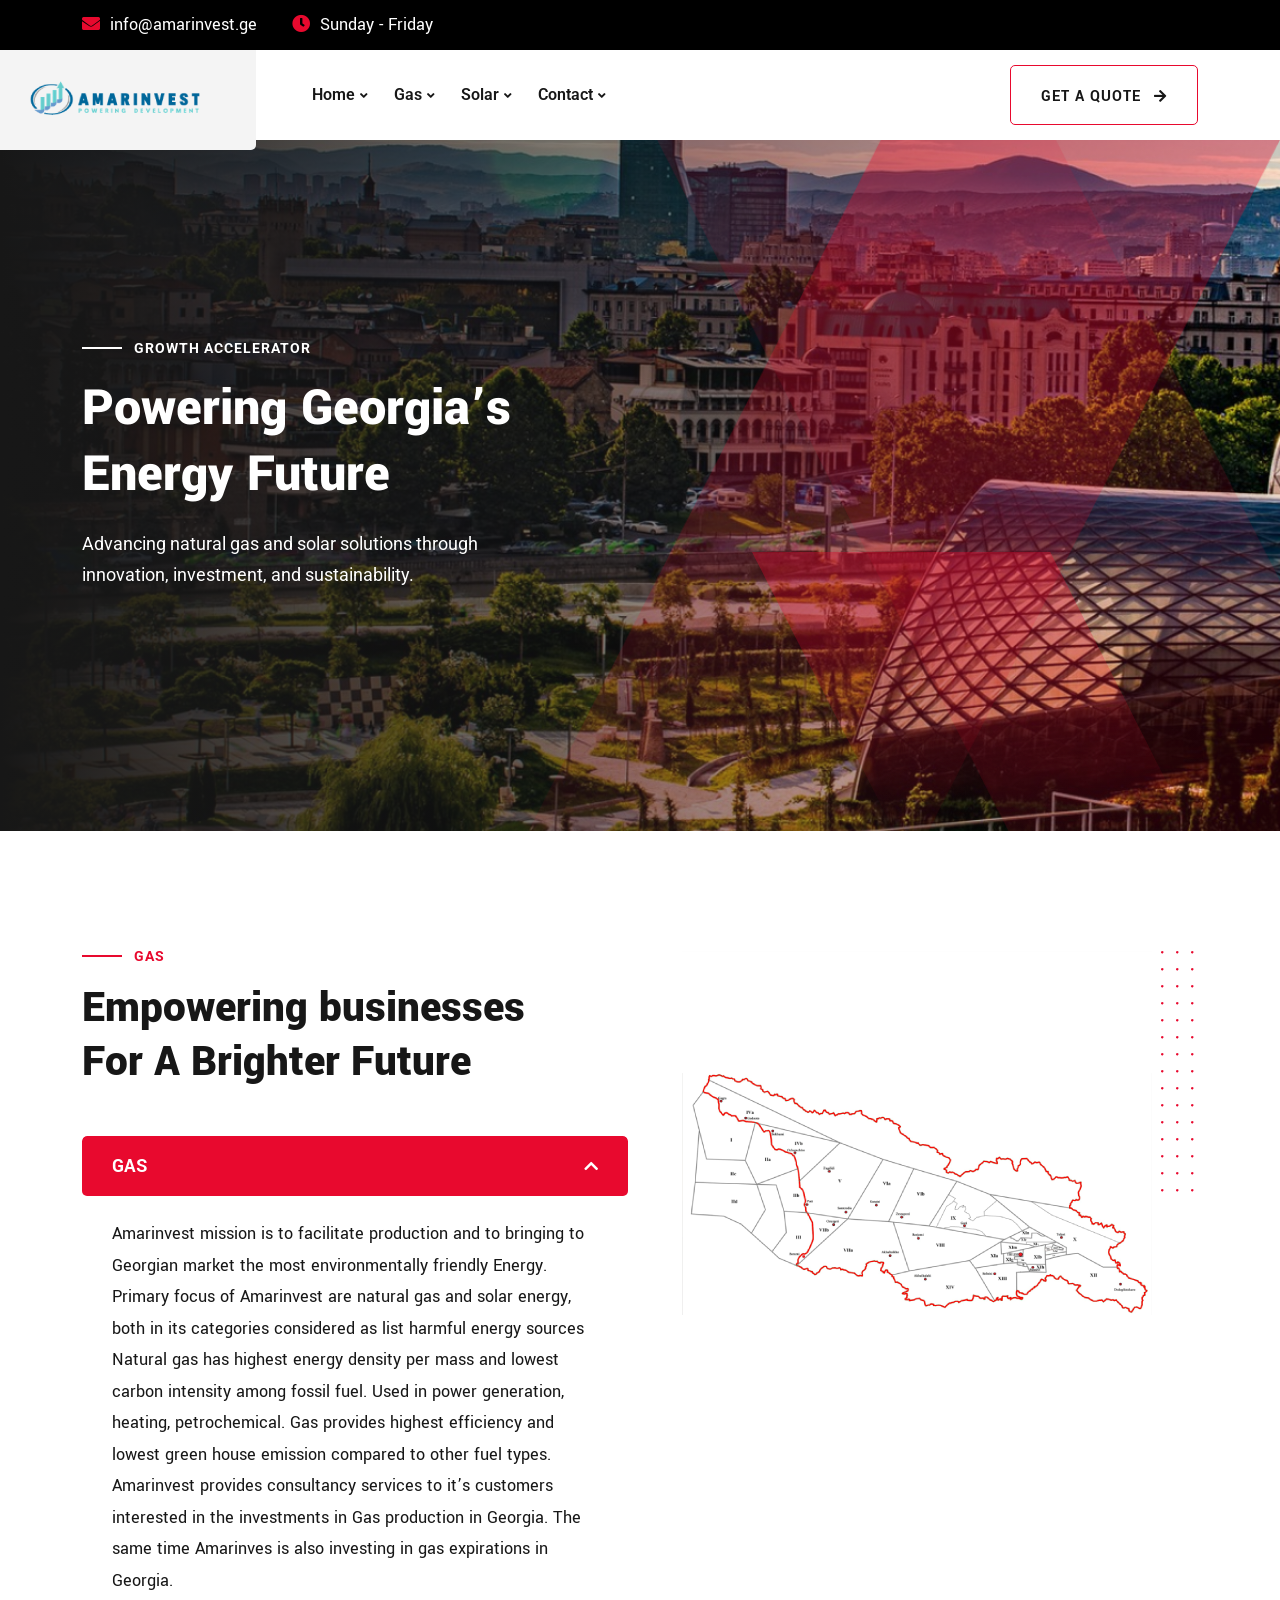
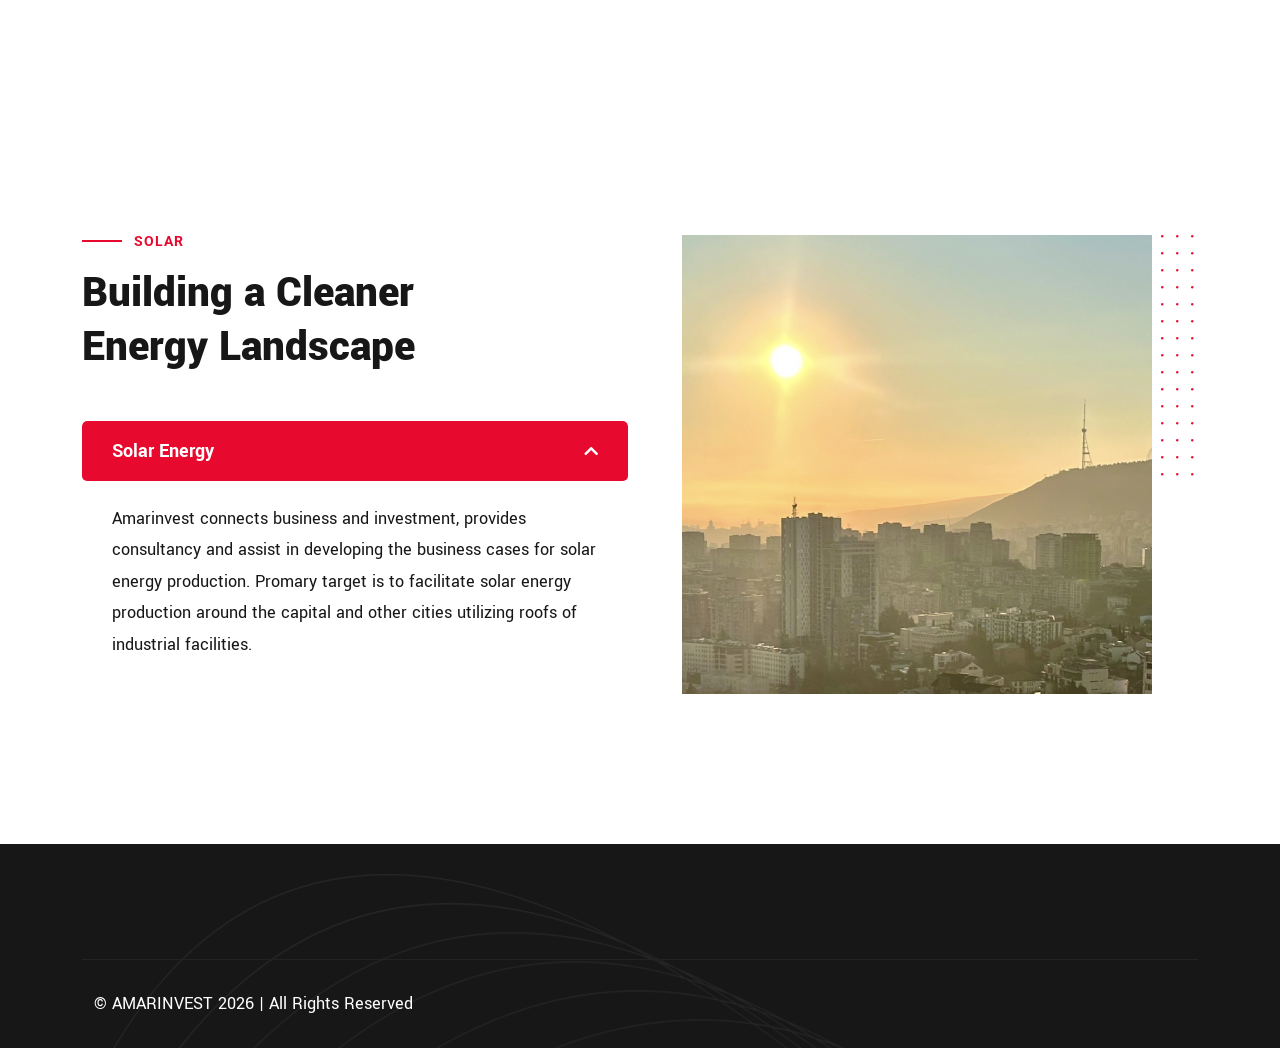
==== commit 14be9458: "changes" ====
--- a/index.html
+++ b/index.html
@@ -63,7 +63,7 @@
     <div class="mobile-menu-wrapper">
         <div class="mobile-menu-area">
             <div class="mobile-logo">
-                <a href="index.html"><img src="assets/img/arm-logo.png" alt="Fixturbo"></a>
+                <a href="index.html"><img src="assets/img/arm-logo.png" alt=""></a>
                 <button class="menu-toggle"><i class="fa fa-times"></i></button>
             </div>
             <div class="mobile-menu">
@@ -124,7 +124,7 @@
             <!-- Main Menu Area -->
             <div class="menu-area">
                 <div class="header-navbar-logo">
-                    <a href="index.html"><img src="assets/img/arm-logo.png" alt="logo"></a>
+                    <a href="index.html"><img src="assets/img/amarinvest_logo_.png" alt="logo"></a>
                 </div>
                 <div class="container">
                     <div class="row align-items-center justify-content-lg-start justify-content-between">
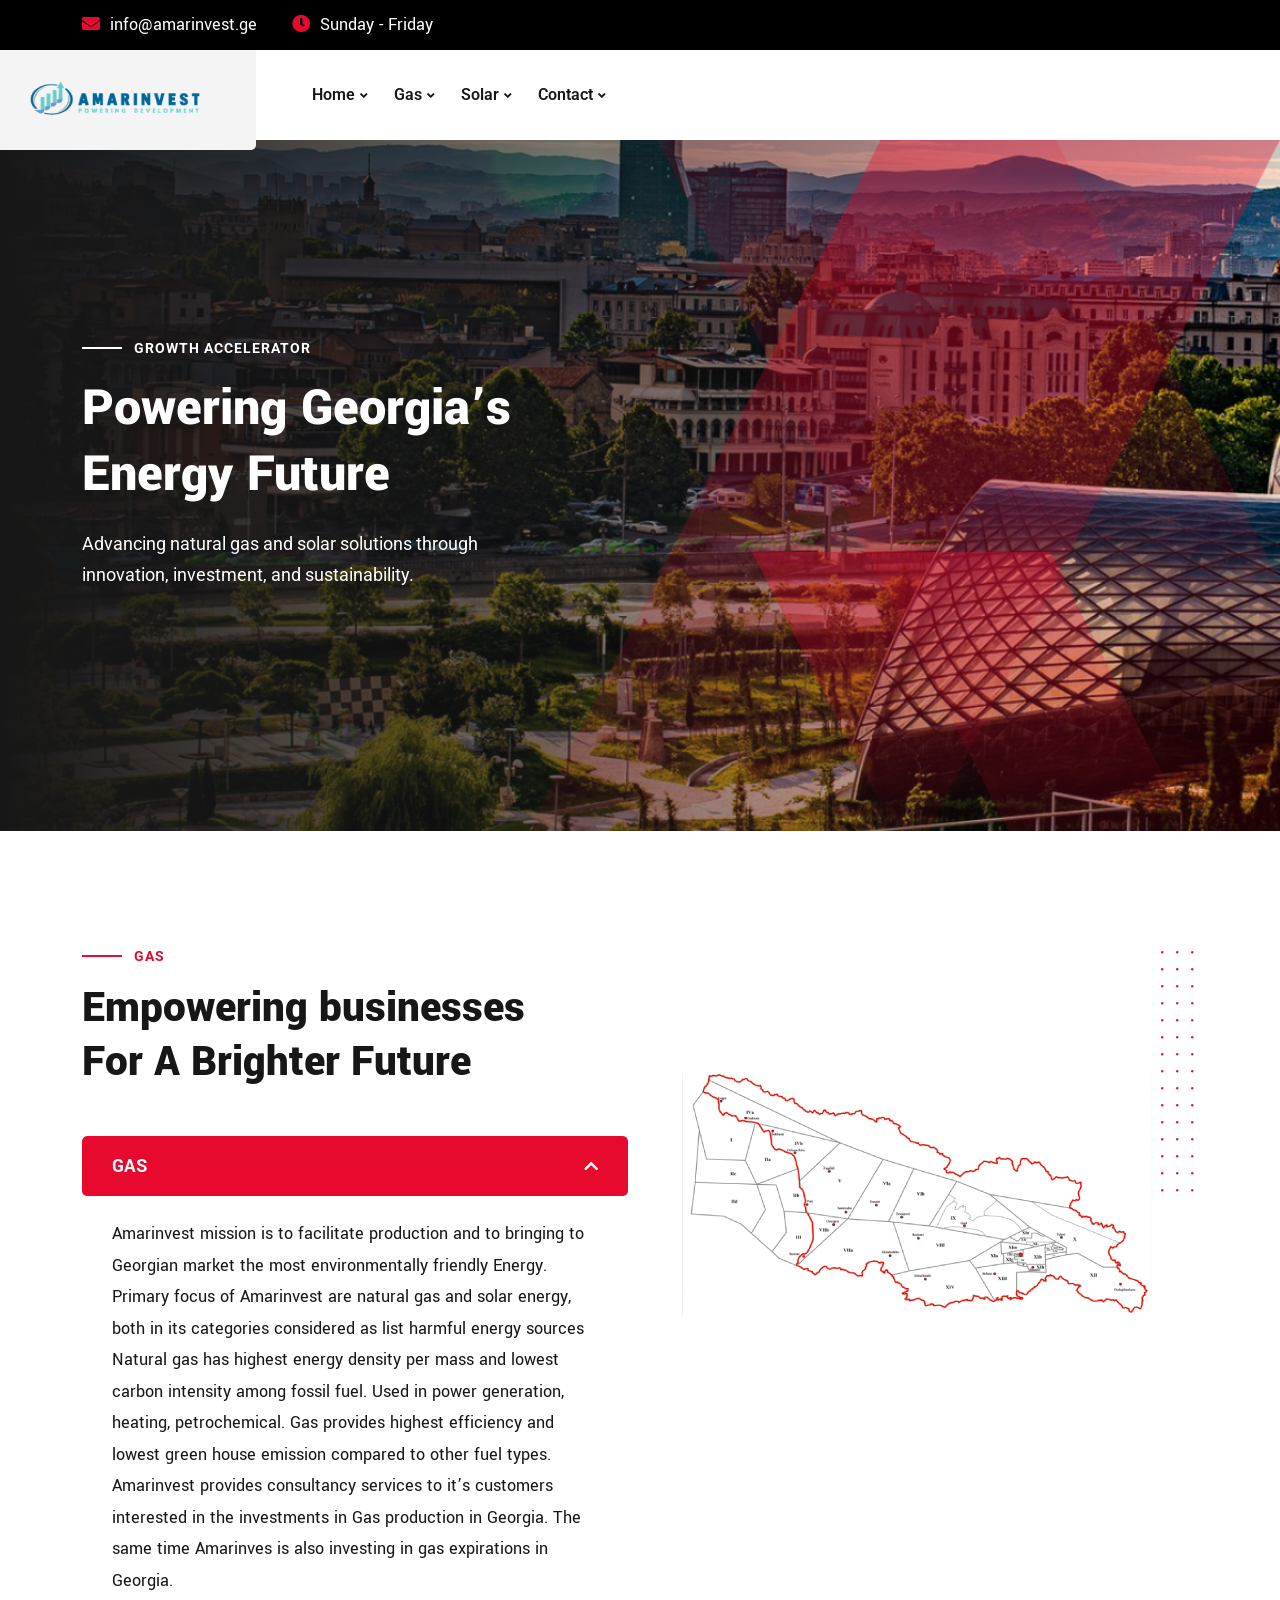
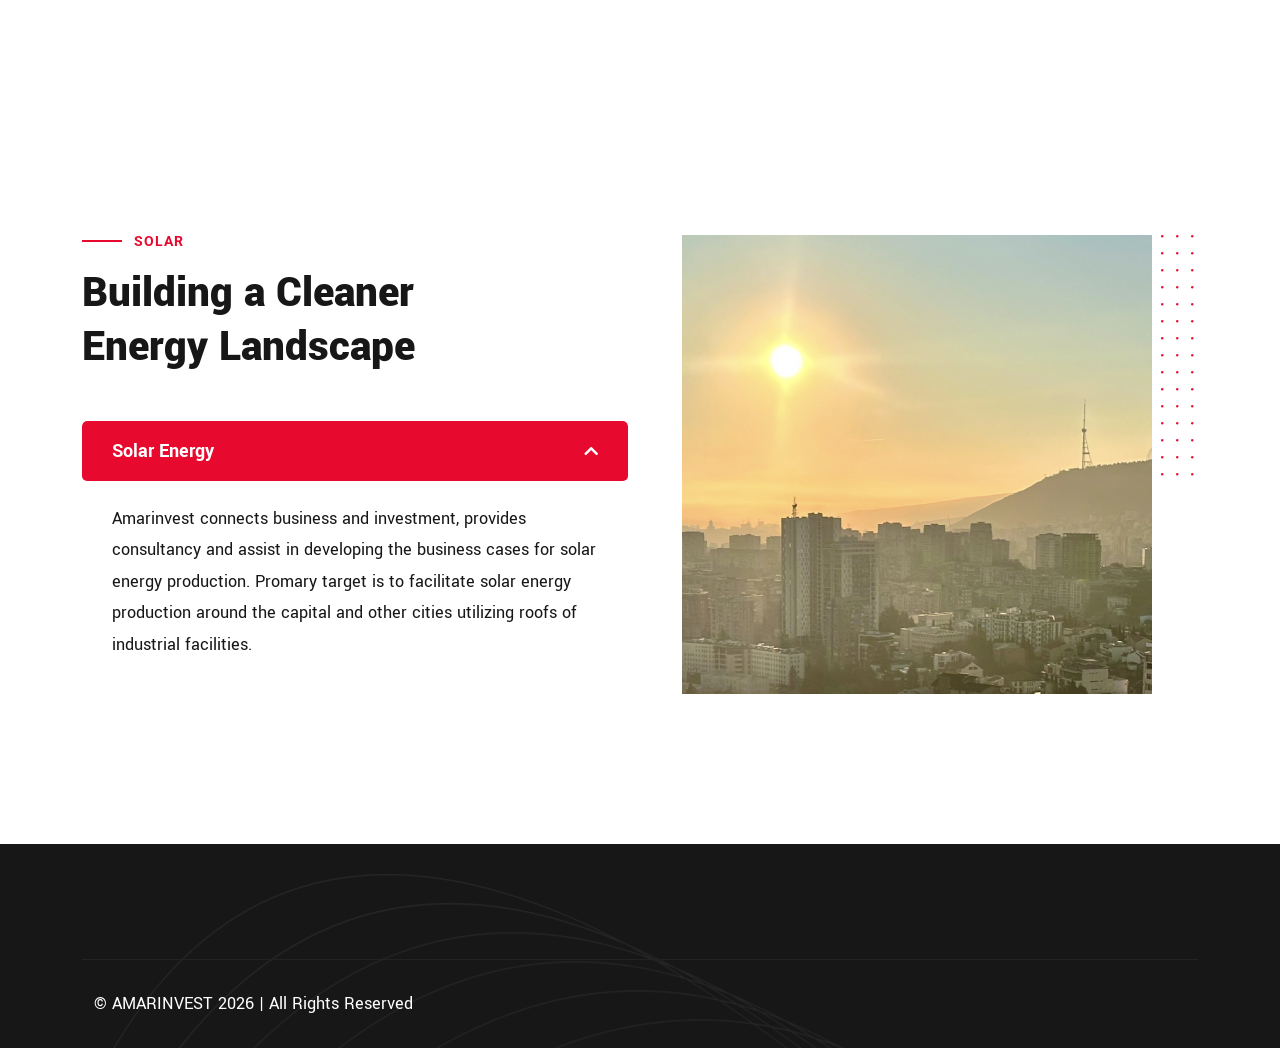
==== commit 59aa7c90: "remove get quote" ====
--- a/index.html
+++ b/index.html
@@ -171,7 +171,7 @@
                         <div class="col-auto ms-auto d-xl-block d-none">
                             <div class="header-button">                                
 
-                                <a href="about.html" class="btn style-border3">Get A Quote <i class="fas fa-arrow-right ms-2"></i></a>
+                             
                             </div>
                         </div>
                     </div>
